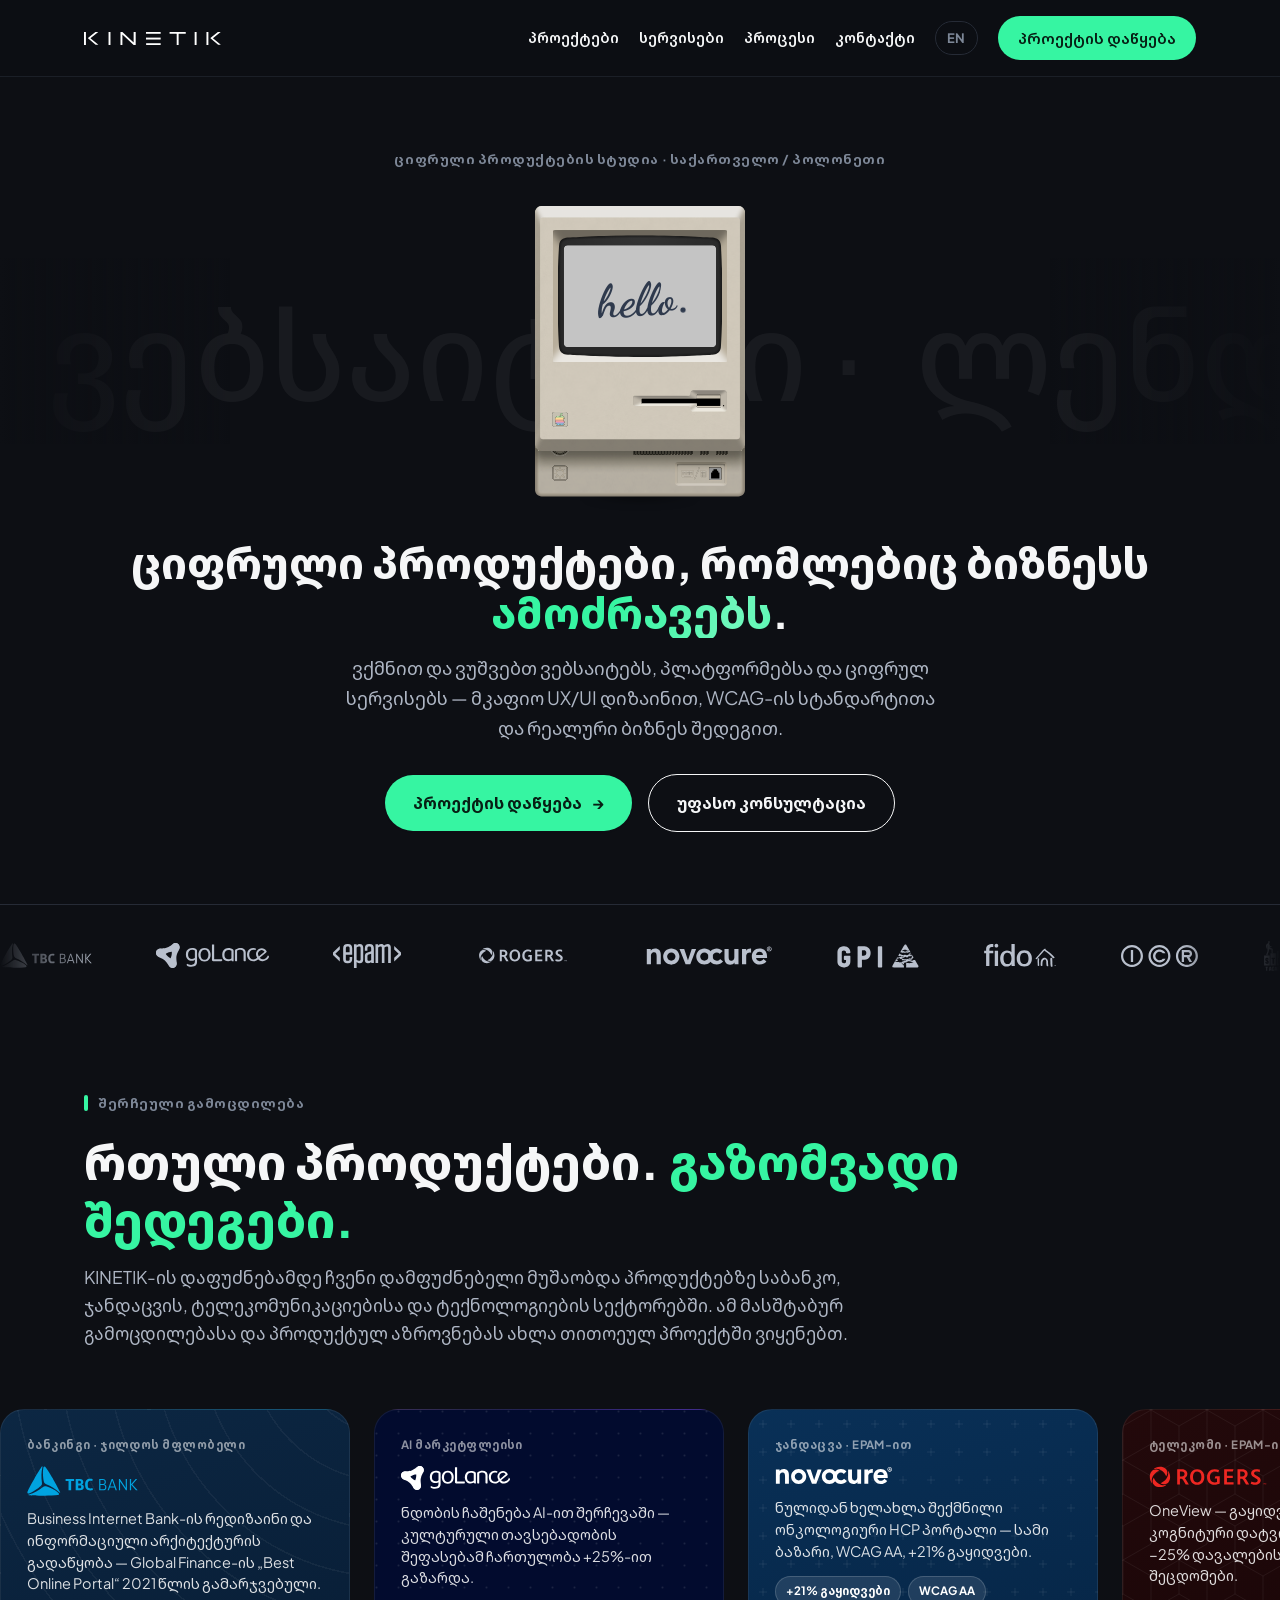
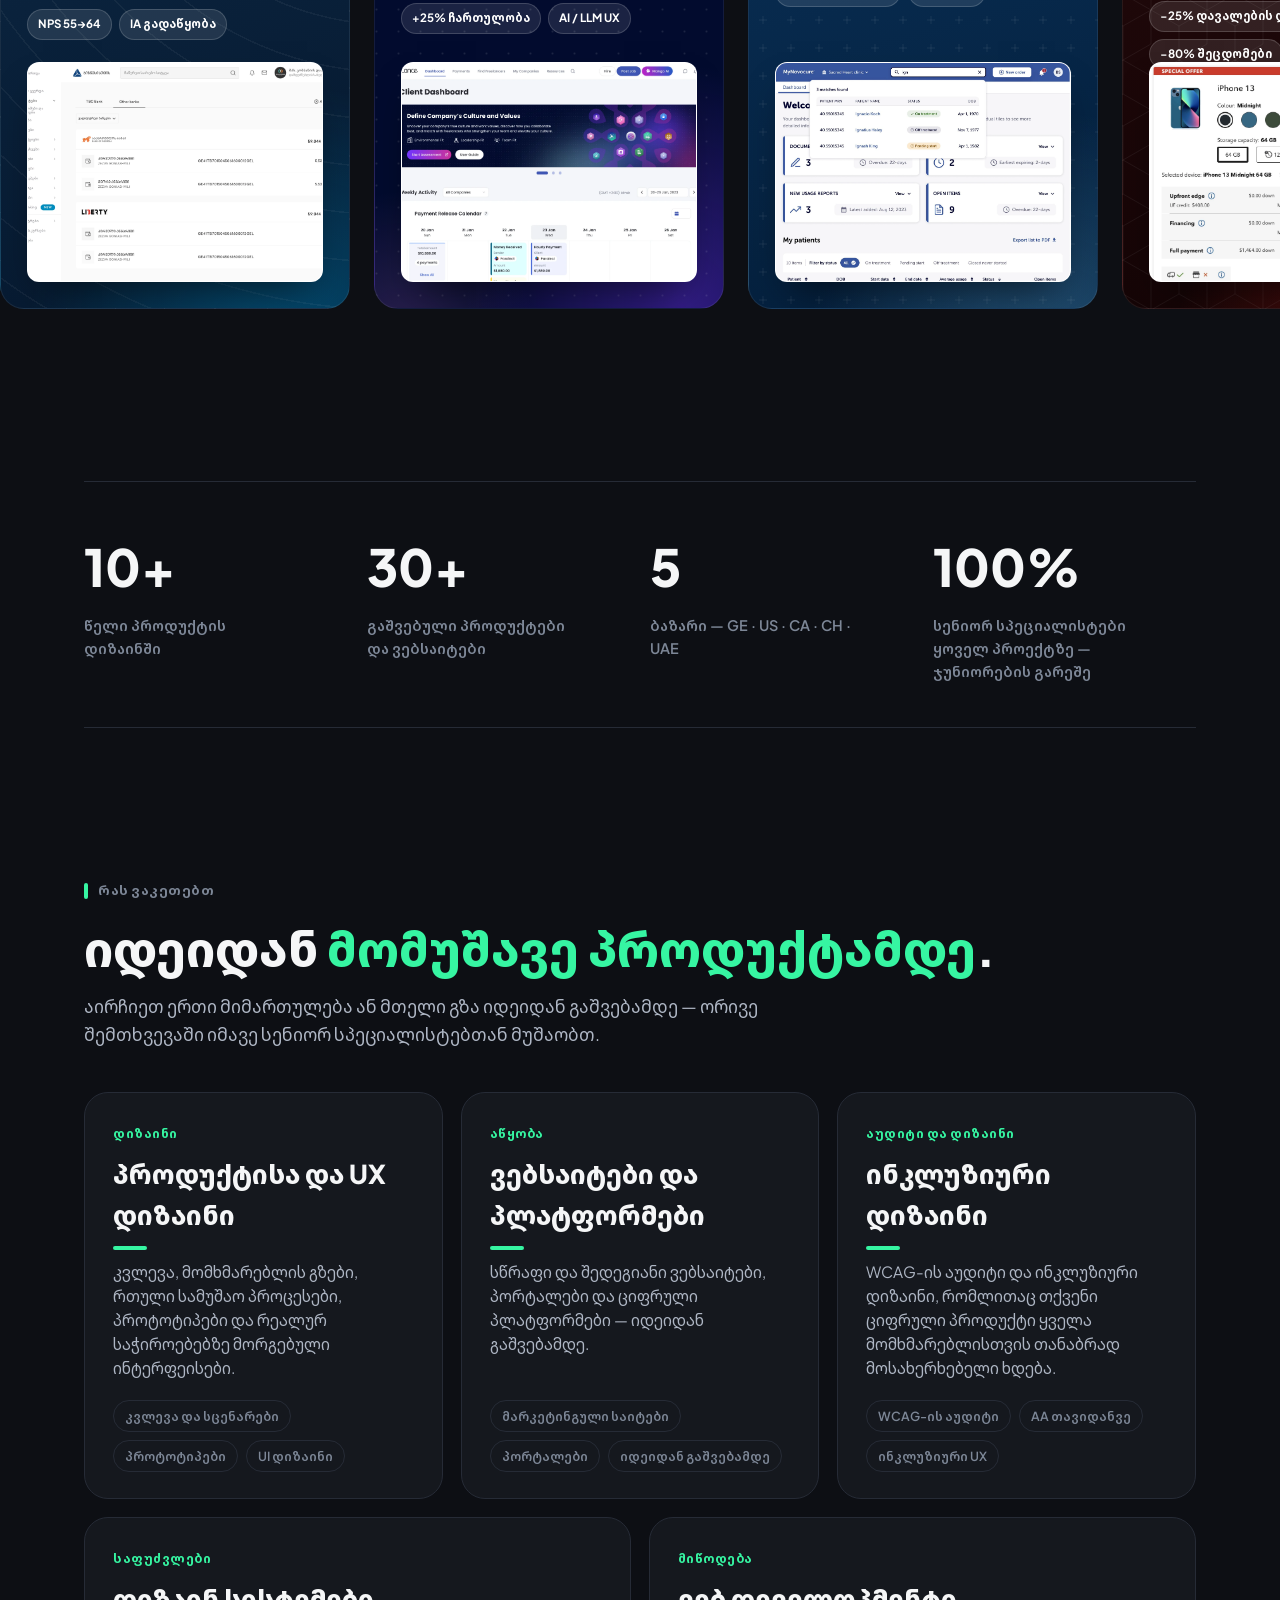
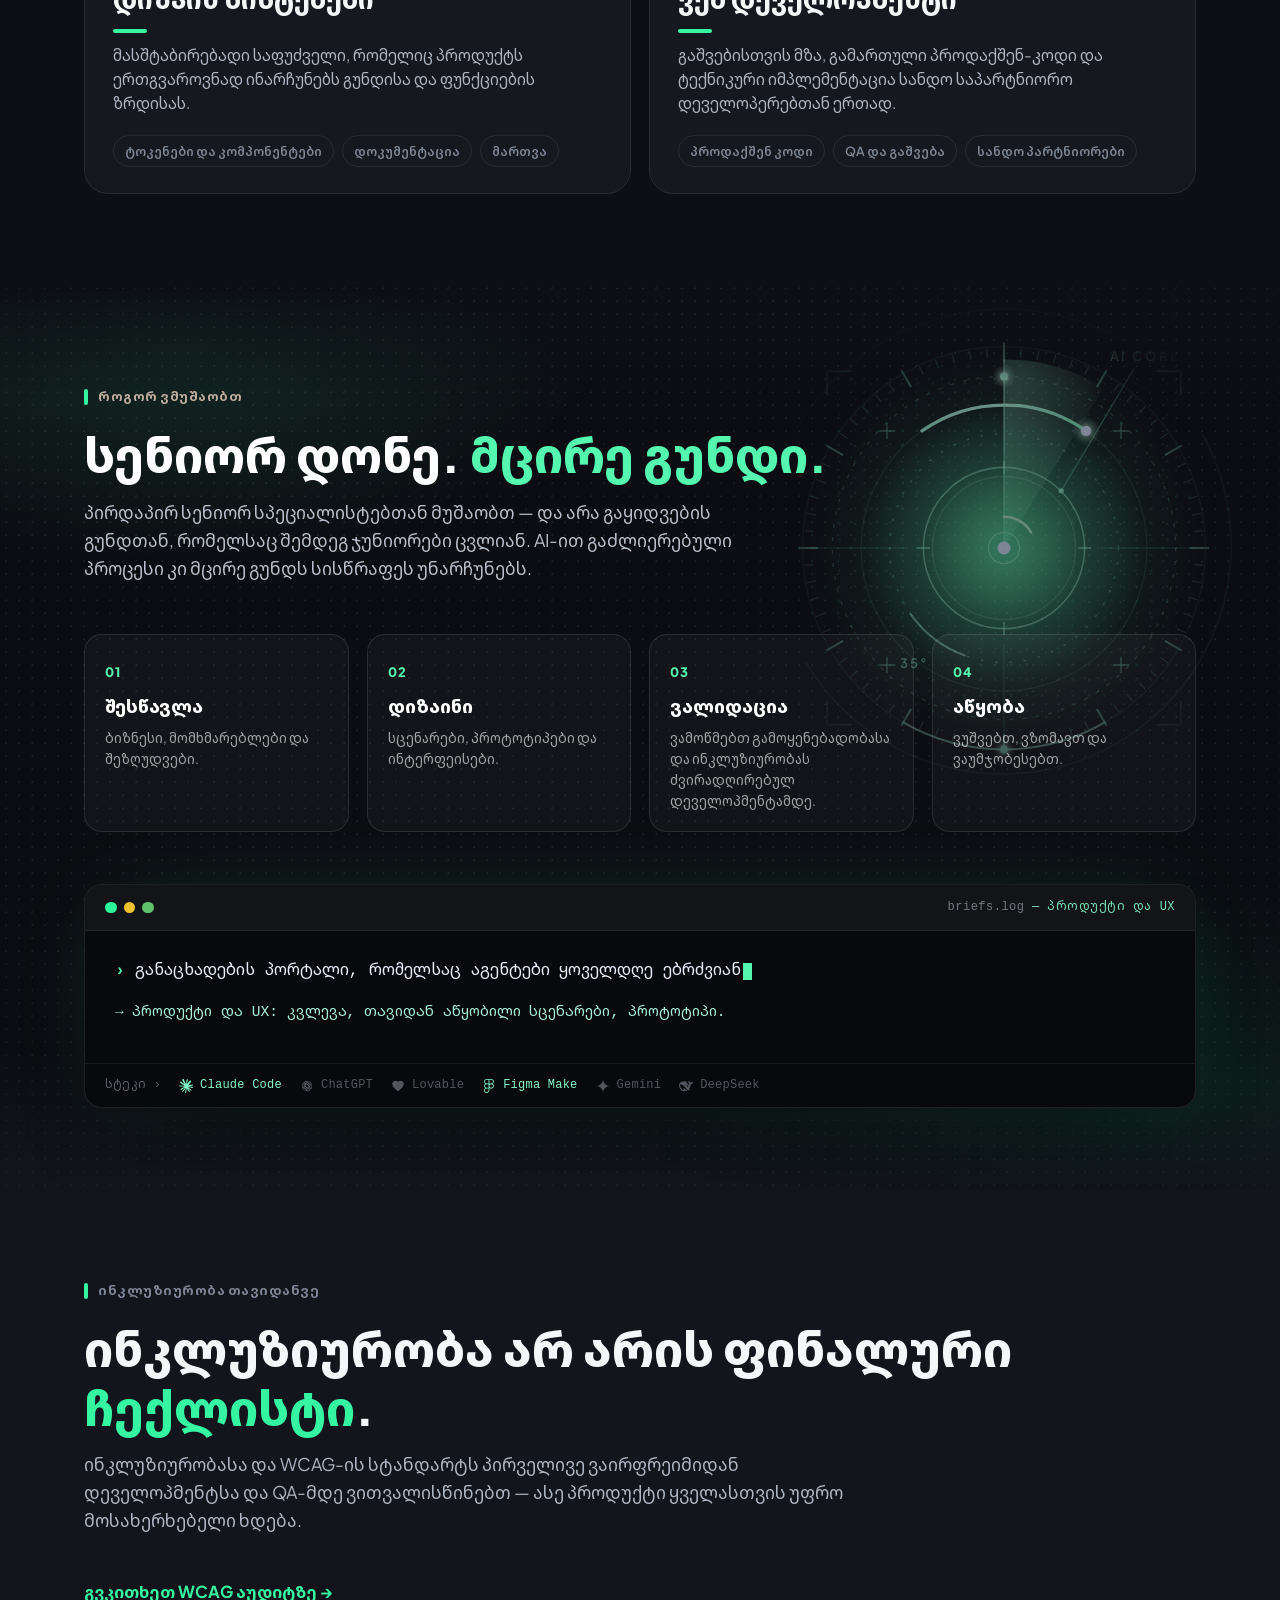
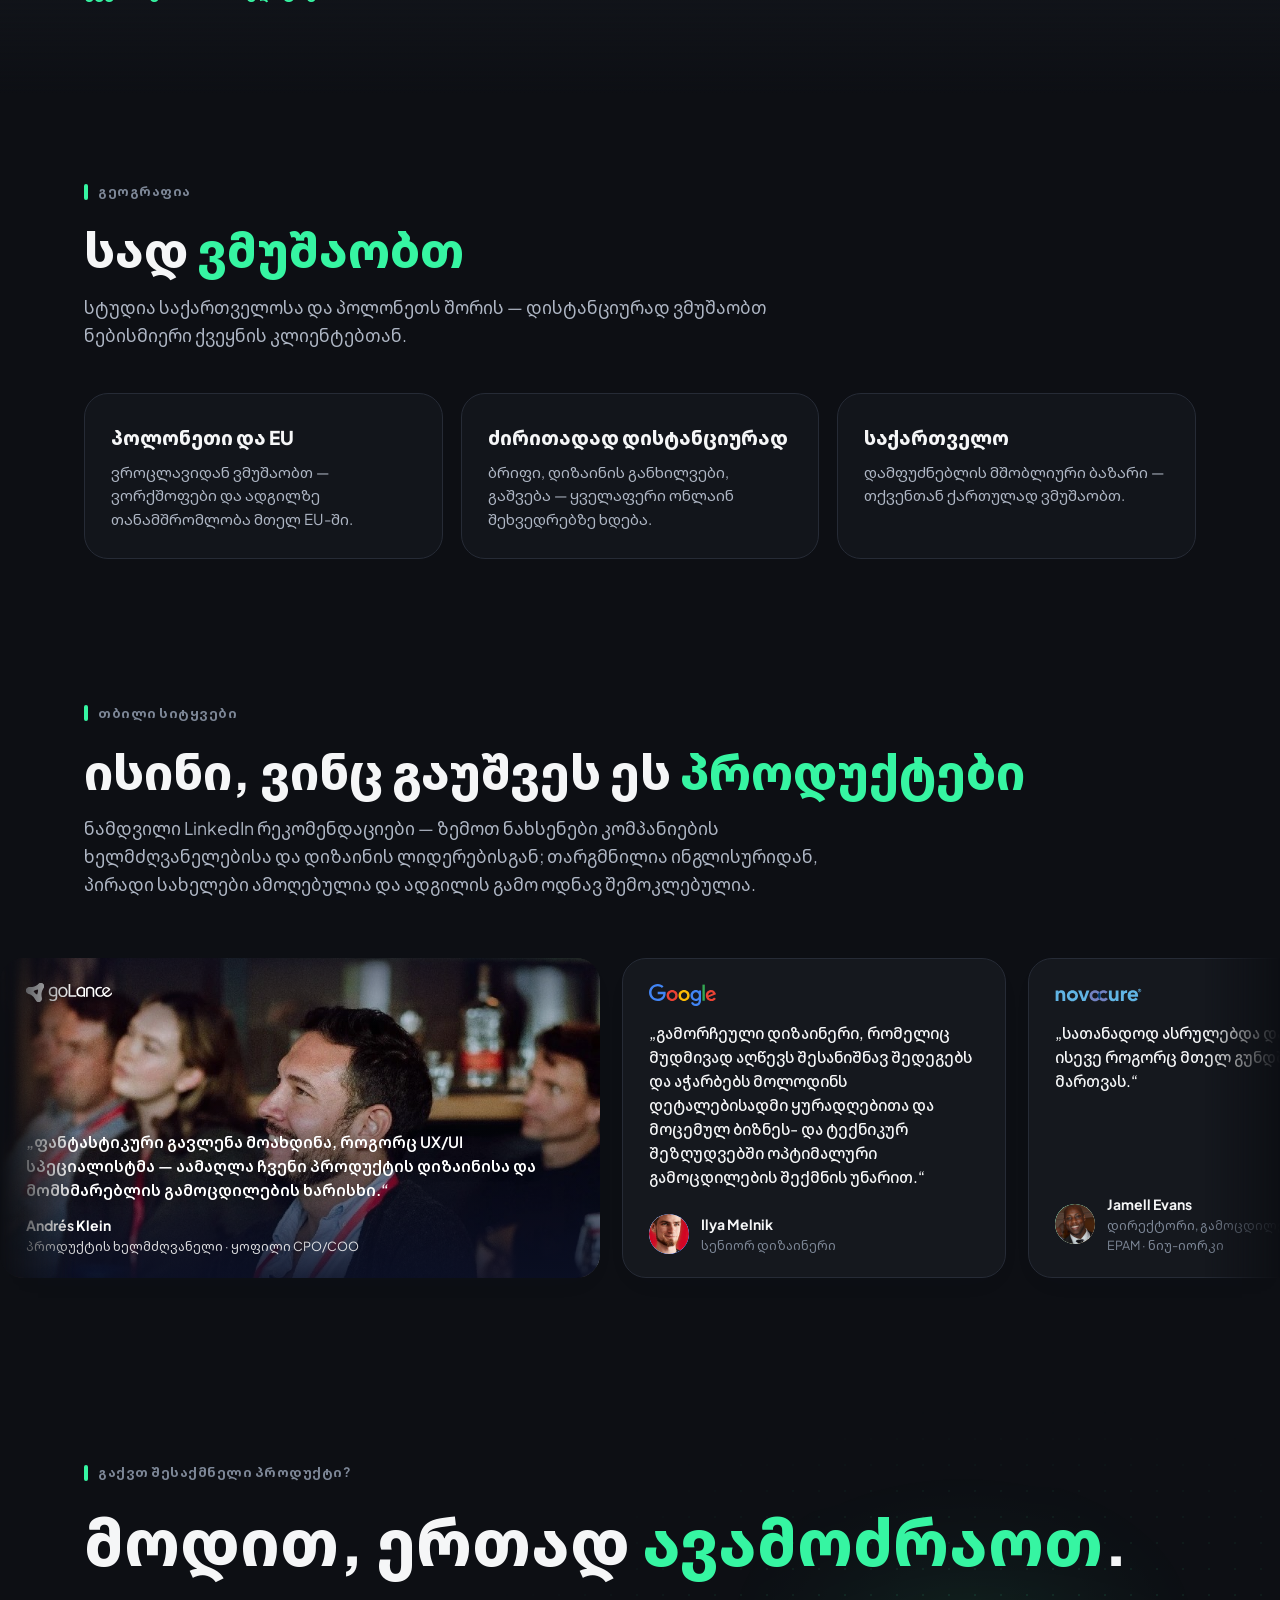
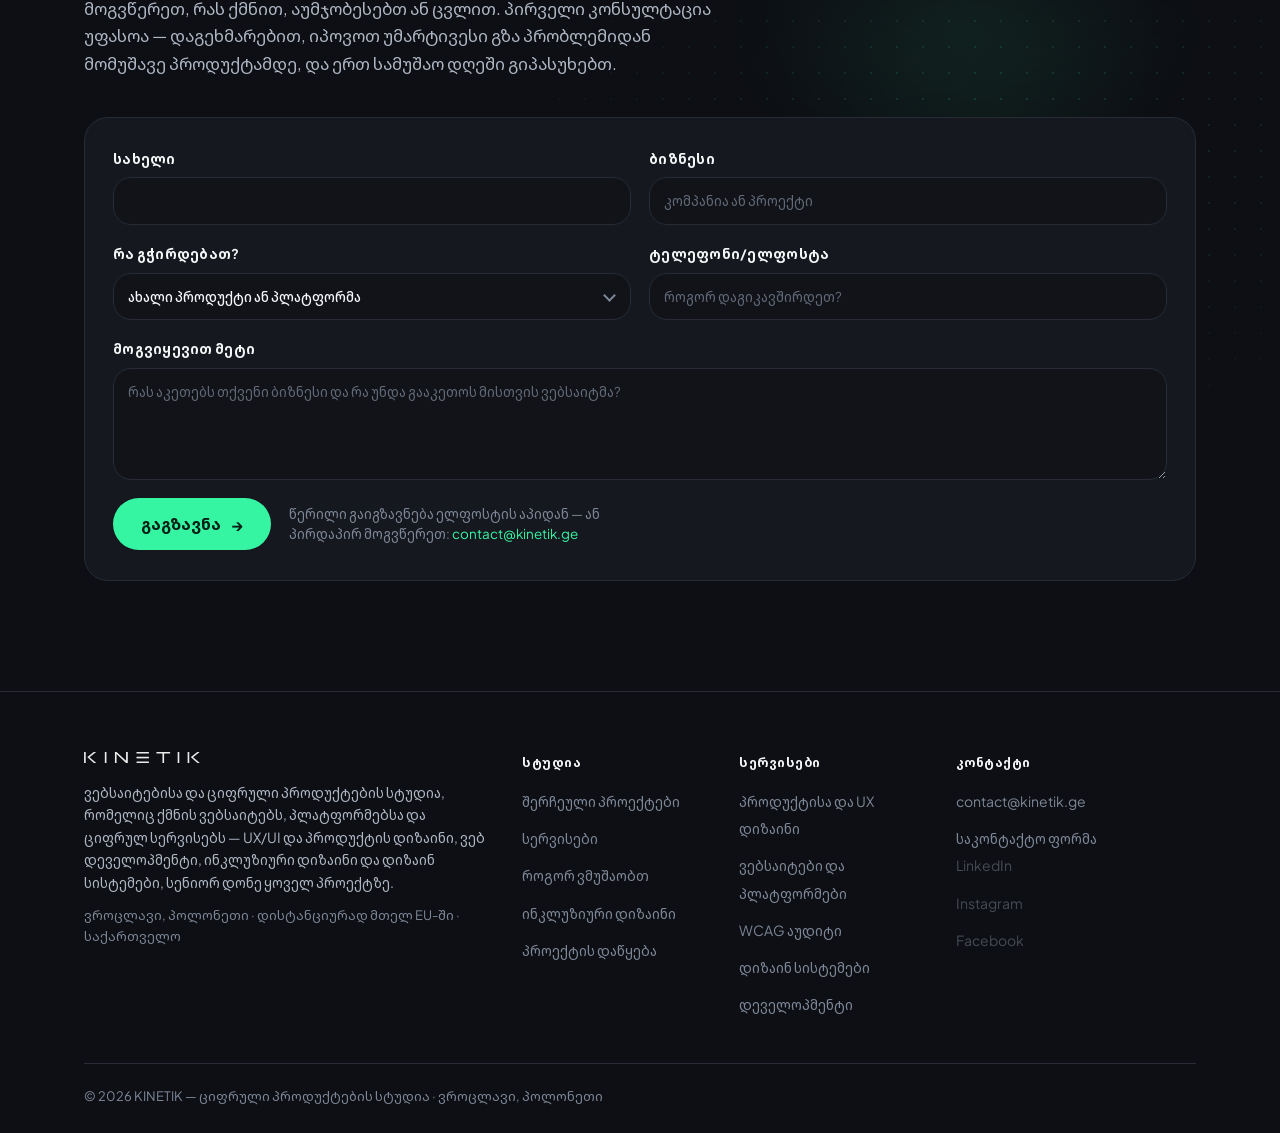
==== ka/index.html @ 91160f60 "Contact the studio, not the founder: contact@kinetik.ge Replaces the personal Gmail everywhere it wa" ====
<!DOCTYPE html>
<html lang="ka">
<head>
<meta charset="UTF-8">
<meta name="viewport" content="width=device-width, initial-scale=1.0">
<title>KINETIK &mdash; ვებსაიტებისა და ციფრული პროდუქტების სტუდია</title>
<meta name="description" content="KINETIK &mdash; ვებსაიტებისა და ციფრული პროდუქტების სტუდია. ვქმნით ვებსაიტებს, პლატფორმებსა და ციფრულ სერვისებს მკაფიო UX/UI დიზაინითა და რეალური ბიზნეს შედეგით.">

<!-- Open Graph / social share preview.
     TODO when kinetik.ge lands: swap the vercel.app base below for the real
     domain. It appears 6x in this head and 6x in the other language's head, and
     both documents must move together. Social scrapers demand an ABSOLUTE
     og:image url, so it is fully qualified here rather than relative
     (https://<domain>/assets/og-image.png). -->
<meta property="og:type" content="website">
<meta property="og:site_name" content="KINETIK">
<meta property="og:title" content="KINETIK &mdash; ვებსაიტებისა და ციფრული პროდუქტების სტუდია">
<meta property="og:description" content="ციფრული პროდუქტები, რომლებიც ბიზნესს ამოძრავებს. UX/UI დიზაინი, ვებ დეველოპმენტი და ინკლუზიური დიზაინი &mdash; სენიორ დონე, მცირე გუნდი.">
<meta property="og:image" content="https://kinetik-site.vercel.app/assets/og-image.png">
<meta property="og:image:width" content="1200">
<meta property="og:image:height" content="630">
<meta property="og:image:alt" content="KINETIK &mdash; ვებსაიტებისა და ციფრული პროდუქტების სტუდია. ციფრული პროდუქტები, რომლებიც ბიზნესს ამოძრავებს.">
<meta name="twitter:card" content="summary_large_image">
<meta name="twitter:image" content="https://kinetik-site.vercel.app/assets/og-image.png">
<meta name="theme-color" content="#0d0f14">
<meta property="og:locale" content="ka_GE">
<meta property="og:locale:alternate" content="en_GB">

<!-- Language pair. hreflang has to be an ABSOLUTE url (relative is invalid), so
     these carry the same temporary vercel.app base as og:image above and the same
     TODO: swap for https://kinetik.ge/ when the domain lands. Both documents
     must list BOTH alternates, including themselves, or the pairing is ignored.
     ENGLISH IS THE DEFAULT: x-default points at "/", never at /ka/. -->
<link rel="canonical" href="https://kinetik-site.vercel.app/ka/">
<link rel="alternate" hreflang="en" href="https://kinetik-site.vercel.app/">
<link rel="alternate" hreflang="ka" href="https://kinetik-site.vercel.app/ka/">
<link rel="alternate" hreflang="x-default" href="https://kinetik-site.vercel.app/">

<link rel="preconnect" href="https://fonts.googleapis.com">
<link rel="preconnect" href="https://fonts.gstatic.com" crossorigin>
<link href="https://fonts.googleapis.com/css2?family=Dancing+Script:wght@700&family=Plus+Jakarta+Sans:ital,wght@0,200..800;1,400&display=swap" rel="stylesheet">
<link rel="stylesheet" href="../styles.css?v=19">
<link rel="icon" href="../favicon.ico" sizes="32x32">
<link rel="icon" href="../assets/favicon.svg" type="image/svg+xml">
<link rel="apple-touch-icon" href="../apple-touch-icon.png">
<link rel="manifest" href="../site.webmanifest">
<script>
// Must run before the browser restores scroll: always start at the top.
if ("scrollRestoration" in history) history.scrollRestoration = "manual";
</script>
</head>
<body>

<div class="curtain" aria-hidden="true"></div>

<header class="nav" id="top">
  <div class="nav-inner">
    <a class="nav-name" href="#top"><img class="nav-logo" src="../assets/kinetik-wordmark-white.svg" alt="KINETIK" width="999" height="95"></a>
    <button class="nav-toggle" type="button" aria-label="მენიუს გახსნა" aria-expanded="false" aria-controls="nav-links"><span class="nav-burger" aria-hidden="true"></span></button>
    <nav class="nav-links" id="nav-links" aria-label="მთავარი ნავიგაცია">
      <a href="#work">პროექტები</a>
      <a href="#services">სერვისები</a>
      <a href="#process">პროცესი</a>
      <a href="#contact">კონტაქტი</a>
      <a class="nav-lang" href="../" hreflang="en" lang="en">EN</a>
      <a class="btn btn-small" href="#contact"><span class="cv-long">პროექტის დაწყება</span><span class="cv-short" aria-hidden="true">დაწყება</span></a>
    </nav>
  </div>
</header>

<main>
  <!-- ============ HERO v2 — matmac-style: giant marquee + retro Mac + orbit badge ============
       v1 hero (showreel layout) lives in git history; its CSS/JS stay in place, unused. -->
  <section class="khero">
    <div class="wrap khero-inner">
      <p class="khero-kicker reveal">ციფრული პროდუქტების სტუდია &middot; საქართველო / პოლონეთი</p>
      <div class="khero-mark reveal d1">
        <!-- ghost services type: a BACKGROUND layer centred on the wordmark and
             bleeding the full viewport width, same treatment as the portfolio's
             hero band. Lives inside .khero-mark so it self-centres at every size. -->
        <div class="khero-marquee" aria-hidden="true">
          <div class="khero-mq-track">
            <ul>
              <li>ვებსაიტები &middot;</li><li>ლენდინგები &middot;</li><li>რედიზაინი &middot;</li><li>ელკომერცია &middot;</li><li>პროდუქტის დიზაინი &middot;</li><li>ბრენდინგი &middot;</li>
            </ul>
            <ul>
              <li>ვებსაიტები &middot;</li><li>ლენდინგები &middot;</li><li>რედიზაინი &middot;</li><li>ელკომერცია &middot;</li><li>პროდუქტის დიზაინი &middot;</li><li>ბრენდინგი &middot;</li>
            </ul>
          </div>
        </div>
        <!-- The hero object is the portfolio's FULL mac moment: the Macintosh
             mockup (assets/mac.svg, same file) with the handwritten hello writing
             itself on the CRT — Dancing Script + stroke-mask, portfolio's exact
             geometry (hello at 50%/30.9% of the mac art) and timings (mac rises
             at .45s, pen draws 1.6s @1.15s, dot @2.85s). Brand wordmark stays in
             the nav only. -->
        <div class="khero-mac" aria-hidden="true">
          <img class="khero-macsvg" src="../assets/mac.svg" alt="" width="706" height="978">
          <svg class="khero-hello" viewBox="22 0 96 58" width="96" height="58" xmlns="http://www.w3.org/2000/svg" aria-hidden="true">
          <defs>
            <mask id="helloMask" maskUnits="userSpaceOnUse" x="0" y="0" width="150" height="70">
              <path class="hh-mask" pathLength="1" d="M28 44 C30 36 33 24 36 16 C38 10 41 7 43 9 C44 11 42 18 40 24 C38 33 37 41 37 46 C37 48 38 49 39 48 C41 46 42 40 44 35 C45 31 47 30 48 33 C49 36 48 42 48 46 C49 50 51 49 53 46 C55 42 58 36 60 33 C61 31 62 32 61 34 C59 38 56 40 54 41 C52 42 52 45 54 46 C56 48 60 47 63 44 C66 44 68 36 70 26 C72 15 75 7 76 6 C77 6 77 11 76 17 C74 27 71 38 70 44 C70 48 70 50 72 49 C74 46 77 38 80 28 C82 16 86 7 87 6 C88 6 88 11 87 17 C85 27 82 38 81 44 C81 48 81 50 83 49 C85 48 88 46 90 42 C92 36 95 32 98 31 C95 30 92 33 91 37 C90 41 92 45 95 45 C99 45 102 42 102 38 C102 34 100 31 98 31 C100 32 103 36 104 40 C105 43 106 46 106 47"/>
            </mask>
          </defs>
          <text class="hh-text" x="66" y="48" text-anchor="middle" mask="url(#helloMask)">hello</text>
          <circle class="hh-dot" cx="112" cy="45" r="2.6"/>
          </svg>
        </div>
      </div>
      <h1 class="khero-title reveal d1">ციფრული პროდუქტები, რომლებიც ბიზნესს <span class="accent">ამოძრავებს</span>.</h1>
      <p class="khero-sub reveal d2">ვქმნით და ვუშვებთ ვებსაიტებს, პლატფორმებსა და ციფრულ სერვისებს &mdash; მკაფიო UX/UI დიზაინით, WCAG-ის სტანდარტითა და რეალური ბიზნეს შედეგით.</p>
      <div class="hero-cta reveal d3">
        <a class="btn" href="#contact">პროექტის დაწყება <span class="btn-arrow">→</span></a>
        <a class="btn btn-ghost" href="#contact">უფასო კონსულტაცია</a>
      </div>
    </div>
  </section>

  <!-- ============ TRUST STRIP ============ -->
  <section class="trust" aria-label="კომპანიები, რომლებისთვისაც ჩვენი დამფუძნებელი დიზაინს ქმნიდა">
    <svg width="0" height="0" style="position:absolute" aria-hidden="true">
      <defs>
        <symbol id="lg-epam" viewBox="0 0 225.2 79.3">
          <g fill="currentColor" transform="translate(-399.4 -472.35)">
            <path d="M441.9,507.85v14.5c0,3.7,1.8,5.5,5.5,5.5H449c3.7,0,5.5-1.8,5.5-5.5v-7.1H463v6.8c0,9.3-4.7,14.1-14.1,14.1h-1.8c-9.3,0-14.1-4.7-14.1-13v-35.6c0-10.4,4.7-15.2,14.1-15.2h1.8c9.3,0,14.1,4.7,14.1,14.1v21.3H441.9Zm0-8.5h12.5v-13.2c0-3.7-1.8-5.5-5.5-5.5h-1.4c-3.7,0-5.5,1.8-5.5,5.5v13.2Z"/>
            <path d="M468.8,473.15h8.8v4a14.74,14.74,0,0,1,10.7-4.7c7.5,0,11.2,5,11.2,12.3v39c0,7.4-3.7,12.3-11.2,12.3a14.86,14.86,0,0,1-10.7-4.5v20.1h-8.8Zm8.8,51.4a12.23,12.23,0,0,0,8.1,3.2c3.2,0,5.1-1.5,5.1-5.1v-36.8c0-3.6-1.8-5.1-5.1-5.1a12.75,12.75,0,0,0-8.1,3.2Z"/>
            <path d="M504.8,513.75c0-7.7,2.5-10.8,9.2-13.1l11.8-4v-10.5c0-3.7-1.8-5.7-5.5-5.7h-1.4c-3.7,0-5.5,2-5.5,5.7V495h-8.5v-8.5c0-9.3,4.7-14.1,14.1-14.1h1.7c9.3,0,14.1,4.7,14.1,14.1v48.9H526v-3.9a14.87,14.87,0,0,1-10.7,4.6c-7,0-10.3-4-10.3-11v-11.3Zm21,11.1v-20.5l-8,3c-3.2,1.3-4.3,2.9-4.3,6.5v9.5c0,3,1.5,4.5,4.3,4.5A14.48,14.48,0,0,0,525.8,524.85Z"/>
            <path d="M570,535.35h-8.8v-50.1c0-3.1-1.5-4.5-4.2-4.5-2.4,0-5,.9-8.1,3.1v51.5h-8.8v-62.2h8.8v4a15.09,15.09,0,0,1,10.7-4.7c4.5,0,7.5,1.8,9.1,5.1,3.1-2.7,6.8-5.1,11.9-5.1,6.8,0,10.3,4.2,10.3,11v52h-8.8v-50.2c0-3.1-1.5-4.5-4.2-4.5-2.4,0-5,.9-8.1,3.1v51.5Z"/>
            <path d="M421.9,478.85v11.5l-14.7,14,14.7,13.8v11.7l-22.5-21.2v-8.4Z"/>
            <path d="M624.6,500.25v8.4l-22.5,21.2v-11.7l14.7-13.8-14.7-14.1v-11.4Z"/>
          </g>
        </symbol>
        <symbol id="lg-golance" viewBox="0 0 136 30">
          <path fill="currentColor" d="M107.997 13.1834V11.6207C107.997 9.69205 107.423 8.27344 106.275 7.36456C105.148 6.43349 103.599 5.96802 101.628 5.96802C100.458 5.96802 99.4075 6.12313 98.4759 6.43349C97.5445 6.72165 96.7971 7.03201 96.2338 7.36456C95.7789 7.65273 95.4539 7.95192 95.259 8.26228C95.0857 8.55044 94.9991 8.92725 94.9991 9.39286V13.1834V15.0121V20.7312C94.9991 21.1525 95.1182 21.4628 95.3565 21.6623C95.5947 21.8396 95.9414 21.9283 96.3963 21.9283C96.6562 21.9283 96.8946 21.8951 97.1111 21.8286C97.3278 21.7842 97.4903 21.7398 97.5986 21.6955V15.0121V13.1834V9.25981C98.0752 8.97165 98.6492 8.71672 99.3208 8.49501C99.9923 8.27344 100.761 8.16259 101.628 8.16259C102.776 8.16259 103.686 8.45075 104.358 9.02708C105.051 9.6034 105.397 10.5123 105.397 11.7536V13.1834V15.0121V20.7312C105.397 21.1525 105.506 21.4628 105.722 21.6623C105.961 21.8396 106.318 21.9283 106.795 21.9283C107.033 21.9283 107.26 21.8951 107.477 21.8286C107.715 21.7842 107.889 21.7398 107.997 21.6955V15.0121V13.1834Z"/>
          <path fill="currentColor" d="M68.7678 21.7982C68.3561 21.7982 68.0096 21.6652 67.7278 21.3992C67.4679 21.111 67.3379 20.7564 67.3379 20.3352V1.64832H70.0025V19.4707H79.3284C79.4368 19.5594 79.5234 19.7035 79.5885 19.903C79.6534 20.1025 79.6859 20.3242 79.6859 20.5679C79.6859 20.9448 79.5885 21.2441 79.3935 21.4657C79.1985 21.6874 78.9386 21.7982 78.6136 21.7982H68.7678Z"/>
          <path fill="currentColor" d="M65.76 14.1172C65.76 15.7575 65.4567 17.1873 64.8501 18.4065C64.2434 19.6256 63.3878 20.5678 62.283 21.2327C61.1782 21.8978 59.8784 22.2303 58.3837 22.2303C56.8888 22.2303 55.5783 21.8978 54.4518 21.2327C53.347 20.5678 52.4913 19.6256 51.8847 18.4065C51.2782 17.1873 50.9749 15.7575 50.9749 14.1172C50.9749 12.4547 51.2782 11.0249 51.8847 9.82788C52.513 8.60865 53.3795 7.66654 54.4842 7.00156C55.6108 6.33659 56.9105 6.00403 58.3837 6.00403C59.8568 6.00403 61.1457 6.33659 62.2505 7.00156C63.3554 7.66654 64.211 8.60865 64.8176 9.82788C65.4457 11.0249 65.76 12.4547 65.76 14.1172ZM58.3837 8.1986C56.9322 8.1986 55.7733 8.73053 54.9068 9.79466C54.0618 10.8365 53.6394 12.2773 53.6394 14.1172C53.6394 15.9792 54.051 17.4312 54.8742 18.473C55.7191 19.5148 56.8888 20.0358 58.3837 20.0358C59.8568 20.0358 61.0049 19.5148 61.8281 18.473C62.6729 17.409 63.0953 15.957 63.0953 14.1172C63.0953 12.2773 62.6729 10.8365 61.8281 9.79466C61.0049 8.73053 59.8568 8.1986 58.3837 8.1986Z"/>
          <path fill="currentColor" fill-rule="evenodd" clip-rule="evenodd" d="M42.9955 21.3327C41.7391 21.3327 40.58 21.0888 39.5185 20.6011C38.457 20.0914 37.6014 19.2711 36.9516 18.1406C36.3016 17.0101 35.9767 15.5139 35.9767 13.6517C35.9767 11.9672 36.2908 10.5594 36.919 9.42899C37.569 8.29841 38.457 7.44496 39.5836 6.86864C40.7101 6.29231 41.999 6.00415 43.4504 6.00415C44.447 6.00415 45.3568 6.1372 46.18 6.40316C47.0249 6.64707 47.7289 6.95729 48.2921 7.33424C48.6171 7.55581 48.877 7.81074 49.072 8.0989C49.2887 8.365 49.397 8.69742 49.397 9.09644V18.8057V19.3708V22.4631C49.397 23.9263 49.0829 25.1011 48.4546 25.9878C47.848 26.8745 47.0032 27.5172 45.92 27.9163C44.8585 28.3153 43.6562 28.5148 42.3131 28.5148C41.23 28.5148 40.2984 28.3929 39.5185 28.149C38.7388 27.9052 38.208 27.7057 37.9264 27.5505C37.2764 27.1737 36.9516 26.6972 36.9516 26.1207C36.9516 25.8103 37.0165 25.5444 37.1465 25.3227C37.2981 25.1232 37.4823 24.9681 37.6989 24.8572C38.1539 25.212 38.7928 25.5333 39.6161 25.8215C40.4609 26.1319 41.3599 26.287 42.3131 26.287C43.7645 26.287 44.8694 25.9656 45.6276 25.3227C46.4075 24.6799 46.7974 23.6713 46.7974 22.297V20.2004C46.4856 20.4451 46.074 20.6784 45.5626 20.9004C44.8694 21.1886 44.0137 21.3327 42.9955 21.3327ZM45.4001 8.49792C45.9634 8.67523 46.4292 8.8859 46.7974 9.12967V17.7505C46.4774 18.0693 46.0767 18.3656 45.5951 18.6394C45.0102 18.9718 44.2411 19.1381 43.2879 19.1381C41.9665 19.1381 40.8509 18.7169 39.9411 17.8746C39.0529 17.0323 38.6088 15.6136 38.6088 13.6185C38.6088 11.8229 39.0529 10.4708 39.9411 9.56191C40.8292 8.65316 41.999 8.19872 43.4504 8.19872C44.2086 8.19872 44.8585 8.29841 45.4001 8.49792Z"/>
          <path fill="currentColor" fill-rule="evenodd" clip-rule="evenodd" d="M86.8771 21.848C85.5925 21.848 84.4076 21.5975 83.3225 21.0965C82.2372 20.5728 81.3625 19.7303 80.6981 18.5691C80.0336 17.4078 79.7014 15.8708 79.7014 13.9581C79.7014 12.2277 80.0226 10.7817 80.6648 9.62048C81.3293 8.45922 82.2372 7.58263 83.3889 6.99057C84.5406 6.3985 85.8583 6.10254 87.3421 6.10254C88.3608 6.10254 89.291 6.23922 90.1325 6.51245C90.9963 6.76281 91.7161 7.08164 92.2919 7.46868C92.6242 7.69644 92.8899 7.95823 93.0892 8.25433C93.3107 8.52756 93.4214 8.86913 93.4214 9.27891V19.8329V21.848C93.4214 21.848 91.3743 22.3703 90.963 21.4039C90.7857 20.9868 90.7637 20.685 90.7637 20.685C90.4449 20.9363 90.0242 21.1759 89.5014 21.4039C88.7927 21.7 87.9179 21.848 86.8771 21.848ZM90.7637 9.31308V18.1684C90.4366 18.4958 90.0269 18.8002 89.5346 19.0814C88.9367 19.4229 88.1505 19.5937 87.176 19.5937C85.825 19.5937 84.6845 19.161 83.7544 18.2959C82.8463 17.4306 82.3923 15.9733 82.3923 13.9241C82.3923 12.0797 82.8463 10.6907 83.7544 9.75716C84.6623 8.82353 85.8583 8.35671 87.3421 8.35671C88.1172 8.35671 88.7817 8.45922 89.3353 8.66411C89.9111 8.84626 90.3873 9.06258 90.7637 9.31308Z"/>
          <path fill="currentColor" fill-rule="evenodd" clip-rule="evenodd" d="M124.866 17.8402L132.582 11.4077C132.889 11.1683 133.084 10.9086 133.168 10.6284C133.242 10.3295 133.158 9.97474 132.915 9.5641C132.256 8.44416 131.426 7.60651 130.427 7.05089C129.435 6.46546 128.366 6.19386 127.222 6.23607C126.095 6.26707 124.974 6.62482 123.859 7.30944C122.982 7.84818 122.261 8.50616 121.699 9.28365C121.125 10.0424 120.734 10.8794 120.526 11.7947C120.336 12.6987 120.334 13.6662 120.518 14.6968C120.709 15.6977 121.769 17.7083 121.769 17.7083C121.769 17.7083 120.091 18.9459 119.446 19.2253C118.801 19.5047 118.101 19.6942 117.229 19.6942C115.783 19.6942 114.582 19.1943 113.625 18.1945C112.668 17.1946 112.19 15.76 112.19 13.8907C112.19 12.0431 112.647 10.6195 113.561 9.61963C114.497 8.61973 115.719 8.11978 117.229 8.11978C118.122 8.11978 118.963 8.32416 119.253 8.47433C119.253 8.47433 121.138 7.43249 120.22 6.82542C119.542 6.37646 118.548 5.96802 117.229 5.96802C115.762 5.96802 114.444 6.25057 113.274 6.81569C112.126 7.40257 111.222 8.28282 110.563 9.45658C109.904 10.6303 109.574 12.1084 109.574 13.8907C109.574 15.6513 109.915 17.1185 110.595 18.2922C111.275 19.4878 112.19 20.379 113.338 20.9657C114.507 21.5744 115.783 21.8787 117.165 21.8787C118.483 21.8787 119.446 21.5754 120.22 21.204C121.059 20.8498 122.414 19.9508 122.93 19.4231C123.498 20.0803 124.148 20.694 124.809 21.0964C125.981 21.7751 127.232 22.0615 128.563 21.9555C129.913 21.8384 131.292 21.3478 132.7 20.4837C133.504 19.9899 134.171 19.4533 134.701 18.8738C135.25 18.2831 135.628 17.7206 135.836 17.1864C136.051 16.6222 136.055 16.1627 135.846 15.808C135.714 15.5841 135.535 15.4274 135.308 15.338C135.088 15.2186 134.839 15.1554 134.561 15.1482C134.371 15.6713 134.042 16.2543 133.575 16.8972C133.108 17.54 132.49 18.0972 131.722 18.5685C130.276 19.4551 128.909 19.774 127.617 19.5249C126.621 19.3084 125.696 18.7415 124.866 17.8402ZM130.6 10.4515C129.923 9.46991 129.081 8.8432 128.075 8.57146C127.057 8.28111 126 8.47265 124.903 9.14607C123.77 9.84191 123.076 10.8398 122.82 12.1398C122.579 13.3763 122.846 14.6905 123.704 16.1913L130.6 10.4515Z"/>
          <path fill="currentColor" fill-rule="evenodd" clip-rule="evenodd" d="M28.417 5.27847C28.4959 3.77077 27.9113 2.24387 26.7021 1.19089C24.6466 -0.599161 21.565 -0.341963 19.819 1.76533C19.1319 2.59454 18.754 3.58663 18.6737 4.59415C18.5511 5.65418 18.6706 6.71445 18.8062 7.91608C19.0012 9.64536 19.2292 11.6671 18.816 14.4012C18.4744 16.6613 17.5272 18.544 16.6699 20.2482C16.0659 21.4492 15.5065 22.5613 15.2348 23.6545C14.743 25.4754 15.2829 27.5054 16.7799 28.8092C18.8354 30.5991 21.917 30.342 23.663 28.2347C24.3088 27.4553 24.6815 26.5319 24.7906 25.5873C25.0018 24.2404 24.8553 22.7818 24.7011 21.2472C24.5124 19.3688 24.3122 17.3767 24.7426 15.3368C25.3194 12.6023 26.2036 10.9215 26.9624 9.47896C27.605 8.25739 28.1577 7.20672 28.3578 5.832C28.3863 5.65624 28.4055 5.47939 28.4157 5.30229C28.4162 5.29451 28.4168 5.28673 28.4173 5.27883L28.417 5.27847Z"/>
          <path fill="currentColor" fill-rule="evenodd" clip-rule="evenodd" d="M25.751 9.42706C27.063 8.74659 28.0596 7.47027 28.3442 5.8779C28.8281 3.171 27.0716 0.576052 24.4211 0.0819324C23.3779 -0.112677 22.3515 0.0472888 21.4608 0.477957C20.5055 0.897078 19.6704 1.53026 18.7243 2.24779C17.3625 3.28052 15.7701 4.48793 13.2563 5.48334C11.1784 6.30614 9.11644 6.40618 7.24984 6.49662C5.93347 6.56055 4.71432 6.61963 3.65555 6.92437C1.87454 7.39673 0.43241 8.88334 0.0801746 10.8536C-0.403722 13.5605 1.35266 16.1555 4.00325 16.6496C4.98415 16.8325 5.95009 16.7021 6.80219 16.328C8.04365 15.8442 9.20096 14.9893 10.4186 14.0898C11.9094 12.9884 13.4907 11.8203 15.4272 11.1855C18.023 10.3345 19.8832 10.2793 21.4796 10.2321C22.8322 10.1919 23.9955 10.1575 25.2566 9.64938C25.4179 9.58751 25.5755 9.51701 25.7289 9.43848C25.7363 9.43484 25.7436 9.43131 25.7509 9.42767L25.751 9.42706Z"/>
          <path fill="currentColor" fill-rule="evenodd" clip-rule="evenodd" d="M17.338 29.166C18.5749 29.9901 20.1605 30.2346 21.6578 29.6874C24.2031 28.7573 25.5296 25.8919 24.6205 23.2875C24.2634 22.2642 23.6142 21.4334 22.8033 20.8583C21.9665 20.2178 21.0078 19.7932 19.9211 19.3118C18.3594 18.6203 16.5336 17.8117 14.4261 16.0772C12.684 14.6436 11.5647 12.861 10.5515 11.2472C9.83788 10.1108 9.17689 9.05808 8.38804 8.27033C7.09301 6.92226 5.1034 6.38587 3.24911 7.06343C0.70386 7.99357 -0.622596 10.8589 0.286431 13.4634C0.622589 14.4265 1.2174 15.219 1.9623 15.7885C2.99673 16.6497 4.30506 17.2491 5.68164 17.8798C7.36629 18.6515 9.15303 19.4701 10.6644 20.8725C12.6903 22.7522 13.6701 24.3781 14.5111 25.7735C15.2215 26.9522 15.8327 27.9664 16.8918 28.8303C17.0309 28.9479 17.1761 29.0574 17.3264 29.1581C17.3302 29.1608 17.334 29.1634 17.3378 29.166H17.338Z"/>
        </symbol>
              <symbol id="lg-rogers" viewBox="-64.16469 -18.6757 556.09398 112.0542"><path fill="currentColor" d="M394.9912 33.641c-1.386-.74-2.4368-1.2961-3.7452-1.9953-4.4075-2.3468-7.8296-4.199-7.8296-8.1608 0-4.4484 4.2194-6.3496 8.9295-6.3496 6.3128 0 11.1945 2.1016 12.1758 2.4695v-9.3956c-.785-.2413-5.119-1.6886-13.1326-1.6886-12.2862 0-18.8975 7.2532-18.8975 15.5244 0 8.2508 6.7012 12.503 12.278 15.4713 1.2757.6787 2.8171 1.5005 4.0355 2.1465 4.6201 2.4614 8.0137 4.3953 8.0137 8.6678 0 4.8614-4.6978 7.1592-9.3874 7.1592-8.0096 0-12.871-2.9234-13.6968-3.3772l-2.7108 8.308c.7932.4743 7.1796 3.737 16.5915 3.737 11.5176 0 20.1241-6.7462 20.1241-16.7265 0-7.0855-4.8204-11.5707-12.7482-15.7901m-55.8053 1.5618h-6.689V17.6096h6.689c8.8273 0 10.3769 5.72 10.3769 8.7128 0 3.4998-1.7745 8.8804-10.3769 8.8804m10.3483 6.9506v-.3557c2.2978-.8627 10.2746-4.894 10.2746-15.418 0-7.5067-4.8409-17.1395-20.3612-17.1395h-16.935v56.2223h9.9844V43.5681h3.5857c5.1761 0 6.4886 1.8848 9.7186 7.6866l8.03 14.2078h11.5094l-9.2975-16.3993c-3.0583-5.4788-5.4092-6.5909-6.509-6.9098M117.4 35.2028h-6.6849V17.6096H117.4c8.8354 0 10.3727 5.72 10.3727 8.7128 0 3.4998-1.7703 8.8804-10.3727 8.8804m10.3523 6.9506v-.3557c2.3019-.8627 10.2746-4.894 10.2746-15.418 0-7.5067-4.845-17.1395-20.3653-17.1395h-16.939v56.2223h9.9925V43.5681h3.5898c5.168 0 6.4804 1.8848 9.7104 7.6866l8.0341 14.2078h11.5053l-9.2974-16.3993c-3.0501-5.4788-5.4052-6.5909-6.505-6.9098m110.7315 1.0917h8.5738v12.597c-2.1793 1.0262-4.4811 1.705-8.1609 1.705-11.8855 0-17.7854-7.9401-17.7854-20.067 0-11.955 5.9857-20.3243 18.1411-20.3243 4.4607 0 8.9827 1.435 12.736 3.7942l2.813-8.6229c-4.4239-2.31-10.291-3.7983-16.3094-3.7983-17.168 0-28.0928 12.5561-28.0928 29.6383 0 16.1336 9.6654 28.0028 27.7411 28.0028 7.6989 0 14.024-1.9585 19.0406-4.522V35.121h-16.0436zm45.1381-2.2692h21.551v-8.3612h-21.551V17.6014h21.641l2.7311-8.3612h-34.61v56.2223h34.6918v-8.3612h-24.4539zM174.2764 57.547c-10.2092 0-15.5325-7.429-15.5325-20.1527 0-12.8096 5.3233-20.2385 15.5325-20.2385 10.4587 0 15.5285 7.7683 15.5285 20.2385 0 12.7237-5.401 20.1527-15.5285 20.1527m0-49.0182c-16.3216 0-26.2447 11.7874-26.2447 28.8655 0 17.2498 10.013 28.7796 26.2447 28.7796 16.0682 0 26.2407-11.5298 26.2407-28.7796 0-16.9922-9.919-28.8655-26.2407-28.8655m252.1397 50.6904l-1.844 4.796h-.026l-1.8644-4.796h-1.3615v6.2433h.8463v-5.2211h.023l2.0524 5.2211h.5724l2.0566-5.2211h.0229v5.2211h.8708v-6.2433h-1.3533zm-10.982.7687h2.0076v5.4746h.8667V59.988h2.0076v-.7687h-4.8818zM60.1392 34.7735c2.4083-3.1482 4.2808-8.3489 4.2808-13.7009C64.42 10.1684 54.2148 0 37.3044 0 26.9234 0 18.6808 4.1745 13.108 8.9336c2.7312-.8913 6.6113-1.795 11.4645-1.795 12.9772 0 28.195 10.238 35.5667 27.635m-45.5756 5.1597c-2.4082 3.1442-4.2808 8.349-4.2808 13.6968 0 10.9043 10.2052 21.0727 27.1156 21.0727 10.381 0 18.6236-4.1745 24.1922-8.9295-2.727.8913-6.6072 1.7908-11.4603 1.7908-12.9772 0-28.195-10.2338-35.5667-27.6308m20.2058-25.3656c-3.1441-2.4123-8.3489-4.2849-13.6968-4.2849C10.1724 10.2828 0 20.488 0 37.4025c0 10.381 4.1745 18.6195 8.9295 24.1881-.8913-2.723-1.7908-6.6071-1.7908-11.4603 0-12.9731 10.2337-28.1909 27.6307-35.5626m32.7947 10.0048c0 12.9772-10.2338 28.195-27.6349 35.5667 3.1442 2.4082 8.353 4.2848 13.701 4.2848 10.9042 0 21.0726-10.2051 21.0726-27.1155 0-10.385-4.1786-18.6277-8.9295-24.1964.8872 2.723 1.7908 6.6072 1.7908 11.4604"/></symbol>
              <symbol id="lg-novocure" viewBox="-140 226 615 98"><path id="XMLID_21_" fill="currentColor" d="M-64.1,317.1h-20v-37.3c0-9.8-1.4-19.9-12-19.9c-14.2,0-15.3,13.1-15.3,17.1v40.1h-20v-73.6
	h19.1v8.9c4.5-6.9,11.8-10.7,21.1-10.7c17,0,27.1,10.9,27.1,29.2V317.1z"/>
<polyline id="XMLID_20_" fill="currentColor" points="66.6,297.6 84.5,243.5 105.5,243.5 77.6,317.1 54.9,317.1 25.9,243.5 48.4,243.5 
	66.2,297.6 66.6,297.6 "/>
<path id="XMLID_19_" fill="currentColor" d="M269,318.9c-17,0-27.1-10.9-27.1-29.2v-46.2h20v37.3c0,9.9,1.4,19.9,12,19.9
	c14.2,0,15.3-13.1,15.3-17.1v-40.1h20v73.6h-19.1v-8.9C285.7,315.1,278.3,318.9,269,318.9"/>
<path id="XMLID_16_" fill="currentColor" d="M410.1,318.8c-21.3,0-36.8-16.2-36.8-38.6c0-23.1,14.8-38.6,36.8-38.6c23.2,0,36.5,14.6,36.5,40
	v6h-53.1c1.5,9.2,8,14.8,17.3,14.8c9,0,13.8-4.5,17.7-9.3l0.7-0.8l14.5,11l-0.7,0.9C435.5,313.5,423.5,318.8,410.1,318.8 M393.6,272
	h33c-0.6-9.4-6.5-14.8-16.4-14.8C401.1,257.2,395.2,262.4,393.6,272"/>
<path id="XMLID_13_" fill="currentColor" d="M-13.6,318.9c-21.6,0-39.1-17.3-39.1-38.6c0-21.3,17.6-38.6,39.1-38.6
	c21.6,0,39.1,17.3,39.1,38.6C25.5,301.6,7.9,318.9-13.6,318.9 M-13.6,260.4c-11.1,0-20.1,8.9-20.1,19.9c0,10.9,9,19.9,20.1,19.9
	c11.1,0,20.1-8.9,20.1-19.9C6.5,269.3-2.5,260.4-13.6,260.4"/>
<path id="XMLID_12_" fill="currentColor" d="M346.1,317.1h-20v-73.6h20v8.8c4.4-6.7,11.8-10.6,20.4-10.6c0.6,0,1.3,0,2.1,0.1l1,0.1v19.5
	l-1.3-0.2c-1.5-0.2-2.8-0.4-4-0.4c-17.9,0-18.1,16.8-18.1,16.9V317.1z"/>
<path id="XMLID_9_" fill="currentColor" d="M145.3,318.4c-21.6,0-39.1-17.3-39.1-38.6c0-21.3,17.6-38.6,39.1-38.6
	c21.6,0,39.1,17.3,39.1,38.6C184.4,301.1,166.9,318.4,145.3,318.4 M145.3,260c-11.1,0-20.1,8.9-20.1,19.9c0,10.9,9,19.9,20.1,19.9
	c11.1,0,20.1-8.9,20.1-19.9C165.4,268.9,156.4,260,145.3,260"/>
<path id="XMLID_8_" fill="currentColor" d="M204.6,318.5c-21.6,0-39.1-17.3-39.1-38.6c0-21.3,17.6-38.6,39.1-38.6c10.5,0,20.4,4.2,27.7,11.7
	l0.7,0.8l-13.5,13.1l-0.7-0.8c-3.8-3.9-8.8-6-14.2-6c-11.1,0-20.1,8.9-20.1,19.9c0,10.9,9,19.9,20.1,19.9c6,0,11.7-2.7,15.5-7.4
	l0.7-0.8l14.6,11.7l-0.7,0.8C227.3,313.2,216.3,318.5,204.6,318.5"/>
<path id="XMLID_7_" fill="currentColor" d="M184.4,279.8c0-9.6-3.6-18.4-9.5-25.2c-5.9,6.8-9.5,15.6-9.5,25.2c0,9.6,3.6,18.4,9.5,25.2
	C180.8,298.3,184.4,289.5,184.4,279.8"/>
<path id="XMLID_2_" fill="currentColor" d="M456.9,231.3c6.5,0,11.7,5.3,11.7,11.9s-5.2,11.9-11.7,11.9c-6.4,0-11.6-5.3-11.6-11.9
	S450.5,231.3,456.9,231.3 M456.9,252.4c5,0,8.8-4.1,8.8-9.3c0-5.2-3.8-9.2-8.8-9.2c-4.9,0-8.7,4.1-8.7,9.2
	C448.2,248.3,452,252.4,456.9,252.4 M452.8,237.1h4.9c2.3,0,3.9,1.5,3.9,3.8c0,1.8-1.3,2.9-2.1,3.1v0.1c0,0,0.1,0.1,0.4,0.7l2.2,4.3
	h-3l-2-4.4h-1.6v4.4h-2.8V237.1z M457.1,242.7c1.1,0,1.7-0.7,1.7-1.8c0-1.1-0.6-1.7-1.7-1.7h-1.6v3.5H457.1z"/></symbol>
              <symbol id="lg-tbc" viewBox="0 0 156.67216 42.32074"><g
     id="layer1"
     transform="translate(179.13371,-233.76225)">
    <g
       id="g1413"
       transform="translate(0.4999957,-0.49999891)">
      <polygon
         transform="matrix(0.02381832,0,0,0.02381832,-179.13808,234.7582)"
         style="clip-rule:evenodd;fill:currentColor;fill-opacity:1;fill-rule:nonzero;image-rendering:optimizeQuality;shape-rendering:geometricPrecision;text-rendering:geometricPrecision"
         class="fil0"
         points="2441,1420 2441,874 2267,874 2267,747 2771,747 2771,874 2596,874 2596,1420 "
         id="polygon1339" />
      <path
         style="clip-rule:evenodd;fill:currentColor;fill-opacity:1;fill-rule:nonzero;stroke-width:0.02381832;image-rendering:optimizeQuality;shape-rendering:geometricPrecision;text-rendering:geometricPrecision"
         class="fil0"
         d="m -103.96746,265.65056 c 0.30964,-0.11909 0.54782,-0.33346 0.69073,-0.61928 0.11909,-0.30963 0.19055,-0.73836 0.19055,-1.31 0,-0.57164 -0.0715,-1.00037 -0.19055,-1.28619 -0.14291,-0.28582 -0.38109,-0.50019 -0.71455,-0.61928 -0.30964,-0.11909 -0.80982,-0.16673 -1.4291,-0.16673 h -1.92928 v 4.16821 h 1.92928 c 0.6431,0 1.11946,-0.0476 1.45292,-0.16673 z m -0.35728,-6.74058 c 0.262,-0.1191 0.45255,-0.30964 0.57164,-0.57164 0.0953,-0.262 0.16673,-0.6431 0.16673,-1.19092 0,-0.524 -0.0714,-0.9051 -0.16673,-1.1671 -0.11909,-0.262 -0.30964,-0.45254 -0.57164,-0.57164 -0.28582,-0.0953 -0.66691,-0.16672 -1.21473,-0.16672 h -1.81019 v 3.83474 h 1.78637 c 0.54782,0 0.95273,-0.0715 1.23855,-0.16672 z m -0.83364,-6.35949 c 3.33457,0 5.00185,1.42909 5.00185,4.28729 0,1.02419 -0.21437,1.81019 -0.69073,2.40565 -0.47637,0.57164 -1.14328,0.88128 -2.00074,0.95274 1.07182,0.0476 1.92928,0.40491 2.52474,1.048 0.571641,0.6431 0.881279,1.54819 0.881279,2.71529 0,3.07256 -1.881649,4.62075 -5.621119,4.62075 h -5.85931 v -16.02972 z"
         id="path1341" />
      <path
         style="clip-rule:evenodd;fill:currentColor;fill-opacity:1;fill-rule:nonzero;stroke-width:0.02381832;image-rendering:optimizeQuality;shape-rendering:geometricPrecision;text-rendering:geometricPrecision"
         class="fil0"
         d="m -95.750142,266.77002 c -1.214734,-1.38146 -1.83401,-3.42984 -1.83401,-6.19276 0,-5.50203 2.453287,-8.26496 7.336042,-8.26496 1.238553,0 2.358014,0.19055 3.382202,0.54782 l -0.690732,2.92966 c -0.690731,-0.35728 -1.524372,-0.54782 -2.477105,-0.54782 -1.048006,0 -1.834011,0.16672 -2.358014,0.45254 -0.547821,0.30964 -0.928914,0.83364 -1.143279,1.59583 -0.214365,0.73837 -0.333456,1.83401 -0.333456,3.28693 0,1.45292 0.119091,2.52474 0.333456,3.26311 0.214365,0.73837 0.57164,1.26237 1.119461,1.54819 0.524003,0.30964 1.310008,0.45255 2.310377,0.45255 1.14328,0 2.096012,-0.23819 2.882017,-0.69073 l 0.666913,3.02492 c -1.071825,0.42873 -2.310377,0.61928 -3.69184,0.61928 -2.453287,0 -4.287297,-0.66691 -5.502032,-2.02456 z"
         id="path1343" />
      <path
         style="clip-rule:evenodd;fill:currentColor;fill-opacity:1;fill-rule:nonzero;stroke-width:0.02381832;image-rendering:optimizeQuality;shape-rendering:geometricPrecision;text-rendering:geometricPrecision"
         class="fil0"
         d="m -70.740906,266.81766 c 0.500185,-0.16673 0.85746,-0.47637 1.071825,-0.88128 0.214365,-0.42873 0.333456,-1.04801 0.333456,-1.85783 0,-0.80982 -0.119091,-1.45292 -0.333456,-1.88165 -0.214365,-0.42873 -0.595458,-0.73836 -1.14328,-0.90509 -0.524003,-0.16673 -1.310007,-0.262 -2.310377,-0.262 h -2.929653 v 6.07367 h 3.072563 c 0.976551,0 1.714919,-0.0953 2.238922,-0.28582 z m -0.500184,-7.52659 c 0.452548,-0.16673 0.762186,-0.42873 0.952732,-0.83364 0.190547,-0.38109 0.28582,-0.95273 0.28582,-1.6911 0,-0.73837 -0.09527,-1.28619 -0.262001,-1.6911 -0.190547,-0.3811 -0.476367,-0.66692 -0.905096,-0.80983 -0.42873,-0.16672 -1.024188,-0.23818 -1.834011,-0.23818 h -3.048745 v 5.50203 h 2.858198 c 0.85746,0 1.500555,-0.0714 1.953103,-0.23818 z m -1.691101,-6.74058 c 3.072563,0 4.596936,1.38146 4.596936,4.14438 0,1.09565 -0.214365,1.92929 -0.666913,2.54856 -0.42873,0.59546 -1.071825,0.92892 -1.881648,0.97655 1.048006,0.0476 1.857829,0.3811 2.429469,1.04801 0.57164,0.66691 0.85746,1.61965 0.85746,2.83438 0,3.00111 -1.786374,4.47784 -5.335304,4.47784 h -4.811301 v -16.02972 z"
         id="path1345" />
      <path
         style="clip-rule:evenodd;fill:currentColor;fill-opacity:1;fill-rule:nonzero;stroke-width:0.02381832;image-rendering:optimizeQuality;shape-rendering:geometricPrecision;text-rendering:geometricPrecision"
         class="fil0"
         d="m -59.33193,254.57504 -2.905835,8.64605 h 5.81167 z m -3.40602,10.12279 -1.310008,3.88238 h -1.857829 l 5.764034,-16.02972 h 1.643464 l 5.764033,16.02972 h -1.881647 l -1.310008,-3.88238 z"
         id="path1347" />
      <polygon
         transform="matrix(0.02381832,0,0,0.02381832,-179.13808,234.7582)"
         style="clip-rule:evenodd;fill:currentColor;fill-opacity:1;fill-rule:nonzero;image-rendering:optimizeQuality;shape-rendering:geometricPrecision;text-rendering:geometricPrecision"
         class="fil0"
         points="5426,1420 5426,747 5486,747 5831,1276 5831,747 5900,747 5900,1420 5841,1420 5495,891 5495,1420 "
         id="polygon1349" />
      <polygon
         transform="matrix(0.02381832,0,0,0.02381832,-179.13808,234.7582)"
         style="clip-rule:evenodd;fill:currentColor;fill-opacity:1;fill-rule:nonzero;image-rendering:optimizeQuality;shape-rendering:geometricPrecision;text-rendering:geometricPrecision"
         class="fil0"
         points="6509,747 6222,1076 6536,1420 6437,1420 6149,1086 6149,1420 6076,1420 6076,747 6149,747 6149,1067 6417,747 "
         id="polygon1351" />
      <path
         style="clip-rule:evenodd;fill:currentColor;fill-opacity:1;fill-rule:nonzero;stroke-width:0.02381832;image-rendering:optimizeQuality;shape-rendering:geometricPrecision;text-rendering:geometricPrecision"
         class="fil1"
         d="m -158.60669,257.64761 c 0.19055,1.92928 0.28582,2.95347 -1.28619,4.62075 -1.64346,1.73874 -5.76403,4.93039 -9.97987,7.35986 -1.78638,1.02419 -4.19203,2.26274 -6.00222,2.92965 -1.35764,0.47637 -2.47711,0.69074 -3.04875,-0.28582 -0.35727,-0.64309 -0.19054,-1.21473 0,-1.71492 1.47674,-3.97765 5.69258,-11.40897 8.45551,-16.24409 0.28582,-0.47637 0.57164,-1.00037 0.85746,-1.50055 4.23966,-7.31223 9.86078,-16.26792 10.98024,-17.72083 0.14291,-0.19055 0.45255,-0.42873 0.71455,-0.28582 0.21437,0.11909 0.21437,0.38109 0.19055,0.57164 0,0.0238 -0.0715,0.28582 -0.0953,0.40491 -1.83401,7.38368 -1.61965,14.62445 -0.78601,21.86522 z"
         id="path1353" />
      <path
         style="clip-rule:evenodd;fill:currentColor;fill-opacity:1;fill-rule:nonzero;stroke-width:0.02381832;image-rendering:optimizeQuality;shape-rendering:geometricPrecision;text-rendering:geometricPrecision"
         class="fil1"
         d="m -152.41392,259.91035 c -1.78638,-0.80983 -2.71529,-1.23856 -3.35839,-3.42984 -0.69073,-2.28656 -1.38146,-7.45514 -1.38146,-12.31407 0,-2.04838 0.11909,-4.76367 0.45255,-6.66913 0.262,-1.40528 0.64309,-2.50093 1.78637,-2.50093 0.71455,0 1.11946,0.45255 1.47674,0.88128 2.71529,3.23929 7.0264,10.62297 9.83696,15.41045 0.28582,0.50019 0.57164,1.00037 0.85746,1.52438 4.21585,7.33604 9.17006,16.67282 9.86079,18.3401 0.0953,0.23819 0.16673,0.61928 -0.0953,0.78601 -0.23818,0.11909 -0.45254,-0.0238 -0.59545,-0.11909 -0.0238,-0.0238 -0.21437,-0.21437 -0.30964,-0.28582 -5.47822,-5.28767 -11.86153,-8.74133 -18.53065,-11.62334 z"
         id="path1355" />
      <path
         style="clip-rule:evenodd;fill:currentColor;fill-opacity:1;fill-rule:nonzero;stroke-width:0.02381832;image-rendering:optimizeQuality;shape-rendering:geometricPrecision;text-rendering:geometricPrecision"
         class="fil1"
         d="m -157.48723,264.15001 c 1.59583,-1.14328 2.42947,-1.73874 4.66839,-1.21474 2.31038,0.57164 7.12168,2.54856 11.36134,4.97803 1.76256,1.02419 4.04912,2.47711 5.52585,3.71566 1.09565,0.92891 1.83401,1.81019 1.28619,2.78674 -0.38109,0.6431 -0.95273,0.76219 -1.50055,0.85746 -4.16821,0.71455 -12.71899,0.76219 -18.26865,0.80983 -0.57164,0 -1.1671,0 -1.76256,0 -8.4555,-0.0238 -19.00702,-0.40492 -20.81721,-0.6431 -0.262,-0.0476 -0.61928,-0.16673 -0.59546,-0.47637 0,-0.262 0.21437,-0.38109 0.38109,-0.45254 0.0476,-0.0238 0.28582,-0.0953 0.40492,-0.1191 7.31222,-2.11983 13.48116,-5.90694 19.31665,-10.24187 z"
         id="path1357" />
    </g>
  </g></symbol>
              <symbol id="lg-gpi" viewBox="34 90 1204 351"><path d="M1113.98 218.549C1119.84 218.265 1120.74 221.611 1123.24 226.072C1116.94 229.455 1115.62 230.347 1108.43 230.569C1105.88 234.366 1098.83 244.248 1103.43 248.039C1108.08 249.021 1112.23 246.486 1116.65 244.548C1124.53 248.384 1128.09 250.679 1136.94 250.119C1138.97 253.444 1141.04 257.305 1142.98 260.727C1132.34 260.926 1127.08 261.718 1116.75 263.604C1110.16 276.635 1104.19 269.24 1091.83 270.924C1080.61 271.714 1081.32 273.563 1074.98 281.537C1066.83 291.783 1048.83 282.817 1041.57 276.544C1031.04 279.243 1029.47 284.403 1020.61 287.577C1011.51 290.604 1001.53 289.119 992.315 290.444C989.415 290.861 976.788 296.389 975.931 299.045C979.092 299.994 986.508 300.097 991.005 300.87C1000.64 310.145 1015.19 310.104 1027.77 312.435C1032.05 313.226 1039.09 311.541 1043.67 311.92C1055.44 312.895 1067.64 313.617 1079.24 310.893C1084.65 309.558 1089.73 302.6 1095.75 300.013C1117.8 305 1133.99 305.751 1130.11 276.744C1134.75 270.017 1138.5 268.775 1145.85 265.61C1149.86 271.884 1155.58 282.078 1158.94 288.717C1153.51 291.17 1148.4 295.11 1143.81 298.88C1141.71 325.19 1112.16 319.061 1093.14 320.289C1088.24 320.605 1079.02 319.088 1076.24 324.108C1080.96 326.657 1089.62 324.211 1095.85 324.851C1110.24 326.33 1123.36 330.126 1137.19 333.815C1142.17 330.909 1143.22 330.98 1148.92 330.173C1151.95 327.571 1153.37 326.432 1156.78 324.249C1164.64 323.677 1172.25 325.506 1179.66 324.281L1210.91 378.172C1217 388.623 1223.15 398.803 1228.9 409.618C1234.44 420.031 1228.31 432.638 1216.16 433.667C1208.73 434.296 1201.69 434.137 1194.19 434.138L1157.07 434.146C1121.73 434.152 1083.85 434.848 1048.69 433.987C1047.74 423.43 1050.31 419.763 1050.36 409.157C1050.4 398.332 1046.91 387.709 1047.88 377.248C1048.27 372.946 1052.13 372.394 1053.65 370.347C1051.11 367.007 1027.56 365.484 1022.12 364.771C1020.4 362.585 1018.55 359.428 1015.61 359.465C1011.8 365.953 1029.62 399.893 1003.36 382.451C1000.79 380.74 998.222 379.12 995.675 377.343C991.986 373.863 985.694 360.537 980.309 365.407C979.831 370.966 989.427 378.081 993.042 382.268C1000.11 390.464 1004.99 399.77 1014.84 404.801C1017.76 413.955 1016.94 424.472 1016.74 434.1L919.79 434.146C909.381 434.151 859.823 435.418 853.662 431.983C849.855 429.896 847.072 426.339 845.961 422.143C843.576 413.364 848.321 407.448 852.414 400.129C854.873 395.742 857.494 391.415 860.022 387.069L885.456 343.24C890.127 345.119 897.356 347.052 902.443 348.435C917.722 352.589 928.007 357.98 943.653 352.911C948.826 354.441 951.795 356.416 956.422 359.117C965.509 357.916 974.005 359.159 982.875 357.613C986.905 356.91 984.794 352.574 988.241 351.034C995.116 347.959 1002.9 347.192 1009.83 344.187C1014.26 342.12 1017.84 338.813 1022.7 336.929C1027.71 334.981 1047.16 336.532 1048.06 330.774C1041.41 320.099 997.458 332.795 986.806 324.224C982.477 320.739 988.887 315.582 988.297 311.447C985.322 307.771 977.838 310.867 970.751 308.804C964.639 307.64 957.919 304.256 953.696 299.573C942.646 287.319 939.839 301.624 930.349 305.118C924.945 307.105 921.417 304.899 916.436 302.372C913.039 303.652 909.865 305.157 906.573 306.671C909.94 300.68 913.387 294.732 916.908 288.829C931.591 290.239 945.659 282.924 959.447 278.797C965 277.133 970.881 276.75 976.552 275.575C981.937 274.462 987.694 272.251 993.11 271.729C996.47 271.405 999.669 273.22 1003.02 273.177C1009.09 273.099 1014.83 267.253 1018.8 263.192C1015.17 263.276 1006.69 264.903 1002.78 265.686C992.085 267.829 985.322 268.28 974.508 267.475C963.341 259.266 963.174 265.748 951.863 269.332C944.454 267.451 940.193 263.91 933.547 260.112C939.653 249.049 947.398 234.908 954.335 224.464C961.205 240.549 956.851 238.19 975.341 238.406C979.639 241.788 983.285 249.66 988.812 249.247C1003.76 248.132 1019.66 248.25 1034.42 246.129C1043.71 250.12 1048.59 252.393 1058.37 254.444C1067.95 250.214 1073.21 251.474 1081.36 247.454C1087.62 243.413 1090.91 235.394 1095.62 230.043C1097.62 227.782 1104.69 225.352 1107.17 223.364C1109.73 221.327 1111.21 220.157 1113.98 218.549ZM1075.41 343.527L1070.06 348.541C1063.19 349.824 1060.52 349.873 1054.6 353.654C1048.85 353.713 1038.91 352.288 1035.59 357.685C1036.03 363.335 1050.52 359.163 1053.1 361.769C1060.55 369.296 1060.54 370.653 1071.61 368.81C1085.22 369.409 1089.04 374.989 1104.52 369.332C1119.41 369.583 1120.1 366.103 1133.24 363.201C1138.27 365.228 1152.25 367.375 1155.62 362.135C1152.77 357.733 1142.4 357.704 1137.94 356.603C1132.77 355.331 1125.37 350.621 1121.54 346.971C1115.47 347.941 1104.03 345.451 1097.92 343.757C1093.85 342.626 1092.2 340.481 1087.76 340.885C1083.18 343.018 1080.3 342.769 1075.41 343.527Z" fill="currentColor"/><path d="M344.849 122.979C345.731 122.923 346.616 122.889 347.5 122.876L401.905 122.822C412.329 122.818 426.46 122.355 436.64 123.174C461.88 125.088 483.931 135.009 502.095 152.782C537.269 187.196 536.169 260.871 501.74 295.429C474.16 323.113 440.937 321.119 404.798 321.06C402.764 320.996 402.236 321.024 400.237 321.392C399.498 326.183 400.004 344.476 399.985 350.655C400.041 374.068 399.963 397.494 400.03 420.905C400.044 425.939 397.991 433.679 391.826 434.105C376.265 435.179 359.869 434.737 344.208 434.463C337.683 430.467 336.351 428.857 336.281 421.07C336.092 400.169 336.21 379.261 336.228 358.358L336.245 239.592L336.216 168.4C336.209 158.517 335.652 139.126 336.712 130.053C339.445 125.908 340.345 125.097 344.849 122.979ZM455.086 250.965C467.877 237.596 468.336 206.489 455.197 193.266C441.831 179.814 417.664 183.219 399.969 183.152L400.001 261.156C418.53 261.113 441.234 264.254 455.086 250.965Z" fill="currentColor"/><path d="M127.757 123.169C129.857 122.809 137.077 122.729 139.408 122.887C166.52 124.731 192.084 133.119 210.736 153.791C226.088 170.159 230.85 192.435 230.403 214.28C230.287 219.947 227.037 226.323 220.619 226.54C205.439 227.054 188.364 227.743 173.265 226.509C167.365 222.676 166.457 219.287 166.375 212.342C166.4 205.946 165.7 198.79 160.928 193.937C148.572 181.37 123.495 181.363 110.609 193.158C105.547 197.792 104.31 204.382 104.287 210.947C104.179 242.404 104.359 273.863 104.369 305.321L104.231 334.685C104.199 340.032 103.886 346.442 104.512 351.593C107.535 376.175 145.111 378.531 160.147 364.268C169.055 355.818 166.581 336.342 166.471 324.683C154.371 324.543 133.444 329.388 134.718 310.362C135.402 300.149 131.855 271.158 138.639 263.67C142.29 259.641 169.844 261.05 176.701 261.093C185.842 261.133 219.976 258.947 226.033 263.654C228.727 265.747 229.769 269.98 230.177 273.187C231.603 284.407 230.315 297.703 230.29 309.143C230.223 339.814 234.557 373.262 214.566 399.161C198.356 420.158 173.594 430.6 147.81 433.835C121.871 437.089 91.4728 430.163 70.7066 413.899C54.2445 401.2 43.5979 382.404 41.1728 361.76C40.0545 352.536 40.4222 340.738 40.432 331.198L40.4705 284.522L40.4223 230.362C40.4158 218.344 39.8259 202.063 41.9487 190.631C44.1233 178.534 49.2235 167.15 56.8051 157.472C75.0126 134.402 99.7166 126.517 127.757 123.169Z" fill="currentColor"/><path d="M642.317 122.997C654.409 122.18 667.601 123.245 679.8 122.735C684.731 122.529 691.035 123.246 694.855 126.598C697.085 128.558 697.066 133.641 697.383 136.48C697.612 148.24 697.513 160.361 697.513 172.101L697.519 240.753C697.519 302.58 698.078 365.351 697.395 427.113C694.464 431.634 693.818 432.48 688.886 434.526C677.011 434.825 665.048 434.571 653.123 434.729C642.36 434.871 633.77 434.248 633.721 421.246C633.64 399.502 633.665 377.761 633.665 356.023V227.429L633.634 163.196C633.634 155.529 633.168 136.619 634.329 129.813C636.82 125.819 638.056 125.038 642.317 122.997Z" fill="currentColor"/><path d="M1034.73 95.776C1040.02 95.3823 1047.02 96.056 1050.12 100.942C1072.46 136.159 1092.06 173.798 1113.68 209.471L1107.82 211.25C1104.35 210.331 1098.73 208.126 1095.17 206.841C1084.36 210.572 1079.21 217.104 1067.06 216.518C1057.75 216.071 1047.62 215.02 1038.47 216.546C1027.03 218.529 1023.15 218.575 1012.59 214.127C1005.89 216.436 1001.39 217.474 994.533 219.033C980.732 213.099 976.39 209.634 961 212.807C970.161 194.976 983.167 174.471 993.222 156.75C1000.12 144.569 1007.1 132.428 1014.13 120.326C1019.69 110.735 1023.77 99.3429 1034.73 95.776ZM989.166 189.108C997.949 196.329 999.688 194.746 1010.26 191.957C1016.96 198.49 1018.86 197.468 1027.79 200.043C1029.78 200.616 1032.2 201.841 1033.99 202.21C1045.33 199.168 1065.83 196.666 1077.48 197.488C1082.96 193.595 1085.04 192.147 1088.96 186.465C1074.94 188.415 1074.05 187.712 1060.67 183.017C1058.49 182.251 1055.97 183.692 1053.17 181.879C1049.67 178.357 1052.06 171.184 1043.61 172.851C1035.48 174.023 1026.66 174.869 1018.86 175.425C1014.67 175.724 993.011 186.469 989.166 189.108Z" fill="currentColor"/><path d="M902.418 314.038C913.635 315.243 923.287 321.753 931.156 329.556C925.274 336.937 922.92 337.748 914.045 338.771C905.958 339.419 903.977 340.384 896.735 337.028C894.692 337.687 891.35 338.689 889.332 338.108C888.934 335.021 899.896 318.134 902.418 314.038Z" fill="currentColor"/></symbol>
              <symbol id="lg-fido" viewBox="-141 172 618 208"><path fill="currentColor" d="M374.7,233.7c-0.3,0.1-0.6,0.4-0.9,0.5c-0.3,0-0.6,0.3-0.9,0.5c-0.3,0.3-0.5,0.6-0.8,0.7c-0.3,0.2-0.6,0.3-0.8,0.6
	c-0.3,0.2-0.6,0.3-0.7,0.8c-0.3,0.1-0.6,0.1-0.8,0.4c-0.3,0.2-0.5,0.4-0.8,0.8c-0.3,0.1-0.6,0.4-0.8,0.7c-0.2,0.5-0.5,0.7-0.8,0.8
	c-0.1,0.2-0.2,0.4-0.4,0.4c-0.1,0-0.2,0.4-0.4,0.5c-0.3,0.3-0.5,0.4-0.8,0.7c-0.2,0.1-0.4,0.4-0.7,0.4c-0.2,0.4-0.4,0.4-0.6,0.9
	c-0.2,0.3-0.4,0.6-0.6,0.7c-0.2,0.2-0.4,0.6-0.6,0.8c-0.2,0.1-0.4,0.4-0.6,0.4c-0.1,0.5-0.4,0.6-0.5,0.8c-0.2,0.5-0.4,0.7-0.6,1.1
	c-0.2,0-0.5,0.2-0.6,0.7c-0.2,0.2-0.5,0.3-0.7,0.7c-0.2,0.4-0.4,0.6-0.6,0.8c-0.2,0.3-0.5,0.4-0.7,0.4c-0.1,0.3-0.2,0.3-0.3,0.7
	c-0.1,0.2-0.2,0.2-0.3,0.6c-0.2,0.2-0.5,0.2-0.7,0.4c-0.1,0.2-0.2,0.5-0.3,0.6c-0.1,0-0.2,0.3-0.3,0.4c-0.2,0.3-0.5,0.4-0.7,0.8
	c-0.2,0.2-0.5,0.4-0.7,0.5c-0.1,0.2-0.2,0.4-0.3,0.5c-0.1,0.2-0.2,0.4-0.3,0.5c-0.2,0.3-0.5,0.3-0.7,0.7c-0.2,0.4-0.5,0.5-0.7,0.8
	c-0.1,0.1-0.2,0.4-0.3,0.5c-0.1,0.1-0.2,0.3-0.4,0.4c-0.2,0.2-0.5,0.5-0.7,0.9c-0.2,0.2-0.5,0.2-0.8,0.4c-0.2,0.4-0.4,0.6-0.7,1
	c-0.2,0.2-0.4,0.7-0.7,0.8c-0.2,0.3-0.5,0.5-0.7,0.8c-0.3,0.1-0.4,0.6-0.7,0.8c-0.2,0.3-0.5,0.4-0.7,0.6c-0.2,0.3-0.4,0.5-0.6,1
	c-0.3,0-0.5,0.3-0.7,0.9c-0.3,0-0.5,0.2-0.7,0.7c-0.2,0.3-0.5,0.6-0.7,0.8c-0.2,0.2-0.5,0.5-0.7,0.8c-0.3,0.1-0.5,0.3-0.8,0.5
	c-0.2,0.5-0.4,0.9-0.7,0.9c-0.2,0.5-0.4,0.8-0.7,0.8c-0.2,0.2-0.4,0.5-0.7,0.7c-0.1,0.4-0.3,0.5-0.4,1c-0.2,0.2-0.4,0.4-0.5,0.6
	c-0.2,0.2-0.4,0.2-0.6,0.7c-0.2-0.1-0.4,0.2-0.6,0.5c-0.2,0-0.4,0.5-0.6,0.6c-0.3,0-0.5,0.3-0.7,0.5c-0.2,0.3-0.5,0.3-0.8,0.5
	c-0.2,0.3-0.4,0.6-0.7,0.7c-0.2,0.5-0.4,0.5-0.6,0.8c-0.2,0.2-0.3,0.3-0.5,0.5c-0.1,0.4-0.3,0.5-0.5,0.7c-0.2,0-0.3,0.4-0.5,0.6
	c-0.2,0.2-0.3,0.4-0.5,0.7c-0.2,0.2-0.3,0.4-0.5,0.5c-0.2,0.3-0.4,0.4-0.5,0.7c-0.2,0-0.3,0.3-0.5,0.4c-0.1,0.1-0.3,0.3-0.4,0.6
	c-0.1,0.1-0.3,0.3-0.4,0.5c-0.2,0.1-0.3,0.3-0.4,0.5c-0.1,0.2-0.3,0.3-0.4,0.7c-0.2,0-0.3,0.3-0.5,0.5c-0.3,0.1-0.5,0.5-0.8,0.7
	c-0.3,0.1-0.5,0.6-0.8,0.8c-0.2,0.4-0.5,0.8-0.7,0.9c-0.3,0.2-0.5,0.4-0.8,0.5c-0.2,0.4-0.5,0.8-0.7,0.9c-0.2,0.4-0.5,0.7-0.7,0.8
	c-0.2,0.4-0.5,0.7-0.7,0.8c-0.1,0.2-0.2,0.3-0.3,0.6c-0.1,0.1-0.3,0.1-0.4,0.5c-0.2,0.2-0.5,0.5-0.8,0.7c-0.1,0.2-0.2,0.4-0.3,0.8
	c-0.1,0.1-0.3,0.1-0.4,0.3c-0.3,0.1-0.5,0.3-0.8,0.7c-0.2,0-0.3,0.2-0.4,0.5c-0.1,0.2-0.2,0.4-0.4,0.4c-0.3,0.1-0.5,0.4-0.7,0.8
	c-0.2,0.4-0.5,0.5-0.7,0.8c-0.3,0.2-0.5,0.5-0.7,0.8c-0.2,0.4-0.5,0.4-0.7,0.7c-0.2,0.4-0.5,0.7-0.7,1c-0.3,0.2-0.5,0.6-0.7,0.8
	c-0.2,0.4-0.5,0.6-0.7,0.8c-0.3,0.2-0.5,0.4-0.7,0.8c-0.2,0.3-0.5,0.5-0.8,0.8c-0.2,0.3-0.5,0.7-0.7,0.9c-0.3,0.2-0.5,0.5-0.8,0.8
	c-0.9,0.9-1.8,1.9-2.7,2.8c-0.3,0.3-0.6,0.6-0.9,0.9c-0.3,0.3-0.6,0.6-1,0.9c-0.4,0.4-0.6,0.6-0.8,0.8c-0.4,0.4-0.7,0.6-1.1,0.9
	c-0.2,0.1-0.5,0.2-0.9,0.4c-0.4,0.2-0.7,0.1-1,0.1c-0.4,0-0.8,0.1-1.3,0.2c-0.1-0.4-0.3-0.7-0.9-0.5c-0.2-0.3-0.6-0.5-0.9-0.8
	c-0.5-0.1-1.1-0.1-1.1-0.7c-0.3-0.3-0.6-0.5-1-0.6c0-0.5-0.4-0.6-0.5-1.1c-0.1-0.4-0.4-0.7-0.5-1c-0.2-0.3-0.1-0.7-0.3-1
	c0.1-0.5,0-0.8-0.2-1c0.3-0.6,0.4-1,0.5-1.3c0.1-0.4,0.5-0.7,0.6-0.9c0.4-0.3,0.7-0.6,1.2-1.1c0.3-0.2,0.8-0.7,0.9-0.9
	c0.6-0.5,0.8-0.8,1.3-1.1c0.6-0.4,0.7-0.6,0.9-0.9c0.3-0.3,0.8-0.7,1.1-1c0.4-0.3,0.6-0.6,0.7-0.9c0.6-0.4,1-0.8,1.2-1.1
	c0.1-0.3,0.7-0.7,0.9-1c0.3-0.3,0.4-0.6,1-1c0.1-0.3,0.3-0.6,0.8-1c0.2-0.3,0.6-0.7,0.6-1c0.3-0.4,0.7-0.7,1-1.1
	c0.3-0.4,0.4-0.7,0.9-1.1c0.2-0.3,0.2-0.6,1-1.1c-0.2-0.2,0-0.6,0.6-1c0.4-0.4,0.9-0.7,1.3-1.1c0.2-0.3,0.5-0.6,0.5-0.9
	c0.5-0.4,0.4-0.6,1.2-1c-0.2-0.2,0.4-0.6,0.8-0.9c0.2-0.3,0.6-0.6,0.5-0.8c1-0.5,0.7-0.7,1-1c0.6-0.5,1-0.8,1.1-1.2
	c0.4-0.3,0.3-0.4,0.6-0.6c0.7-0.3,0.5-0.4,0.8-0.7c0.1-0.3,0.6-0.8,0.8-1.1c0.5-0.5,0.9-0.9,1.2-1.3c0.2-0.2,0.3-0.4,0.6-0.6
	c0.2-0.2,0.2-0.4,0.7-0.7c0.2-0.4,0.5-0.7,0.9-1.2c0.2-0.4,0.6-0.8,0.7-1.1c0.4-0.4,0.7-0.8,0.9-1.2c0.4-0.3,0.5-0.5,0.7-0.7
	c0.2-0.2,0.4-0.4,0.7-0.7c0.1-0.3,0.8-0.8,0.9-1.1c0.3-0.3,0.7-0.7,0.8-1c0.5-0.4,0.8-0.7,1.1-1.1c0.3-0.4,0.4-0.6,0.8-1
	c0.3-0.3,0.8-0.7,0.8-1c0.3-0.3,0.8-0.7,1-1.1c0.2-0.3,0.5-0.6,0.8-1c0.4-0.4,0.7-0.7,1.1-1.1c0.2-0.3,0.4-0.6,0.7-0.9
	c0.3-0.4,0.7-0.7,1-1c0.2-0.3,0.5-0.6,0.8-1c0.4-0.4,0.7-0.8,1.1-1.2c0-0.3,0.5-0.8,1.1-1.3c0.1-0.2,0.3-0.4,0.5-0.6
	c0.3-0.3,0.5-0.5,0.6-0.7c0.2-0.4,0.6-0.8,0.8-1.1c-0.1-0.2,0.3-0.6,0.9-1.1c0.2-0.3,0.5-0.7,0.7-1c0.5-0.4,0.5-0.7,0.6-0.9
	c0.7-0.5,1.2-0.9,1.1-1.1c0.4-0.4,0.5-0.6,0.8-0.9c0.9-0.6,0.6-0.6,1.2-1.1c0.5-0.4,0.6-0.6,1.1-1.1c0.3-0.3,0.2-0.5,0.6-0.9
	c0.4-0.4,0.7-0.7,1-1.1c0.5-0.4,0.6-0.7,0.8-1c0.3-0.4,0.7-0.7,1.1-1.2c0.1-0.3,0.4-0.6,0.6-1c0.4-0.4,0.6-0.7,1.1-1.1
	c0.1-0.3,0.1-0.5,0.8-1c0.3-0.4,0.7-0.7,0.8-1c0.4-0.4,0.6-0.7,1-1.1c0.5-0.4,0.7-0.7,1.2-1.2c0.3-0.3,0.7-0.7,0.9-1
	c0.6-0.4,0.8-0.7,1.2-1.1c0.5-0.4,1-0.8,1.3-1.1c0.2-0.3,0.7-0.7,1.2-1c0.3-0.3,0.7-0.6,1.1-1c0.4-0.3,0.8-0.7,1.3-1
	c0.4-0.3,0.9-0.7,1.3-1c0.4-0.3,0.8-0.6,1.2-0.9c0.4-0.3,0.8-0.6,1.2-0.9c0.4-0.3,0.8-0.5,1.2-0.8c0.4-0.3,0.8-0.5,1.2-0.8
	c0.4-0.2,0.8-0.5,1.3-0.7c0.4-0.2,0.8-0.4,1.2-0.7c0.4-0.2,0.9-0.4,1.3-0.6l0.2-0.1c0,0-0.1,0,0.3-0.2c0.2-0.1,0.9-0.3,0.7-0.3
	c-0.5,0.2,0,0,0.6-0.2c-0.4,0.1,0.1,0,0.1,0c0.1,0,0.4-0.1,0.2,0c1-0.3,0.7-0.2,0.8-0.1c0.4-0.1,0.3,0,0.7,0c-0.1,0.1,0.3,0,0.3,0
	c0.3-0.1,0.5,0,0.8-0.1c-0.1,0.1,0.2,0.2,0.7,0.2c-0.2,0.2,0.2,0.2,0.3,0.2c0.1,0.1,0.3,0.1,0.3,0.3c0.1,0.1,0.3,0.2,0.4,0.3
	c-0.1,0.2,0,0.3-0.2,0.5c0.1,0.1,0.1,0.3,0.1,0.4c0.1,0.1,0.2,0.2-0.1,0.5c0,0.2,0.2,0.2,0.5,0.3c0.1,0.1,0.4,0.2,0.2,0.4
	c0,0.2-0.2,0.5,0.4,0.5c-0.3,0.2-0.4,0.4-0.4,0.7c0.2,0,0.2,0.2,0.4,0.2c0.1,0.1,0.2,0.2,0.4,0.3c-0.3,0.1-0.2,0.2-0.1,0.6
	c0.2,0.2,0,0.3,0.2,0.5c0.1,0.1,0.3,0.1,0.2,0.4c0.3,0.1,0.1,0.4,0.2,0.6c0.1,0.1-0.1,0.1,0,0.5c-0.1,0.2-0.2,0.3-0.3,0.5
	c-0.1,0.2-0.1,0.3-0.3,0.4c-0.2,0.2-0.2,0.3-0.4,0.4c0.2,0.3,0,0.3-0.2,0.7c-0.2,0-0.1,0.3-0.3,0.3c0.2,0,0.3,0.1,0.3,0.3
	c0.2,0,0.4,0.1,0.4,0.1c0.5,0.1,0.7,0.4,0.8,0.3c0,0.1,0.4,0.3,0.4,0.3c0.1-0.1,0.3,0.3,0.4,0.2c0,0.1,0.2,0.1,0.4,0.1
	c0,0.1,0.1,0.3,0.3,0.5c0.2-0.1,0.6,0.1,0.6,0.2c0.5,0.1,0.6,0.4,0.8,0.5c0.1-0.1,0.5,0.3,0.6,0.3c0.3,0.2,0.4,0.2,0.6,0.4
	c0.2,0.2,0.4,0.2,0.6,0.3c0.4,0.4,0.5,0.4,0.9,0.8c0.1,0,0.2-0.1,0.5,0.1c0.2,0.1,0.6,0.5,0.7,0.5c0.2,0.2,0.5,0.4,0.7,0.5
	c0.3,0.3,0.4,0.2,0.7,0.4c0.3,0.2,0.5,0.3,0.7,0.6c0.2,0.1,0.4,0.2,0.6,0.3c0.3,0.3,0.4,0.3,0.7,0.6c0.1-0.1,0.3,0.1,0.7,0.5
	c0.2,0.1,0.3,0,0.5,0.2c0.2,0.2,0.4,0.4,0.5,0.4c0.1,0.1,0.3,0.2,0.3,0.2c0.3,0.4,0.5,0.4,0.6,0.3c0.3,0.2,0.6,0.6,0.6,0.3
	c0.2,0.2,0.3,0.3,0.5,0.5c0.1,0.1,0.2,0.2,0.3,0.2c0.2,0.2,0.4,0.3,0.6,0.5c0.2,0.2,0.4,0.2,0.6,0.4c0.1,0.1,0.2,0.2,0.4,0.3
	c0.1,0,0.3,0.2,0.3,0.2c0.2,0.1,0.5,0.4,0.7,0.5c0.2,0.2,0.2,0.2,0.4,0.4c0.2,0.2,0.1,0,0.3,0.2c0.2,0.1,0.4,0.3,0.6,0.4
	c0.2,0.1,0.5,0.5,0.6,0.4c0.3,0.3,0.3,0.4,0.4,0.3c0.1,0,0.2,0.2,0.5,0.6c0-0.2,0.3,0.1,0.5,0.3c0.1,0.1,0.2,0.1,0.4,0.4
	c0-0.1,0.2,0.1,0.2,0c0.1,0.1,0.2,0.1,0.3,0.2c0.1,0,0.2,0.1,0.4,0.3c0.1,0.1,0.3,0.2,0.3,0.2c0.2,0.2,0.2,0.1,0.4,0.3
	c0,0,0.2,0.2,0.3,0.2c0.1,0,0.2,0.2,0.5,0.5c0.1,0,0.4,0.2,0.6,0.4c0.2,0.1,0.3,0.1,0.5,0.2c0.1,0.1,0.3,0.2,0.4,0.3
	c0.1,0.1,0.2,0.2,0.3,0.3c0.2,0.2,0.4,0.2,0.5,0.3c0.2,0.2,0.4,0.4,0.7,0.6c0.3,0.3,0.5,0.4,0.6,0.5c0.1,0,0.4,0.3,0.5,0.2
	c0.3,0.4,0.5,0.4,0.6,0.5c0.3,0.2,0.5,0.4,0.7,0.6c0.3,0.2,0.4,0.3,0.6,0.4c0.1,0,0.2,0.1,0.4,0.3c0.1,0.1,0.3,0.3,0.5,0.4
	c0.1-0.1,0.3,0.1,0.6,0.3c0.1,0,0.5,0.4,0.7,0.6c0.2,0.1,0.4,0.3,0.7,0.5c0.1,0,0.4,0.2,0.6,0.4c0.2,0.1,0.4,0.4,0.6,0.4
	c0.2,0.1,0.4,0.4,0.6,0.5c0.1,0.1,0.2,0.2,0.3,0.2c0.1,0.1,0.2,0.2,0.3,0.3c0.1,0,0.3,0.2,0.5,0.4c0.2,0.2,0.3,0.3,0.4,0.4
	c0.1,0.1,0.2,0.2,0.4,0.3c0.2,0.2,0.3,0.2,0.6,0.5c0.1,0,0.4,0.3,0.5,0.4c0,0,0.2,0.2,0.3,0.3c0.2,0.2,0.3,0.3,0.3,0.2
	c0.2,0.1,0.5,0.5,0.6,0.5c0.3,0.4,0.4,0.3,0.5,0.4c0.2,0.2,0.3,0.4,0.5,0.5c0.1,0,0.2,0.2,0.3,0.3c0.2,0.2,0.4,0.4,0.5,0.4
	c0.3,0.3,0.5,0.6,0.7,0.6c0.1-0.1,0.4,0.4,0.6,0.5c0.1,0.1,0.3,0.3,0.5,0.3c0.1,0.2,0.2,0.3,0.5,0.6c-0.2-0.4,0-0.1,0.3,0.3
	c0-0.2,0.3,0.2,0.4,0.3c0.1,0.1,0.2,0.2,0.3,0.3l0.4,0.4c0.1,0.1,0.4,0.4,0.5,0.4c0.3,0.4,0.4,0.3,0.6,0.5c0-0.1,0.3,0.2,0.5,0.4
	c0.3,0.4,0.4,0.5,0.4,0.4c0.2,0.3,0.2,0.2,0.3,0.3c0.1,0,0.2,0.1,0.5,0.5c0.1,0.1,0.3,0.2,0.5,0.4c0.3,0.4,0.3,0.4,0.3,0.3
	c0.1,0.1,0.4,0.5,0.4,0.5c0.2,0.2,0.5,0.5,0.4,0.3c0.2,0.2,0.3,0.4,0.4,0.5c0.1,0.1,0.1,0.1,0.3,0.3c0.1,0,0.3,0.1,0.5,0.4
	c0.1,0.1,0.3,0.3,0.3,0.3c0.1,0.1,0.3,0.3,0.3,0.3c0.1,0.1,0.2,0.2,0.5,0.6c0-0.1,0.1,0,0.2,0.1c0.3,0.4,0.4,0.4,0.6,0.5
	c0.1,0.1,0.3,0.3,0.5,0.4c0.1,0.2,0.1,0.1,0.3,0.3c0.1,0,0.1,0.1,0.2,0.2c0.1,0.1,0.2,0.1,0.4,0.4c0.1,0.1,0.2,0.2,0.2,0.2
	c0-0.1,0.5,0.5,0.3,0.1c0.3,0.5,0.3,0.4,0.5,0.6c0,0,0.2,0.2,0.5,0.5c-0.1-0.2,0.1,0,0-0.2c0.2,0.3,0.3,0.4,0.5,0.6
	c0-0.1,0.4,0.4,0.4,0.2c0.4,0.5,0.5,0.6,0.7,0.8c0-0.1,0.1,0,0.2,0.1c0.1,0.1,0.2,0.2,0.4,0.5c0-0.1,0.3,0.2,0.5,0.4
	c0.2,0.2,0.3,0.3,0.6,0.5c0.2,0.2,0.2,0.2,0.3,0.3c0.1,0.1,0.3,0.3,0.4,0.5c0.1,0,0.4,0.5,0.4,0.2c0.2,0.3,0.4,0.4,0.4,0.4
	c0.2,0.2,0.2,0.3,0.3,0.4c0.1,0,0.4,0.3,0.4,0.3c0.3,0.5,0.4,0.5,0.5,0.6c0-0.1,0.3,0.4,0.4,0.4c0.1,0,0.3,0.2,0.3,0.2
	c0.2,0.3,0.2,0.2,0.5,0.6c0-0.1,0.1,0.1,0.2,0.2c0.1,0.1,0.5,0.5,0.5,0.5c0.1,0.1,0.2,0.3,0.3,0.4c0.1,0.1,0.2,0.2,0.3,0.3
	c0.2,0.2,0.4,0.4,0.4,0.4c0.4,0.6,0.5,0.6,0.6,0.6c0.2,0.2,0.4,0.5,0.4,0.5c0.3,0.4,0.2,0.3,0.4,0.5c0.2,0.2,0.2,0.2,0.4,0.4
	c0.1,0,0.2,0.3,0.3,0.3c0,0,0.1,0,0.1,0c0.3,0.4,0.1,0.1,0.4,0.5c0,0,0.2,0.2,0.3,0.4c0.1,0,0.2,0.2,0.3,0.4
	c-0.1-0.2,0.1,0.1,0.3,0.3c0,0,0.1,0,0.2,0.2c0.2,0.4,0.3,0.5,0.4,0.5c0.1,0.1,0.4,0.5,0.4,0.4c0.1,0.1,0.3,0.4,0.3,0.4
	c0-0.1,0.1,0.1,0.2,0.1c0.1,0.1,0.3,0.4,0.2,0.1c0.3,0.4,0.3,0.5,0.4,0.6c0-0.1,0.1,0,0.4,0.4c0.2,0.3,0.3,0.5,0.3,0.4
	c0.3,0.5,0.2,0.2,0.2,0.3c0.1,0.1,0.3,0.4,0.4,0.5c0.1,0.1,0.3,0.4,0.2,0.2c0.1,0.2,0.1,0,0.3,0.4c0,0,0.1,0.1,0.3,0.4
	c-0.2-0.3,0.1,0,0.3,0.2c0.1,0.1,0.3,0.5,0.2,0.2c0.1,0.1,0.2,0.2,0.5,0.7c-0.1-0.1,0.1,0.2,0.2,0.3c0,0,0,0,0.2,0.2
	c0-0.1,0.4,0.5,0.3,0.4c0.1,0.2,0.2,0.3,0.2,0.3c0.3,0.4,0.3,0.5,0.4,0.7c0.1,0.2,0.2,0.4,0,0.1c0.1,0.2,0.2,0.4,0.2,0.5
	c0.1,0.2,0.2,0.4,0.1,0.4c-0.1-0.1,0,0.1,0,0.2c0,0.1,0.1,0.2,0.2,0.6c-0.1,0-0.2,0,0,0.5c-0.1,0.1-0.2,0.1-0.2,0.4
	c0.1,0.3,0.1,0.6-0.1,0.7c-0.1,0-0.3-0.1-0.1,0.3c0,0.1-0.1,0.2-0.1,0.4c-0.1,0.2-0.1,0.6-0.3,0.7c-0.1,0.2-0.1,0.5-0.3,0.5
	c-0.2,0.1-0.1,0.5-0.4,0.4c-0.4-0.2-0.4,0.1-0.4,0.4c-0.2,0.1-0.2,0.4-0.4,0.4c-0.2,0-0.3,0.2-0.4,0.5c-0.3-0.2-0.4-0.3-0.5-0.2
	c-0.2-0.1-0.3,0-0.3,0.2c-0.2,0.1-0.5,0-0.5,0.4c-0.4-0.2-0.4,0.2-0.7,0.1c-0.1,0-0.3-0.1-0.5-0.2c-0.1,0-0.3,0-0.5-0.2
	c0,0.2-0.2,0.3-0.3,0.4c-0.2-0.1-0.4-0.1-0.6-0.1c-0.2-0.1-0.4,0-0.5-0.1c-0.2,0-0.3,0-0.4,0.1c-0.3-0.2-0.6-0.1-0.9-0.3
	c-0.3,0-0.5-0.1-0.7,0c-0.3-0.1-0.5-0.3-0.7-0.1c-0.2-0.1-0.3-0.2-0.5-0.3c-0.1-0.1-0.3-0.2-0.4-0.2c-0.2,0-0.5-0.3-0.7-0.3
	c-0.2,0-0.5,0-0.9-0.4c-0.1,0.1-0.4-0.2-0.5-0.4c-0.1,0.1-0.2,0.2-0.3,0.2c-0.1,0.1-0.4-0.2-0.5-0.1c-0.4-0.5-0.4-0.1-0.6-0.2
	c-0.3-0.1-0.4,0.3-0.7,0c-0.2-0.1-0.4-0.1-0.6-0.1c-0.1,0.2-0.4-0.2-0.6-0.4c-0.1-0.1-0.1,0.3-0.3-0.2c-0.1-0.1-0.2-0.2-0.3-0.4
	c-0.2-0.3-0.1-0.2-0.1-0.2c-0.1-0.1-0.2-0.4-0.2-0.4c-0.2-0.3-0.3-0.5-0.4-0.4c-0.2-0.3-0.5-0.8-0.4-0.5c-0.1-0.2-0.2-0.3-0.4-0.6
	c-0.1-0.2-0.3-0.5-0.1-0.1c0,0-0.2-0.3-0.3-0.4c-0.1-0.1-0.2-0.2-0.3-0.4c0,0.1,0,0.1-0.2-0.2c0,0.1-0.2-0.2-0.3-0.4
	c-0.2-0.4-0.2-0.3-0.3-0.4c-0.2-0.4-0.2-0.4-0.4-0.6c0,0.1-0.3-0.4-0.4-0.3c0,0.1-0.3-0.5-0.2-0.1c-0.2-0.3-0.2-0.2-0.3-0.4
	c-0.1-0.2-0.2-0.2-0.3-0.5c-0.1-0.1-0.1,0.1-0.4-0.6c0.1,0.4-0.2,0-0.2,0.1c-0.2-0.3-0.3-0.5-0.3-0.3c-0.1-0.2-0.1-0.1-0.2-0.3
	c0-0.1-0.2-0.3-0.3-0.5c0.1,0.4-0.1,0.1-0.4-0.3c-0.1-0.2,0,0.2-0.2-0.1c-0.1-0.1-0.2-0.2-0.3-0.4c-0.1-0.2-0.3-0.5-0.3-0.3
	c-0.1-0.2-0.2-0.2-0.4-0.6c0,0.1,0,0.2-0.1,0.1c-0.1-0.2-0.2-0.3-0.4-0.6c0,0.1-0.1,0-0.1,0.1c-0.2-0.4-0.4-0.6-0.4-0.7
	c-0.2-0.2-0.1,0.1-0.3,0c-0.2-0.4-0.4-0.7-0.4-0.5c-0.2-0.3-0.3-0.4-0.4-0.5c0,0.1-0.3-0.3-0.4-0.4c-0.2-0.2-0.2-0.1-0.4-0.5
	c-0.1,0-0.4-0.5-0.4-0.4c-0.2-0.3-0.3-0.4-0.5-0.5c-0.2-0.4-0.2-0.2-0.4-0.4c-0.1,0-0.3-0.3-0.5-0.6c-0.1-0.1-0.2-0.2-0.5-0.5
	c-0.2-0.2-0.1,0.1-0.5-0.4c-0.1-0.1-0.4-0.4-0.5-0.4c-0.1-0.1-0.2-0.2-0.3-0.3c-0.1-0.1-0.2-0.2-0.4-0.5c0,0-0.1,0.1-0.2-0.1
	c-0.1-0.1-0.2-0.2-0.4-0.5c-0.1,0-0.4-0.4-0.6-0.6c-0.2-0.1-0.4-0.3-0.6-0.5c-0.2-0.2-0.2-0.3-0.4-0.4c-0.1-0.1-0.2-0.2-0.3-0.3
	c-0.2-0.3-0.4-0.4-0.6-0.6c-0.1-0.1-0.2-0.1-0.3-0.2c-0.2-0.3-0.3-0.4-0.4-0.5c-0.1,0-0.3-0.2-0.5-0.3c-0.3-0.6-0.4-0.6-0.5-0.7
	c-0.1-0.1-0.2-0.1-0.4-0.5c-0.1,0-0.3-0.2-0.5-0.5c-0.1,0-0.1,0.1-0.2,0c-0.2-0.4-0.1-0.1-0.3-0.4c-0.1,0-0.4-0.5-0.5-0.5
	c-0.2-0.2-0.4-0.4-0.5-0.5c-0.3-0.4-0.5-0.7-0.6-0.7c-0.1,0-0.4-0.4-0.6-0.7c-0.1,0-0.3-0.1-0.4-0.2c-0.2-0.2-0.4-0.4-0.7-0.8
	c-0.2-0.2-0.4-0.3-0.5-0.2c0,0.1-0.3-0.3-0.4-0.4c-0.2-0.3-0.3-0.4-0.3-0.3c-0.3-0.4-0.5-0.6-0.5-0.2c-0.3-0.5-0.6-0.8-0.7-0.8
	c-0.2-0.1-0.4-0.5-0.7-0.7c-0.1,0-0.3-0.1-0.5-0.3c-0.1,0-0.2,0.1-0.5-0.4c-0.2-0.2-0.2-0.3-0.4-0.6c-0.1-0.1-0.1,0-0.3-0.2
	c-0.1,0.1-0.2,0.1-0.4-0.1c-0.1-0.2-0.3-0.3-0.4-0.5c0,0.1-0.2-0.1-0.4-0.5c-0.1,0.1-0.3-0.2-0.5-0.4c-0.2-0.2-0.3-0.1-0.4-0.1
	c-0.2-0.2-0.3-0.4-0.5-0.7c0,0.1-0.2,0-0.3-0.1c-0.1,0-0.3-0.3-0.4-0.4c-0.2-0.2-0.3-0.2-0.4-0.3c-0.2-0.2-0.3-0.3-0.4-0.4
	c-0.1-0.2-0.3-0.3-0.4-0.4c-0.3-0.5-0.5-0.6-0.6-0.6c-0.2-0.2-0.3-0.1-0.6-0.5c-0.2-0.2-0.4-0.4-0.5-0.4c-0.1-0.2-0.3-0.4-0.3-0.3
	c-0.1-0.1-0.2-0.1-0.3-0.4c-0.2-0.2-0.4-0.4-0.6-0.4c-0.1-0.1-0.3-0.3-0.3-0.4c-0.1-0.1-0.2-0.1-0.4-0.4c-0.1,0-0.2,0.2-0.5-0.2
	c-0.2-0.3-0.6-0.7-0.6-0.5c-0.3-0.4-0.5-0.4-0.5-0.3c-0.2-0.2-0.3-0.4-0.4-0.4c-0.1,0-0.2-0.2-0.3-0.2c-0.2-0.2-0.4-0.3-0.5-0.2
	c-0.3-0.4-0.3-0.2-0.7-0.6c-0.2-0.1-0.4-0.3-0.7-0.6c0,0.1-0.1,0.1-0.2-0.1c-0.2-0.2-0.2-0.2-0.5-0.6c-0.1,0.2-0.4-0.2-0.4,0
	c-0.2-0.1-0.5-0.5-0.7-0.7c-0.1,0.1-0.2,0.1-0.5-0.2c-0.3-0.4-0.4-0.3-0.7-0.7c-0.2-0.1-0.4-0.3-0.6-0.4c-0.2-0.2-0.3-0.2-0.5-0.2
	c-0.1-0.1-0.3-0.4-0.4-0.4c-0.2-0.4-0.2-0.1-0.3-0.3c-0.2-0.2-0.3-0.1-0.7-0.6c-0.2-0.2-0.4-0.2-0.7-0.5c-0.3-0.4-0.4-0.3-0.7-0.6
	c-0.1,0.1-0.3,0.1-0.5-0.2c-0.2-0.3-0.2-0.2-0.4-0.4c-0.1,0-0.1,0-0.3-0.3c-0.2-0.1-0.5-0.5-0.6-0.4c-0.1,0-0.5-0.5-0.6-0.5
	c0,0.1-0.2-0.1-0.3-0.2c-0.1-0.1-0.2-0.2-0.4-0.3c-0.2-0.2-0.5-0.5-0.7-0.6c0,0.1-0.2-0.1-0.3-0.2c-0.1-0.1-0.3-0.3-0.4-0.4
	c-0.2-0.1-0.4-0.3-0.5-0.1c-0.1-0.1-0.2-0.2-0.3-0.2c-0.1-0.1-0.2-0.2-0.4-0.5c-0.2-0.2-0.4-0.2-0.5-0.1c-0.4-0.7-0.4-0.2-0.7-0.7
	c-0.3-0.3-0.4-0.3-0.6-0.5c-0.2,0-0.3-0.1-0.7-0.5c-0.1,0.1-0.2,0.1-0.6-0.3c-0.3-0.3-0.4-0.2-0.6-0.4c-0.3-0.3-0.4-0.2-0.5-0.2
	c-0.3-0.4-0.4-0.2-0.8-0.8c-0.2,0-0.5-0.3-0.6-0.2c-0.3-0.3-0.6-0.6-0.7-0.5c-0.1-0.1-0.3-0.2-0.4-0.3c0,0.1-0.3-0.4-0.5-0.6
	c0,0.1,0,0.4-0.4-0.4c0.1,0.4-0.1,0-0.2,0c-0.2-0.3-0.3-0.3-0.2,0.1c-0.1-0.1-0.3-0.3-0.5-0.6c0,0.3-0.4-0.1-0.6-0.4
	c-0.1-0.1-0.3-0.1-0.2-0.3c-0.2,0.2-0.6-0.4-0.8-0.5c0-0.4-0.1,0.1-0.2-0.3c-0.3,0.2-0.2-0.3-0.4-0.6c-0.3,0.1-0.2,0.1-0.5-0.5
	c-0.1,0-0.2,0.1,0,0.1c0-0.2-0.4-0.1-0.4-0.6c0-0.2-0.1,0.1-0.1-0.4c0.3,0.2,0-0.1,0.2,0.2c-0.4-0.4-0.1-0.4-0.2-0.5
	c0-0.2-0.1-0.3-0.2-0.1c0-0.4,0.4-0.2,0-0.6c0-0.4,0-0.2,0-0.6c0.2,0.1-0.1-0.2-0.1-0.4c0.2,0.1,0.7-0.2,0.3-0.8
	C375,233.6,374.6,233.5,374.7,233.7 M402.3,332.8c-0.1-0.5-0.1-0.8-0.1-1.1c0,0,0-0.4-0.1-1.4c0-0.4,0-0.6-0.1-1.1
	c0-0.3,0-0.5-0.1-1c0-0.2-0.1-0.9-0.1-1.4c0-0.4-0.1-0.9-0.1-1.4c0-0.2-0.1-0.7-0.1-1.2c-0.1-0.4-0.1-0.9-0.2-1.5
	c-0.1-0.2-0.2-0.7-0.3-1.1c-0.1-0.4-0.2-0.9-0.4-1.3c-0.1-0.4-0.2-0.7-0.3-1.1c-0.8-2.5-1.4-5.1-2.9-7.3c-2.6-3.8-5.3-7.5-9.1-10.6
	c-2.1-1.8-4.3-3.4-6.9-4.7c-3.4-1.7-7.1-1.3-10.6-0.9c-6.5,0.8-12,3.4-16.9,7.2c-4.5,3.4-7.4,7.7-9.3,12.5
	c-1.4,3.5-2.6,7.1-2.8,10.9c-0.1,1.6-0.3,3.3-0.4,4.9c-0.6,6.1-0.9,12.1-1.1,18.2v0.6c0,0.2,0,0.4,0,0.6c0,0.2,0,0.3,0,0.6
	c0,0.2,0,0.4,0,0.5c0,0,0,0.3,0,0.6c0,0.3,0,0.3,0,0.5c0,0.4,0,0.5,0,0.5c0,0.4,0,0.7,0,0.7c0,0.2,0,0.5,0,0.4c0,0,0,0.2,0,0.4
	c0,0.1,0,0.4,0,0.3c0,0.2,0-0.1-0.1,0c0,0.1,0,0.7-0.1,0.7c0,0.2,0,0.3,0,0.2c0,0.2,0,0.3,0,0.6c0-0.3,0-0.1-0.1,0
	c0,0.4,0,0.4,0,0.7c0-0.6,0-0.4,0.1,0.1c0.1,0.7,0.1,0.7,0.2,0.5c0.1,0.5,0.1,0,0.2,0.8c0.1-0.1,0.1,0,0.2,0.2
	c0.1-0.1,0.3,0,0.5-0.1c0,0.4,0.1,0.5,0.1,0.7c0.1,0.3,0.1,0.2,0.1,0.5c0.1,0.1,0.2,0.2,0.2,0.1c0.2-0.1,0.3,0.1,0.5,0.5
	c0.2,0,0.3-0.4,0.5,0.2c0.2,0.1,0.4-0.1,0.6,0.5c0.2,0.3,0.4,0.6,0.6,0.5c0.2,0,0.4,0.4,0.6,0.4c0.2,0.1,0.4,0.3,0.7,0.5
	c0.2,0.2,0.5,0.2,0.7,0.3c0.2-0.1,0.5,0.5,0.7,0.1c0.1,0.2,0.2,0.2,0.4,0.4c0.1-0.1,0.3,0,0.4,0c0.1,0.2,0.3,0.3,0.4,0.5
	c0.1-0.1,0.3-0.1,0.4-0.1c0.3,0.3,0.5,0.3,0.8,0.3c0.3,0,0.6,0.1,0.8,0.2c2,0.3,3.9-0.7,4.7-2.2c0.2-0.3,0.3-0.5,0.4-0.8
	c0-0.4,0.1-0.6,0-1.1c0,0.4,0,0.2,0-0.1c0-0.1,0-0.3-0.1-0.7c0.1-0.2,0.1,0.1,0.1-0.1c0,0.2,0-0.5,0-0.6c-0.1-0.8,0,0.2-0.1-0.9
	c0.1,0.3,0.2,0.8,0.1-0.1c0.1,0.6,0-0.3,0-0.3c-0.1-0.7-0.1-0.9,0-0.6c-0.1-0.4,0-0.4,0-0.5c0.1,0.2,0,0,0.1-0.3c0-0.4,0-0.3,0,0
	c0-0.3-0.1-0.6,0-0.5c0-0.4,0-0.6,0-0.7c0-0.7,0-0.3-0.1-0.8c0.1,0.2,0.2,0.2,0.1-0.9c0.1,0.6,0.2,0,0.1-0.5c0,0.3-0.1-1.9,0-1.9
	c0,0.4-0.1-0.4,0-0.4c0-0.4,0.1-0.1,0-0.4c0.1,0.4,0,0,0,0c0-0.6,0-0.1,0-0.5c0.1,0.1,0-1.2,0-1.5c0-0.1,0-0.4,0.1-0.3
	c0-0.1,0-0.3,0.1-0.1c0,0,0-0.4,0-0.5c0-0.3,0.1,0,0-0.2c0-0.4,0-0.8,0-1.3c0-0.1,0-0.5,0.1-0.4c0-0.7,0-0.8,0-1.3
	c0-0.4,0-0.7,0-1.1c0.1-2.2,0.1-4.3,0.4-6.5c0.3-3,0.3-6,1.2-8.9c0.8-2.9,1.6-5.9,3.4-8.5c1.2-1.7,2.3-3.6,3.9-4.9
	c1.7-1.4,3.5-2.6,5.5-3.5c0.5-0.2,1-0.4,1.5-0.6c0.5-0.2,1.1-0.3,1.6-0.2c0.5-0.4,1.1-0.3,1.7-0.4c0.6-0.1,1.2,0,1.8-0.3
	c0.4,0.3,0.8,0.2,1.2,0.5c0.4-0.1,0.7-0.2,1.1,0.1c0.3-0.1,0.7,0.2,1,0.3c0.3-0.1,0.6,0.1,0.8,0.3c0.3,0.5,0.6,0.7,0.8,1.2
	c0.2-0.1,0.5,0.3,0.8,0.7c0.2,0.1,0.5,0.5,0.7,1c0.2-0.1,0.4,0.2,0.6,0.6c0.2,0.1,0.4,0.4,0.6,1.1c0.2,0.1,0.3,0.6,0.5,0.9
	c0.1,0.3,0.3,0.7,0.5,1c0.1,0.3,0.3,0.8,0.4,1.1c0.1,0.4,0.3,0.7,0.4,1.1c0.4,1.1,0.7,2.2,1,3.3c0.8,2.9,0.8,5.9,0.8,8.8
	c0.1,2.7-0.6,5.5-0.2,8.2c0.5,2.9,0.6,5.8,0.9,8.7c0.1,0.4,0.1,0.9,0.2,1.5c0,0,0,0.2,0.1,0.3l0.1,0.7c0-0.2,0,0,0,0.2
	c0,0.2,0,0.3,0,0.6c0,0.4,0,0.1,0,1c0,0,0-0.1,0,0.4c0,0.3,0,0.1,0,0.3c0,0.7,0,0.1,0.1,0.9c0-0.1,0.1,0.1,0.1,0.5
	c0-0.1,0.1,0.5,0.1,0.7c0,0.1,0.1,0.2,0.1,0.5c0,0.2,0.1,0.4,0.1,0.4c0,0.1,0.1,0.6,0.1,0.7c0,0.2,0,0.4,0.1,0.6
	c0,0.4,0.1,0.7,0.1,1c0,0,0,0,0,0.1c0,0.5,0,0.4,0,0.9c0,0.2,0,0.4,0,0.2c0,0.3,0.1,0.9,0.1,0.6c0,0.5,0.1,0.7,0.1,0.4
	c0,0.3,0.1,0.6,0.1,0.4c0,0.3,0.1,0.3,0.1,0.7c0-0.6,0.2,0,0.2,0.2c0.1-0.1,0.3,0.4,0.4,0.1c0.2,0.9,0.3,0.6,0.5,0.7
	c0.2,0.5,0.4,0.5,0.6,0.6c0.2,0.1,0.4,0.1,0.6,0.4c0.1-0.1,0.3,0,0.5,0.3c0.2,0.2,0.4,0.2,0.6,0.3c0.1,0,0.4,0.3,0.5,0.1
	c0.2,0.1,0.5,0.4,0.6,0.5c0.2,0.2,0.4,0.4,0.6,0.2c0.2,0.1,0.4,0.4,0.6,0.7c0.2-0.1,0.4,0.2,0.5,0.2c0.2,0.1,0.4-0.1,0.6,0.2
	c0.2,0.4,0.4,0.3,0.6,0.4c0.2,0,0.4-0.2,0.6,0.2c0.3-0.1,0.4-0.2,0.7,0c0.2,0.1,0.4,0,0.6,0.1c0.2,0.1,0.4-0.2,0.7,0
	c0.1-0.2,0.3-0.3,0.5-0.4c0.3,0.3,0.4,0.1,0.7,0c0.3,0.1,0.5-0.2,0.7-0.3c0.2-0.2,0.4-0.2,0.6-0.5c0.2,0.1,0.4-0.2,0.5-0.5
	c0.2,0,0.4,0,0.5-0.4c0.1-0.2,0.2-0.5,0.4-0.5c0-0.3,0.1-0.5,0.1-0.7c0.1,0,0.1-0.3,0.1-0.5c0-0.2,0-0.3,0-0.4c0-0.2,0-0.5-0.1-0.7
	c0-0.1-0.1-0.5-0.1-0.6c0-0.2,0-0.3-0.1-0.5c0-0.2,0-0.3,0-0.4c0-0.1,0-0.5,0-0.6c-0.1-0.4,0-0.4,0-0.5c-0.1-0.5-0.1-0.7-0.1-0.7
	c0,0.1,0,0,0-0.3c0-0.2,0-0.4,0-0.3c-0.1-0.7-0.1-0.5-0.1-0.7c0.1,0.3,0-0.3,0-0.4c0,0.1,0-0.2,0-0.4c0,0,0-0.1-0.1-0.4
	c0.1,0.2,0-0.3,0.1-0.1c-0.1-0.5-0.1-0.5-0.1-0.7c-0.1-0.4-0.1-0.4-0.1-0.7c0,0.1,0.1,0.2,0-0.2c0-0.1-0.1-0.3-0.1-0.7
	c0.1,0.6,0.2,0.7,0.1,0.6c0-0.1,0-0.2-0.1-0.5c0.1,0.6,0.1,0.3,0.1,0.2c0,0,0,0,0,0c0-0.1-0.1-0.4-0.1-0.5c0,0,0-0.2-0.2-1.1
	c0.1,0.4,0.3,1.2,0.1,0.4c0.1,0.2,0-0.3,0,0c0-0.2,0.1,0.3,0-0.1c0,0-0.1-0.4-0.1-0.5c-0.1-0.4-0.1-0.7,0-0.3
	c-0.1-0.5-0.1-0.4-0.1-0.7c0.1,0.2,0-0.1,0-0.3c0.1,0.4,0,0.1,0-0.3c0.1,0.5,0,0,0,0c-0.1-0.5,0-0.1-0.1-0.6c0.1,0.2,0.1,0.2,0-0.2
	c0.1,0.4,0,0.2,0-0.1c-0.1-0.4-0.1-0.5-0.1-0.6c0,0,0.1,0.5,0.1,0.1c0.1,0.6,0.1,0.2,0-0.1c0,0-0.1-0.4-0.1-0.7
	c0.1,0.4,0.2,0.8,0.1,0.3c0,0.2-0.1-0.3-0.1-0.5c0.1,0.2,0,0.1,0-0.3c0.1,0.2,0.1,0.2,0,0c0,0.1,0-0.2,0-0.4c0-0.2,0-0.3-0.1-0.7
	c0,0.2,0-0.1-0.2-0.8c0.2,0.8,0.1,0.3,0,0c0,0.1-0.1-0.4-0.1-0.5c0.1,0.5,0.2,0.6,0.2,0.4c0,0.1,0-0.2,0-0.1c0-0.3,0-0.1-0.1-0.4
	c0-0.1-0.1-0.5-0.1-0.6c0.1,0.3,0.1,0.2,0,0c-0.1-0.6,0-0.2-0.1-0.8c-0.2-0.9,0.1,0.7,0.1,0.6c-0.1-0.8-0.2-1.1-0.1-0.6
	c-0.1-0.5-0.1-0.5-0.1-0.5c0-0.1,0-0.3-0.1-0.8c0.1-0.1,0-0.6,0.1-0.6c0-0.3,0-0.5,0-0.8c0,0.2,0.1,0.3,0,0.2c0-0.4,0-0.4-0.2-1.5
	c0.1,0.6,0,0.1,0-0.1c0.1,0.9,0,0.3,0-0.2c0,0,0-0.4,0-0.7c0,0.2,0.1,0.3,0-0.2c0-0.7,0-1.1,0-1c0-0.5,0-0.4,0-0.7c0-0.1,0-1.1,0-1
	c0-0.6,0.1-0.3,0.1-0.9c0-0.5,0-1,0-1.2C402.2,333.4,402.3,333.2,402.3,332.8 M315.9,349.9c0,0.6,0,1.2,0,1.8c0,1,0,2,0,3
	c0,0.2,0,0.5,0,0.8c0,0.2,0,0.4,0,0.4c0,0.5,0,0.9,0,0.8c0-0.2,0-0.1,0,0.3c0,0.1,0.1,0.8,0.1,0.7c0,0.3,0.1,0.4,0.1,0.5
	c0,0.3,0.1,0.4,0.1,0.4c0,0.6,0,0.7,0.1,0.6c0,0,0.1,0.2,0.1,0.4c0,0.2,0.1-0.1,0.1,0.1c0,0,0.1,0.4,0.1,0.5c0,0.3,0.1,0.4,0.1,0.4
	c0.1,0.4,0.1,0.3,0.2,0.3c0.1,0.1,0.1,0.5,0.3,0.7c0.1-0.3,0.2,0.2,0.4-0.1c0.1-0.1,0.3,0.5,0.5,0.1c0.1,0.3,0.2,0.4,0.3,0.5
	c0.1,0,0.2-0.1,0.4-0.2c0.1,0.1,0.2,0.2,0.4,0.2c0.1,0,0.2,0,0.4,0.2c0.1-0.1,0.2,0,0.4-0.1c0.1,0,0.2,0.4,0.4,0.3
	c0.2-0.2,0.5-0.2,0.7,0.1c0.2,0,0.4,0,0.7,0.2c0.2,0,0.4,0.6,0.6,0.2c0.1,0.8,0.9,0.2,1.2,0.5c0.3,0,0.6-0.1,0.9,0.1
	c0.1-0.1,0.3-0.2,0.5-0.3c0.1-0.2,0.3-0.1,0.4,0c0.3-0.1,0.6,0,0.8-0.2c0.2-0.3,0.4-0.3,0.6-0.4c0.1-0.1,0.2,0,0.3-0.1
	c0.1-0.1,0.1-0.2,0.2-0.6c0.1,0,0.1,0,0.2-0.2c0,0.2,0.1-0.3,0.1-0.5c0.1,0.1,0.2-0.3,0.2-0.2c0-0.4,0.1-0.3,0.1-0.6
	c0-0.1,0-0.5,0-0.6c0-0.1,0-0.3,0-0.7c0-0.1,0-0.2,0-0.3c0,0,0-0.4,0-0.3v-0.6c0-0.3,0-0.7,0-0.7c0-0.1,0-0.4,0-0.6c0,0,0-0.2,0-0.5
	c0,0.1,0-0.4,0-0.6c0-0.3,0-0.6,0-0.6c0-0.5,0-0.6,0-0.7c0-0.1,0-0.2,0-0.3c0-2.3-0.1-4.7-0.2-7c-0.2-6.9-0.8-13.7-0.9-20.6
	c0-4.4,0.3-8.8,0.6-13.2c0.1-2.6,0.6-5.1,0.8-7.7c0.1-1.3-0.4-2.5-1.4-3.6c-0.5-0.6-1.2-1.1-2-1.6c-0.2-0.1-0.4-0.2-0.5-0.4
	c-0.2-0.1-0.3-0.3-0.5-0.4c-0.3-0.1-0.3-0.2-0.4-0.4c-0.1-0.1-0.5-0.2-0.6-0.3c-0.3-0.1-0.4-0.3-0.7-0.6c0-0.1-0.1,0-0.3,0
	c-0.1,0.1-0.4,0-0.6,0c-0.3,0.2-0.4,0.2-0.4,0.2c-0.2,0.3-0.2,0-0.5,0.1c-0.1,0.2-0.3,0.1-0.5,0.3c0.1-0.2-0.1,0-0.3,0.2
	c-0.2,0.1-0.3-0.1-0.4,0.2c0,0.1-0.1,0.3-0.3,0.1c-0.4,0.2-0.5,0.3-0.7,0.4c-0.1,0-0.4,0-0.5,0.1c0,0-0.1,0.1-0.1,0.1
	c-0.5,0.2-0.7,0.4-0.5,0.4c-0.4,0.3-0.3,0.3-0.2,0.4c-0.5,0.4-0.5,0.5-0.5,0.7c-0.1,0.3,0,0.4-0.2,0.7c0.2,0.1,0.1,0.4,0,0.6
	c0,0.2-0.1,0.5,0,0.7c0,0.3-0.2,0.6,0.2,0.6c-0.2,0.2-0.2,0.3-0.1,0.4c-0.1,0.2-0.1,0.3-0.2,0.5c0,0.2,0,0.5-0.2,0.8
	c0,0.2,0.2,0.3,0.1,0.6c0,0.3-0.1,0.6,0,0.6c-0.1,0.2-0.1,0.3-0.1,0.5c0,0.1,0,0.3-0.1,0.4c0,0.2,0,0.5-0.1,0.7
	c-0.2,2.4-0.5,4.8-0.7,7.2c-0.3,3.9-0.2,7.7-0.2,11.6c0,3,0.4,5.9,0.6,8.8C315.6,340.5,316,345.2,315.9,349.9 M438.6,367.8
	c0.1-0.3,0.2-0.5,0.3-1c0.1-0.3,0.2-0.5,0.2-1c0.1-0.2,0.2-0.3,0.2-0.8c0-0.3,0-0.3,0-0.6c0-0.1,0-0.3,0-0.7c0-0.3,0.1-0.6,0.1-0.7
	c0-0.4,0-0.8,0.1-0.8c-0.1-0.3-0.1-0.6-0.1-0.7c0-0.2,0-0.4,0-0.5c0-0.1,0-0.4,0-0.4c0-0.2-0.1-0.5-0.1-0.7c0-0.1,0-0.6,0-1
	c0-0.3-0.1-0.7,0-0.8c0-0.2,0-0.4-0.1-0.6c0-0.1,0-0.4-0.1-0.7c0.1,0,0-0.4-0.1-1c0.1,0.1,0-0.5,0-0.7c-0.1-0.4-0.1-0.6,0-0.8
	c-0.1-0.5,0-0.5-0.2-1.2c0.1,0,0-0.5,0-0.7c-0.1-0.4,0-0.5-0.1-0.9c0-0.2,0-0.5,0-0.7c-0.1-0.4-0.1-0.8-0.1-1c0-0.3-0.1-0.7-0.1-1
	c0-0.1,0-0.5-0.1-1.1c0-0.1,0-0.3,0-0.6c0-0.2-0.1-0.6-0.1-1c0-0.4-0.1-0.6-0.1-1.1c0.1,0,0-0.5,0-0.7c0-0.3-0.1-0.7-0.1-1.1
	c0-0.1,0-0.5,0-0.6c-0.1-0.5,0-0.5,0-1c0-0.1,0-0.6,0-0.8c0-0.4,0-0.6,0-1c0-0.3,0.1-0.4,0.1-0.7c0-0.3,0-0.6,0-0.9
	c0-0.6,0-1.1,0-1.7l0.1-0.2c0-0.1-0.1-0.7-0.2-1.1c0-0.2,0.1,0.5,0.1,0.1c-0.1-0.8,0.1,0,0.1-0.4c0.1,0.2-0.1-1.1,0-0.8
	c0-0.4-0.1-0.9,0.1-0.4c-0.2-1.1-0.2-1.6,0-0.8c-0.2-1.1,0-0.5,0-0.6c0-0.4-0.2-1.4-0.1-1c-0.1-0.7,0,0,0.1,0
	c-0.2-1.1-0.1-0.8-0.1-0.6c-0.2-1.3,0-0.4-0.3-1.9c0.3,1.1,0.1,0.2,0.1-0.2c0.2,0.7,0-0.5,0.1-0.1c-0.1-0.5,0-0.4,0-0.4
	c-0.2-0.9-0.2-2.1,0-1.1c-0.4-1.9-0.1-0.7-0.2-1.6c0.2,0.6,0-0.4,0-0.6c0.2,0.6,0-0.6,0.2,0.4c-0.4-1.9-0.2-1.3-0.1-1.1
	c-0.1-0.8,0-0.2-0.1-1c0.1,0.2,0-0.4,0-0.2c-0.2-0.9-0.2-1.1-0.1-0.9c-0.1-0.4-0.1-0.9-0.1-0.8c0-0.1,0-0.3-0.1-0.6
	c0-0.3-0.1-0.6-0.1-0.9c0-0.2,0-0.5,0-0.8c0-0.1,0-0.4,0-0.7c0-0.2,0-0.4,0-0.6c0-0.2,0-0.4,0-0.6c0-0.2,0-0.4,0.1-0.4
	c-0.1-0.7-0.1-0.9,0-0.7c0-0.4,0-0.5,0.1-0.3c0-0.3-0.1-0.7,0-0.5c0-0.1-0.1-0.6,0-0.4c0-0.2,0,0,0-0.3c0,0.1,0-0.4,0-0.4
	c-0.1-0.3,0-0.3-0.1-0.7c-0.1-0.4-0.2-0.9-0.1-0.4c-0.3-1.1-0.1-0.5-0.2-0.8c0,0.1,0-0.2,0-0.1c0,0,0-0.2-0.1-0.7
	c0-0.2,0.1,0.2,0-0.2c0,0,0-0.4,0-0.8c0-0.2,0,0.1,0,0c-0.1-0.5-0.1-0.9,0-0.4c0-0.3,0-0.4,0-0.3c-0.1-0.5,0-0.3-0.1-0.8
	c0.1-0.1,0-0.7,0.1-0.9c0.1,0.1,0-0.3,0.1-0.3c0.1,0.2,0.1,0.1,0.1-0.2c0.1,0,0-0.6,0.3,0c0-0.2-0.1-0.8-0.1-0.9c0-0.1,0.1,0,0-0.6
	c0.2,0.2,0.3,0.2,0.2-0.7c0.2,0.5,0.2,0,0.2-0.3c0,0,0-0.3,0.1,0c0-0.2,0-0.6,0-0.5c0-0.3,0.1-0.3,0-0.5c0-0.4-0.2-0.8-0.1-0.8
	c-0.1-0.3-0.1-0.3-0.1-0.3c0-0.1,0-0.2-0.2-0.7c0.1,0.3,0-0.1-0.1-0.4c0-0.1-0.1-0.4-0.2-0.5c0-0.1-0.2-0.4-0.3-0.6
	c-0.1-0.2-0.2-0.3-0.4-0.5c-0.2-0.3-0.4-0.6-0.4-0.5c-0.1-0.1-0.2-0.2-0.3-0.3c-0.1-0.1-0.2-0.2-0.3-0.4c-0.2-0.2-0.3-0.2-0.5-0.3
	c-0.2-0.1-0.4-0.4-0.6-0.5c-0.2-0.2-0.4-0.2-0.6-0.3c-0.2-0.2-0.4-0.3-0.6-0.3c-0.2-0.1-0.4-0.2-0.6-0.3c-1-0.5-2-1-2.9-1.7
	c-0.6-0.4-1.4-0.4-2.1-0.1c-1,0.3-2,0.6-2.9,1c-1.7,0.7-3.1,1.6-3.3,3.3c-0.2,2.5-0.5,4.9-0.6,7.4c-0.2,5.1,0.6,10.2,0.6,15.4
	c0,1,0.4,1.8,0.3,2.8c-0.3,3,0.4,6,0.1,9c-0.2,1.9,0.5,3.9,0.1,5.8c-0.5,2.5-0.1,5,0.3,7.4c0.1,0.7,0.2,1.3,0.3,2
	c0,0.3,0.1,0.6,0.1,0.9c0.1,0.4,0.1,0.7,0.1,0.9c0.1,0.5,0.1,0.9,0.2,1.2c0,0.2,0,0.5,0.1,0.8c0.1,0.4,0.1,0.7,0.1,1
	c0,0.2,0.1,0.6,0.1,0.9c0.1,0.5,0.1,0.6,0.1,1c0,0.3,0.1,0.6,0.1,0.8c0,0.3,0,0.5,0,0.8c0,0.2,0,0.4,0,0.8c0,0.4,0,0.3,0.1,0.8
	c0,0.1,0,0.4,0,0.6c0,0.1,0.1,0.5,0.2,0.7c0,0.1,0,0.3,0.1,0.6c0.1,0.3,0.1,0.3,0.1,0.5c-0.1-0.1,0,0.1,0.1,0.6c0,0,0,0.3,0.1,0.4
	c0,0.1,0.1,0.5,0.2,0.9c0-0.2,0,0.2,0.1,0.4c0,0.1,0.1,0.2,0.1,0.5c0,0.1,0.1,0.4,0.1,0.5c0.1,0.3,0.1,0.3,0.2,0.7
	c0.1,0.1,0.1,0.2,0.2,0.4c0.1,0.4,0.1,0.4,0.2,0.6c0.1,0.2,0.1,0.5,0.2,0.4c0.1,0.3,0.1,0.6,0.2,0.8c0.1-0.1,0.1,0.2,0.2,0.1
	c0.1,0.5,0.2,0.3,0.3,0.6c0.1-0.1,0.2,0.1,0.4,0.5c0.1,0.1,0.3,0.1,0.5,0c0.2,0,0.4,0.3,0.6,0.2c0.2-0.1,0.5,0.1,0.7-0.1
	c0.2,0.2,0.5,0,0.7,0.1c0.2,0.3,0.5,0,0.7-0.1c0.2,0.4,0.5,0.4,0.7,0.3c0.2-0.1,0.5,0.3,0.7,0.1c0.2,0.3,1.2,0,1.4,0.5
	c0.2-0.1,0.5-0.1,0.7-0.2c0.2,0.2,0.5,0,0.7,0.1c0.3-0.5,1.2-0.1,1.5,0.4c0.1-0.3,0.3-0.5,0.4-0.4c0.1,0.2,0.6-0.3,0.7-0.1
	c0.1,0.2,0.2,0.4,0.3,0.3c0.2-1.1,0.4-0.4,0.6-0.6c0.2-0.4,0.4-0.2,0.5,0.1c0.1-0.8,0.2-0.3,0.2-0.8c0.1,0,0.1-0.2,0.2-0.1
	c0.1,0.1,0.1,0.2,0.2-0.6c0,0.1,0.1-0.2,0.1,0.3c0-0.3,0.1-0.5,0.1-0.7C438.4,368,438.5,367.7,438.6,367.8 M-68.9,205.9
	c4-0.2,8.3-0.3,11.9-0.2c0.5,0,1-0.2,1.3-0.5c0.4-0.4,0.6-0.8,0.6-1.3v-21.3c0-0.9-0.6-1.7-1.5-1.8c-2.3-0.4-4.7-0.6-7.4-0.6
	c-3.1,0-6.2,0.3-9.2,0.5l-0.9,0.1c-10.5,0.8-20.1,4.4-27,10.1c-8.9,7.2-13.6,17.6-14,30.7v15.4h-14.4c-1,0-1.9,0.8-1.9,1.9v16.5
	c0,1,0.8,1.9,1.9,1.9h14.4v105c0,0.5,0.2,1,0.5,1.3c0.3,0.4,0.8,0.5,1.3,0.5h23.8c1,0,1.9-0.8,1.9-1.9V257H-57c1,0,1.9-0.8,1.9-1.9
	v-16.5c0-1-0.8-1.9-1.9-1.9h-30.7v-10C-87.6,214.4-81.3,206.4-68.9,205.9 M251.3,252c10.5,11.7,16,28.4,16,48.3s-5.5,36.6-16,48.3
	c-11,12.4-27.4,18.9-47.3,18.9s-36.3-6.5-47.3-18.9c-10.5-11.7-16-28.4-16-48.3s5.5-36.6,16-48.3c11-12.4,27.4-18.9,47.3-18.9
	S240.2,239.7,251.3,252 M238.9,300.3c0-21.2-6.1-46.5-35-46.5s-35,25.3-35,46.5c0,21.2,6.1,46.5,35,46.5S238.9,321.6,238.9,300.3
	 M125.1,361.6c0,0.1,0,0.3,0,0.4c0,1-0.8,1.9-1.9,1.9H99.4c-1,0-1.8-0.8-1.9-1.7l-0.9-14.1c-8.3,12.8-22.5,19.5-41.4,19.5
	c-17.3,0-31.5-7.5-40.8-21.6c-7.8-11.8-12.1-28-12.1-45.6c0-18,4.8-34.5,13.6-46.3c10.2-13.7,25.2-20.9,43.5-20.9
	c16.3,0,29.5,5.9,37,16.3v-66.9c0-1,0.8-1.9,1.9-1.9h23.8c0.5,0,1,0.2,1.3,0.5c0.4,0.4,0.5,0.8,0.5,1.3v157.7
	c0,5.6,0.4,11.3,0.8,16.8C124.9,358.5,125,360.1,125.1,361.6 M96.6,300.1c0-22.7-8.7-47-33-47c-15.1,0-33,8.2-33,47
	c0,23,8.7,47.5,33,47.5C78.6,347.6,96.6,339.4,96.6,300.1 M-28.9,210.1c8.6,0,15.6-7,15.6-15.6c0-8.6-7-15.6-15.6-15.6
	c-8.6,0-15.6,7-15.6,15.6C-44.4,203.1-37.4,210.1-28.9,210.1 M-15.1,238.6c0-1-0.8-1.9-1.9-1.9h-23.9c-1,0-1.9,0.8-1.9,1.9V362
	c0,1,0.8,1.9,1.9,1.9h23.9c1,0,1.9-0.8,1.9-1.9c0-0.1,0-0.2,0-0.3L-15.1,238.6z M453.5,363.8h1.6v-7.6h2.9v-1.5h-7.4v1.5h2.9V363.8z
	 M459.7,363.8h1.6v-6.5l2.9,4.3h0.1l2.9-4.3v6.6h1.6v-9.1h-1.7l-2.8,4.3l-2.8-4.3h-1.7V363.8z"/></symbol>
        <symbol id="lg-icr" viewBox="0 0 298 85"><!-- ICR: the ICR half of the ICR SHOP vector Temo supplied, subtracted (not recomposed) — the SHOP circles are dropped and nothing is redrawn. The four fill:none Illustrator guide discs behind I/C/R are dropped too: flattened to currentColor they would paint solid circles over the letters. Verified all three rings stay hollow. Corporate site icrcorp.ge serves only a 143x49 PNG, so this is the sole clean vector source. --><g fill="currentColor"><path d="M 85,42.5 C 85,30.8 80.3,20.1 72.6,12.4 64.9,4.8 54.3,0 42.6,0 30.8,0 20.2,4.8 12.5,12.5 4.8,20.1 0,30.8 0,42.5 c 0,5.3 1,10.4 2.7,15.1 2.3,5.8 5.3,10.5 9.7,15 7.7,7.7 18.3,12.5 30,12.5 11.7,0 22.4,-4.8 30.1,-12.5 C 80.6,64.6 85,53.8 85,42.5 Z m -18.6,24 c -6.1,6.1 -14.6,9.9 -24,9.9 -9.4,0 -17.8,-3.8 -23.9,-9.9 -6.4,-6.4 -9.9,-14.9 -9.9,-24 0,-9.4 3.8,-17.8 9.9,-24 6.1,-6.1 14.6,-9.9 24,-9.9 9.4,0 17.8,3.8 23.9,9.9 6.1,6.1 9.9,14.6 9.9,24 0.1,9.1 -3.5,17.6 -9.9,24 z"/><polygon points="47,19.1 46,19.1 39.1,19.1 38.1,19.1 38.1,20.1 38.1,56.6 38.1,59.3 38.1,64.9 38.1,65.9 39.1,65.9 45.9,65.9 46.9,65.9 46.9,64.9 46.9,59.3 46.9,56.7 47,20.1 "/><path d="M 191.3,42.5 C 191.3,30.8 186.6,20.1 178.9,12.4 171.2,4.8 160.6,0 148.9,0 c -11.7,0 -22.4,4.8 -30.1,12.5 -7.7,7.7 -12.5,18.3 -12.5,30.1 0,5.3 1,10.4 2.7,15.1 2.3,5.8 5.3,10.5 9.7,15 7.7,7.6 18.3,12.3 30.1,12.3 11.7,0 22.4,-4.8 30.1,-12.5 8,-7.9 12.4,-18.7 12.4,-30 z m -42.5,33.9 c -9.4,0 -17.8,-3.8 -23.9,-9.9 -6.4,-6.4 -9.9,-14.9 -9.9,-24 0,-9.4 3.8,-17.8 9.9,-24 6.1,-6.1 14.6,-9.9 24,-9.9 9.4,0 17.8,3.8 23.9,9.9 6.1,6.1 9.9,14.6 9.9,24 0,9 -3.6,17.6 -9.9,24 -6.2,6.1 -14.7,9.9 -24,9.9 z"/><path d="m 137.8,31.1 c 1.6,-1.6 3.4,-2.8 5.3,-3.6 1.9,-0.8 4,-1.2 6.2,-1.2 1.4,0 2.8,0.2 4.1,0.5 1.3,0.4 2.6,0.9 3.8,1.6 l 0,0 c 1.2,0.7 2.4,1.6 3.4,2.5 0.7,0.6 0.7,0.8 0.9,1.1 l 10.5,0 c -3,-6.9 -9.2,-12.1 -16.3,-13.9 -2.1,-0.6 -4.2,-0.8 -6.3,-0.8 -3.4,0 -6.7,0.6 -9.7,1.9 -3,1.2 -5.7,3.1 -8.2,5.6 -5,4.9 -7.5,10.8 -7.5,17.7 0,6.8 2.5,12.7 7.5,17.7 2.5,2.5 5.2,4.3 8.2,5.6 3,1.2 6.2,1.9 9.7,1.9 2.2,0 4.3,-0.3 6.3,-0.8 7.2,-1.9 13.3,-7 16.4,-13.9 l -10.4,0 c -0.2,0.4 -0.2,0.5 -0.9,1.1 -1,1 -2.2,1.8 -3.4,2.5 l 0,0 c -1.2,0.7 -2.5,1.3 -3.8,1.6 -1.3,0.4 -2.7,0.5 -4.1,0.5 -2.2,0 -4.3,-0.4 -6.2,-1.2 -1.9,-0.8 -3.7,-2 -5.3,-3.6 -1.6,-1.6 -2.8,-3.4 -3.6,-5.2 -0.8,-1.9 -1.2,-3.9 -1.2,-6.2 0,-2.2 0.4,-4.3 1.2,-6.2 0.6,-1.8 1.8,-3.6 3.4,-5.2 z"/><path d="m 267.7,46 c 1.4,-0.8 2.7,-1.9 3.8,-3.2 l 0,0 c 1.1,-1.3 2,-2.8 2.6,-4.3 0.6,-1.5 0.9,-3.2 0.9,-4.9 0,-1.9 -0.3,-3.7 -1.1,-5.4 -0.7,-1.7 -1.8,-3.2 -3.2,-4.6 l 0,0 c -1.4,-1.4 -2.9,-2.5 -4.6,-3.2 -1.7,-0.7 -3.5,-1.1 -5.4,-1.1 l -24.5,0 -1,0 0,1 -0.1,45.3 8.8,0 0,-17.9 10.6,0 10.3,17.9 10.2,0 -10.7,-18.4 c 1.3,-0.2 2.4,-0.6 3.4,-1.2 z m -7,-7 -16.7,0 0,-10.9 16.7,0 c 0.7,0 1.4,0.1 2.1,0.4 0.6,0.3 1.2,0.7 1.8,1.2 0.5,0.5 0.9,1.1 1.2,1.8 0.3,0.6 0.4,1.3 0.4,2.1 0,0.7 -0.1,1.4 -0.4,2.1 -0.3,0.6 -0.7,1.2 -1.2,1.7 l 0,0 c -0.5,0.5 -1.1,0.9 -1.8,1.2 -0.7,0.3 -1.3,0.4 -2.1,0.4 z"/><path d="m 255.2,0 c -11.7,0 -22.4,4.8 -30.1,12.5 -7.7,7.7 -12.5,18.3 -12.5,30.1 0,5.3 1,10.4 2.7,15.1 2.3,5.8 5.3,10.5 9.7,15 7.7,7.7 18.3,12.5 30.1,12.5 11.7,0 22.4,-4.8 30.1,-12.5 8,-8 12.5,-18.8 12.5,-30.1 C 297.7,30.9 293,20.2 285.3,12.5 277.5,4.8 266.9,0 255.2,0 Z M 279,66.5 c -6.1,6.1 -14.6,9.9 -24,9.9 -9.4,0 -17.8,-3.8 -23.9,-9.9 -6.4,-6.4 -9.9,-14.9 -9.9,-24 0,-9.4 3.8,-17.8 9.9,-24 6.1,-6.1 14.6,-9.9 24,-9.9 9.4,0 17.8,3.8 23.9,9.9 6.1,6.1 9.9,14.6 9.9,24 0.1,9.1 -3.5,17.6 -9.9,24 z"/></g></symbol>
        <symbol id="lg-itstep" viewBox="0 0 68.2 70.2"><!-- IT STEP Academy: the supplied lockup used WHOLE and unmodified — emblem over lettering, nothing cropped or recomposed. It is the only near-square mark in a row of horizontal wordmarks (0.97:1 vs 3.5-6:1), so it is sized by HEIGHT to carry comparable optical weight rather than to match the wordmark cap-height. Source file had no fill:none guide shapes and a single colour, so the currentColor flatten is lossless. --><g fill="currentColor"><path d="M22.7,14.4c0,0,0.1,0,0.1,0c0.1-0.1,0.2-0.1,0.1-0.3c0.3-0.3,0.5-0.8,0.3-1.3c-0.1-0.2-0.3-0.2-0.5-0.2 c-0.1,0-0.3,0-0.4,0v-0.1l-3.5-1.4c-0.2-0.7-0.5-1.4-0.8-2c-0.1-1.5-1.4-2.5-1.4-4c0.2-0.3,0.4-0.2,0.6-0.2c0.1,0,0.3,0,0.4,0 c0.2-0.1,0.3-0.2,0.2-0.5c0.1,0,0.1-0.2,0.2-0.2c0-0.4,0-0.7,0.4-0.8C18.2,3,18,2.7,18,2.4c0.3-0.5-0.1-1.2-0.1-1.7 c-0.5-0.2-1.1-0.6-1.7-0.6c-0.3,0-0.5,0.1-0.8,0.3c-0.5,0.5-0.8,1.1-0.7,1.6c0,1.1,0.2,1.1,0.3,1.8c-0.2,0.1-0.2,0.5-0.5,0.4 c-0.4,0.5-0.9,1.1-1.3,1.6c-1.4,1.2-3.3,2.4-3.5,4.4c0.1,1.5,0.2,3,0.1,4.6c0.1,0,0.1,0,0.2,0c0.1,0,0.2,0,0.3,0c0,0,0,0.1,0,0.1h0 c0,0.1,0,0.2,0,0.2h0.1c0.2,0.5,0,1.2,0.2,1.7c0.1,0.2,0.1,0.5,0.4,0.6c0-0.1,0-0.1,0-0.2l0.2,0.4c0.1,0.1,0.2-0.1,0.2-0.2 c0.1,0.1,0,0.2,0.1,0.3c0.1,0.1,0.1,0.2,0.2,0.1l0.1-1.3c0.2,0.4,0.1,0.9,0.2,1.3H12c0.2-0.2,0.1-0.5,0.1-0.8 c-0.1-0.8,0-1.4-0.3-2.1c0.1-0.1,0.1-0.2,0.1-0.3c0.1,0,0.1-0.1,0.2-0.1c0.2-1.4,0.1-3,0.2-4.3l0.5-0.4c0.4,2,0.1,4-0.2,6 c0.1,0.4,0.2,0.8,0.1,1.2l0,0.7h0.1l0-0.3c0,0.7-0.2,1.6,0.3,2c0,1.9,0,3.8-0.3,5.6c-1.1,2.8-2.9,5.5-2.7,8.6l1.4,0l0.1-0.3 c1.2,0.2,2.6,0.5,3.6-0.3c-0.1-0.7-1.1-0.4-1.6-0.7c-0.2-0.1-0.5-0.2-0.7-0.5l-0.2,0c0.3-1.4,1-2.7,1.7-3.9c1.8-2.3,1.7-5.3,2-8.2 c0.1-0.1,0.2-0.1,0.3-0.1c0.1,0,0.2,0,0.3,0c0.4,0,0.8,0,0.7-0.4c1.7,0.1,3.2,1,4.9,1.2c0,0.2-0.1,0.3-0.2,0.5c0,0.5,0,0.9-0.1,1.3 v0.3c-0.1,2.2,0,3.5,0.4,5.6l1.2,0l0.1-0.3c1.1-0.1,2.5,0.1,3.6-0.7c-0.2-0.6-1.1-0.2-1.6-0.5c-0.3-0.1-0.7-0.3-0.8-0.6 c-0.1-2.2,0-4.6,0.4-6.8c-1.7-2.3-4.1-2.8-6.3-3.9c0.1-0.3,0-0.2,0.1-0.4c-0.6,0-0.9-0.5-1.4-0.3c-0.1-0.6-0.2-1.2,0-1.8 c0.2,0.1,0.3,0.2,0.5,0.4c1.1,0.4,2.3,0.5,3.4,1l0.4-0.3"/><path d="M5.1,57.2h13.2V33.7H5.1L5.1,57.2L5.1,57.2z M15.4,51.9c-0.2,0.5-0.7,0.8-1.3,1.2c-0.6,0.3-1.4,0.5-2.3,0.5 c-0.9,0-1.7-0.2-2.4-0.5c-0.7-0.4-1.1-0.8-1.3-1.4c-0.2-0.6-0.3-1.3-0.3-2.3v-0.9h3.3V50c0,0.5,0,0.8,0.1,1 c0.1,0.1,0.2,0.2,0.5,0.2c0.2,0,0.4-0.1,0.5-0.3c0.1-0.2,0.2-0.5,0.2-0.8c0-0.8-0.1-1.3-0.3-1.6s-0.8-0.7-1.6-1.2 c-0.9-0.6-1.5-1-1.7-1.3C8.4,45.8,8.1,45.4,8,45c-0.2-0.5-0.3-1.1-0.3-1.8c0-1,0.1-1.8,0.4-2.3c0.3-0.5,0.7-0.8,1.3-1.1 c0.6-0.3,1.3-0.4,2.1-0.4c0.9,0,1.7,0.1,2.3,0.4s1.1,0.7,1.3,1.1c0.2,0.5,0.3,1.2,0.3,2.3v0.5h-3.3v-1c0-0.5,0-0.8-0.1-0.9 c-0.1-0.1-0.2-0.2-0.4-0.2s-0.4,0.1-0.5,0.3C11,42.1,11,42.4,11,42.7c0,0.5,0.1,0.8,0.2,1c0.1,0.2,0.5,0.5,1,0.8 c1.6,0.9,2.6,1.7,3,2.3c0.4,0.6,0.6,1.5,0.6,2.9C15.7,50.7,15.6,51.4,15.4,51.9"/><path d="M20,57.2h13.2V28.4H20V57.2z M30.6,42.2h-2.2v11.2h-3.7V42.2h-2.2v-2.8h8V42.2z"/><path d="M34.9,57.2h13.2V22.9H34.9V57.2z M44.8,53.5h-6.1V39.4h5.8v2.8h-2.5v2.7h2.3v2.7h-2.3v3.1h2.7V53.5z"/><path d="M56.1,41.8v3.6c0.1,0,0.2,0,0.3,0c0.3,0,0.6-0.1,0.7-0.2c0.1-0.2,0.2-0.5,0.2-1V43c0-0.5-0.1-0.8-0.2-0.9 C56.9,41.9,56.6,41.8,56.1,41.8"/><path d="M49.8,57.2H63V17.6H49.8V57.2z M60.3,44.6c0,0.9-0.1,1.5-0.3,2c-0.2,0.4-0.5,0.7-1,0.9c-0.5,0.2-1.1,0.3-2,0.3 h-1v5.7h-3.4V39.4h3.4c1,0,1.8,0.1,2.3,0.2c0.5,0.2,0.9,0.4,1.2,0.7c0.3,0.3,0.5,0.7,0.6,1.1s0.1,1.1,0.1,2L60.3,44.6L60.3,44.6z"/><path d="M21.2,60.1l1.5,9.8H20l-0.1-1.8H19l-0.2,1.8h-2.7l1.3-9.8H21.2z M19.8,66.4c-0.1-1.1-0.3-2.5-0.4-4.1 c-0.3,1.9-0.4,3.2-0.5,4.1H19.8z"/><path d="M29.1,64.4h-2.6v-1.7c0-0.5,0-0.8-0.1-0.9c-0.1-0.1-0.2-0.2-0.4-0.2c-0.2,0-0.4,0.1-0.4,0.2 c-0.1,0.1-0.1,0.5-0.1,1v4.6c0,0.5,0,0.8,0.1,0.9c0.1,0.1,0.2,0.2,0.4,0.2s0.3-0.1,0.4-0.2c0.1-0.1,0.1-0.5,0.1-1V66h2.6v0.4 c0,1-0.1,1.7-0.2,2.2c-0.1,0.4-0.5,0.8-1,1.1c-0.5,0.3-1.1,0.5-1.8,0.5c-0.8,0-1.4-0.1-1.9-0.4c-0.5-0.3-0.8-0.6-1-1.1 c-0.2-0.5-0.2-1.2-0.2-2.2v-2.8c0-0.7,0-1.2,0.1-1.6c0-0.4,0.2-0.7,0.4-1c0.2-0.3,0.6-0.6,1-0.8s0.9-0.3,1.5-0.3 c0.8,0,1.4,0.1,1.9,0.4c0.5,0.3,0.8,0.7,1,1.1c0.2,0.4,0.2,1.1,0.2,2L29.1,64.4L29.1,64.4z"/><path d="M34.5,60.1l1.5,9.8h-2.6l-0.1-1.8h-0.9l-0.2,1.8h-2.7l1.3-9.8H34.5z M33.1,66.4c-0.1-1.1-0.3-2.5-0.4-4.1 c-0.3,1.9-0.4,3.2-0.5,4.1H33.1z"/><path d="M36.4,60.1h1.9c1.2,0,2.1,0.1,2.5,0.2s0.8,0.3,1,0.6c0.2,0.3,0.4,0.5,0.4,0.9c0.1,0.3,0.1,0.9,0.1,1.9V67 c0,0.9,0,1.5-0.1,1.8c-0.1,0.3-0.2,0.5-0.4,0.7c-0.2,0.2-0.5,0.3-0.8,0.4s-0.8,0.1-1.4,0.1h-3.3L36.4,60.1L36.4,60.1z M39,61.8v6.5 c0.4,0,0.6-0.1,0.7-0.2c0.1-0.1,0.1-0.5,0.1-1.2V63c0-0.4,0-0.7,0-0.8c0-0.1-0.1-0.2-0.2-0.3C39.5,61.8,39.3,61.8,39,61.8"/><path d="M56.6,60.1v9.8h-2.3v-6.6l-0.9,6.6h-1.6l-1-6.5v6.5h-2.3v-9.8h3.3c0.1,0.6,0.2,1.3,0.3,2.1l0.4,2.5l0.6-4.6 L56.6,60.1L56.6,60.1z"/><path d="M63.1,60.1l-1.9,6.2v3.5h-2.4v-3.5L57,60.1h2.4c0.4,1.9,0.6,3.2,0.6,3.9c0.1-1.1,0.4-2.3,0.7-3.9L63.1,60.1 L63.1,60.1z"/><polygon points="13.9,60.1 13.9,62.1 12.4,62.1 12.4,69.9 9.8,69.9 9.8,62.1 8.3,62.1 8.3,60.1"/><polygon points="43.4,60.1 47.7,60.1 47.7,62.1 46,62.1 46,63.9 47.6,63.9 47.6,65.8 46,65.8 46,67.9 47.8,67.9 47.8,69.9 43.4,69.9"/></g></symbol>
        <symbol id="lg-ecosign" viewBox="0 0 316.22 85.04"><!-- ecosign: the REAL mark, 13 outlined paths lifted from ecosign.ge (the live site). NOT the pasted mock — that one declared itself a placeholder, set the wordmark as live <text> in Arial rather than outlines, and carried an invalid xmlns="http://w3.org". Ink fills the viewBox exactly; the brand three-tone green flattens to currentColor without loss. --><g fill="currentColor"><path d="M25.43,56.65H0v17.7a10.66,10.66,0,0,0,6.55,9.8L35.81,67A10.38,10.38,0,0,0,25.43,56.65Z"/><path d="M0,10.7V28.33H25.49A10.38,10.38,0,0,0,35.87,18v-.09L6.76.83A10.63,10.63,0,0,0,0,10.7Z"/><path d="M12.38.09H10.61c-.35,0-.7,0-1,.05l-.34,0-.68.1-.4.1L7.56.54l-.4.14-.4.15,29.11,17v-4L12.37.09Z"/><path d="M35.82,71.23V67L6.55,84.15a10.63,10.63,0,0,0,4.06.82h1.76Z"/><path d="M109.6,30c-6.55-4.58-12.11-8.72-21-14.61C67.48,1.4,64.45-.15,55.8,0L12.38.09h0l23.5,13.75L82.93,41.39,48,40.26a4.75,4.75,0,1,0-.2,4.46l34.91-.93L35.82,71.23,12.37,85H17L55.8,85c8.65.16,11.68-1.39,32.78-15.35,8.91-5.89,14.47-10,21-14.61C119.07,48,118.63,36.82,109.6,30Z"/><path d="M166.1,28.27v5.24h-15v6.07h13.74v4.85H151.13v6.94h15.28v5.24H144.9V28.27Z"/><path d="M181.1,39.78a4,4,0,0,0-2.26.62A4.83,4.83,0,0,0,177.35,42a6.88,6.88,0,0,0-.81,2.14,11.5,11.5,0,0,0-.24,2.32,11,11,0,0,0,.24,2.26,6.94,6.94,0,0,0,.77,2.09,4.39,4.39,0,0,0,1.45,1.52,4,4,0,0,0,2.22.6,4.16,4.16,0,0,0,3.12-1.13,5.4,5.4,0,0,0,1.37-3h5.44A9.29,9.29,0,0,1,187.73,55,10.25,10.25,0,0,1,181,57.13a11.21,11.21,0,0,1-4.23-.78,9.25,9.25,0,0,1-3.27-2.16,9.85,9.85,0,0,1-2.1-3.31,11.4,11.4,0,0,1-.76-4.23,13.53,13.53,0,0,1,.7-4.43,9.89,9.89,0,0,1,2-3.53,9.3,9.3,0,0,1,3.3-2.32,11.06,11.06,0,0,1,4.44-.84,12.71,12.71,0,0,1,3.51.48,9.39,9.39,0,0,1,3,1.45,7.53,7.53,0,0,1,3.12,5.85h-5.52A3.78,3.78,0,0,0,181.1,39.78Z"/><path d="M195.47,41.91a9.65,9.65,0,0,1,2.14-3.42A9.53,9.53,0,0,1,201,36.31a11.6,11.6,0,0,1,4.36-.78,11.8,11.8,0,0,1,4.39.78,9.4,9.4,0,0,1,3.35,2.18,9.53,9.53,0,0,1,2.15,3.42,13.61,13.61,0,0,1,0,8.91,9.58,9.58,0,0,1-2.15,3.39,9.22,9.22,0,0,1-3.35,2.16,12,12,0,0,1-4.39.76,11.8,11.8,0,0,1-4.36-.76,9.35,9.35,0,0,1-3.34-2.16,9.7,9.7,0,0,1-2.14-3.39,13.61,13.61,0,0,1,0-8.91Zm5.12,6.86a6.62,6.62,0,0,0,.81,2.11,4.54,4.54,0,0,0,1.53,1.49,4.68,4.68,0,0,0,2.38.55,4.8,4.8,0,0,0,2.41-.55,4.4,4.4,0,0,0,1.54-1.49,6.4,6.4,0,0,0,.82-2.11,11.91,11.91,0,0,0,.24-2.4,12.19,12.19,0,0,0-.24-2.42,6,6,0,0,0-.82-2.1,4.49,4.49,0,0,0-1.54-1.49,4.6,4.6,0,0,0-2.41-.58,4.49,4.49,0,0,0-2.38.58,4.64,4.64,0,0,0-1.53,1.49,6.22,6.22,0,0,0-.81,2.1,12.19,12.19,0,0,0-.24,2.42A11.91,11.91,0,0,0,200.59,48.77Z"/><path d="M226.23,49.63a4.55,4.55,0,0,0,1.37,1.6,6,6,0,0,0,2,.92,9.82,9.82,0,0,0,2.38.29,12.65,12.65,0,0,0,1.78-.13,6.64,6.64,0,0,0,1.79-.54A3.84,3.84,0,0,0,237,50.68a2.74,2.74,0,0,0,.56-1.77,2.46,2.46,0,0,0-.74-1.86,5.66,5.66,0,0,0-1.92-1.19,19.61,19.61,0,0,0-2.7-.84c-1-.24-2-.5-3.06-.79a29.35,29.35,0,0,1-3.1-1,10.77,10.77,0,0,1-2.69-1.49,6.67,6.67,0,0,1-2.66-5.6,7.42,7.42,0,0,1,.93-3.79A8.35,8.35,0,0,1,224,29.7a10.79,10.79,0,0,1,3.41-1.59,14.68,14.68,0,0,1,3.81-.51,18,18,0,0,1,4.27.49,10.68,10.68,0,0,1,3.63,1.61,8.11,8.11,0,0,1,2.52,2.84,8.71,8.71,0,0,1,.94,4.19h-6a5.07,5.07,0,0,0-.53-2.11,3.64,3.64,0,0,0-1.21-1.31,5.08,5.08,0,0,0-1.73-.67,10.11,10.11,0,0,0-2.12-.2,7,7,0,0,0-1.51.16,3.94,3.94,0,0,0-1.37.55,3.44,3.44,0,0,0-1,1,2.6,2.6,0,0,0-.4,1.5A2.45,2.45,0,0,0,227,37a2.73,2.73,0,0,0,1.25,1,15.89,15.89,0,0,0,2.58.87l4.3,1.11c.53.11,1.27.3,2.21.58a10.33,10.33,0,0,1,2.8,1.33,8.47,8.47,0,0,1,2.4,2.44,7,7,0,0,1,1,3.91,8.56,8.56,0,0,1-.76,3.61,7.88,7.88,0,0,1-2.24,2.88,10.87,10.87,0,0,1-3.69,1.88,17.45,17.45,0,0,1-5.1.68,18.13,18.13,0,0,1-4.55-.58,11.48,11.48,0,0,1-3.89-1.8,8.94,8.94,0,0,1-2.67-3.14,9.35,9.35,0,0,1-1-4.53h6A5.29,5.29,0,0,0,226.23,49.63Z"/><path d="M248.06,32.91V28.27h5.64v4.64Zm5.64,3.18V56.61h-5.64V36.09Z"/><path d="M278.81,58.12a7.06,7.06,0,0,1-1.45,3,8.75,8.75,0,0,1-3.22,2.32,13.93,13.93,0,0,1-5.63.95,13.16,13.16,0,0,1-3.08-.37,10,10,0,0,1-2.86-1.18,7.06,7.06,0,0,1-2.14-2,5.81,5.81,0,0,1-1-3h5.59A3.24,3.24,0,0,0,266.6,60a5.55,5.55,0,0,0,2.66.61,4.07,4.07,0,0,0,3.47-1.43,5.55,5.55,0,0,0,1-3.61v-2.7h-.07a5.55,5.55,0,0,1-2.6,2.4,8.4,8.4,0,0,1-3.56.78,8.9,8.9,0,0,1-4-.82A7.55,7.55,0,0,1,260.84,53a9.36,9.36,0,0,1-1.56-3.29,15.69,15.69,0,0,1-.5-4,12.56,12.56,0,0,1,.58-3.83A10,10,0,0,1,261,38.61a8.05,8.05,0,0,1,2.76-2.24,8.23,8.23,0,0,1,3.79-.84,8,8,0,0,1,3.56.76,6.18,6.18,0,0,1,2.56,2.54h.07V36.09h5.36V55.3A14.06,14.06,0,0,1,278.81,58.12Zm-7.72-6.83a4.3,4.3,0,0,0,1.5-1.27,5.63,5.63,0,0,0,.9-1.8,7.51,7.51,0,0,0,.29-2.13,11.64,11.64,0,0,0-.23-2.4,6,6,0,0,0-.8-2,4.08,4.08,0,0,0-1.47-1.39,4.53,4.53,0,0,0-2.3-.52,4.1,4.1,0,0,0-2,.48,4.31,4.31,0,0,0-1.43,1.29,5.24,5.24,0,0,0-.83,1.86,8.92,8.92,0,0,0-.26,2.21,10.87,10.87,0,0,0,.22,2.2,5.71,5.71,0,0,0,.75,2,4.38,4.38,0,0,0,1.41,1.43,4,4,0,0,0,2.18.56A4.47,4.47,0,0,0,271.09,51.29Z"/><path d="M290.3,36.09V39h.12a6.42,6.42,0,0,1,2.78-2.6,8,8,0,0,1,3.49-.82,9.57,9.57,0,0,1,3.71.62,5.42,5.42,0,0,1,2.28,1.71,6.41,6.41,0,0,1,1.17,2.66,16.14,16.14,0,0,1,.34,3.47V56.61h-5.64V45a7.19,7.19,0,0,0-.79-3.79A3.09,3.09,0,0,0,294.94,40a3.91,3.91,0,0,0-3.33,1.37,7.59,7.59,0,0,0-1,4.51V56.61h-5.64V36.09Z"/><path d="M316.22,50.5v6.11H310V50.5Z"/></g></symbol>
      </defs>
    </svg>
    <div class="marquee reveal">
      <div class="marquee-track">
        <span><svg class="lg lg-tbc" role="img" aria-label="TBC Bank"><use href="#lg-tbc"/></svg></span><span><svg class="lg lg-golance" role="img" aria-label="goLance"><use href="#lg-golance"/></svg></span><span><svg class="lg lg-epam" role="img" aria-label="EPAM Systems"><use href="#lg-epam"/></svg></span><span><svg class="lg lg-rogers" role="img" aria-label="Rogers Communications"><use href="#lg-rogers"/></svg></span><span><svg class="lg lg-novocure" role="img" aria-label="Novocure"><use href="#lg-novocure"/></svg></span><span><svg class="lg lg-gpi" role="img" aria-label="GPI — Vienna Insurance Group"><use href="#lg-gpi"/></svg></span><span><svg class="lg lg-fido" role="img" aria-label="Fido"><use href="#lg-fido"/></svg></span><span><svg class="lg lg-icr" role="img" aria-label="ICR Corporation"><use href="#lg-icr"/></svg></span><span><svg class="lg lg-itstep" role="img" aria-label="IT STEP Academy"><use href="#lg-itstep"/></svg></span><span><svg class="lg lg-ecosign" role="img" aria-label="Ecosign"><use href="#lg-ecosign"/></svg></span><span><svg class="lg lg-tbc" role="img" aria-label="TBC Bank"><use href="#lg-tbc"/></svg></span><span><svg class="lg lg-golance" role="img" aria-label="goLance"><use href="#lg-golance"/></svg></span><span><svg class="lg lg-epam" role="img" aria-label="EPAM Systems"><use href="#lg-epam"/></svg></span><span><svg class="lg lg-rogers" role="img" aria-label="Rogers Communications"><use href="#lg-rogers"/></svg></span><span><svg class="lg lg-novocure" role="img" aria-label="Novocure"><use href="#lg-novocure"/></svg></span><span><svg class="lg lg-gpi" role="img" aria-label="GPI — Vienna Insurance Group"><use href="#lg-gpi"/></svg></span><span><svg class="lg lg-fido" role="img" aria-label="Fido"><use href="#lg-fido"/></svg></span><span><svg class="lg lg-icr" role="img" aria-label="ICR Corporation"><use href="#lg-icr"/></svg></span><span><svg class="lg lg-itstep" role="img" aria-label="IT STEP Academy"><use href="#lg-itstep"/></svg></span><span><svg class="lg lg-ecosign" role="img" aria-label="Ecosign"><use href="#lg-ecosign"/></svg></span><span><svg class="lg lg-tbc" role="img" aria-label="TBC Bank"><use href="#lg-tbc"/></svg></span><span><svg class="lg lg-golance" role="img" aria-label="goLance"><use href="#lg-golance"/></svg></span><span><svg class="lg lg-epam" role="img" aria-label="EPAM Systems"><use href="#lg-epam"/></svg></span><span><svg class="lg lg-rogers" role="img" aria-label="Rogers Communications"><use href="#lg-rogers"/></svg></span><span><svg class="lg lg-novocure" role="img" aria-label="Novocure"><use href="#lg-novocure"/></svg></span><span><svg class="lg lg-gpi" role="img" aria-label="GPI — Vienna Insurance Group"><use href="#lg-gpi"/></svg></span><span><svg class="lg lg-fido" role="img" aria-label="Fido"><use href="#lg-fido"/></svg></span><span><svg class="lg lg-icr" role="img" aria-label="ICR Corporation"><use href="#lg-icr"/></svg></span><span><svg class="lg lg-itstep" role="img" aria-label="IT STEP Academy"><use href="#lg-itstep"/></svg></span><span><svg class="lg lg-ecosign" role="img" aria-label="Ecosign"><use href="#lg-ecosign"/></svg></span><span><svg class="lg lg-tbc" role="img" aria-label="TBC Bank"><use href="#lg-tbc"/></svg></span><span><svg class="lg lg-golance" role="img" aria-label="goLance"><use href="#lg-golance"/></svg></span><span><svg class="lg lg-epam" role="img" aria-label="EPAM Systems"><use href="#lg-epam"/></svg></span><span><svg class="lg lg-rogers" role="img" aria-label="Rogers Communications"><use href="#lg-rogers"/></svg></span><span><svg class="lg lg-novocure" role="img" aria-label="Novocure"><use href="#lg-novocure"/></svg></span><span><svg class="lg lg-gpi" role="img" aria-label="GPI — Vienna Insurance Group"><use href="#lg-gpi"/></svg></span><span><svg class="lg lg-fido" role="img" aria-label="Fido"><use href="#lg-fido"/></svg></span><span><svg class="lg lg-icr" role="img" aria-label="ICR Corporation"><use href="#lg-icr"/></svg></span><span><svg class="lg lg-itstep" role="img" aria-label="IT STEP Academy"><use href="#lg-itstep"/></svg></span><span><svg class="lg lg-ecosign" role="img" aria-label="Ecosign"><use href="#lg-ecosign"/></svg></span>
      </div>
    </div>
  </section>

  <!-- ============ SELECTED WORK ============ -->
  <section class="work" id="work">
    <div class="wrap">
      <p class="kicker reveal"><span class="kbar"></span>შერჩეული გამოცდილება</p>
      <h2 class="section-title reveal">რთული პროდუქტები. <span class="accent">გაზომვადი შედეგები.</span></h2>
      <p class="section-sub reveal">KINETIK-ის დაფუძნებამდე ჩვენი დამფუძნებელი მუშაობდა პროდუქტებზე საბანკო, ჯანდაცვის, ტელეკომუნიკაციებისა და ტექნოლოგიების სექტორებში. ამ მასშტაბურ გამოცდილებასა და პროდუქტულ აზროვნებას ახლა თითოეულ პროექტში ვიყენებთ.</p>
    </div>

    <!-- Auto-scrolling project marquee — full-bleed (outside .wrap), matching the
         recommendations marquee below. Never-ending loop; pauses on hover. The track
         holds the four cards twice — the second set is aria-hidden and non-focusable
         so assistive tech and keyboard users see each project once. -->
    <div class="work-marquee reveal" aria-label="შერჩეული პროექტები">
        <div class="work-track">

          <!-- ===== set 1 (real) ===== -->
          <article class="pcard tint-blue">
            <div class="pcard-top">
              <p class="pcard-cat">ბანკინგი &middot; ჯილდოს მფლობელი</p>
              <p class="pcard-logo"><img src="../assets/logo-tbc-color.svg" alt="TBC Bank"></p>
              <p class="pcard-desc">Business Internet Bank-ის რედიზაინი და ინფორმაციული არქიტექტურის გადაწყობა &mdash; Global Finance-ის „Best Online Portal&ldquo; 2021 წლის გამარჯვებული.</p>
              <ul class="pcard-chips"><li>NPS 55&rarr;64</li><li>IA გადაწყობა</li></ul>
            </div>
            <figure class="pcard-figure">
              <span class="pcard-screen"><img src="../assets/tbc-cover.webp" alt="TBC Business Internet Bank &mdash; დაკავშირებული ანგარიშების ეკრანი რედიზაინის შემდეგ." loading="lazy"></span>
            </figure>
          </article>

          <article class="pcard tint-green">
            <div class="pcard-top">
              <p class="pcard-cat">AI მარკეტფლეისი</p>
              <p class="pcard-logo"><img src="../assets/logo-golance-color.svg" alt="goLance"></p>
              <p class="pcard-desc">ნდობის ჩაშენება AI-ით შერჩევაში &mdash; კულტურული თავსებადობის შეფასებამ ჩართულობა +25%-ით გაზარდა.</p>
              <ul class="pcard-chips"><li>+25% ჩართულობა</li><li>AI / LLM UX</li></ul>
            </div>
            <figure class="pcard-figure">
              <span class="pcard-screen"><img src="../assets/gl-cover.webp" alt="goLance-ის კლიენტის დეშბორდი, სადაც ჩანს პანელი, რომელიც კომპანიას თავისი კულტურისა და ღირებულებების განსაზღვრას სთავაზობს" loading="lazy"></span>
            </figure>
          </article>

          <article class="pcard tint-sand">
            <div class="pcard-top">
              <p class="pcard-cat">ჯანდაცვა &middot; EPAM-ით</p>
              <p class="pcard-logo"><img src="../assets/logo-novocure-color.svg" alt="Novocure"></p>
              <p class="pcard-desc">ნულიდან ხელახლა შექმნილი ონკოლოგიური HCP პორტალი &mdash; სამი ბაზარი, WCAG AA, +21% გაყიდვები.</p>
              <ul class="pcard-chips"><li>+21% გაყიდვები</li><li>WCAG AA</li></ul>
            </div>
            <figure class="pcard-figure">
              <span class="pcard-screen"><img src="../assets/novocure-dashboard.webp" alt="MyNovocure-ის HCP პორტალის დეშბორდი &mdash; პაციენტის ძებნა, ღია საკითხების ბლოკები და კლინიკის პაციენტების სია" loading="lazy"></span>
            </figure>
          </article>

          <article class="pcard tint-rose">
            <div class="pcard-top">
              <p class="pcard-cat">ტელეკომი &middot; EPAM-ით</p>
              <p class="pcard-logo"><img src="../assets/logo-rogers-color.svg" alt="Rogers"></p>
              <p class="pcard-desc">OneView &mdash; გაყიდვების აგენტის კოგნიტური დატვირთვის შემცირება: &minus;25% დავალების დრო, &minus;80% შეცდომები.</p>
              <ul class="pcard-chips"><li>&minus;25% დავალების დრო</li><li>&minus;80% შეცდომები</li></ul>
            </div>
            <figure class="pcard-figure">
              <span class="pcard-screen"><img src="../assets/rogers-device-tile.webp" alt="OneView-ის მოწყობილობის ბლოკი რედიზაინის შემდეგ &mdash; მოწყობილობის ფოტო, ფერისა და მეხსიერების არჩევა და გადახდის სამი ვარიანტი, თითოეული თავისი დანაზოგით" loading="lazy"></span>
            </figure>
          </article>

          <!-- ===== set 2 (clones — hidden from assistive tech, not tabbable) ===== -->
          <article class="pcard tint-blue is-clone" aria-hidden="true">
            <div class="pcard-top">
              <p class="pcard-cat">ბანკინგი &middot; ჯილდოს მფლობელი</p>
              <p class="pcard-logo"><img src="../assets/logo-tbc-color.svg" alt=""></p>
              <p class="pcard-desc">Business Internet Bank-ის რედიზაინი და ინფორმაციული არქიტექტურის გადაწყობა &mdash; Global Finance-ის „Best Online Portal&ldquo; 2021 წლის გამარჯვებული.</p>
              <ul class="pcard-chips"><li>NPS 55&rarr;64</li><li>IA გადაწყობა</li></ul>
            </div>
            <figure class="pcard-figure">
              <span class="pcard-screen"><img src="../assets/tbc-cover.webp" alt="" loading="lazy"></span>
            </figure>
          </article>

          <article class="pcard tint-green is-clone" aria-hidden="true">
            <div class="pcard-top">
              <p class="pcard-cat">AI მარკეტფლეისი</p>
              <p class="pcard-logo"><img src="../assets/logo-golance-color.svg" alt=""></p>
              <p class="pcard-desc">ნდობის ჩაშენება AI-ით შერჩევაში &mdash; კულტურული თავსებადობის შეფასებამ ჩართულობა +25%-ით გაზარდა.</p>
              <ul class="pcard-chips"><li>+25% ჩართულობა</li><li>AI / LLM UX</li></ul>
            </div>
            <figure class="pcard-figure">
              <span class="pcard-screen"><img src="../assets/gl-cover.webp" alt="" loading="lazy"></span>
            </figure>
          </article>

          <article class="pcard tint-sand is-clone" aria-hidden="true">
            <div class="pcard-top">
              <p class="pcard-cat">ჯანდაცვა &middot; EPAM-ით</p>
              <p class="pcard-logo"><img src="../assets/logo-novocure-color.svg" alt=""></p>
              <p class="pcard-desc">ნულიდან ხელახლა შექმნილი ონკოლოგიური HCP პორტალი &mdash; სამი ბაზარი, WCAG AA, +21% გაყიდვები.</p>
              <ul class="pcard-chips"><li>+21% გაყიდვები</li><li>WCAG AA</li></ul>
            </div>
            <figure class="pcard-figure">
              <span class="pcard-screen"><img src="../assets/novocure-dashboard.webp" alt="" loading="lazy"></span>
            </figure>
          </article>

          <article class="pcard tint-rose is-clone" aria-hidden="true">
            <div class="pcard-top">
              <p class="pcard-cat">ტელეკომი &middot; EPAM-ით</p>
              <p class="pcard-logo"><img src="../assets/logo-rogers-color.svg" alt=""></p>
              <p class="pcard-desc">OneView &mdash; გაყიდვების აგენტის კოგნიტური დატვირთვის შემცირება: &minus;25% დავალების დრო, &minus;80% შეცდომები.</p>
              <ul class="pcard-chips"><li>&minus;25% დავალების დრო</li><li>&minus;80% შეცდომები</li></ul>
            </div>
            <figure class="pcard-figure">
              <span class="pcard-screen"><img src="../assets/rogers-device-tile.webp" alt="" loading="lazy"></span>
            </figure>
          </article>

        </div>
    </div>
  </section>

  <!-- ============ HIGHLIGHTS ============ -->
  <section class="stats" id="about">
    <div class="wrap">
      <div class="stats-grid">
        <div class="stat reveal"><span class="stat-num">10+</span><span class="stat-label">წელი პროდუქტის დიზაინში</span></div>
        <div class="stat reveal d1"><span class="stat-num">30+</span><span class="stat-label">გაშვებული პროდუქტები და ვებსაიტები</span></div>
        <div class="stat reveal d2"><span class="stat-num">5</span><span class="stat-label">ბაზარი &mdash; GE &middot; US &middot; CA &middot; CH &middot; UAE</span></div>
        <div class="stat reveal d3"><span class="stat-num">100%</span><span class="stat-label">სენიორ სპეციალისტები ყოველ პროექტზე &mdash; ჯუნიორების გარეშე</span></div>
      </div>
    </div>
  </section>



  <!-- ============ SERVICES ============ -->
  <section class="services" id="services">
    <div class="wrap">
      <p class="kicker reveal"><span class="kbar"></span>რას ვაკეთებთ</p>
      <h2 class="section-title reveal">იდეიდან <span class="accent">მომუშავე პროდუქტამდე</span>.</h2>
      <p class="section-sub reveal">აირჩიეთ ერთი მიმართულება ან მთელი გზა იდეიდან გაშვებამდე &mdash; ორივე შემთხვევაში იმავე სენიორ სპეციალისტებთან მუშაობთ.</p>
      <div class="svc-grid">
        <article class="svc reveal">
          <p class="svc-name">პროდუქტისა და UX დიზაინი</p><p class="svc-type">დიზაინი</p>
          <p class="svc-desc">კვლევა, მომხმარებლის გზები, რთული სამუშაო პროცესები, პროტოტიპები და რეალურ საჭიროებებზე მორგებული ინტერფეისები.</p>
          <ul class="svc-chips"><li>კვლევა და სცენარები</li><li>პროტოტიპები</li><li>UI დიზაინი</li></ul>
        </article>
        <article class="svc reveal d1">
          <p class="svc-name">ვებსაიტები და პლატფორმები</p><p class="svc-type">აწყობა</p>
          <p class="svc-desc">სწრაფი და შედეგიანი ვებსაიტები, პორტალები და ციფრული პლატფორმები &mdash; იდეიდან გაშვებამდე.</p>
          <ul class="svc-chips"><li>მარკეტინგული საიტები</li><li>პორტალები</li><li>იდეიდან გაშვებამდე</li></ul>
        </article>
        <article class="svc reveal d2">
          <p class="svc-name">ინკლუზიური დიზაინი</p><p class="svc-type">აუდიტი და დიზაინი</p>
          <p class="svc-desc">WCAG-ის აუდიტი და ინკლუზიური დიზაინი, რომლითაც თქვენი ციფრული პროდუქტი ყველა მომხმარებლისთვის თანაბრად მოსახერხებელი ხდება.</p>
          <ul class="svc-chips"><li>WCAG-ის აუდიტი</li><li>AA თავიდანვე</li><li>ინკლუზიური UX</li></ul>
        </article>
        <article class="svc svc-wide reveal">
          <p class="svc-name">დიზაინ სისტემები</p><p class="svc-type">საფუძვლები</p>
          <p class="svc-desc">მასშტაბირებადი საფუძველი, რომელიც პროდუქტს ერთგვაროვნად ინარჩუნებს გუნდისა და ფუნქციების ზრდისას.</p>
          <ul class="svc-chips"><li>ტოკენები და კომპონენტები</li><li>დოკუმენტაცია</li><li>მართვა</li></ul>
        </article>
        <article class="svc svc-wide reveal d1">
          <p class="svc-name">ვებ დეველოპმენტი</p><p class="svc-type">მიწოდება</p>
          <p class="svc-desc">გაშვებისთვის მზა, გამართული პროდაქშენ-კოდი და ტექნიკური იმპლემენტაცია სანდო საპარტნიორო დეველოპერებთან ერთად.</p>
          <ul class="svc-chips"><li>პროდაქშენ კოდი</li><li>QA და გაშვება</li><li>სანდო პარტნიორები</li></ul>
        </article>
      </div>
    </div>
  </section>

  <!-- ============ PROCESS (dark band: title + HUD orb + typing console) ============ -->
  <section class="ai" id="process">
    <div class="ai-bg" aria-hidden="true"></div>
    <!-- The orb is a BACKGROUND instrument, deliberately not a column. As a grid cell
         beside the copy it forces the head into two columns while the console below
         runs full width, and the section then reads as misaligned. -->
    <div class="ai-orb" aria-hidden="true">
      <div class="orb2">
            <svg viewBox="0 0 400 400">
              <defs>
                <radialGradient id="og-corefield">
                  <stop offset="0%" stop-color="#74f8bf" stop-opacity=".32"/>
                  <stop offset="65%" stop-color="#74f8bf" stop-opacity=".12"/>
                  <stop offset="100%" stop-color="#74f8bf" stop-opacity="0"/>
                </radialGradient>
                <radialGradient id="og-sat">
                  <stop offset="0%" stop-color="#c1fce2" stop-opacity=".9"/>
                  <stop offset="60%" stop-color="#c1fce2" stop-opacity=".25"/>
                  <stop offset="100%" stop-color="#c1fce2" stop-opacity="0"/>
                </radialGradient>
                <linearGradient id="og-sweep" gradientUnits="userSpaceOnUse" x1="200" y1="120" x2="272" y2="140">
                  <stop offset="0%" stop-color="#9efad2" stop-opacity=".32"/>
                  <stop offset="100%" stop-color="#9efad2" stop-opacity="0"/>
                </linearGradient>
                <pattern id="og-dots" width="12" height="12" patternUnits="userSpaceOnUse">
                  <circle cx="1.5" cy="1.5" r="1" fill="rgba(146,250,205,.25)"/>
                </pattern>
                <radialGradient id="og-halo">
                  <stop offset="0%" stop-color="#65f7b8" stop-opacity=".38"/>
                  <stop offset="70%" stop-color="#65f7b8" stop-opacity=".09"/>
                  <stop offset="100%" stop-color="#65f7b8" stop-opacity="0"/>
                </radialGradient>
                <linearGradient id="og-arc" x1="0" y1="0" x2="1" y2="1">
                  <stop offset="0%" stop-color="#c8fce5"/>
                  <stop offset="100%" stop-color="#74f8bf"/>
                </linearGradient>
                <radialGradient id="og-coreglow">
                  <stop offset="0%" stop-color="#5bf7b3" stop-opacity=".55"/>
                  <stop offset="58%" stop-color="#5bf7b3" stop-opacity=".2"/>
                  <stop offset="100%" stop-color="#5bf7b3" stop-opacity="0"/>
                </radialGradient>
              </defs>
              <circle class="o-halo" cx="200" cy="200" r="160" fill="url(#og-halo)"/>
              <!-- blueprint base: static schematic furniture -->
              <g class="o-blueprint">
                <rect x="64" y="64" width="272" height="272" fill="url(#og-dots)" opacity=".5"/>
                <g stroke="rgba(146,250,205,.16)" stroke-width="1">
                  <line x1="48" y1="200" x2="126" y2="200"/><line x1="274" y1="200" x2="352" y2="200"/>
                  <line x1="200" y1="48" x2="200" y2="126"/><line x1="200" y1="274" x2="200" y2="352"/>
                </g>
                <g stroke="rgba(146,250,205,.4)" stroke-width="1" stroke-linecap="round">
                  <path d="M110 104v12M104 110h12"/><path d="M290 104v12M284 110h12"/>
                  <path d="M110 284v12M104 290h12"/><path d="M290 284v12M284 290h12"/>
                </g>
                <g fill="none" stroke="rgba(146,250,205,.45)" stroke-width="1.5" stroke-linecap="round">
                  <path d="M64 82V64h18"/><path d="M318 64h18v18"/>
                  <path d="M336 318v18h-18"/><path d="M82 336H64v-18"/>
                </g>
                <circle cx="200" cy="200" r="110" fill="none" stroke="rgba(146,250,205,.12)" stroke-width="1"/>
                <circle cx="200" cy="200" r="155" fill="none" stroke="rgba(146,250,205,.12)" stroke-width="1"/>
                <path d="M169.9 282.7 A88 88 0 0 1 127.9 250.5" fill="none" stroke="rgba(183,251,222,.55)" stroke-width="1.5" stroke-linecap="round"/>
                <text x="120" y="292" font-size="10" font-weight="600" letter-spacing="1.5" fill="rgba(146,250,205,.6)">35°</text>
                <text x="336" y="56" text-anchor="end" font-size="10" font-weight="600" letter-spacing="2" fill="rgba(146,250,205,.6)">AI CORE</text>
                <line x1="300" y1="62" x2="244" y2="156" stroke="rgba(146,250,205,.35)" stroke-width="1"/>
                <circle cx="244" cy="156" r="2" fill="rgba(185,251,222,.8)"/>
              </g>
              <g class="o-outer"><path d="M 352.4 112.0 A 176 176 0 0 1 47.6 288.0" fill="none" stroke="rgba(146,250,205,.22)" stroke-width="1.2"/><path d="M 27.1 137.1 A 184 184 0 0 1 292.0 40.7" fill="none" stroke="rgba(146,250,205,.14)" stroke-width="1"/></g>
              <g class="o-ticks"><line x1="343.0" y1="200.0" x2="358.0" y2="200.0" stroke="rgba(146,250,205,.55)" stroke-width="1.6"/><line x1="346.4" y1="212.8" x2="353.4" y2="213.4" stroke="rgba(146,250,205,.28)" stroke-width="1"/><line x1="344.8" y1="225.5" x2="351.7" y2="226.7" stroke="rgba(146,250,205,.28)" stroke-width="1"/><line x1="342.0" y1="238.0" x2="348.8" y2="239.9" stroke="rgba(146,250,205,.28)" stroke-width="1"/><line x1="338.1" y1="250.3" x2="344.7" y2="252.7" stroke="rgba(146,250,205,.28)" stroke-width="1"/><line x1="333.2" y1="262.1" x2="339.6" y2="265.1" stroke="rgba(146,250,205,.28)" stroke-width="1"/><line x1="323.8" y1="271.5" x2="336.8" y2="279.0" stroke="rgba(146,250,205,.55)" stroke-width="1.6"/><line x1="320.4" y1="284.3" x2="326.1" y2="288.3" stroke="rgba(146,250,205,.28)" stroke-width="1"/><line x1="312.6" y1="294.5" x2="318.0" y2="299.0" stroke="rgba(146,250,205,.28)" stroke-width="1"/><line x1="303.9" y1="303.9" x2="308.9" y2="308.9" stroke="rgba(146,250,205,.28)" stroke-width="1"/><line x1="294.5" y1="312.6" x2="299.0" y2="318.0" stroke="rgba(146,250,205,.28)" stroke-width="1"/><line x1="284.3" y1="320.4" x2="288.3" y2="326.1" stroke="rgba(146,250,205,.28)" stroke-width="1"/><line x1="271.5" y1="323.8" x2="279.0" y2="336.8" stroke="rgba(146,250,205,.55)" stroke-width="1.6"/><line x1="262.1" y1="333.2" x2="265.1" y2="339.6" stroke="rgba(146,250,205,.28)" stroke-width="1"/><line x1="250.3" y1="338.1" x2="252.7" y2="344.7" stroke="rgba(146,250,205,.28)" stroke-width="1"/><line x1="238.0" y1="342.0" x2="239.9" y2="348.8" stroke="rgba(146,250,205,.28)" stroke-width="1"/><line x1="225.5" y1="344.8" x2="226.7" y2="351.7" stroke="rgba(146,250,205,.28)" stroke-width="1"/><line x1="212.8" y1="346.4" x2="213.4" y2="353.4" stroke="rgba(146,250,205,.28)" stroke-width="1"/><line x1="200.0" y1="343.0" x2="200.0" y2="358.0" stroke="rgba(146,250,205,.55)" stroke-width="1.6"/><line x1="187.2" y1="346.4" x2="186.6" y2="353.4" stroke="rgba(146,250,205,.28)" stroke-width="1"/><line x1="174.5" y1="344.8" x2="173.3" y2="351.7" stroke="rgba(146,250,205,.28)" stroke-width="1"/><line x1="162.0" y1="342.0" x2="160.1" y2="348.8" stroke="rgba(146,250,205,.28)" stroke-width="1"/><line x1="149.7" y1="338.1" x2="147.3" y2="344.7" stroke="rgba(146,250,205,.28)" stroke-width="1"/><line x1="137.9" y1="333.2" x2="134.9" y2="339.6" stroke="rgba(146,250,205,.28)" stroke-width="1"/><line x1="128.5" y1="323.8" x2="121.0" y2="336.8" stroke="rgba(146,250,205,.55)" stroke-width="1.6"/><line x1="115.7" y1="320.4" x2="111.7" y2="326.1" stroke="rgba(146,250,205,.28)" stroke-width="1"/><line x1="105.5" y1="312.6" x2="101.0" y2="318.0" stroke="rgba(146,250,205,.28)" stroke-width="1"/><line x1="96.1" y1="303.9" x2="91.1" y2="308.9" stroke="rgba(146,250,205,.28)" stroke-width="1"/><line x1="87.4" y1="294.5" x2="82.0" y2="299.0" stroke="rgba(146,250,205,.28)" stroke-width="1"/><line x1="79.6" y1="284.3" x2="73.9" y2="288.3" stroke="rgba(146,250,205,.28)" stroke-width="1"/><line x1="76.2" y1="271.5" x2="63.2" y2="279.0" stroke="rgba(146,250,205,.55)" stroke-width="1.6"/><line x1="66.8" y1="262.1" x2="60.4" y2="265.1" stroke="rgba(146,250,205,.28)" stroke-width="1"/><line x1="61.9" y1="250.3" x2="55.3" y2="252.7" stroke="rgba(146,250,205,.28)" stroke-width="1"/><line x1="58.0" y1="238.0" x2="51.2" y2="239.9" stroke="rgba(146,250,205,.28)" stroke-width="1"/><line x1="55.2" y1="225.5" x2="48.3" y2="226.7" stroke="rgba(146,250,205,.28)" stroke-width="1"/><line x1="53.6" y1="212.8" x2="46.6" y2="213.4" stroke="rgba(146,250,205,.28)" stroke-width="1"/><line x1="57.0" y1="200.0" x2="42.0" y2="200.0" stroke="rgba(146,250,205,.55)" stroke-width="1.6"/><line x1="53.6" y1="187.2" x2="46.6" y2="186.6" stroke="rgba(146,250,205,.28)" stroke-width="1"/><line x1="55.2" y1="174.5" x2="48.3" y2="173.3" stroke="rgba(146,250,205,.28)" stroke-width="1"/><line x1="58.0" y1="162.0" x2="51.2" y2="160.1" stroke="rgba(146,250,205,.28)" stroke-width="1"/><line x1="61.9" y1="149.7" x2="55.3" y2="147.3" stroke="rgba(146,250,205,.28)" stroke-width="1"/><line x1="66.8" y1="137.9" x2="60.4" y2="134.9" stroke="rgba(146,250,205,.28)" stroke-width="1"/><line x1="76.2" y1="128.5" x2="63.2" y2="121.0" stroke="rgba(146,250,205,.55)" stroke-width="1.6"/><line x1="79.6" y1="115.7" x2="73.9" y2="111.7" stroke="rgba(146,250,205,.28)" stroke-width="1"/><line x1="87.4" y1="105.5" x2="82.0" y2="101.0" stroke="rgba(146,250,205,.28)" stroke-width="1"/><line x1="96.1" y1="96.1" x2="91.1" y2="91.1" stroke="rgba(146,250,205,.28)" stroke-width="1"/><line x1="105.5" y1="87.4" x2="101.0" y2="82.0" stroke="rgba(146,250,205,.28)" stroke-width="1"/><line x1="115.7" y1="79.6" x2="111.7" y2="73.9" stroke="rgba(146,250,205,.28)" stroke-width="1"/><line x1="128.5" y1="76.2" x2="121.0" y2="63.2" stroke="rgba(146,250,205,.55)" stroke-width="1.6"/><line x1="137.9" y1="66.8" x2="134.9" y2="60.4" stroke="rgba(146,250,205,.28)" stroke-width="1"/><line x1="149.7" y1="61.9" x2="147.3" y2="55.3" stroke="rgba(146,250,205,.28)" stroke-width="1"/><line x1="162.0" y1="58.0" x2="160.1" y2="51.2" stroke="rgba(146,250,205,.28)" stroke-width="1"/><line x1="174.5" y1="55.2" x2="173.3" y2="48.3" stroke="rgba(146,250,205,.28)" stroke-width="1"/><line x1="187.2" y1="53.6" x2="186.6" y2="46.6" stroke="rgba(146,250,205,.28)" stroke-width="1"/><line x1="200.0" y1="57.0" x2="200.0" y2="42.0" stroke="rgba(146,250,205,.55)" stroke-width="1.6"/><line x1="212.8" y1="53.6" x2="213.4" y2="46.6" stroke="rgba(146,250,205,.28)" stroke-width="1"/><line x1="225.5" y1="55.2" x2="226.7" y2="48.3" stroke="rgba(146,250,205,.28)" stroke-width="1"/><line x1="238.0" y1="58.0" x2="239.9" y2="51.2" stroke="rgba(146,250,205,.28)" stroke-width="1"/><line x1="250.3" y1="61.9" x2="252.7" y2="55.3" stroke="rgba(146,250,205,.28)" stroke-width="1"/><line x1="262.1" y1="66.8" x2="265.1" y2="60.4" stroke="rgba(146,250,205,.28)" stroke-width="1"/><line x1="271.5" y1="76.2" x2="279.0" y2="63.2" stroke="rgba(146,250,205,.55)" stroke-width="1.6"/><line x1="284.3" y1="79.6" x2="288.3" y2="73.9" stroke="rgba(146,250,205,.28)" stroke-width="1"/><line x1="294.5" y1="87.4" x2="299.0" y2="82.0" stroke="rgba(146,250,205,.28)" stroke-width="1"/><line x1="303.9" y1="96.1" x2="308.9" y2="91.1" stroke="rgba(146,250,205,.28)" stroke-width="1"/><line x1="312.6" y1="105.5" x2="318.0" y2="101.0" stroke="rgba(146,250,205,.28)" stroke-width="1"/><line x1="320.4" y1="115.7" x2="326.1" y2="111.7" stroke="rgba(146,250,205,.28)" stroke-width="1"/><line x1="323.8" y1="128.5" x2="336.8" y2="121.0" stroke="rgba(146,250,205,.55)" stroke-width="1.6"/><line x1="333.2" y1="137.9" x2="339.6" y2="134.9" stroke="rgba(146,250,205,.28)" stroke-width="1"/><line x1="338.1" y1="149.7" x2="344.7" y2="147.3" stroke="rgba(146,250,205,.28)" stroke-width="1"/><line x1="342.0" y1="162.0" x2="348.8" y2="160.1" stroke="rgba(146,250,205,.28)" stroke-width="1"/><line x1="344.8" y1="174.5" x2="351.7" y2="173.3" stroke="rgba(146,250,205,.28)" stroke-width="1"/><line x1="346.4" y1="187.2" x2="353.4" y2="186.6" stroke="rgba(146,250,205,.28)" stroke-width="1"/></g>
              <circle class="o-dashc" cx="200" cy="200" r="88" fill="none" stroke="rgba(146,250,205,.32)" stroke-width="1.2" stroke-dasharray="2 9"/>
              <!-- radar sweep -->
              <g class="o-sweep">
                <path d="M200 200 L200 55 A145 145 0 0 1 276.8 77 Z" fill="url(#og-sweep)"/>
                <line x1="200" y1="200" x2="200" y2="55" stroke="rgba(186,252,223,.45)" stroke-width="1.2"/>
              </g>
              <!-- orbit rings with satellites -->
              <g class="o-ring1">
                <path d="M136.9 109.9 A110 110 0 0 1 263.1 109.9" fill="none" stroke="url(#og-arc)" stroke-width="2.5" stroke-linecap="round"/>
                <circle cx="263.1" cy="109.9" r="11" fill="url(#og-sat)"/>
                <circle cx="263.1" cy="109.9" r="4" fill="#dbe7ff"/>
              </g>
              <g class="o-ring2">
                <circle cx="200" cy="200" r="132" fill="none" stroke="rgba(146,250,205,.26)" stroke-width="1" stroke-dasharray="3 7"/>
                <circle cx="200" cy="68" r="9" fill="url(#og-sat)"/>
                <circle cx="200" cy="68" r="3" fill="#acfbd9"/>
              </g>
              <g class="o-ring3">
                <path d="M277.5 334.2 A155 155 0 0 1 122.5 334.2" fill="none" stroke="rgba(183,251,222,.7)" stroke-width="1.5" stroke-linecap="round"/>
                <circle cx="200" cy="355" r="8" fill="url(#og-sat)"/>
                <circle cx="200" cy="355" r="3" fill="#93facd"/>
              </g>
              <circle class="o-coreglow" cx="200" cy="200" r="108" fill="url(#og-coreglow)"/>
              <g class="o-corewrap">
                <circle cx="200" cy="200" r="62" fill="url(#og-corefield)"/>
                <circle cx="200" cy="200" r="62" fill="none" stroke="rgba(165,251,214,.55)" stroke-width="1.2"/>
                <circle cx="200" cy="200" r="55" fill="none" stroke="rgba(146,250,205,.22)" stroke-width="1"/>
                <g stroke="rgba(165,251,214,.6)" stroke-width="1.2">
                  <line x1="200" y1="133" x2="200" y2="143"/><line x1="200" y1="257" x2="200" y2="267"/>
                  <line x1="133" y1="200" x2="143" y2="200"/><line x1="257" y1="200" x2="267" y2="200"/>
                </g>
                <circle class="o-ping" cx="200" cy="200" r="56" fill="none" stroke="rgba(156,250,209,.6)" stroke-width="1.5" opacity="0"/>
                <circle class="o-ping p2" cx="200" cy="200" r="56" fill="none" stroke="rgba(156,250,209,.6)" stroke-width="1.5" opacity="0"/>
                <path class="o-innerarc" d="M200 176 A24 24 0 0 1 220.8 188" fill="none" stroke="rgba(200,252,229,.8)" stroke-width="2" stroke-linecap="round"/>
                <circle cx="200" cy="200" r="12" fill="none" stroke="rgba(165,251,214,.5)" stroke-width="1"/>
                <circle cx="200" cy="200" r="5" fill="#dbe7ff"/>
              </g>
            </svg>
          </div>
    </div>
    <div class="wrap">
      <div class="ai-head">
        <p class="kicker kicker-light reveal"><span class="kbar"></span>როგორ ვმუშაობთ</p>
        <h2 class="section-title ai-title reveal">სენიორ დონე. <span class="ai-accent">მცირე გუნდი.</span></h2>
        <p class="ai-sub reveal d1">პირდაპირ სენიორ სპეციალისტებთან მუშაობთ &mdash; და არა გაყიდვების გუნდთან, რომელსაც შემდეგ ჯუნიორები ცვლიან. AI-ით გაძლიერებული პროცესი კი მცირე გუნდს სისწრაფეს უნარჩუნებს.</p>
      </div>
      <div class="prc-grid">
        <div class="prc reveal"><span class="prc-num">01</span><p class="prc-name">შესწავლა</p><p class="prc-desc">ბიზნესი, მომხმარებლები და შეზღუდვები.</p></div>
        <div class="prc reveal d1"><span class="prc-num">02</span><p class="prc-name">დიზაინი</p><p class="prc-desc">სცენარები, პროტოტიპები და ინტერფეისები.</p></div>
        <div class="prc reveal d2"><span class="prc-num">03</span><p class="prc-name">ვალიდაცია</p><p class="prc-desc">ვამოწმებთ გამოყენებადობასა და ინკლუზიურობას ძვირადღირებულ დეველოპმენტამდე.</p></div>
        <div class="prc reveal d3"><span class="prc-num">04</span><p class="prc-name">აწყობა</p><p class="prc-desc">ვუშვებთ, ვზომავთ და ვაუმჯობესებთ.</p></div>
      </div>
      <div class="ai-console reveal d2" role="img" aria-label="კლიენტის ბრიფების მაგალითები და KINETIK-ის სერვისი, რომელიც თითოეულს პასუხობს">
        <!-- the em-dash lives INSIDE .ai-bartool so hiding the tool name on mobile
             doesn't leave a dangling "workflow.log —" -->
        <div class="ai-bar" aria-hidden="true"><i></i><i></i><i></i><em>briefs.log<span class="ai-bartool"> — <span id="aiTool">პროდუქტი და UX</span></span></em></div>
        <div class="ai-body" aria-hidden="true">
          <p class="ai-line"><span class="ai-ps">›</span><span id="aiTyped"></span><span class="ai-caret"></span></p>
          <p class="ai-out" id="aiOut"></p>
        </div>
        <div class="ai-stack" aria-hidden="true">
          <span class="ai-slabel">სტეკი ›</span>
          <span class="ai-sicon" data-tool="claude"><svg viewBox="0 0 24 24" fill="currentColor"><path d="m4.7144 15.9555 4.7174-2.6471.079-.2307-.079-.1275h-.2307l-.7893-.0486-2.6956-.0729-2.3375-.0971-2.2646-.1214-.5707-.1215-.5343-.7042.0546-.3522.4797-.3218.686.0608 1.5179.1032 2.2767.1578 1.6514.0972 2.4468.255h.3886l.0546-.1579-.1336-.0971-.1032-.0972L6.973 9.8356l-2.55-1.6879-1.3356-.9714-.7225-.4918-.3643-.4614-.1578-1.0078.6557-.7225.8803.0607.2246.0607.8925.686 1.9064 1.4754 2.4893 1.8336.3643.3035.1457-.1032.0182-.0728-.164-.2733-1.3539-2.4467-1.445-2.4893-.6435-1.032-.17-.6194c-.0607-.255-.1032-.4674-.1032-.7285L6.287.1335 6.6997 0l.9957.1336.419.3642.6192 1.4147 1.0018 2.2282 1.5543 3.0296.4553.8985.2429.8318.091.255h.1579v-.1457l.1275-1.706.2368-2.0947.2307-2.6957.0789-.7589.3764-.9107.7468-.4918.5828.2793.4797.686-.0668.4433-.2853 1.8517-.5586 2.9021-.3643 1.9429h.2125l.2429-.2429.9835-1.3053 1.6514-2.0643.7286-.8196.85-.9046.5464-.4311h1.0321l.759 1.1293-.34 1.1657-1.0625 1.3478-.8804 1.1414-1.2628 1.7-.7893 1.36.0729.1093.1882-.0183 2.8535-.607 1.5421-.2794 1.8396-.3157.8318.3886.091.3946-.3278.8075-1.967.4857-2.3072.4614-3.4364.8136-.0425.0304.0486.0607 1.5482.1457.6618.0364h1.621l3.0175.2247.7892.522.4736.6376-.079.4857-1.2142.6193-1.6393-.3886-3.825-.9107-1.3113-.3279h-.1822v.1093l1.0929 1.0686 2.0035 1.8092 2.5075 2.3314.1275.5768-.3218.4554-.34-.0486-2.2039-1.6575-.85-.7468-1.9246-1.621h-.1275v.17l.4432.6496 2.3436 3.5214.1214 1.0807-.17.3521-.6071.2125-.6679-.1214-1.3721-1.9246L14.38 17.959l-1.1414-1.9428-.1397.079-.674 7.2552-.3156.3703-.7286.2793-.6071-.4614-.3218-.7468.3218-1.4753.3886-1.9246.3157-1.53.2853-1.9004.17-.6314-.0121-.0425-.1397.0182-1.4328 1.9672-2.1796 2.9446-1.7243 1.8456-.4128.164-.7164-.3704.0667-.6618.4008-.5889 2.386-3.0357 1.4389-1.882.929-1.0868-.0062-.1579h-.0546l-6.3385 4.1164-1.1293.1457-.4857-.4554.0608-.7467.2307-.2429 1.9064-1.3114Z"/></svg>Claude Code</span>
          <span class="ai-sicon" data-tool="gpt"><svg viewBox="0 0 2406 2406" fill="currentColor"><path id="lgpt" d="M1107.3 299.1c-197.999 0-373.9 127.3-435.2 315.3L650 743.5v427.9c0 21.4 11 40.4 29.4 51.4l344.5 198.515V833.3h.1v-27.9L1372.7 604c33.715-19.52 70.44-32.857 108.47-39.828L1447.6 450.3C1361 353.5 1237.1 298.5 1107.3 299.1zm0 117.5-.6.6c79.699 0 156.3 27.5 217.6 78.4-2.5 1.2-7.4 4.3-11 6.1L952.8 709.3c-18.4 10.4-29.4 30-29.4 51.4V1248l-155.1-89.4V755.8c-.1-187.099 151.601-338.9 339-339.2z"/><use href="#lgpt" transform="rotate(60 1203 1203)"/><use href="#lgpt" transform="rotate(120 1203 1203)"/><use href="#lgpt" transform="rotate(180 1203 1203)"/><use href="#lgpt" transform="rotate(240 1203 1203)"/><use href="#lgpt" transform="rotate(300 1203 1203)"/></svg>ChatGPT</span>
          <span class="ai-sicon" data-tool="lovable"><svg viewBox="0 0 24 24" fill="currentColor"><path d="M12 21.35l-1.45-1.32C5.4 15.36 2 12.28 2 8.5 2 5.42 4.42 3 7.5 3c1.74 0 3.41.81 4.5 2.09C13.09 3.81 14.76 3 16.5 3 19.58 3 22 5.42 22 8.5c0 3.78-3.4 6.86-8.55 11.54L12 21.35z"/></svg>Lovable</span>
          <span class="ai-sicon" data-tool="figma"><svg viewBox="0 0 24 24" fill="currentColor"><path d="M15.852 8.981h-4.588V0h4.588c2.476 0 4.49 2.014 4.49 4.49s-2.014 4.491-4.49 4.491zM12.735 7.51h3.117c1.665 0 3.019-1.355 3.019-3.019s-1.355-3.019-3.019-3.019h-3.117V7.51zm0 1.471H8.148c-2.476 0-4.49-2.014-4.49-4.49S5.672 0 8.148 0h4.588v8.981zm-4.587-7.51c-1.665 0-3.019 1.355-3.019 3.019s1.354 3.02 3.019 3.02h3.117V1.471H8.148zm4.587 15.019H8.148c-2.476 0-4.49-2.014-4.49-4.49s2.014-4.49 4.49-4.49h4.588v8.98zM8.148 8.981c-1.665 0-3.019 1.355-3.019 3.019s1.355 3.019 3.019 3.019h3.117V8.981H8.148zM8.172 24c-2.489 0-4.515-2.014-4.515-4.49s2.014-4.49 4.49-4.49h4.588v4.441c0 2.503-2.047 4.539-4.563 4.539zm-.024-7.51a3.023 3.023 0 0 0-3.019 3.019c0 1.665 1.365 3.019 3.044 3.019 1.705 0 3.093-1.376 3.093-3.068v-2.97H8.148zm7.704 0h-.098c-2.476 0-4.49-2.014-4.49-4.49s2.014-4.49 4.49-4.49h.098c2.476 0 4.49 2.014 4.49 4.49s-2.014 4.49-4.49 4.49zm-.097-7.509c-1.665 0-3.019 1.355-3.019 3.019s1.355 3.019 3.019 3.019h.098c1.665 0 3.019-1.355 3.019-3.019s-1.355-3.019-3.019-3.019h-.098z"/></svg>Figma Make</span>
          <span class="ai-sicon" data-tool="gemini"><svg viewBox="0 0 24 24" fill="currentColor"><path d="M11.04 19.32Q12 21.51 12 24q0-2.49.93-4.68.96-2.19 2.58-3.81t3.81-2.55Q21.51 12 24 12q-2.49 0-4.68-.93a12.3 12.3 0 0 1-3.81-2.58 12.3 12.3 0 0 1-2.58-3.81Q12 2.49 12 0q0 2.49-.96 4.68-.93 2.19-2.55 3.81a12.3 12.3 0 0 1-3.81 2.58Q2.49 12 0 12q2.49 0 4.68.96 2.19.93 3.81 2.55t2.55 3.81"/></svg>Gemini</span>
          <span class="ai-sicon" data-tool="deepseek"><svg viewBox="0 0 24 24" fill="currentColor"><path d="M23.748 4.651c-.254-.124-.364.113-.512.233-.051.04-.094.09-.137.137-.372.397-.806.657-1.373.626-.829-.046-1.537.214-2.163.848-.133-.782-.575-1.248-1.247-1.548-.352-.155-.708-.311-.955-.65-.172-.24-.219-.509-.305-.774-.055-.16-.11-.323-.293-.35-.2-.031-.278.136-.356.276-.313.572-.434 1.202-.422 1.84.027 1.436.633 2.58 1.838 3.393.137.094.172.187.129.323-.082.28-.18.553-.266.833-.055.179-.137.218-.328.14a5.5 5.5 0 0 1-1.737-1.179c-.857-.828-1.631-1.743-2.597-2.46a12 12 0 0 0-.689-.47c-.985-.957.13-1.743.387-1.836.27-.098.094-.433-.778-.428-.872.003-1.67.295-2.687.685a3 3 0 0 1-.465.136 9.6 9.6 0 0 0-2.883-.101c-1.885.21-3.39 1.1-4.497 2.622C.082 8.776-.231 10.854.152 13.02c.403 2.284 1.568 4.175 3.36 5.653 1.857 1.533 3.997 2.284 6.438 2.14 1.482-.085 3.132-.284 4.994-1.86.47.234.962.328 1.78.398.629.058 1.235-.031 1.705-.129.735-.155.684-.836.418-.961-2.155-1.004-1.682-.595-2.112-.926 1.095-1.295 2.768-3.598 3.284-6.733.05-.346.115-.834.108-1.114-.004-.171.035-.238.23-.257a4.2 4.2 0 0 0 1.545-.475c1.397-.763 1.96-2.016 2.093-3.517.02-.23-.004-.467-.247-.588M11.58 18.168c-2.088-1.642-3.101-2.183-3.52-2.16-.39.024-.32.472-.234.763.09.288.207.487.371.74.114.167.192.416-.113.603-.673.416-1.842-.14-1.897-.168-1.361-.801-2.5-1.86-3.301-3.306-.775-1.393-1.225-2.888-1.299-4.482-.02-.385.094-.522.477-.592a4.7 4.7 0 0 1 1.53-.038c2.131.311 3.946 1.264 5.467 2.774.868.86 1.525 1.887 2.202 2.89.72 1.066 1.494 2.082 2.48 2.915.348.291.626.513.892.677-.802.09-2.14.109-3.055-.615zm1.001-6.44a.306.306 0 0 1 .415-.287.3.3 0 0 1 .113.074.3.3 0 0 1 .086.214c0 .17-.136.307-.308.307a.303.303 0 0 1-.306-.307m3.11 1.596c-.2.081-.4.151-.591.16a1.25 1.25 0 0 1-.798-.254c-.274-.23-.47-.358-.551-.758a1.7 1.7 0 0 1 .015-.588c.07-.327-.007-.537-.238-.727-.188-.156-.426-.199-.689-.199a.6.6 0 0 1-.254-.078.253.253 0 0 1-.114-.358 1 1 0 0 1 .192-.21c.356-.202.767-.136 1.146.016.352.144.618.408 1.001.782.392.451.462.576.685.915.176.264.336.536.446.848.066.194-.02.353-.25.45"/></svg>DeepSeek</span>
        </div>
      </div>
    </div>
  </section>


  <!-- ============ ACCESSIBILITY ============ -->
  <section class="a11y" id="accessibility">
    <div class="wrap">
      <p class="kicker reveal"><span class="kbar"></span>ინკლუზიურობა თავიდანვე</p>
      <h2 class="section-title reveal">ინკლუზიურობა არ არის ფინალური <span class="accent">ჩექლისტი</span>.</h2>
      <p class="section-sub reveal">ინკლუზიურობასა და WCAG-ის სტანდარტს პირველივე ვაირფრეიმიდან დეველოპმენტსა და QA-მდე ვითვალისწინებთ &mdash; ასე პროდუქტი ყველასთვის უფრო მოსახერხებელი ხდება.</p>
      <p class="a11y-link reveal d1"><a href="#contact">გვკითხეთ WCAG აუდიტზე <span class="btn-arrow">→</span></a></p>
    </div>
  </section>

  <!-- ============ COVERAGE ============ -->
  <section class="coverage" id="coverage">
    <div class="wrap">
      <p class="kicker reveal"><span class="kbar"></span>გეოგრაფია</p>
      <h2 class="section-title reveal">სად <span class="accent">ვმუშაობთ</span></h2>
      <p class="section-sub reveal">სტუდია საქართველოსა და პოლონეთს შორის &mdash; დისტანციურად ვმუშაობთ ნებისმიერი ქვეყნის კლიენტებთან.</p>
      <div class="cov-grid">
        <div class="cov reveal"><p class="cov-name">პოლონეთი და EU</p><p class="cov-desc">ვროცლავიდან ვმუშაობთ &mdash; ვორქშოფები და ადგილზე თანამშრომლობა მთელ EU-ში.</p></div>
        <div class="cov reveal d1"><p class="cov-name">ძირითადად დისტანციურად</p><p class="cov-desc">ბრიფი, დიზაინის განხილვები, გაშვება &mdash; ყველაფერი ონლაინ შეხვედრებზე ხდება.</p></div>
        <div class="cov reveal d2"><p class="cov-name">საქართველო</p><p class="cov-desc">დამფუძნებლის მშობლიური ბაზარი &mdash; თქვენთან ქართულად ვმუშაობთ.</p></div>
      </div>
    </div>
  </section>

  <!-- ============ RECOMMENDATIONS ============ -->
  <section class="words" id="words">
    <div class="wrap">
      <p class="kicker reveal"><span class="kbar"></span>თბილი სიტყვები</p>
      <h2 class="section-title reveal">ისინი, ვინც გაუშვეს ეს <span class="accent">პროდუქტები</span></h2>
      <p class="section-sub reveal">ნამდვილი LinkedIn რეკომენდაციები &mdash; ზემოთ ნახსენები კომპანიების ხელმძღვანელებისა და დიზაინის ლიდერებისგან; თარგმნილია ინგლისურიდან, პირადი სახელები ამოღებულია და ადგილის გამო ოდნავ შემოკლებულია.</p>
    </div>
    <div class="t-marquee reveal" aria-label="რეკომენდაციები">
      <div class="t-row"><article class="t-card t-photo" data-p="andres"><img class="t-photo-img" src="../assets/person-andres-bg.jpg" alt="Andrés Klein" loading="lazy"><span class="t-brand t-brand--knockout"><img class="t-blogo-golance" src="../assets/logo-golance-color.svg" alt="goLance" height="19"></span><div class="t-photo-body"><p class="t-quote">„ფანტასტიკური გავლენა მოახდინა, როგორც UX/UI სპეციალისტმა &mdash; აამაღლა ჩვენი პროდუქტის დიზაინისა და მომხმარებლის გამოცდილების ხარისხი.&ldquo;</p><div class="t-photo-attr"><b>Andrés Klein</b><i>პროდუქტის ხელმძღვანელი &middot; ყოფილი CPO/COO</i></div></div></article><article class="t-card" data-p="jamell"><span class="t-brand"><img class="t-blogo-novocure" src="../assets/logo-novocure-color.svg" alt="Novocure" height="14"></span><p class="t-quote">„სათანადოდ ასრულებდა დავალებებს &mdash; ისევე როგორც მთელ გუნდში სამუშაოს მართვას.&ldquo;</p><div class="t-person"><span class="t-avatar av-1 t-pic" style="--pic:url('../assets/person-jamell.jpg')">JE</span><span><b>Jamell Evans</b><i>დირექტორი, გამოცდილების დიზაინი &middot; EPAM &middot; ნიუ-იორკი</i></span></div></article><article class="t-card" data-p="ilya"><span class="t-brand"><img class="t-blogo-google" src="../assets/logo-google-color.svg" alt="Google" height="22"></span><p class="t-quote">„გამორჩეული დიზაინერი, რომელიც მუდმივად აღწევს შესანიშნავ შედეგებს და აჭარბებს მოლოდინს დეტალებისადმი ყურადღებითა და მოცემულ ბიზნეს- და ტექნიკურ შეზღუდვებში ოპტიმალური გამოცდილების შექმნის უნარით.&ldquo;</p><div class="t-person"><span class="t-avatar av-5 t-pic" style="--pic:url('../assets/person-ilya.jpg')">IM</span><span><b>Ilya Melnik</b><i>სენიორ დიზაინერი</i></span></div></article><article class="t-card" data-p="jayne"><span class="t-brand"><img class="t-blogo-rogers" src="../assets/logo-rogers-color.svg" alt="Rogers" height="16"></span><p class="t-quote">„დახელოვნებული დიზაინერი, რომელიც დიდ ღირებულებას სძენს ჩვენს კლიენტს, Rogers-ს. მან შექმნა გამოცდილება, რომელიც, მოლოდინის თანახმად, 2023 წლის ერთ-ერთი დიდი წარმატება იქნება.&ldquo;</p><div class="t-person"><span class="t-avatar av-2 t-pic" style="--pic:url('../assets/person-jane.jpg')">JT</span><span><b>Jayne Thomas</b><i>ასოცირებული დირექტორი, გამოცდილების დიზაინი &middot; EPAM</i></span></div></article><a class="t-card t-more" data-p="cta" href="#contact"><p class="t-quote">გინდათ პროექტი, რომელიც რეკომენდაციის ღირსია? ვისაუბროთ თქვენს პროექტზე.</p><span class="card-cta">პროექტის დაწყება <span class="btn-arrow">→</span></span></a><article aria-hidden="true" class="t-card t-photo" data-p="andres"><img class="t-photo-img" src="../assets/person-andres-bg.jpg" alt="Andrés Klein" loading="lazy"><span class="t-brand t-brand--knockout"><img class="t-blogo-golance" src="../assets/logo-golance-color.svg" alt="goLance" height="19"></span><div class="t-photo-body"><p class="t-quote">„ფანტასტიკური გავლენა მოახდინა, როგორც UX/UI სპეციალისტმა &mdash; აამაღლა ჩვენი პროდუქტის დიზაინისა და მომხმარებლის გამოცდილების ხარისხი.&ldquo;</p><div class="t-photo-attr"><b>Andrés Klein</b><i>პროდუქტის ხელმძღვანელი &middot; ყოფილი CPO/COO</i></div></div></article><article aria-hidden="true" class="t-card" data-p="jamell"><span class="t-brand"><img class="t-blogo-novocure" src="../assets/logo-novocure-color.svg" alt="Novocure" height="14"></span><p class="t-quote">„სათანადოდ ასრულებდა დავალებებს &mdash; ისევე როგორც მთელ გუნდში სამუშაოს მართვას.&ldquo;</p><div class="t-person"><span class="t-avatar av-1 t-pic" style="--pic:url('../assets/person-jamell.jpg')">JE</span><span><b>Jamell Evans</b><i>დირექტორი, გამოცდილების დიზაინი &middot; EPAM &middot; ნიუ-იორკი</i></span></div></article><article aria-hidden="true" class="t-card" data-p="ilya"><span class="t-brand"><img class="t-blogo-google" src="../assets/logo-google-color.svg" alt="Google" height="22"></span><p class="t-quote">„გამორჩეული დიზაინერი, რომელიც მუდმივად აღწევს შესანიშნავ შედეგებს და აჭარბებს მოლოდინს დეტალებისადმი ყურადღებითა და მოცემულ ბიზნეს- და ტექნიკურ შეზღუდვებში ოპტიმალური გამოცდილების შექმნის უნარით.&ldquo;</p><div class="t-person"><span class="t-avatar av-5 t-pic" style="--pic:url('../assets/person-ilya.jpg')">IM</span><span><b>Ilya Melnik</b><i>სენიორ დიზაინერი</i></span></div></article><article aria-hidden="true" class="t-card" data-p="jayne"><span class="t-brand"><img class="t-blogo-rogers" src="../assets/logo-rogers-color.svg" alt="Rogers" height="16"></span><p class="t-quote">„დახელოვნებული დიზაინერი, რომელიც დიდ ღირებულებას სძენს ჩვენს კლიენტს, Rogers-ს. მან შექმნა გამოცდილება, რომელიც, მოლოდინის თანახმად, 2023 წლის ერთ-ერთი დიდი წარმატება იქნება.&ldquo;</p><div class="t-person"><span class="t-avatar av-2 t-pic" style="--pic:url('../assets/person-jane.jpg')">JT</span><span><b>Jayne Thomas</b><i>ასოცირებული დირექტორი, გამოცდილების დიზაინი &middot; EPAM</i></span></div></article><a aria-hidden="true" tabindex="-1" class="t-card t-more" data-p="cta" href="#contact"><p class="t-quote">გინდათ პროექტი, რომელიც რეკომენდაციის ღირსია? ვისაუბროთ თქვენს პროექტზე.</p><span class="card-cta">პროექტის დაწყება <span class="btn-arrow">→</span></span></a></div>
    </div>
  </section>

  <!-- ============ CONTACT ============ -->
  <section class="contact" id="contact">
    <div class="contact-art" aria-hidden="true"></div>
    <div class="wrap">
      <p class="kicker reveal"><span class="kbar"></span>გაქვთ შესაქმნელი პროდუქტი?</p>
      <h2 class="contact-title reveal">მოდით, ერთად <span class="accent">ავამოძრაოთ</span>.</h2>
      <p class="contact-sub reveal d1">მოგვწერეთ, რას ქმნით, აუმჯობესებთ ან ცვლით. პირველი კონსულტაცია უფასოა &mdash; დაგეხმარებით, იპოვოთ უმარტივესი გზა პრობლემიდან მომუშავე პროდუქტამდე, და ერთ სამუშაო დღეში გიპასუხებთ.</p>
      <form class="cform reveal d2" id="startForm">
        <div class="cform-row">
          <div class="cfield"><label class="cfield-label" for="f-name">სახელი</label><input id="f-name" type="text" name="name" autocomplete="name" required data-error="მიუთითეთ თქვენი სახელი."></div>
          <label class="cfield">ბიზნესი<input type="text" name="business" autocomplete="organization" placeholder="კომპანია ან პროექტი"></label>
        </div>
        <div class="cform-row">
          <div class="cfield"><span class="cfield-label" id="need-label">რა გჭირდებათ?</span><select name="need" data-ksel aria-labelledby="need-label"><option>ახალი პროდუქტი ან პლატფორმა</option><option>ვებსაიტი</option><option>რედიზაინი</option><option>WCAG აუდიტი</option><option>დიზაინ სისტემა</option><option>ჯერ არ ვიცი</option></select></div>
          <div class="cfield"><label class="cfield-label" for="f-reach">ტელეფონი/ელფოსტა</label><input id="f-reach" type="text" name="reach" autocomplete="email" placeholder="როგორ დაგიკავშირდეთ?" required data-error="მიუთითეთ ტელეფონი ან ელფოსტა, რომ დაგიკავშირდეთ."></div>
        </div>
        <label class="cfield">მოგვიყევით მეტი<textarea name="message" rows="4" placeholder="რას აკეთებს თქვენი ბიზნესი და რა უნდა გააკეთოს მისთვის ვებსაიტმა?"></textarea></label>
        <div class="cform-actions">
          <button class="btn" type="submit">გაგზავნა <span class="btn-arrow">→</span></button>
          <span class="cform-note">წერილი გაიგზავნება ელფოსტის აპიდან &mdash; ან პირდაპირ მოგვწერეთ: <a href="mailto:contact@kinetik.ge">contact@kinetik.ge</a></span>
        </div>
      </form>
    </div>
  </section>
</main>

<footer class="footer">
  <div class="wrap">
    <div class="footer-grid">

      <div class="footer-brand">
        <img class="footer-logo" src="../assets/kinetik-wordmark-white.svg" alt="KINETIK" width="999" height="95">
        <p class="footer-blurb">ვებსაიტებისა და ციფრული პროდუქტების სტუდია, რომელიც ქმნის ვებსაიტებს, პლატფორმებსა და ციფრულ სერვისებს &mdash; UX/UI და პროდუქტის დიზაინი, ვებ დეველოპმენტი, ინკლუზიური დიზაინი და დიზაინ სისტემები, სენიორ დონე ყოველ პროექტზე.</p>
        <p class="footer-geo">ვროცლავი, პოლონეთი &middot; დისტანციურად მთელ EU-ში &middot; საქართველო</p>
      </div>

      <nav class="footer-col" aria-label="სტუდია">
        <p class="footer-h">სტუდია</p>
        <ul>
          <li><a href="#work">შერჩეული პროექტები</a></li>
          <li><a href="#services">სერვისები</a></li>
          <li><a href="#process">როგორ ვმუშაობთ</a></li>
          <li><a href="#accessibility">ინკლუზიური დიზაინი</a></li>
          <li><a href="#contact">პროექტის დაწყება</a></li>
        </ul>
      </nav>

      <nav class="footer-col" aria-label="სერვისები">
        <p class="footer-h">სერვისები</p>
        <ul>
          <li><a href="#services">პროდუქტისა და UX დიზაინი</a></li>
          <li><a href="#services">ვებსაიტები და პლატფორმები</a></li>
          <li><a href="#services">WCAG აუდიტი</a></li>
          <li><a href="#services">დიზაინ სისტემები</a></li>
          <li><a href="#services">დეველოპმენტი</a></li>
        </ul>
      </nav>

      <div class="footer-col">
        <p class="footer-h">კონტაქტი</p>
        <ul>
          <li><a href="mailto:contact@kinetik.ge">contact@kinetik.ge</a></li>
          <li><a href="#contact">საკონტაქტო ფორმა</a></li>
        </ul>
        <!-- Social PLACEHOLDERS — deliberately href-less until the @kinetik.ge /
             @kinetik.studio handles are claimed. Do NOT give them href="#": the
             in-page smooth-scroll handler runs document.querySelector(href), and
             querySelector("#") throws a SyntaxError. Add the real profile URLs as
             href and they become working links with no other change. -->
        <ul class="footer-social">
          <li><a>LinkedIn</a></li>
          <li><a>Instagram</a></li>
          <li><a>Facebook</a></li>
        </ul>
      </div>

    </div>

    <div class="footer-bottom">
      <span>© 2026 KINETIK &mdash; ციფრული პროდუქტების სტუდია &middot; ვროცლავი, პოლონეთი</span>
    </div>
  </div>
</footer>

<script src="../script.js?v=9"></script>
</body>
</html>
---- styles.css ----
/* ============================================================
   Temo Razmadze — portfolio
   Design tokens first: tweak these, the site follows.
   ============================================================ */
/* ---------- Georgian face ----------
   Self-hosted rather than pulled from Google Fonts on purpose. The CDN's
   Noto Sans Georgian also declares math + symbols subsets, and BOTH cover
   U+2192 — which Plus Jakarta does not have. Putting the CDN family in the
   stack therefore hands every "→" on the site (buttons, .also bullets, the
   nav CTA) to Noto and pulls an extra subset down on pages with no Georgian
   on them at all. This file is the georgian subset only: variable wght
   100–900, 41kB, 174 glyphs (Mkhedruli, Mtavruli, Nuskhuri), no arrows.
   OFL 1.1 — assets/fonts/OFL.txt travels with it. */
@font-face {
  font-family: "Noto Sans Georgian";
  font-style: normal;
  font-weight: 100 900;
  font-display: swap;
  src: url("assets/fonts/noto-sans-georgian-ka-v48.woff2") format("woff2");
  unicode-range: U+0589, U+10A0-10FF, U+1C90-1CBA, U+1CBD-1CBF, U+205A, U+2D00-2D2F, U+2E31;
}

:root {
  color-scheme: dark;      /* native form controls, scrollbars, UA bits go dark */
  --ink: #f5f6f7;          /* near-white — headings on the dark ground */
  --body: #aeb6c4;         /* body text */
  --mute: #7d8797;         /* secondary text */
  --err: #ff8a8a;          /* form errors — 7.6:1 on --surface. Never the ONLY
                              signal: green/red is the hardest pair for red-green
                              colourblindness and this brand's accent is green, so
                              every error also carries an icon and a text message. */
  --bg: #0d0f14;           /* KINETIK dark ground (brand foundation) */
  --surface: #15181e;
  --accent: #36f5a2;       /* KINETIK green — brand, the "one word" color */
  --accent-ink: #a8f0d5;   /* soft: hover, low-emphasis tints */
  --accent-deep: #087a50;  /* dark: pressed states, green-on-light moments */
  --line: #262b36;

  /* ONE band color site-wide. The four tint names survive as aliases from the
     portfolio system so no HTML changes are needed — they all resolve to the
     same lifted dark surface. */
  --band: #12151b;
  --tint-blue: var(--band);
  --tint-green: var(--band);
  --tint-sand: var(--band);
  --tint-rose: var(--band);

  /* 24px, not 28 (Temo, 2026-08-25). Paired with corner-shape: squircle on the
     card surfaces — continuous corners read slightly tighter than a circular arc
     at the same number, so 24 squircle sits a fair way in from the old 28 round. */
  --r-lg: 24px;
  --r-md: 18px;
  --r-pill: 999px;

  /* Georgian falls through to Noto Sans Georgian per character, so Latin brand
     words (KINETIK, Figma, WCAG) keep Plus Jakarta inside a Georgian sentence. */
  --font: "Plus Jakarta Sans", "Noto Sans Georgian", system-ui, -apple-system, sans-serif;
  --wrap: 1160px;
}

* { margin: 0; padding: 0; box-sizing: border-box; }
/* NOTE: no CSS scroll-behavior:smooth here — Chrome animates scroll RESTORATION
   with it too, which breaks reload-mid-page. Smooth anchors are handled in JS. */
html { overscroll-behavior-y: none; }
body {
  font-family: var(--font);
  background: var(--bg);
  color: var(--body);
  font-size: 17px;
  line-height: 1.6;
  -webkit-font-smoothing: antialiased;
}
.wrap { max-width: var(--wrap); margin: 0 auto; padding: 0 24px; }
.accent { color: var(--accent); }
h1, h2, h3 { color: var(--ink); font-weight: 800; letter-spacing: -0.02em; }

/* ---------- nav ---------- */
.nav {
  position: sticky; top: 0; z-index: 50;
  background: color-mix(in srgb, var(--bg) 82%, transparent);
  backdrop-filter: blur(14px);
  border-bottom: 1px solid color-mix(in srgb, var(--line) 60%, transparent);
}
.nav-inner {
  max-width: var(--wrap); margin: 0 auto; padding: 16px 24px;
  display: flex; align-items: center; justify-content: space-between;
}
.nav-name { font-weight: 800; color: var(--ink); text-decoration: none; font-size: 17px; letter-spacing: -0.01em; }
.nav-links { display: flex; align-items: center; gap: 28px; }
.nav-links a { color: var(--ink); text-decoration: none; font-weight: 600; font-size: 15px; }
.nav-links a:hover { color: var(--accent); }
.nav-links a:not(.btn) { position: relative; display: inline-flex; align-items: center; }
/* hamburger toggle — hidden on desktop, shown ≤760px */
.nav-toggle { display: none; width: 40px; height: 40px; margin-right: -8px; padding: 0; border: 0; background: transparent; color: var(--ink); cursor: pointer; align-items: center; justify-content: center; }
/* two lines, not three — the wordmark's center-E already owns the three-bar
   motif, so the burger deliberately doesn't echo it */
.nav-burger { position: relative; display: block; width: 22px; height: 2px; background: transparent; }
.nav-burger::before, .nav-burger::after {
  content: ""; position: absolute; left: 0; display: block;
  width: 22px; height: 2px; border-radius: 2px; background: currentColor;
  transition: transform .28s cubic-bezier(.2,.7,.2,1);
}
.nav-burger::before { top: -4.5px; }
.nav-burger::after { top: 4.5px; }
/* the cross forms AFTER the panel lands (the panel's own transition is .2s);
   the delay lives only on the open state, so closing reverts instantly */
.nav-toggle[aria-expanded="true"] .nav-burger::before { transform: translateY(4.5px) rotate(45deg); transition-delay: .15s; }
.nav-toggle[aria-expanded="true"] .nav-burger::after { transform: translateY(-4.5px) rotate(-45deg); transition-delay: .15s; }
/* scrollspy: script.js marks the section currently in view */
.nav-links a:not(.btn)::after {
  content: ""; position: absolute; left: 0; right: 0; bottom: -8px; height: 2px;
  border-radius: 1px; background: var(--accent);
  transform: scaleX(0); transform-origin: left; transition: transform .25s ease;
}
.nav-links a.active { color: var(--accent); }
.nav-links a.active::after { transform: scaleX(1); }
/* the "Download CV" → "CV" swap is unused now (full label shows in the menu) */
.cv-short { display: none; }
/* ≤760px: links collapse behind the hamburger into a dropdown panel */
@media (max-width: 760px) {
  .nav-toggle { display: inline-flex; }
  .nav-name { font-size: 15.5px; }
  .nav-links {
    position: absolute; top: 100%; left: 0; right: 0; z-index: 60;
    flex-direction: column; align-items: stretch; gap: 2px;
    padding: 8px 24px 16px;
    background: color-mix(in srgb, var(--bg) 97%, transparent);
    backdrop-filter: blur(14px);
    border-bottom: 1px solid var(--line);
    box-shadow: 0 26px 40px -26px rgba(14,27,44,.4);
    transform: translateY(-10px); opacity: 0; visibility: hidden; pointer-events: none;
    transition: opacity .2s ease, transform .2s ease, visibility 0s linear .2s;
  }
  .nav.nav-open .nav-links {
    transform: none; opacity: 1; visibility: visible; pointer-events: auto;
    transition: opacity .2s ease, transform .2s ease, visibility 0s;
  }
  .nav-links a:not(.btn) { padding: 13px 6px; font-size: 16px; border-bottom: 1px solid color-mix(in srgb, var(--line) 55%, transparent); }
  .nav-links a:not(.btn)::after { display: none; }
  .nav-links .btn-small { margin-top: 14px; padding: 12px 20px; font-size: 14px; justify-content: center; text-align: center; }
}

/* ---------- buttons ---------- */
.btn {
  display: inline-flex; align-items: center; gap: 10px;
  background: var(--accent); color: #071f14 !important;
  font-weight: 700; font-size: 16px; text-decoration: none;
  padding: 15px 28px; border-radius: var(--r-pill);
  transition: transform .25s ease, background .25s ease, box-shadow .25s ease;
  box-shadow: 0 1px 2px rgba(14,27,44,.12);
}
.btn:hover { background: var(--accent-ink); transform: translateY(-2px); box-shadow: 0 10px 24px -8px rgba(54,245,162,.32); }
.btn .btn-arrow { transition: transform .25s ease; }
.btn:hover .btn-arrow { transform: translateX(4px); }
.btn-ghost { background: transparent; color: var(--ink) !important; border: 1.5px solid var(--ink); box-shadow: none; }
.btn-ghost:hover { background: var(--ink); color: var(--bg) !important; }
.btn-small { padding: 10px 20px; font-size: 14px; }

/* phones: primary CTAs fill the container and stack — bigger, easier tap targets
   (covers hero, contact, case-page CTAs via .hero-cta, and the reel video button) */
@media (max-width: 560px) {
  /* full-bleed pills on phones: the portfolio's own treatment, and the
     biggest tap targets a stacked column can offer */
  .hero-cta { flex-direction: column; align-items: stretch; gap: 12px; }
  .hero-cta .btn { width: 100%; justify-content: center; }
  /* the hero column is centred, so the CTA box would otherwise shrink to its
     content and the "full width" pills would only fill that shrunken box */
  .khero .hero-cta { width: 100%; }
  .reel-cta .reel-note { text-align: center; }
}

/* ---------- hero ---------- */
.hero { padding: 96px 0 72px; }
.hero h1 {
  font-size: clamp(2.6rem, 6.4vw, 4.7rem);
  line-height: 1.04; max-width: 15ch; margin-bottom: 26px;
}
.hero-cta { display: flex; align-items: center; gap: 16px; flex-wrap: wrap; }

/* ---------- trust strip ---------- */
.trust { padding: 18px 0 8px; border-top: 1px solid var(--line); }
.marquee { overflow: hidden; -webkit-mask-image: linear-gradient(90deg, transparent, #000 8%, #000 92%, transparent); mask-image: linear-gradient(90deg, transparent, #000 8%, #000 92%, transparent); }
.marquee-track { display: inline-flex; align-items: center; padding: 18px 0 26px; white-space: nowrap; animation: marquee 30s linear infinite; }
/* margin (not gap) so every item — including the last of each set — carries its
   trailing space; the track is then exactly 4 identical periods and translating
   -25% moves exactly one period → seamless loop with no end gap */
.marquee-track span { display: inline-flex; align-items: center; margin-right: 64px; font-weight: 800; font-size: 21px; color: #b9c0cd; letter-spacing: -0.01em; }
/* real logos (EPAM, goLance) run monochrome in the same gray as the text names */
.lg { display: block; color: #b9c0cd; }
.lg-epam { width: 68px; height: 24px; }
.lg-golance { width: 113px; height: 25px; }
.lg-rogers { width: 116px; height: 23px; }
.lg-novocure { width: 128px; height: 21px; }
.lg-tbc { width: 92px; height: 25px; }
.lg-gpi { width: 82px; height: 24px; }
.lg-fido { width: 74px; height: 25px; }
/* 3.49:1 — sized on the ring caps so it sits with ROGERS/GPI, not on raw width */
.lg-icr { width: 77px; height: 22px; }
/* the one near-square mark in the row (0.97:1). Sized by HEIGHT, not cap-height:
   at the wordmarks' 22px it would be a 21px speck beside 68-128px logos.
   30px is the compromise — THIS IS THE KNOB if it reads too big or small. */
.lg-itstep { width: 29px; height: 30px; }
/* 3.72:1, ink fills the viewBox — sizes like gpi */
.lg-ecosign { width: 82px; height: 22px; }
@keyframes marquee { to { transform: translateX(-25%); } }

/* ---------- work ---------- */
.work { padding: 88px 0 56px; }
.section-title { font-size: clamp(2rem, 4vw, 3rem); margin-bottom: 14px; }
.section-sub { max-width: 60ch; margin-bottom: 44px; font-size: 17.5px; }
.cards { display: grid; grid-template-columns: 1fr 1fr; gap: 26px; }@media (max-width: 880px) { .cards { grid-template-columns: 1fr; } }

.card {
  display: flex; flex-direction: column; justify-content: space-between;
  border-radius: var(--r-lg); corner-shape: squircle; padding: 34px 34px 28px; text-decoration: none;
  color: var(--body);
  position: relative; overflow: hidden;
  transition: transform .5s cubic-bezier(.2,.65,.25,1), box-shadow .5s cubic-bezier(.2,.65,.25,1);
}
.card:hover { transform: translateY(-8px); box-shadow: 0 30px 60px -24px rgba(14,27,44,.28); }
/* stagger the grid entrance */
.cards .card:nth-child(2) { transition-delay: .07s; }
.cards .card:nth-child(3) { transition-delay: .1s; }
.cards .card:nth-child(4) { transition-delay: .17s; }
.cards .card.in { transition-delay: 0s; } /* hover shouldn't inherit reveal delay */
.tint-blue  { background: var(--tint-blue); }
.tint-green { background: var(--tint-green); }
.tint-sand  { background: var(--tint-sand); }
.tint-rose  { background: var(--tint-rose); }
.card h3 { font-size: 21.5px; line-height: 1.3; margin-bottom: 12px; letter-spacing: -0.015em; }
.card-cta { font-weight: 700; color: var(--ink); font-size: 15px; display: inline-flex; align-items: center; gap: 8px; margin-top: 18px; }
.card:hover .card-cta { color: var(--accent); }
.card:hover .card-cta .btn-arrow { transform: translateX(4px); }
.card-cta .btn-arrow { transition: transform .25s ease; }
.badge { align-self: flex-start; font-size: 10px; font-weight: 800; letter-spacing: .06em; color: #0a7d43; background: #dcf5e7; padding: 4px 8px; border-radius: 6px; }

/* ---------- stats ---------- */
.stats { padding: 64px 0; }
.stats-grid {
  display: grid; grid-template-columns: repeat(4, 1fr); gap: 20px;
  border-top: 1px solid var(--line); border-bottom: 1px solid var(--line); padding: 44px 0;
}@media (max-width: 880px) { .stats-grid { grid-template-columns: repeat(2, 1fr); } }
.stat { display: flex; flex-direction: column; gap: 6px; }
.stat-num { font-size: clamp(2.2rem, 4vw, 3.2rem); font-weight: 800; color: var(--ink); letter-spacing: -0.03em; }
.stat-label { font-size: 14.5px; color: var(--mute); font-weight: 600; max-width: 22ch; }

/* ---------- contact ---------- */
.contact { position: relative; padding: 88px 0 110px; overflow: hidden; }
.contact-art {
  position: absolute; inset: 0; pointer-events: none;
  background-image: radial-gradient(rgba(54,245,162,.16) 1.5px, transparent 1.5px);
  background-size: 26px 26px;
  -webkit-mask-image: radial-gradient(560px 340px at 78% 40%, #000, transparent);
  mask-image: radial-gradient(560px 340px at 78% 40%, #000, transparent);
}
.contact-art::before {
  content: ""; position: absolute; right: 6%; top: 10%; width: 480px; height: 320px;
  background: radial-gradient(closest-side, rgba(54,245,162,.12), transparent);
}
.contact .wrap { position: relative; }
.contact-title { font-size: clamp(2.4rem, 5.5vw, 4rem); margin-bottom: 16px; }
.contact-sub { max-width: 54ch; margin-bottom: 32px; }

/* ---------- footer ---------- */
.footer { border-top: 1px solid var(--line); padding: 60px 0 26px; }
.footer-grid { display: grid; grid-template-columns: 2.2fr 1fr 1fr 1.3fr; gap: 40px 32px; }
.footer-logo { width: 116px; height: auto; display: block; opacity: .92; }
.footer-blurb { margin-top: 18px; font-size: 14px; line-height: 1.6; color: var(--body); max-width: 46ch; }
.footer-geo { margin-top: 12px; font-size: 13px; color: var(--mute); }
.footer-h { font-size: 12.5px; font-weight: 700; letter-spacing: .1em; text-transform: uppercase; color: var(--ink); margin-bottom: 15px; }
.footer-col ul { list-style: none; margin: 0; padding: 0; display: flex; flex-direction: column; gap: 10px; }
.footer-col a { font-size: 14px; color: var(--mute); text-decoration: none; transition: color .2s ease; }
/* only the real links light up — the social placeholders carry no href yet */
.footer-col a[href]:hover { color: var(--accent); }
.footer-social { margin-top: 18px; }
.footer-social a { opacity: .5; cursor: default; }
.footer-bottom {
  display: flex; justify-content: space-between; gap: 12px 16px; flex-wrap: wrap;
  margin-top: 46px; padding-top: 22px; border-top: 1px solid var(--line);
  font-size: 13px; color: var(--mute);
}
@media (max-width: 900px) { .footer-grid { grid-template-columns: 1fr 1fr; } .footer-brand { grid-column: 1 / -1; } }
@media (max-width: 560px) { .footer { padding-top: 48px; } .footer-grid { grid-template-columns: 1fr; gap: 30px; } }

/* ---------- section kicker (accent bar + label) ---------- */
.kicker {
  display: flex; align-items: center; gap: 10px;
  font-size: 13px; font-weight: 700; letter-spacing: .12em; text-transform: uppercase;
  color: var(--mute); margin-bottom: 18px;
}
.kbar { width: 4px; height: 16px; border-radius: 2px; background: var(--accent); flex: none; }

/* ---------- work marquee: auto-scrolling project posters ---------- */
/* Same seamless-loop mechanism as the recommendations marquee: the track holds
   two identical sets of cards and translates by -50%, so the second set lands
   exactly where the first began. Each card owns its trailing gap via margin-right
   (not `gap`) so -50% is a pixel-perfect loop point regardless of card count. */
.work-marquee {
  /* extra bottom room so the project cards' (large) hover shadow isn't clipped */
  overflow: hidden; padding: 18px 0 52px;
  /* No edge fade, unlike the other marquees: those hold light content, where a
     fade melts into the page. These posters are dark — any fade to the light
     background reads as a smear painted over the card, so the viewport edge
     cuts them clean instead (Horizon-style). */
}
.work-track { display: flex; width: max-content; animation: work-scroll 48s linear infinite; }
.work-marquee:hover .work-track { animation-play-state: paused; }
@keyframes work-scroll { to { transform: translateX(-50%); } }

.pcard {
  /* ONE inset for every edge in the card. The copy, the corner affordance and
     the screen box all read against the same vertical line, so they share a
     single number — they were 26 / 20 / 16 and the mismatch was visible. */
  --pcard-pad: 26px;
  width: 350px; height: 500px; flex: none; margin-right: 24px;
  position: relative; display: flex; flex-direction: column; overflow: hidden;
  border-radius: var(--r-lg); corner-shape: squircle; text-decoration: none; color: rgba(255,255,255,.86);
  border: 1px solid rgba(255,255,255,.07);
  transition: transform .5s cubic-bezier(.2,.65,.25,1), box-shadow .5s cubic-bezier(.2,.65,.25,1);
}
.pcard:hover { transform: translateY(-8px); box-shadow: 0 34px 60px -24px rgba(14,27,44,.45); }

/* dark brand posters (user direction 2026-07-31, agency-card reference):
   each project gets its own dark background — a brand-colored glow plus a
   per-project pattern — with the screens shown in real device mockups
   (assets/pcard-*-device.webp, generated by ../pcard_mockups.py).
   The site-wide `.tint-*` bands stay light; these override .pcard only. */
.pcard.tint-blue {  /* TBC — deep banking navy, concentric arcs, sky-blue glow */
  background:
    repeating-radial-gradient(circle at 112% -14%, transparent 0 46px, rgba(255,255,255,.045) 46px 47.5px),
    radial-gradient(120% 85% at 82% 108%, rgba(0,163,224,.38), transparent 62%),
    linear-gradient(160deg, #0c2743, #06182e);
}
.pcard.tint-green {  /* goLance — the gl-reel poster language: #020b2e, dot grid, purple glow */
  background:
    url("data:image/svg+xml,%3Csvg xmlns='http://www.w3.org/2000/svg' width='22' height='22'%3E%3Ccircle cx='1.5' cy='1.5' r='1' fill='rgba(255,255,255,0.10)'/%3E%3C/svg%3E"),
    radial-gradient(95% 75% at 88% 100%, rgba(116,52,250,.42), transparent 65%),
    radial-gradient(55% 45% at 8% 108%, rgba(202,117,208,.22), transparent 70%),
    #020b2e;
}
.pcard.tint-sand {  /* Novocure — clinical navy, plus-grid, soft cyan glow */
  background:
    url("data:image/svg+xml,%3Csvg xmlns='http://www.w3.org/2000/svg' width='28' height='28'%3E%3Cpath d='M14 10v8M10 14h8' stroke='rgba(255,255,255,0.07)' stroke-width='1'/%3E%3C/svg%3E"),
    radial-gradient(110% 80% at 85% 110%, rgba(97,180,228,.34), transparent 62%),
    linear-gradient(165deg, #093057, #041e3a);
}
.pcard.tint-rose {  /* Rogers — near-black maroon, honeycomb, red glow */
  background:
    url("data:image/svg+xml,%3Csvg xmlns='http://www.w3.org/2000/svg' width='56' height='100'%3E%3Cpath d='M28 66L0 50L0 16L28 0L56 16L56 50L28 66L28 100' fill='none' stroke='rgba(255,255,255,0.05)'/%3E%3Cpath d='M28 0L28 34L0 50L0 84L28 100L56 84L56 50' fill='none' stroke='rgba(255,255,255,0.05)'/%3E%3C/svg%3E"),
    radial-gradient(110% 80% at 80% 112%, rgba(238,39,34,.36), transparent 60%),
    linear-gradient(160deg, #23090b, #120405);
}

.pcard-top { padding: var(--pcard-pad) var(--pcard-pad) 0; }
.pcard-cat { font-size: 11.5px; font-weight: 700; letter-spacing: .11em; text-transform: uppercase; color: rgba(255,255,255,.55); margin-bottom: 12px; }
/* brand logo replaces the old text name (alt text keeps the name for AT).
   goLance/Novocure wordmarks contain near-navy fills that vanish on dark,
   so they're knocked out white; TBC (sky blue) and Rogers (red) carry their
   own color against the dark ground. Heights tuned per wordmark. */
.pcard-logo { margin-bottom: 12px; }
.pcard-logo img { display: block; width: auto; height: 30px; }
.pcard.tint-green .pcard-logo img { height: 24px; filter: brightness(0) invert(1); }
.pcard.tint-sand  .pcard-logo img { height: 19px; filter: brightness(0) invert(1); }
.pcard.tint-rose  .pcard-logo img { height: 22px; }
.pcard-desc { font-size: 14.5px; line-height: 1.5; color: rgba(255,255,255,.86); }
.pcard-chips { list-style: none; display: flex; flex-wrap: wrap; gap: 7px; margin-top: 14px; }
.pcard-chips li {
  font-size: 11.5px; font-weight: 700; color: #fff;
  background: rgba(255,255,255,.10);
  border: 1px solid rgba(255,255,255,.16);
  padding: 5px 10px; border-radius: var(--r-pill);
}

/* the screen sits in a plain rounded box inside the card (Temo's call:
   no device frames) — same box size on every card, bottom-anchored, so the
   row stays aligned; the backgrounds carry the variety. Hover lifts it. */
.pcard-figure { margin-top: 18px; flex: 1 1 auto; min-height: 200px; position: relative; }
.pcard-screen {
  position: absolute; left: var(--pcard-pad); right: var(--pcard-pad); bottom: var(--pcard-pad); height: 220px;
  display: block; overflow: hidden; border-radius: 12px;
  background: #fff;
  border: 1px solid rgba(255,255,255,.18);
  box-shadow: 0 20px 38px -16px rgba(0,0,0,.6);
  transition: transform .55s cubic-bezier(.2,.65,.25,1);
}
.pcard-screen img {
  display: block; width: 100%; height: 100%;
  object-fit: cover; object-position: top center;
}
.pcard:hover .pcard-screen { transform: translateY(-7px); }

/* corner affordance — always visible, nudges + turns accent on hover */
.pcard-go {
  position: absolute; top: var(--pcard-pad); right: var(--pcard-pad); z-index: 2;
  width: 34px; height: 34px; border-radius: 50%; display: grid; place-items: center;
  background: rgba(255,255,255,.14); color: #fff;
  transition: transform .35s ease, background .35s ease;
}@media (max-width: 880px) {
  .pcard { width: 276px; height: 432px; margin-right: 16px; }
  .pcard-logo img { height: 23px; }
  .pcard.tint-green .pcard-logo img { height: 21px; }
  .pcard.tint-sand  .pcard-logo img { height: 17px; }
  .pcard.tint-rose  .pcard-logo img { height: 19px; }
  .pcard-desc { font-size: 14px; }
  /* CHIPS MUST STAY ON ONE ROW HERE. There are only 222px of usable width and
     the card's fixed height has no room for a second row: at the desktop size
     Rogers' two chips measured 234px, wrapped, pushed .pcard-top to 232px and
     drove the screen 20px through the card's floor, where overflow:hidden
     sliced the bottom off the thumbnail. At 10.5px/8px Rogers clears by 12.6px
     and goLance — the next tightest, and previously clearing by just 1.7px —
     by 25.4px. Re-measure this if any chip copy gets longer. */
  .pcard-chips { gap: 6px; }
  .pcard-chips li { font-size: 10.5px; padding: 5px 8px; }
  /* inset stays --pcard-pad here too: .pcard-top keeps its 26px at this
     breakpoint, so the screen has to hold the same line to stay aligned. */
  .pcard-screen { height: 176px; }
  .work-track { animation-duration: 38s; }
}

/* accessible fallback: no motion → a clean centered grid of the real cards */
@media (prefers-reduced-motion: reduce) {
  .work-marquee { overflow: visible; -webkit-mask-image: none; mask-image: none; }
  .work-track { animation: none; flex-wrap: wrap; justify-content: center; width: auto; gap: 24px; }
  .pcard { margin-right: 0; }
  .pcard.is-clone { display: none; }
  .pcard-screen { transition: none; }
}

/* ---------- recommendations marquee ---------- */
.words { padding: 88px 0 56px; }
.t-marquee {
  /* generous vertical padding so the cards' box-shadows render inside the
     overflow:hidden clip (which is needed to hide the scrolling track) */
  display: flex; flex-direction: column; gap: 20px; overflow: hidden; padding: 16px 0 40px;
  -webkit-mask-image: linear-gradient(90deg, transparent, #000 6%, #000 94%, transparent);
  mask-image: linear-gradient(90deg, transparent, #000 6%, #000 94%, transparent);
}
.t-row { display: flex; gap: 22px; width: max-content; align-items: stretch; animation: t-scroll 60s linear infinite; }
.t-marquee:hover .t-row, .t-marquee:focus-within .t-row { animation-play-state: paused; }
@keyframes t-scroll { to { transform: translateX(-50%); } }

.t-card {
  width: 384px; flex: none; display: flex; flex-direction: column; gap: 14px;
  /* was a hardcoded 20px — the only card not on --r-lg, which read as a
     different family beside the project and service cards */
  background: var(--surface); border: 1px solid var(--line);
  border-radius: var(--r-lg); corner-shape: squircle; padding: 24px 26px 22px;
  box-shadow: 0 10px 30px -18px rgba(14,27,44,.16);
  transition: transform .45s cubic-bezier(.2,.65,.25,1), box-shadow .45s cubic-bezier(.2,.65,.25,1);
}
.t-card:hover { transform: translateY(-5px); box-shadow: 0 22px 44px -20px rgba(14,27,44,.24); }

/* brand logo slot — one aligned top-left baseline on every card (replaces the old grey text chip) */
.t-brand { display: flex; align-items: center; height: 24px; }
.t-brand img { display: block; width: auto; }
.t-blogo-novocure { height: 14px; }
.t-blogo-rogers   { height: 16px; }
.t-blogo-golance  { height: 19px; }
/* Google's official 4-colour wordmark (nominative attribution use) */
.t-blogo-google   { height: 22px; }

.t-quote { font-size: 15.5px; line-height: 1.55; color: var(--ink); font-weight: 500; }
.t-person { display: flex; align-items: center; gap: 12px; margin-top: auto; }
.t-person b { display: block; font-size: 14px; color: var(--ink); }
.t-person i { display: block; font-size: 12.5px; color: var(--mute); font-style: normal; }
.t-avatar { width: 40px; height: 40px; border-radius: 50%; flex: none; }
.av-1 { background: linear-gradient(135deg, #6af8ba, #8a5c3f); }
.av-2 { background: linear-gradient(135deg, #aab6d3, #5a6c96); }
.av-5 { background: linear-gradient(135deg, #8fb3ff, #2e5bff); }
/* real headshot layered over the initials avatar — the ::after shows the photo
   when it loads and is transparent (revealing gradient + initials) until the
   image file is added, so cards never look broken while photos are pending */
.t-avatar.t-pic { position: relative; overflow: hidden; }
.t-avatar.t-pic::after { content: ""; position: absolute; inset: 0; border-radius: 50%; background: var(--pic) center/cover no-repeat; }

/* ---------- full-bleed photo testimonial cards (Andrés, Rebecca) ---------- */
/* photo cards run wider (landscape) so the quote fits in ~2 lines below the face */
.t-photo { width: 600px; position: relative; overflow: hidden; border: none; min-height: 320px; padding: 22px 26px; }
.t-photo-img {
  position: absolute; inset: 0; width: 100%; height: 100%; object-fit: cover; object-position: center 40%; z-index: 0;
  transition: transform .6s cubic-bezier(.2,.65,.25,1);
}@media (max-width: 640px) {
  .t-photo { width: 86vw; max-width: 380px; min-height: 360px; }
  .t-photo-img { object-position: center 28%; }
}
.t-photo:hover .t-photo-img { transform: scale(1.05); }
/* two-sided scrim: darken the top for the logo and the bottom for the quote, keep the face clear */
.t-photo::before {
  content: ""; position: absolute; inset: 0; z-index: 1; pointer-events: none;
  background: linear-gradient(to bottom, rgba(11,16,38,.52) 0%, rgba(11,16,38,0) 24%, rgba(11,16,38,0) 40%, rgba(11,16,38,.9) 100%);
}
.t-photo > .t-brand { position: relative; z-index: 2; margin-bottom: auto; }
.t-photo-body { position: relative; z-index: 2; display: flex; flex-direction: column; gap: 12px; }
.t-photo .t-quote { color: #fff; font-weight: 600; text-shadow: 0 1px 10px rgba(0,0,0,.35); }
.t-photo-attr b { display: block; font-size: 14px; color: #fff; }
.t-photo-attr i { display: block; font-size: 12.5px; color: rgba(255,255,255,.85); font-style: normal; }
/* white knockout logos over the photo */
.t-brand--knockout img { filter: brightness(0) invert(1); }

/* ---------- reveal animations ---------- */
.reveal { opacity: 0; transform: translateY(26px); transition: opacity .7s ease, transform .7s cubic-bezier(.2,.65,.3,1); }
.reveal.in { opacity: 1; transform: none; }
.reveal.d1 { transition-delay: .08s; }
.reveal.d2 { transition-delay: .16s; }
.reveal.d3 { transition-delay: .24s; }@media (prefers-reduced-motion: reduce) {
  .reveal { opacity: 1; transform: none; transition: none; }
  .marquee { -webkit-mask-image: none; mask-image: none; }
  .marquee-track { animation: none; flex-wrap: wrap; white-space: normal; justify-content: center; }
  /* static fallback shows ONE set: hide the 3 loop copies (8 logos per set) */
  .marquee-track span:nth-child(n+9) { display: none; }
  .marquee-track span { margin: 0 26px 10px; }
  .t-row { animation: none; flex-wrap: wrap; width: auto; }
  .t-row > [aria-hidden="true"] { display: none; }
  .t-photo-img, .t-photo:hover .t-photo-img { transform: none; transition: none; }
  .btn, .card, .t-card, .mock-window { transition: none; }
}

/* ---------- testimonial extras (real recs) ---------- */
.t-avatar { display: inline-flex; align-items: center; justify-content: center; color: #fff; font-weight: 800; font-size: 13.5px; letter-spacing: .02em; }
.t-more { justify-content: center; gap: 12px; background: var(--tint-blue); border: none; text-decoration: none; }
.t-more .card-cta { color: var(--accent-ink); }

/* Mobile: turn the content marquees (testimonials + projects) into native
   swipeable carousels. The CSS transform animation can't be swiped and its :hover
   pause sticks on a tap (freezing it), so here we drop the animation and make the
   track natively scrollable; script.js drives a gentle auto-advance that pauses
   while a finger is down and eases back in after release. (The decorative logo
   strip keeps its simple CSS auto-scroll — it's not meant to be swiped.)

   The condition is TOUCH **or** MOBILE-WIDTH, not touch alone. Gating on pointer
   type only (`(hover: none) and (pointer: coarse)`, which is what this was) left
   every narrow-but-mouse viewport — a resized desktop window, a preview pane, a
   touch laptop — on the desktop marquee: cards crawling past inside `overflow:
   hidden` with no way to swipe them. 760px is the site's mobile breakpoint, the
   same width at which the nav collapses to the burger. Keep this selector list in
   sync with the matchMedia string in script.js. */
@media (hover: none) and (pointer: coarse), (max-width: 760px) {
  .t-row, .work-track {
    width: auto; overflow-x: auto; overflow-y: hidden; animation: none; transform: none;
    -webkit-overflow-scrolling: touch; overscroll-behavior-x: contain;
    scrollbar-width: none; -ms-overflow-style: none;
    /* the row is the scroll+clip box on mobile — pad it so card shadows show */
    padding: 10px 0 28px;
  }
  .t-row::-webkit-scrollbar, .work-track::-webkit-scrollbar { display: none; }
  /* the shadow room now lives on the scroller, so trim the marquee's own padding */
  .t-marquee, .work-marquee { padding-top: 4px; padding-bottom: 8px; }
  /* one testimonial per view (they scroll in a single row on mobile) */
  .t-card { width: 86vw; max-width: 380px; }
  /* all cards share the tallest card's height; centre the plain cards' content so
     short quotes (e.g. Viktor) read as balanced rather than leaving a big gap */
  .t-card:not(.t-photo):not(.t-more) { justify-content: center; }
  .t-card:not(.t-photo) .t-person { margin-top: 0; }
}

.moment { display: grid; grid-template-columns: 1.05fr .95fr; gap: 38px; align-items: center; margin: 40px 0; }@media (max-width: 880px) { .moment { grid-template-columns: 1fr; gap: 18px; } }

/* full-bleed moment: a dense research/diagnosis figure shown at natural ratio,
   full content width, with a caption below (used for TBC's tree-testing artifact) */
.moment-wide { display: block; margin: 40px 0; }

.also { background: var(--surface); border: 1px solid var(--line); border-radius: 18px; padding: 26px 30px; margin-top: 8px; }
.also ul { list-style: none; display: flex; flex-direction: column; gap: 11px; }
.also li { position: relative; padding-left: 24px; font-size: 15.5px; line-height: 1.55; }
.also li::before { content: "→"; position: absolute; left: 0; color: var(--accent); font-weight: 800; }

/* ---------- AI section: shared ink, dot grid, HUD orb ---------- */
/* the same dot grid used on the hero (.fx-dots) and contact (.contact-art),
   retuned for the dark band: light periwinkle dots at a low alpha so they
   stay quiet against the navy, with a soft radial mask that keeps them densest
   up-center and fades them out at the edges. Static, rasterized once. */
.ai-bg {
  position: absolute; inset: 0; pointer-events: none;
  background-image: radial-gradient(rgba(98,247,182,.06) 1px, transparent 1px);
  background-size: 13px 13px;
  -webkit-mask-image: radial-gradient(140% 104% at 50% 44%, #000 40%, transparent 100%);
  mask-image: radial-gradient(140% 104% at 50% 44%, #000 40%, transparent 100%);
}

.ai-title { color: #fff; margin-bottom: 14px; }
.ai-accent { color: #54f6b0; }
.kicker-light { color: #bfae9f; }
.kicker-light .kbar { background: #36f5a2; }
.ai-sub { color: rgba(223,229,244,.82); font-size: 17.5px; max-width: 54ch; }

/* HUD orb (SVG), blueprint-schematic style: a static drawing layer (dot grid,
   crosshairs, brackets, guide tracks, annotations) under rotating rings,
   satellites, and a radar sweep. All motion is transform-only rotation/scale;
   every glow is a static gradient — no filters to re-rasterize per frame. */
.orb2 { position: relative; width: min(330px, 84%); margin: 0 auto; }
.orb2 svg { display: block; width: 100%; height: auto; overflow: visible; }
.o-ticks, .o-halo, .o-coreglow, .o-ping, .o-innerarc,
.o-ring1, .o-ring2, .o-ring3, .o-sweep { transform-origin: 200px 200px; transform-box: view-box; }
.o-sweep { animation: orb-spin 6s linear infinite; }
.o-ring1 { animation: orb-spin 9s linear infinite; }
.o-ring2 { animation: orb-spin 22s linear infinite reverse; }
.o-ring3 { animation: orb-spin 30s linear infinite; }
.o-ticks { animation: orb-spin 90s linear infinite reverse; }
.o-halo { animation: halo-breathe 6s ease-in-out infinite; }
.o-coreglow { animation: glow-pulse 4.5s ease-in-out infinite; }
/* sonar pings emanate from the drawn core; invisible when animation is off */
.o-ping { animation: core-ping 3.6s cubic-bezier(.25,.6,.35,1) infinite; }
.o-ping.p2 { animation-delay: 1.8s; }
.o-innerarc { animation: orb-spin 7s linear infinite reverse; }
@keyframes orb-spin { to { transform: rotate(360deg); } }
@keyframes halo-breathe { 50% { transform: scale(1.07); opacity: .8; } }
@keyframes glow-pulse { 50% { transform: scale(1.12); opacity: .82; } }
@keyframes core-ping {
  0% { transform: scale(.16); opacity: .65; }
  70% { opacity: .2; }
  100% { transform: scale(1); opacity: 0; }
}@media (prefers-reduced-motion: reduce) {
  .o-ring1, .o-ring2, .o-ring3, .o-sweep,
  .o-ticks, .o-halo, .o-ping, .o-innerarc, .o-coreglow { animation: none; }
}
/* shimmer on the accent word */
.hero h1 .accent {
  background: linear-gradient(100deg, #2e5bff 20%, #86a8ff 40%, #2e5bff 60%);
  background-size: 220% 100%; -webkit-background-clip: text; background-clip: text; color: transparent;
  animation: shimmer 7s ease-in-out infinite;
}
@keyframes shimmer { 50% { background-position: 100% 0; } }

/* ---------- hero reel: framed Ken-Burns showreel (prototype arts) ---------- */
/* One browser-framed "screen" playing a cut list: each shot's img runs a slow
   zoom/pan (the m-* class picks the move), script.js dissolves between shots
   and updates the lower-third tag + progress dots. The frame stays when the
   imgs are swapped for real screens — or replaced by a looping mp4. */
.hreel {
  position: absolute; left: 0; right: 3%; top: 5%; height: 440px; margin: 0;
  background: #fff; border: 1px solid var(--line); border-radius: 22px;
  box-shadow: 0 40px 80px -30px rgba(14,27,44,.35); overflow: hidden;
}
/* the move runs a hair longer than the shot is on screen, so it never freezes */
.hreel-shot.on img { animation: 6.8s cubic-bezier(.3,.1,.3,1) forwards; }@media (prefers-reduced-motion: reduce) {
  .hero h1 .accent { animation: none; color: var(--accent); background: none; -webkit-background-clip: initial; background-clip: initial; }
}

.o-dashc { transform-origin: 200px 200px; transform-box: view-box; animation: orb-spin 24s linear infinite reverse; }
.o-outer { transform-origin: 200px 200px; transform-box: view-box; animation: orb-spin 70s linear infinite; }

/* ============================================================
   HERO V2 — matmac-style try: intro curtain, giant discipline
   marquee, retro Mac + rotating "open to work" badge, and a
   cursor-weight intro line (script.js: hero v2 module).
   v1 hero styles above are untouched (revert = git).
   ============================================================ */

/* --- intro curtain: accent sweep that lifts on load --- */
.curtain {
  position: fixed; inset: 0; z-index: 300;
  background: var(--accent);
  animation: h2curtain .7s cubic-bezier(.77,0,.18,1) .25s forwards;
}
@keyframes h2curtain { to { transform: translateY(-101%); } }
@keyframes h2scroll { to { transform: translateX(-50%); } }
@keyframes h2mac {
  from { opacity: 0; transform: translateY(16px) scale(calc(var(--macScale, 1) * .96)); }
  to   { opacity: 1; transform: translateY(0)    scale(var(--macScale, 1)); }
}
/* the white mask stroke traces the pen route; as it draws, the text beneath
   is revealed — handwriting animation in the real font */
.hero2-hello .hh-mask {
  fill: none; stroke: #fff; stroke-width: 10;
  stroke-linecap: round; stroke-linejoin: round;
  stroke-dasharray: 1; stroke-dashoffset: 1; /* pathLength="1" on the path */
  animation: h2draw 1.6s cubic-bezier(.4, .05, .55, .95) 1.15s forwards;
}
@keyframes h2draw { to { stroke-dashoffset: 0; } }
@keyframes h2fade { to { opacity: 1; } }
/* short phones (SE etc.): smaller mac buys back flow height for the card gap */
@media (max-width: 760px) and (max-height: 719px) {
  .hero2-mac { width: 210px; }
  .hero2-marquee { top: calc(clamp(16px, 100svh - 700px, 180px) + 146px); } /* 210w art = 291h */
}@media (prefers-reduced-motion: reduce) {
  .curtain { display: none; }
}
/* fine pointers only — on touch :hover sticks after a tap, which would leave a
   tapped card stuck at 1.35 and latch the drift at HOVER for the whole session */
@media (hover: hover) and (pointer: fine) {
  .hero2-card:hover { transform: scale(1.35); z-index: 50; }
}
/* short desktop/laptop viewports: compress the composition so mac, intro
   and the card arc all clear one screen (no scroll needed to see the arc) */
@media (min-width: 761px) and (max-height: 849px) {
  .hero2-stage { margin-top: 20px; }
  .hero2-mac { --macScale: .9; transform-origin: 50% 100%; }
  .hero2-marquee { top: 180px; } /* visual mac center with .9 scale, bottom origin */
  /* was `top: calc(100% - 190px)`, which drove the cards straight across the
     second line of the H1 — measured at 1440x680: five fully opaque cards over
     the headline box, 28 of 54 sample points hitting a card instead of the
     heading. Harmless-looking while they were inert divs; a click trap on the
     headline once they became links. Pin the arc to the hero floor instead. */
  .hero2-arc { top: auto; bottom: 10px; transform: translateX(-50%) scale(.85); transform-origin: 50% 100%; }
}@media (prefers-reduced-motion: reduce) {
  /* visibility has to be restored here too, or the arc never appears at all */
  .hero2-arc { opacity: 1; visibility: visible; animation: none; }
}
/* full-bleed tinted band, square corners. Deliberately NOT a rounded card:
   a rounded panel stacked inside the browser window and around an already
   rounded screenshot read as three nested boxes. The tint is a background
   the screenshot sits on, so only the screenshot carries a frame. */
.case2-imgband {
  width: 100%; margin: 46px auto 0;
  border-radius: 0; padding: clamp(22px, 4.5vw, 60px);
  display: flex; justify-content: center;
}
/* optional zoom affordance: wrap an imgband image in <a href="the same asset">
   so dense artifacts (research diagrams, full screens) can be opened at full
   size — essential on phones, where a 307px-wide band can't carry fine detail. */
.case2-imgband a { display: block; width: 100%; max-width: 1060px; cursor: zoom-in; text-decoration: none; }
/* --- case-v2 GALLERY: several screens in one band, auto-advancing ---------
   Use when the screens are variations of ONE idea (the same system on different
   surfaces). When each image makes a different argument, give it its own band —
   a carousel hides content, and on a portfolio an unseen screen is a wasted one.
   That's why the dots, arrows and "n / total" count are always present: they
   have to advertise that more exists.
   Navigation is dots / arrows / swipe ONLY, never a click on the image — the
   image keeps its tap-to-enlarge <a>. */
.case2-gallery { display: block; position: relative; }
/* Clip HORIZONTALLY only: the clip exists to hide the adjacent slides, which
   sit entirely to the sides — vertically there is nothing to hide, and a plain
   overflow:hidden was cutting off the slide image's drop shadow (it extends
   ~52px below the image). `hidden` first is the fallback for engines without
   overflow:clip; on modern ones x:clip + y:visible is a valid pair. */
.c2g-viewport { overflow: hidden; overflow-x: clip; overflow-y: visible; }
/* script.js sets the viewport's height to the ACTIVE slide's height — slides
   differ in height, and without this the track holds the tallest slide's box,
   leaving a dead gap between a shorter image and the dots. */
.c2g-viewport { transition: height .55s cubic-bezier(.22, .61, .36, 1); }

/* The active dot stretches into a bar and its accent fill sweeps across over
   the slide's dwell — a visible countdown to the next slide. When the next dot
   takes over it becomes the bar and starts its own sweep; this one shrinks back
   to a dot. Duration comes from --c2g-dwell, which script.js sets per slide
   (longer after a manual move), and .is-paused freezes the sweep in place. */
.c2g-dot {
  position: relative; overflow: hidden;
  width: 8px; height: 8px; padding: 0; border: 0; border-radius: 999px; cursor: pointer;
  background: color-mix(in srgb, var(--ink) 30%, transparent);
  transition: width .5s cubic-bezier(.22, .61, .36, 1), background .35s ease;
}

/* arrows live in the band's side padding, clear of the 1060px image, so they
   never sit on top of a screenshot. Below 1100px there's no room — swipe + dots
   take over and the arrows are hidden. */
.c2g-arrow {
  position: absolute; top: 50%; margin-top: -23px; z-index: 2;
  width: 46px; height: 46px; border-radius: 50%; border: 0; cursor: pointer;
  display: none; place-items: center; color: var(--ink);
  background: color-mix(in srgb, #fff 88%, transparent);
  box-shadow: 0 10px 26px -12px rgba(14, 27, 44, .4);
  transition: background .3s ease, transform .3s ease;
}@media (prefers-reduced-motion: reduce) {
  /* nothing auto-advances here, so the bar has no countdown to show — it just
     marks the current slide */
  .c2g-dot.is-active .c2g-fill { animation: none; transform: scaleX(1); }
}

/* --- .c2next: the next-project banner --------------------------------------
   Replaces the giant marquee that used to scroll the words "Next Project —
   Rogers ·" across the bottom of every case. It looked good and nobody could
   tell it was a link: no thumbnail, no button, no border, just drifting type at
   12% ink. This says what it is, shows where it goes, and looks pressable —
   poster, label, title, and a filled arrow that moves under the cursor.

   Thumbnails are `next-<slug>.webp`, built by ../next_thumbs.py: an 8:5 crop of
   the same poster the homepage work card uses, so the promise here matches what
   the visitor sees when they land. They are NOT the poster files themselves —
   two of those are 700-950 KB Figma SVGs, absurd at 300px wide.

   The whole banner is one <a>. Nothing inside may be a link (no nested
   anchors); the "Next project" pill is a styled <span> — the label and the
   arrow merged into one pressable-looking element (Temo's spec 2026-07-31:
   title + company as the text, label+arrow combined "somewhere on the card";
   the old bare arrow circle floated meaninglessly beside the copy on phones). */
.c2next {
  display: grid; grid-template-columns: minmax(0, 300px) 1fr;
  align-items: center; gap: clamp(20px, 3vw, 40px);
  width: min(100% - 48px, 1060px); margin: 104px auto 0;
  padding: clamp(16px, 2vw, 22px);
  border-radius: 26px; background: var(--band);
  text-decoration: none; color: inherit;
  transition: transform .5s cubic-bezier(.2, .65, .25, 1),
              box-shadow .5s cubic-bezier(.2, .65, .25, 1);
}@media (max-width: 820px) {
  /* poster across the top, copy below, pill under the copy — no orphaned arrow */
  .c2next { grid-template-columns: 1fr; gap: 18px; margin-top: 72px; }
}
/* --- mobile nav: slides away on scroll down, returns on scroll up (script.js) --- */
@media (max-width: 760px) {
  .nav { transition: transform .32s cubic-bezier(.32, .72, .35, 1); }
  .nav.nav-hide { transform: translateY(-103%); }
}@media (prefers-reduced-motion: reduce) {
  .nav { transition: none; }
}

/* ---------- the console: title bar, typed body, logo dock ---------- */
.ai-console {
  margin: 52px 0 0;
  background: #08090d; border: 1px solid rgba(255, 255, 255, .09); border-radius: 18px;
  overflow: hidden;
  box-shadow: 0 44px 90px -42px rgba(0, 0, 0, .65), 0 0 90px -30px rgba(61,245,165,.22);
  font-family: ui-monospace, "SF Mono", SFMono-Regular, Menlo, Consolas, monospace;
}
.ai-bar {
  display: flex; align-items: center; gap: 7px; padding: 13px 20px;
  background: rgba(255, 255, 255, .045); border-bottom: 1px solid rgba(255, 255, 255, .08);
}
.ai-bar i { width: 11.5px; height: 11.5px; border-radius: 50%; }
.ai-bar i:nth-child(1) { background: #2df59e; } .ai-bar i:nth-child(2) { background: #eec22f; } .ai-bar i:nth-child(3) { background: #5fc26a; }
.ai-bar em { margin-left: auto; font-style: normal; font-size: 12px; color: rgba(223, 229, 244, .48); letter-spacing: .04em; }
.ai-bar em span { color: rgba(132,249,198,.9); }
.ai-body { padding: 26px 30px 30px; min-height: 132px; }
.ai-line { font-size: 16.5px; line-height: 1.75; color: #e8eef9; word-break: break-word; }
.ai-ps { color: #54f6b0; margin-right: 10px; font-weight: 700; }
.ai-caret {
  display: inline-block; width: 9px; height: 1.05em; margin-left: 2px;
  background: #54f6b0; vertical-align: text-bottom;
  animation: ai-blink 1.05s steps(1) infinite;
}
@keyframes ai-blink { 50% { opacity: 0; } }
.ai-out {
  margin-top: 14px; font-size: 14.5px; line-height: 1.7; color: var(--accent-ink);
  opacity: 0; transform: translateY(4px);
  transition: opacity .4s ease, transform .4s ease;
}
.ai-out.show { opacity: 1; transform: none; }
.ai-stack {
  border-top: 1px solid rgba(255, 255, 255, .07); padding: 12px 20px;
  display: flex; flex-wrap: wrap; align-items: center; gap: 8px 18px;
  font-size: 12px; letter-spacing: .02em;
}
.ai-slabel { color: rgba(223, 229, 244, .4); }
.ai-sicon {
  display: inline-flex; align-items: center; gap: 7px;
  color: rgba(223, 229, 244, .72); opacity: .48;
  transition: opacity .45s ease, color .45s ease;
}
.ai-sicon svg { width: 14px; height: 14px; flex: 0 0 auto; }
.ai-sicon.on { opacity: 1; color: #84f9c6; }
/* --- AI workflow v4 (hybrid: v1's title + HUD orb over v3's console) ---------
   The v3 dark band and console are reused verbatim (.ai-console and friends);
   this block only supplies the band itself and the head row. No cards below the
   console — the console is the closing statement. */
.ai {
  position: relative; overflow: hidden;
  /* the console is the last element and its own shadow reads as breathing room,
     so the floor is shallower than the ceiling */
  /* Section joins used to switch on hard: band colour, glow and dot grid all
     began exactly at the boundary line. Each edge now RESOLVES TO THE NEIGHBOUR'S
     COLOUR — --bg above (services), --band below (the accessibility band) — so
     the seam has nothing to see. Alpha-0 stops are spelled as rgba of the SAME
     colour, never `transparent`: `transparent` is transparent-BLACK and gradients
     interpolate through it, which greys the middle of the fade. */
  background:
    linear-gradient(to bottom, var(--bg), rgba(13, 15, 20, 0) 150px),
    linear-gradient(to top, var(--band), rgba(18, 21, 27, 0) 150px),
    #0c0d12;
  padding: 104px 0 84px;
}
.ai::before {
  content: ""; position: absolute; inset: 0; pointer-events: none;
  background:
    radial-gradient(620px 360px at 14% 4%, rgba(66,246,168,.13), transparent 70%),
    radial-gradient(680px 400px at 88% 96%, rgba(12,234,138,.10), transparent 72%);
  /* the glows sit at 4% / 96% — right on the edges — and this layer paints ABOVE
     the band's own fade, so without a mask the green survived the seam and gave
     the boundary its hard line back */
  -webkit-mask-image: linear-gradient(to bottom, transparent, #000 120px, #000 calc(100% - 110px), transparent);
  mask-image: linear-gradient(to bottom, transparent, #000 120px, #000 calc(100% - 110px), transparent);
}
.ai .wrap { position: relative; }

/* The orb as a background instrument, masked so it reads as depth behind the section
   rather than a second object competing with the title. The console (opaque #0a1224)
   crosses its lower half — that overlap is the point: it layers the band rather than
   dividing it into a title zone and a console zone. */
.ai-orb {
  /* fully inside the band on all four sides — bled off an edge it reads as cut off */
  position: absolute; top: 6px; right: 16px;
  width: 520px; max-width: 42%; pointer-events: none;
  opacity: .55;
  /* fade ONLY the outermost ring, so the instrument still reads as one whole disc.
     A tighter mask cropped it into loose arcs that looked like stray noise. */
  -webkit-mask-image: radial-gradient(closest-side, #000 64%, transparent 100%);
  mask-image: radial-gradient(closest-side, #000 64%, transparent 100%);
}
.ai-orb .orb2 { width: 100%; margin: 0; }

/* .ai-bg's base alpha (.06) is tuned for a lighter surface; on this flat #0d1830
   band it is invisible, so the grid is nudged up just enough to register as texture. */
.ai .ai-bg { background-image: radial-gradient(rgba(98,247,182,.09) 1px, transparent 1px); }

/* one full-width column, so the head and the console share both edges. A two-column
   head (copy + orb) breaks that alignment — hence the orb being a background layer. */
.ai-head .ai-sub { max-width: 52ch; }
/* ⚠️ The body's min-height CANNOT go to 0: the outcome line is emptied between
   prompts, so without a floor the body shrinks and grows on every cycle. The values
   here and at 760px are the TALLEST state (prompt + outcome) at each breakpoint,
   measured across every phone width — so nothing ever reflows. */
@media (max-width: 1100px) {
  .ai-orb { top: 16px; right: 8px; width: 400px; opacity: .45; }
}@media (max-width: 880px) {
  .ai { padding: 76px 0 78px; }
  /* behind body copy at phone widths the orb's rings sit under the text and hurt
     contrast; the console carries the section here */
  .ai-orb { display: none; }
  .ai-console { margin-top: 34px; }
  .ai-body { padding: 22px 20px 24px; }
}@media (max-width: 760px) {
  /* Title bar drops to a bare "workflow.log". The rotating tool name pushed the bar
     onto two lines on a phone, and it changed line count as the name changed — the
     logo dock at the foot of the console already says which tools are in play, so the
     name is redundant here. Desktop keeps it. */
  .ai-bartool { display: none; }
  /* ONE height for every prompt, sized to the WORST case, never to the common one.
     Measured by cloning the body at each phone width and setting all four prompts:
     at 320px "red-team this checkout…" wraps to THREE lines and needs 192px, while
     360–430px need 167 — so the earlier 172px floor was correct at 375 and jumped on
     a narrow phone. 212px reserves four prompt lines
     plus two outcome lines, which also absorbs the transient extra line the caret
     causes when it wraps past a full line mid-type. Deliberately taller than the
     common case: blank space under the last output is what a real terminal looks
     like, whereas a box that changes size every cycle reads as broken. */
  .ai-body { min-height: 196px; }
}

/* ambient orb motion idles while the band is offscreen (script.js) */
.ai.paused .o-ring1, .ai.paused .o-ring2, .ai.paused .o-ring3,
.ai.paused .o-sweep, .ai.paused .o-ticks, .ai.paused .o-halo,
.ai.paused .o-ping, .ai.paused .o-innerarc,
.ai.paused .o-coreglow { animation-play-state: paused; }

/* A phone-width screen on a full-bleed band. Without this cap the band's
   `width:100%; max-width:1060px` blows a 360px design up to 1060 — which, at
   height:auto, renders it ~3400px tall. Capped near its natural width it reads
   as a phone standing next to the desktop work, and the zoom <a> still opens it
   full size for anyone who wants to read the detail. The width is set near
   real-world scale: a 360px phone beside a 1440px desktop design, shown at a
   band width of 1060, works out to ~265px. */
.case2-imgband--phone a,
.case2-imgband--phone img { max-width: 280px; }

/* --- .case2-imgband--fit: size a raster screen to its OWN resolution --------
   Some case images come from a source that cannot be re-exported any bigger —
   the 2024 deck's embedded bitmaps (see ../rogers_assets.py), where the widest
   OneView screen is 1768px. Stretched to the band's full 1060px those land at
   1.3-1.7x on a retina screen and read as "low quality", but the pixels are
   fine: the fault is the display size, not the file. Shrinking the frame is
   the entire fix — the same bitmap at 2x looks sharp.

   Caps the displayed width at three things at once, whichever is smallest:
     1. HALF the native pixel width          -> never drops below 2x on retina
     2. a viewport-height budget x aspect    -> the whole screen is visible at
        once, instead of one figure outgrowing the window
     3. the band's usual 1060px maximum
   Declare the source's own numbers on the zoom <a> (both unitless, so calc()
   can multiply them):
       style="--iw: 1768; --ar: 1.263"        native width px; width / height
   In a .case2-gallery the vars go on EACH slide's <a> — every slide has its own
   resolution. Slides stay centred, so differing widths don't shift the band.

   Mobile is untouched by design: at 375px the band is already ~331px wide, so a
   deck bitmap runs at 4-5x there and none of these caps bind. The 68vh budget
   leaves room for the band's own padding, so image + band still clear a 900px
   window — and a short 1440x800 laptop simply gets a smaller, still-sharp
   figure rather than a scroll.
   NOTE: vector sources (the .svg exports on tbc/golance) must NOT use this —
   they have no native resolution to honour and would only come out smaller. */
.case2-imgband--fit a {
  max-width: min(1060px, calc(var(--iw) * .5px), calc(68vh * var(--ar)));
}

/* --- .c2win: two framed viewports onto ONE long page -----------------------
   A full-page export can carry two separate arguments 800px apart. Shipping it
   twice, cropped two ways, ships the file twice — a Figma SVG is 700 KB+ over
   the wire. Instead each band frames its own region of the SAME src, so the
   browser downloads it once and caches it for the second band.

   This is NOT the aspect-fit cropping the band rules forbid. There, an image is
   squashed into a fixed box and loses its edges. Here the window IS the frame:
   its region is shown whole, at full band width, uncropped left-to-right, and
   the zoom <a> still opens the entire page.

   --w/--h = the visible region's size in source px; --y = its top offset. The
   image keeps its own aspect and is pushed up by a percentage of the window's
   height, so the whole thing scales with the column. */
.c2win {
  display: block; /* it's a <span> inside the zoom <a> — an inline box has no size */
  position: relative; width: 100%; overflow: hidden;
  aspect-ratio: var(--w) / var(--h);
  border-radius: 14px; box-shadow: 0 24px 48px -20px rgba(14, 27, 44, .22);
}

/* --- .c2mos: a photo mosaic, for the trip band ------------------------------
   A carousel was wrong here. The gallery exists for screens that make the SAME
   argument one at a time; these photos make one argument TOGETHER — I was in
   the room, in that building, in that valley — and hiding three quarters of
   that behind dots weakens it. A mosaic says it in a single glance.

   The lead photo keeps height:auto, so the shot with people in it is never
   cropped. Only the three supporting frames take object-fit:cover, which is the
   deliberate exception to the band rule: that rule protects SCREENSHOTS, where
   a cropped edge loses information, and a photograph trimmed to a common
   rectangle loses nothing. Every frame still opens full-size via its own zoom
   anchor, so the crop is presentational only.

   Sizing note: the supporting frames render ~340px wide on desktop, so their
   srcset `sizes` must say so — inheriting the band's 1060px would pull the
   full-size file for a thumbnail and undo the responsive work. */
/* 760px, not the band's usual 1060: these are photographs, not the work. Held
   to the text column's width they read as a note in the margin of the story
   rather than a showcase, which is the right hierarchy next to the product
   screens — and the lead shot is a soft video still that falls apart when it is
   enlarged past about 800px. */
.c2mos { width: 100%; max-width: 760px; display: grid; gap: 12px;
         grid-template-columns: repeat(3, 1fr); }
/* the frame carries the rounding and the shadow, so the image inside drops the
   copies it inherits from .case2-imgband img */
.c2mos > a > img {
  display: block; width: 100%; height: 100%; max-width: none;
  object-fit: cover; border-radius: 0; box-shadow: none;
  transition: transform .7s cubic-bezier(.2, .65, .25, 1);
}@media (max-width: 700px) {
  /* An odd number of supporting frames leaves a hole in a 2-up grid, so the
     last one spans instead of sitting beside empty space. The lead photo takes
     a whole row by itself, so the supporting frames start at child 2 and a
     lone last one always lands on an EVEN index (2, 4, 6...). */
  .c2mos > a:last-child:nth-child(even) { grid-column: 1 / -1; aspect-ratio: 2 / 1; }
}

/* --- .c2vid: click-to-load video, no third party until asked ---------------
   The band ships a static thumbnail and a play button. YouTube's player — its
   script, its cookies — loads only when someone presses play, and the iframe
   then replaces the button in place so playback starts exactly where the
   thumbnail was. Embedding the iframe up front would load ~1 MB and set
   third-party cookies on every visitor who never watches. */
.case2-imgband--stack { flex-direction: column; align-items: center; }
/* GLASS play button. A solid white puck reads as a stock overlay dropped on the
   image; this one is part of it — it refracts the poster behind it through
   backdrop-filter, catches a light edge along its top, and sits inside a thin
   halo that breathes outward on hover. Keep the two rings faint: the triangle,
   not the chrome, has to stay the brightest thing in the circle. */
.c2vid-play {
  position: absolute; inset: 0; margin: auto;
  width: 72px; height: 72px; border-radius: 50%;
  display: grid; place-items: center;
  background: linear-gradient(150deg, rgba(255,255,255,.30), rgba(255,255,255,.10) 62%);
  -webkit-backdrop-filter: blur(15px) saturate(175%);
  backdrop-filter: blur(15px) saturate(175%);
  border: 1px solid rgba(255, 255, 255, .40);
  box-shadow:
    inset 0 1.5px 0 rgba(255, 255, 255, .60),
    inset 0 -18px 30px rgba(255, 255, 255, .05),
    0 20px 48px -14px rgba(0, 0, 0, .60);
  transition: transform .4s cubic-bezier(.22, .61, .36, 1),
              background .35s ease, border-color .35s ease;
}
/* the halo — a second, wider ring that expands and fades as you approach */
.c2vid-play::before {
  content: ""; position: absolute; inset: -12px; border-radius: 50%;
  border: 1px solid rgba(255, 255, 255, .20);
  transition: transform .55s cubic-bezier(.22, .61, .36, 1), opacity .55s ease;
}
/* NO margin nudge. The path is M8.5 5.8v12.4L19 12z in a 24x24 box: its
   bounding box spans x 8.5-19, centred on 13.75 — already 1.75 units right of
   the box centre — which puts its CENTROID (a triangle's centre of mass sits a
   third of the way from base to apex, x=12) exactly on centre. The optical
   correction is baked into the path. A margin-left on top applied it twice and
   the triangle read as shoved right. */
.c2vid-play svg {
  width: 26px; height: 26px; fill: #fff;
  filter: drop-shadow(0 2px 5px rgba(0, 0, 0, .45));
}

/* --- .c2quotes: recognition set in the page's own type ----------------------
   This band used to be a screenshot of EPAM's recognition UI dropped onto the
   tint: a white card, in someone else's typeface, and the only image on the
   page that wasn't Temo's own work. Only the medals survive as images
   (transparent WebP, cut by medal() in novocure_assets.py) — the words are page
   text now, so they set in Plus Jakarta Sans, wrap at any width, can be
   selected and translated, and cost ~26 KB instead of 83.

   Deliberately NOT a card. The quotes sit directly on the band's tint; a white
   panel is what made the old version read as pasted on rather than part of the
   page. The medal's transparent circle is doing the same job — on a card it
   would have needed a white square behind it. */
.c2quotes {
  width: 100%; max-width: 1060px; margin: 0; padding: 0; list-style: none;
  display: grid; grid-template-columns: repeat(2, 1fr); gap: clamp(30px, 4vw, 56px);
}
/* .case2-imgband img (0,1,1) sets width:100% + a 14px radius + a shadow, and it
   outranks a lone .c2quote-medal (0,1,0) — the medal rendered 200px wide on a
   white rounded card. Qualify the selector and undo all three. */
.c2quotes .c2quote-medal {
  width: 74px; height: 74px; max-width: none; display: block;
  border-radius: 0; box-shadow: none;   /* the alpha circle is the shape */
}

/* --- .c2dev: one product, two breakpoints, ONE figure ----------------------
   For when a desktop screen and its phone counterpart are the SAME screen. As
   two separate bands they read as two unrelated images and the second one feels
   redundant; composed together they read as one responsive product, which is an
   argument neither makes alone.

   The frames are deliberately minimal — a thin bezel, a laptop foot, no brand
   marks and no photoreal chrome. This site's system is flat ink-on-linen, the
   homepage hero already owns a literal Macintosh, and a glossy MacBook here
   would add a third device language while spending pixels on decoration instead
   of on the UI. The frame's only job is to say "same product, two sizes".

   Both devices keep their own zoom <a>, so each screen still opens full size. */
.c2dev { position: relative; width: 100%; max-width: 1060px; padding-bottom: 30px; }
/* NB: no `width` here — .c2dev a (0,1,1) would outrank .c2dev-lap / .c2dev-phone
   (0,1,0) and collapse both devices. Widths live on the compound selectors. */
.c2dev a { display: block; max-width: none; cursor: zoom-in; text-decoration: none; }

/* laptop: bezel + a shallow foot that widens past the lid, the two shapes that
   read as "laptop" without drawing one */
.c2dev .c2dev-lap { position: relative; width: 87%; }

/* phone: overlaps the lid's bottom-right corner and hangs below the foot, the
   standard way of saying "and it works here too" */
.c2dev .c2dev-phone { position: absolute; right: 0; bottom: 0; width: 19.5%; z-index: 2; }

/* --- .c2trio: three screens, one product, ONE band --------------------------
   The Novocure cover. Its three core surfaces used to rotate in a gallery,
   which meant two of them were always hidden behind dots — and each screen,
   stretched to the band's full 1060px, put dense clinical UI at a size where
   its type read as soft. Composed as a product trio the screens land together
   in one glance, and each renders SMALLER than its source, so they read sharp.

   Same minimal frame language as .c2dev above (thin bezel + foot, no photoreal
   chrome — the reasoning there applies here doubly, with three devices).
   The lead surface sits front and centre; the two supporting ones sit behind
   it, raised, partly overlapped — hierarchy, not a filmstrip.

   Every screen is WINDOWED to 16:10 from the top (a laptop's own shape;
   headers carry these UIs' identity, so the bottom is what the crop spends).
   Each laptop keeps its own zoom <a> to the FULL uncropped screen — same
   contract as .c2win: the crop is presentational only. */
.c2trio { position: relative; width: 100%; max-width: 1060px; padding-bottom: 13px; }
/* same trap as .c2dev (see its NB): .case2-imgband a (0,1,1) sets width:100%
   and outranks a lone class (0,1,0) — the widths must live on compounds */
.c2trio .c2trio-main { position: relative; width: 54%; margin: 0 auto; z-index: 3; }
/* the supporting laptops are further from the "camera": a tighter, dimmer
   shadow keeps them planted without competing with the lead's */
.c2trio-side .c2dev-screen { box-shadow: 0 22px 40px -22px rgba(14, 27, 44, .38); }
/* .c2trio--cards — the SHIPPED variant (Temo's pick, 2026-08-01): only the
   LEAD gets a laptop; the sides are plain rounded screens (the band's own
   screenshot language, .case2-imgband img). One device says "the product",
   the flat cards say "and there is more of it" without three bezels
   competing. Dropping the class brings the three-laptop version back. */
.c2trio--cards .c2trio-side .c2dev-screen {
  border: 0; background: transparent; border-radius: 14px;
  box-shadow: 0 20px 42px -20px rgba(14, 27, 44, .30);
}


/* ============================================================
   KINETIK — additions on top of the portfolio system
   (hero, services, process steps, coverage, start-project form)
   ============================================================ */

/* --- nav wordmark --- */
.nav-logo { display: block; height: 13px; width: auto; }
.nav-name { display: inline-flex; align-items: center; }
.nav-links .btn { box-shadow: none; }

/* --- hero --- */
.khero { position: relative; overflow: hidden; padding: clamp(48px, 8vh, 88px) 0 clamp(52px, 8vh, 92px); }
.khero-inner { display: flex; flex-direction: column; align-items: center; text-align: center; }
.khero-mark { position: relative; display: flex; justify-content: center; width: 100%; }
.khero-title { margin-top: clamp(26px, 4.5vh, 40px); font-size: clamp(30px, 4.6vw, 54px); line-height: 1.08; letter-spacing: -0.03em; }
.khero-sub { max-width: 600px; margin-top: 16px; font-size: clamp(16px, 1.6vw, 18.5px); }
.khero .hero-cta { margin-top: 32px; }

/* --- hero services marquee (giant ghost type, same trick as the old hero) --- */
.khero-marquee {
  position: absolute; top: 50%; left: 50%; z-index: 0;
  width: 100vw; transform: translate(-50%, -50%);
  overflow: hidden; pointer-events: none;
  opacity: 0; animation: h2fade .9s ease 1.15s forwards;
}
.khero-marquee::before, .khero-marquee::after {
  content: ""; position: absolute; top: 0; bottom: 0; width: min(230px, 20vw); z-index: 2; pointer-events: none;
}
.khero-marquee::before { left: 0; background: linear-gradient(to right, var(--bg), transparent); }
.khero-marquee::after { right: 0; background: linear-gradient(to left, var(--bg), transparent); }
.khero-mq-track { display: flex; width: max-content; animation: h2scroll 150s linear infinite; }
.khero-mq-track ul { display: flex; list-style: none; margin: 0; padding: 0; }
.khero-mq-track li {
  white-space: nowrap; padding-left: .38em;
  /* portfolio hero metrics; 1.35 keeps descenders clear of overflow:hidden */
  font-size: clamp(76px, 15vw, 164px); font-weight: 500; line-height: 1.35;
  letter-spacing: -0.045em;
  /* 4.8% = 20% less ink than the 6% it started at: the bigger the type, the
     more total area it covers, so it has to sit fainter to stay a ghost */
  color: color-mix(in srgb, var(--ink) 4.8%, transparent);
}

/* --- services --- */
/* 88 bottom, not the sections' usual 56: services is the only one that ends
   against the process band, whose FILLED background starts at the padding
   edge — 56px reads tight there, where an open section gets the next
   section's top padding as extra air. */
.services { padding: 88px 0; }
.svc-grid { display: grid; grid-template-columns: repeat(6, 1fr); gap: 18px; margin-top: 44px; }
.svc {
  grid-column: span 2; display: flex; flex-direction: column; gap: 10px;
  background: var(--surface); border: 1px solid var(--line);
  border-radius: var(--r-lg); corner-shape: squircle;
  padding: 30px 28px 26px;
  transition: transform .45s cubic-bezier(.2,.65,.25,1), border-color .45s ease;
}
.svc:hover { transform: translateY(-5px); border-color: color-mix(in srgb, var(--accent) 45%, var(--line)); }
.svc-wide { grid-column: span 3; }
.svc-type { order: -1; font-size: 12.5px; font-weight: 700; text-transform: uppercase; letter-spacing: .09em; color: var(--accent); }
.svc-name { font-size: 26px; font-weight: 800; color: var(--ink); letter-spacing: -0.02em; }
.svc-name::after { content: ""; display: block; width: 34px; height: 4px; border-radius: 2px; background: var(--accent); margin-top: 10px; }
.svc-desc { font-size: 15.5px; line-height: 1.55; }
.svc-chips { display: flex; flex-wrap: wrap; gap: 8px; list-style: none; margin-top: auto; padding-top: 10px; }
.svc-chips li { font-size: 12.5px; font-weight: 600; color: var(--mute); border: 1px solid var(--line); padding: 5px 11px; border-radius: var(--r-pill); }@media (max-width: 980px) { .svc, .svc-wide { grid-column: span 3; } }@media (max-width: 640px) { .svc, .svc-wide { grid-column: span 6; } .services { padding: 72px 0; } }

/* --- process steps (inside the dark band, above the console) --- */
.prc-grid { display: grid; grid-template-columns: repeat(4, 1fr); gap: 18px; margin-top: 52px; }
.prc { border: 1px solid rgba(255,255,255,.1); background: rgba(255,255,255,.03); border-radius: var(--r-md); padding: 22px 20px 20px; }
.prc-num { font-size: 13px; font-weight: 800; color: #54f6b0; letter-spacing: .08em; }
.prc-name { font-size: 18px; font-weight: 800; color: #fff; margin-top: 8px; }
.prc-desc { font-size: 14px; color: rgba(255,255,255,.6); margin-top: 6px; line-height: 1.5; }@media (max-width: 900px) { .prc-grid { grid-template-columns: repeat(2, 1fr); } }@media (max-width: 520px) { .prc-grid { grid-template-columns: 1fr; } }

/* --- coverage --- */
.coverage { padding: 88px 0 56px; }
.cov-grid { display: grid; grid-template-columns: repeat(3, 1fr); gap: 18px; margin-top: 44px; }
.cov { background: var(--band); border: 1px solid var(--line); border-radius: var(--r-lg); corner-shape: squircle; padding: 28px 26px; }
.cov-name { font-weight: 800; color: var(--ink); font-size: 19px; letter-spacing: -0.01em; }
.cov-desc { margin-top: 8px; font-size: 15px; line-height: 1.55; }@media (max-width: 860px) { .cov-grid { grid-template-columns: 1fr; } }

/* --- start-project form --- */
.cform {
  /* no width cap: every other section pairs a left header with a FULL-WIDTH
     content block (services/coverage/process grids, the console) — the 760px
     cap made this the one section with a dead right half */
  margin-top: 40px;
  background: var(--surface); border: 1px solid var(--line);
  border-radius: var(--r-lg); corner-shape: squircle;
  padding: 30px 28px; display: flex; flex-direction: column; gap: 18px;
}
.cform-row { display: grid; grid-template-columns: 1fr 1fr; gap: 18px; }
.cfield { display: flex; flex-direction: column; gap: 8px; font-size: 13.5px; font-weight: 700; color: var(--ink); letter-spacing: .02em; }
/* Corners: 12px on a 48px field sat oddly against the fully-round buttons and
   chips — and the form is the one component where a pill lives INSIDE the same
   card as an input, so the mismatch showed there first. --r-md (18px) halves the
   perceived gap without turning a field into a pill (that would be 24px here).

   corner-shape: squircle is the iOS-style continuous corner: the curve starts
   earlier and flattens into the straight edge instead of meeting it at a tangent.
   It also reads slightly TIGHTER than a circular arc at the same number, which is
   why 18px is safe to take here — 18 squircle lands near 15-16 round in feel.
   Unsupported browsers ignore the line and keep the plain 18px arc.
   NEVER put this on a pill: at --r-pill the radius clamps to half the height and
   squircle turns the stadium into a boxy superellipse. Pills stay `round`. */
.cfield input, .cfield select, .cfield textarea {
  font: inherit; font-weight: 500; color: var(--ink);
  background: color-mix(in srgb, var(--bg) 55%, var(--surface));
  border: 1px solid var(--line); border-radius: var(--r-md); corner-shape: squircle;
  padding: 12px 14px;
  outline: none; transition: border-color .25s ease, box-shadow .25s ease;
}
.cfield input::placeholder, .cfield textarea::placeholder { color: var(--mute); opacity: .75; font-weight: 400; }
.cfield input:focus, .cfield select:focus, .cfield textarea:focus { border-color: var(--accent); box-shadow: 0 0 0 3px rgba(54,245,162,.18); }
.cfield textarea { resize: vertical; min-height: 104px; }
.cfield-label { display: block; }

/* --- form errors ---
   script.js validates on submit, injects .cfield-error under the offending field
   and scrolls the first one into view. scroll-margin-top clears the sticky nav
   (73px) plus air, so the field never lands under the bar. */
.cfield { scroll-margin-top: 96px; }
.cfield-error {
  display: flex; align-items: flex-start; gap: 7px;
  margin: -2px 0 0; font-size: 12.5px; font-weight: 600; line-height: 1.45;
  color: var(--err); letter-spacing: .01em;
}
.cfield-error svg { flex: none; width: 14px; height: 14px; margin-top: 1px; }
.cfield input[aria-invalid="true"],
.cfield textarea[aria-invalid="true"] {
  border-color: var(--err);
  background: color-mix(in srgb, var(--err) 7%, color-mix(in srgb, var(--bg) 55%, var(--surface)));
}
.cfield input[aria-invalid="true"]:focus,
.cfield textarea[aria-invalid="true"]:focus {
  border-color: var(--err); box-shadow: 0 0 0 3px rgba(255,138,138,.2);
}

/* --- custom select (script.js builds it; the native one below is the fallback) ---
   The chevron here is a CSS-drawn ::after, not the data URI the native control
   needs — a <select> is a replaced element and can't carry a pseudo-element. The
   upside: this one reads var(--mute), so it follows the tokens, and it can spin
   180° on open. Keep both in sync if the arrow's look ever changes. */
.ksel-native { display: none; }
.ksel { position: relative; }
.ksel-btn {
  position: relative; width: 100%; text-align: left;
  font: inherit; font-weight: 500; color: var(--ink);
  background-color: color-mix(in srgb, var(--bg) 55%, var(--surface));
  border: 1px solid var(--line); border-radius: var(--r-md); corner-shape: squircle;
  padding: 12px 40px 12px 14px; cursor: pointer; outline: none;
  transition: border-color .25s ease, box-shadow .25s ease;
}
.ksel-btn::after {
  content: ""; position: absolute; right: 16px; top: 50%; width: 7px; height: 7px;
  margin-top: -5px; border-right: 2px solid var(--mute); border-bottom: 2px solid var(--mute);
  transform: rotate(45deg); transition: transform .2s ease, border-color .2s ease;
}
.ksel-btn:hover::after { border-color: var(--ink); }
.ksel-btn:focus-visible, .ksel.is-open .ksel-btn {
  border-color: var(--accent); box-shadow: 0 0 0 3px rgba(54,245,162,.18);
}
.ksel.is-open .ksel-btn::after { transform: rotate(-135deg); margin-top: -2px; }
.ksel-list {
  position: absolute; z-index: 30; left: 0; right: 0; top: calc(100% + 6px);
  margin: 0; padding: 6px; list-style: none;
  background: var(--surface); border: 1px solid var(--line);
  border-radius: var(--r-md); corner-shape: squircle;
  box-shadow: 0 18px 44px rgba(0, 0, 0, .55);
  /* 320 clears all six options (6 x 43 + 12 padding = 270) so the list doesn't
     scroll by a few px; it still caps if options are ever added. */
  max-height: 320px; overflow-y: auto;
}
.ksel-opt {
  /* 11px vertical puts the row at 45px — over the 44px comfortable touch target,
     not just the 24px WCAG 2.5.8 floor */
  /* 12px = the panel's 18px minus its 6px padding, so the row's corner sits
     concentric inside the panel's rather than fighting it */
  padding: 11px 12px; border-radius: 12px; corner-shape: squircle; cursor: pointer;
  font-size: 14.5px; font-weight: 500; color: var(--body);
}
.ksel-opt.is-active { background: color-mix(in srgb, var(--accent) 15%, transparent); color: var(--ink); }
/* the selected row is marked by a glyph AND weight, never by hue alone — green
   is the site's accent and red/green is the worst pair for colour blindness */
.ksel-opt[aria-selected="true"] { color: var(--ink); font-weight: 700; }
.ksel-opt[aria-selected="true"]::after { content: "✓"; float: right; color: var(--accent); font-weight: 700; }
@media (prefers-reduced-motion: reduce) {
  .ksel-btn, .ksel-btn::after { transition: none; }
}
/* The select was the one field macOS still drew itself: appearance:auto keeps the
   native control, which ignores our 12px/14px padding, lands 45px tall against the
   inputs' 48px, and paints a system chevron that doesn't belong on the dark card.
   Turn the native rendering off and draw the chevron ourselves — the arrow colour
   is --mute inlined, since a data URI can't read a custom property. */
.cfield select {
  appearance: none; -webkit-appearance: none;
  padding-right: 40px;
  background-image: url("data:image/svg+xml,%3Csvg xmlns='http://www.w3.org/2000/svg' viewBox='0 0 12 8'%3E%3Cpath d='M1 1.5 6 6.5 11 1.5' fill='none' stroke='%237d8797' stroke-width='2' stroke-linecap='round' stroke-linejoin='round'/%3E%3C/svg%3E");
  background-repeat: no-repeat;
  background-position: right 14px center;
  background-size: 12px 8px;
  cursor: pointer;
}
.cform-actions { display: flex; align-items: center; gap: 18px; flex-wrap: wrap; }
.cform .btn { border: 0; cursor: pointer; font-family: inherit; }
.cform-note { font-size: 13.5px; color: var(--mute); max-width: 380px; line-height: 1.5; }
.cform-note a { color: var(--accent); text-decoration: none; }
.cform-note a:hover { text-decoration: underline; }@media (max-width: 640px) {
  .cform { padding: 22px 18px; }
  .cform-row { grid-template-columns: 1fr; }
  .cform-actions .btn { width: 100%; justify-content: center; }
}

/* shimmer on the hero accent word — motion, literally */
.khero-title .accent {
  background: linear-gradient(100deg, #36f5a2 20%, #70f8bd 40%, #36f5a2 60%);
  background-size: 220% 100%; -webkit-background-clip: text; background-clip: text; color: transparent;
  animation: shimmer 7s ease-in-out infinite;
}


/* --- hero kicker (replaces the removed availability badge) --- */
.khero-kicker {
  font-size: 13px; font-weight: 700; letter-spacing: .12em; text-transform: uppercase;
  color: var(--mute); margin-bottom: clamp(26px, 4vh, 38px);
}
/* at 390px the line measures the full container — zero slack, wraps on some
   renderers. Slightly smaller type keeps it one line down to 320px. */
@media (max-width: 480px) {
  .khero-kicker { font-size: 11px; letter-spacing: .1em; }
}

/* --- handwritten hello: the portfolio's signature, over the wordmark.
       Reuses the portfolio's stroke-mask recipe (see .hero2-hello) with
       timings that wait for the wordmark sweep (.95s at 1.05s) to land. --- */
.khero-mac {
  /* the hero object: the portfolio's Macintosh, hello writing on its CRT.
     210px is the portfolio's own desktop size; h2mac is its entrance. */
  position: relative; z-index: 1; width: 210px;
  opacity: 0; animation: h2mac .8s cubic-bezier(.2,.7,.2,1) .45s forwards;
}
.khero-macsvg { display: block; width: 100%; height: auto; }
/* ground shadow — deeper than the portfolio's: it has to read on a dark floor */
.khero-mac::after {
  content: ""; position: absolute; z-index: -1;
  left: 12%; right: 12%; bottom: -8px; height: 20px;
  background: radial-gradient(50% 50% at 50% 50%, rgba(0, 0, 0, .6), transparent 72%);
  filter: blur(5px);
}
.khero-hello {
  /* portfolio geometry: centred on the CRT of the full mac.svg art */
  position: absolute; left: 50%; top: 30.9%;
  width: 46%; height: auto; overflow: visible;
  transform: translate(-50%, -50%) rotate(-3deg);
}
.khero-hello .hh-text,
.khero-hello .hh-dot {
  /* ink on the CRT, not on the page — stays dark on any page theme.
     The period is part of the handwriting, so one declaration owns both. */
  fill: #2f3a4d;
}
.khero-hello .hh-text {
  font-family: "Dancing Script", cursive; font-weight: 700; font-size: 46px;
}
.khero-hello .hh-mask {
  fill: none; stroke: #fff; stroke-width: 10;
  stroke-linecap: round; stroke-linejoin: round;
  stroke-dasharray: 1; stroke-dashoffset: 1; /* pathLength="1" on the path */
  /* the portfolio's exact write timing */
  animation: h2draw 1.6s cubic-bezier(.4, .05, .55, .95) 1.15s forwards;
}
.khero-hello .hh-dot { opacity: 0; animation: h2fade .15s ease-out 2.85s forwards; }

/* --- accessibility band --- */
/* bottom edge resolves to --bg so the coverage section below joins invisibly;
   the top needs nothing — .ai already fades ITS floor to --band. */
.a11y {
  background: linear-gradient(to top, var(--bg), rgba(13, 15, 20, 0) 130px), var(--band);
  padding: 88px 0;
}
.a11y-link { margin-top: 20px; }
.a11y-link a { color: var(--accent); font-weight: 700; font-size: 16.5px; text-decoration: none; }
.a11y-link a:hover { text-decoration: underline; }
.a11y-link .btn-arrow { display: inline-block; transition: transform .25s ease; }
.a11y-link a:hover .btn-arrow { transform: translateX(4px); }

/* --- motion off switch for the new pieces --- */
@media (max-width: 560px) {
  .khero-mac { width: 180px; }
}@media (prefers-reduced-motion: reduce) {
  .khero-mac { opacity: 1; animation: none; }
  .khero-marquee { opacity: 1; animation: none; }
  .khero-mq-track { animation: none; }
  .khero-hello .hh-mask { animation: none; stroke-dashoffset: 0; }
  .khero-hello .hh-dot { animation: none; opacity: 1; }
  .khero-title .accent { animation: none; }
}


/* ---------- language switch ----------
   One link, not a two-state toggle: it always names the language you can switch
   TO, which is all the nav budget allows once the Georgian labels are in. The
   element carries its own lang= so a screen reader pronounces "ქარ" as Georgian
   instead of mangling it as English, and hreflang so crawlers pair the two
   documents. No ::after underline — it is a control, not a section link. */
.nav-links a.nav-lang {
  font-size: 13px; font-weight: 700; letter-spacing: .04em;
  color: var(--mute);
  border: 1px solid var(--line); border-radius: var(--r-pill);
  padding: 6px 11px;
  transition: color .2s ease, border-color .2s ease;
}
.nav-links a.nav-lang:hover { color: var(--ink); border-color: var(--accent); }
.nav-links a.nav-lang::after { display: none; }
@media (max-width: 760px) {
  /* the mobile sheet turns every link into a full-width row with a rule under
     it; the switch opts out and stays a pill so it reads as a control */
  .nav-links a.nav-lang {
    align-self: flex-start; margin-top: 14px; padding: 7px 13px;
    font-size: 13.5px; border-bottom: 1px solid var(--line);
  }
}

/* Georgian nav labels are 25-35% wider than the English ones and the row has to
   survive to the same 760px collapse, so it buys the space back from the gap
   and half a point of size rather than from a different breakpoint (which would
   also have to be mirrored in the matchMedia string in script.js). */
:lang(ka) .nav-links { gap: 20px; }
:lang(ka) .nav-links a:not(.btn):not(.nav-lang) { font-size: 14.5px; }

/* ---------- Georgian (KA) ----------
   Decided 2026-08-25 after a rendered round against FiraGO: Noto Sans Georgian.
   Measured at 100px, its Mkhedruli body height is 53.6 against Plus Jakarta's
   53.6 x-height — an exact match, which is why there is no size-adjust and no
   per-language font-size below. One variable file, 200..800, ~41kB, and the
   georgian subset only downloads on pages that actually contain Georgian.
   Nothing in this block fires until the document carries lang="ka". */

/* Tracking. -0.02/-0.03em is a Latin display trick — Mkhedruli bowls are round
   and close up under it. Zero everywhere it was negative. */
:lang(ka) h1, :lang(ka) h2, :lang(ka) h3,
:lang(ka) .svc-name, :lang(ka) .stat-num, :lang(ka) .cov-name,
:lang(ka) .nav-name, :lang(ka) .card h3,
:lang(ka) .marquee-track span { letter-spacing: 0; }

/* Leading. Georgian descenders measure 25 deep against Plus Jakarta's 20, so
   the 1.08 headings clip ჯ / ღ / ყ into the line above. */
:lang(ka) h1, :lang(ka) h2, :lang(ka) h3 { line-height: 1.22; }

/* Set width. Measured EN -> KA growth on the real strings: +28% on short
   labels, +49% on the CTA, +96% on the whole H1 line. The hero needs its own
   clamp or it wraps to three lines and eats the mac. */
:lang(ka) .khero-title {
  font-size: clamp(26px, 3.6vw, 42px); line-height: 1.2; letter-spacing: 0;
}
/* same reason, plus 1.35 was tuned for Latin descenders and overflow:hidden */
:lang(ka) .khero-mq-track li {
  font-size: clamp(58px, 11vw, 124px); line-height: 1.5; letter-spacing: 0;
}

/* The console is the one place with its own font stack, and it has no Georgian
   in it — so on the KA page every Georgian glyph fell through to whatever the OS
   happens to pick for monospace, which differs per platform. Naming the face
   after the mono fonts (not before) keeps Latin monospaced and makes the Georgian
   deterministic. It is not monospaced, but no Georgian mono face exists to be. */
:lang(ka) .ai-console {
  font-family: ui-monospace, "SF Mono", SFMono-Regular, Menlo, Consolas,
               "Noto Sans Georgian", monospace;
}

/* Mobile hero. The Georgian H1 runs 51 characters against the English 34, and at
   the shared 26px floor it broke to FIVE lines at 375px — 156px of headline that
   shoved the CTAs a further 70px down the page. 24px clears the wrap cliff and
   lands it on three. Only the floor moves: above ~667px the 3.6vw term is already
   larger, so desktop is untouched. */
:lang(ka) .khero-title { font-size: clamp(24px, 3.6vw, 42px); }

/* No uppercase. Georgian is unicameral, and Chromium does not apply the
   Mkhedruli -> Mtavruli case map anyway (measured: the transformed string
   renders at exactly the same width), so text-transform is a silent no-op that
   leaves the label reading as ordinary tracked text. Carry the label with
   tracking and colour instead. Real Mtavruli titling, if it is ever wanted, is
   typed as U+1C90+ characters in the content — never switched on in CSS. */
:lang(ka) .kicker, :lang(ka) .khero-kicker, :lang(ka) .svc-type,
:lang(ka) .pcard-cat, :lang(ka) .footer-h {
  text-transform: none; letter-spacing: .04em;
}
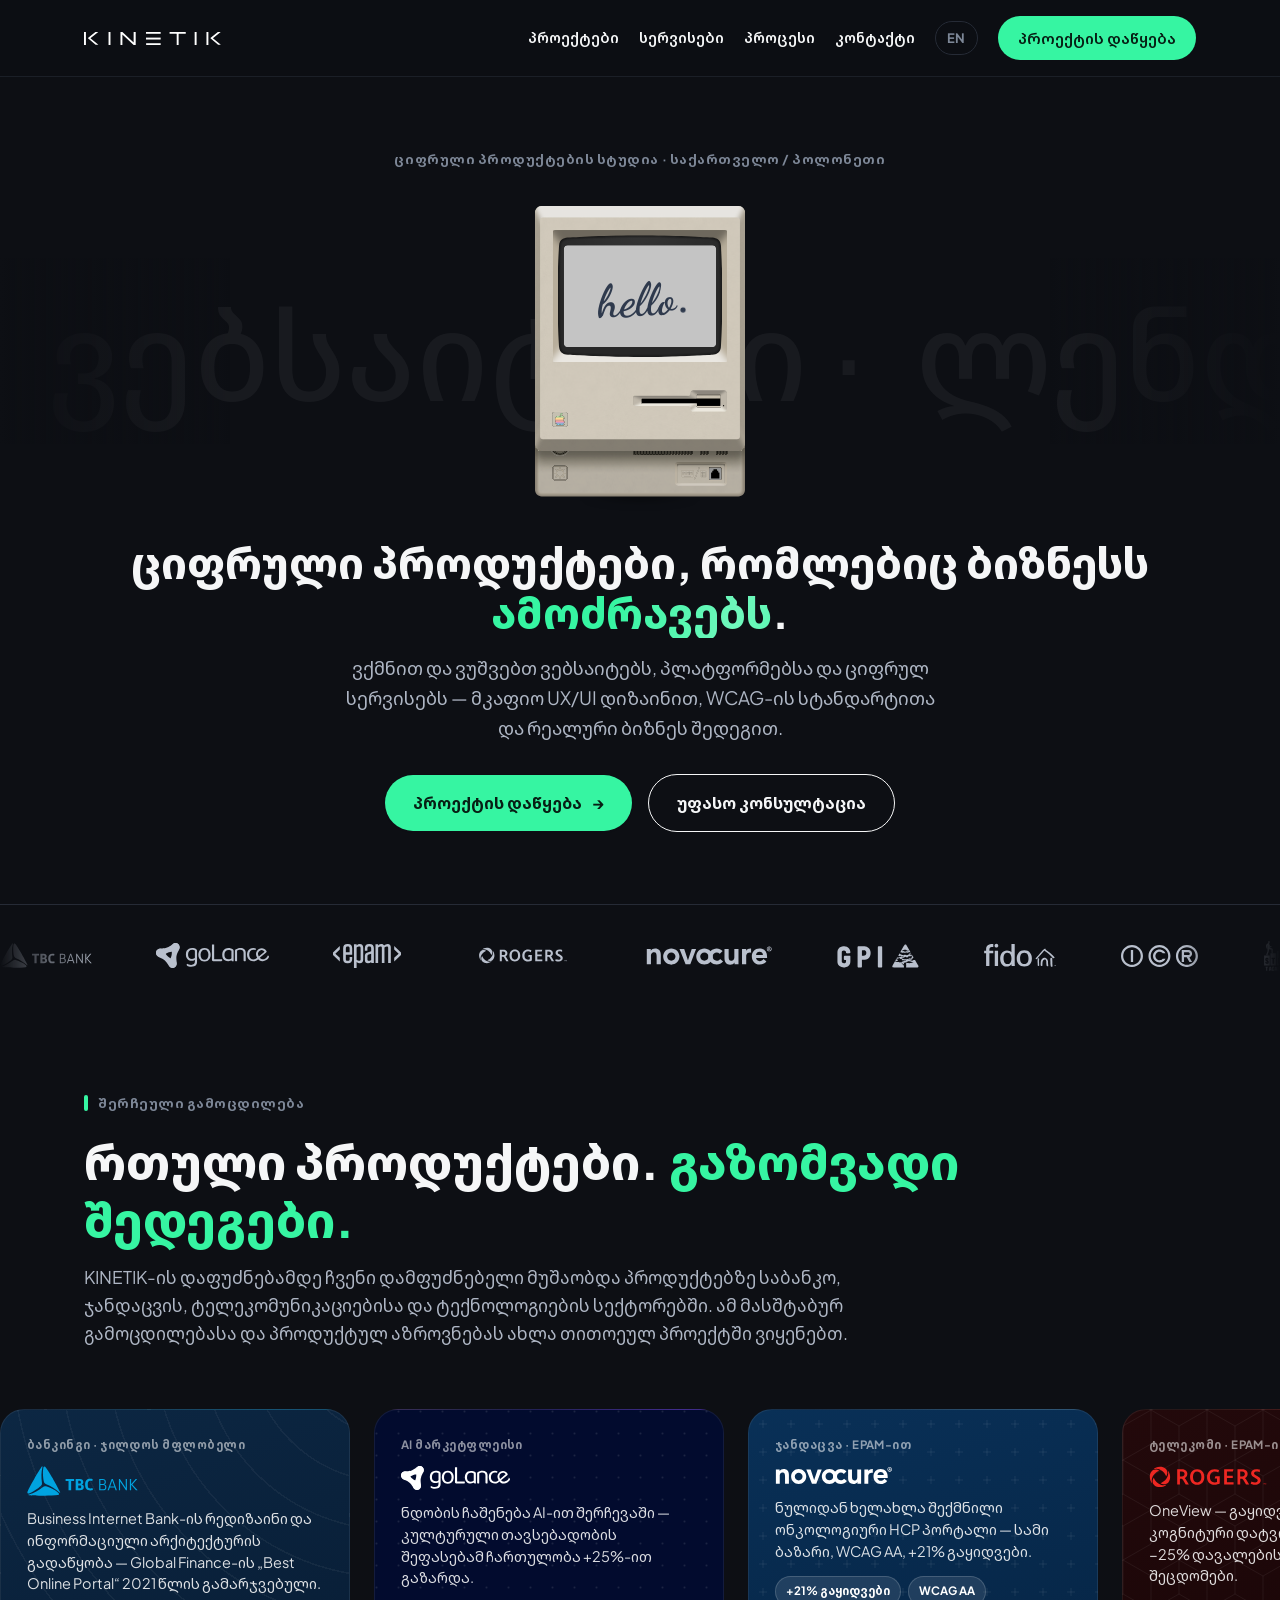
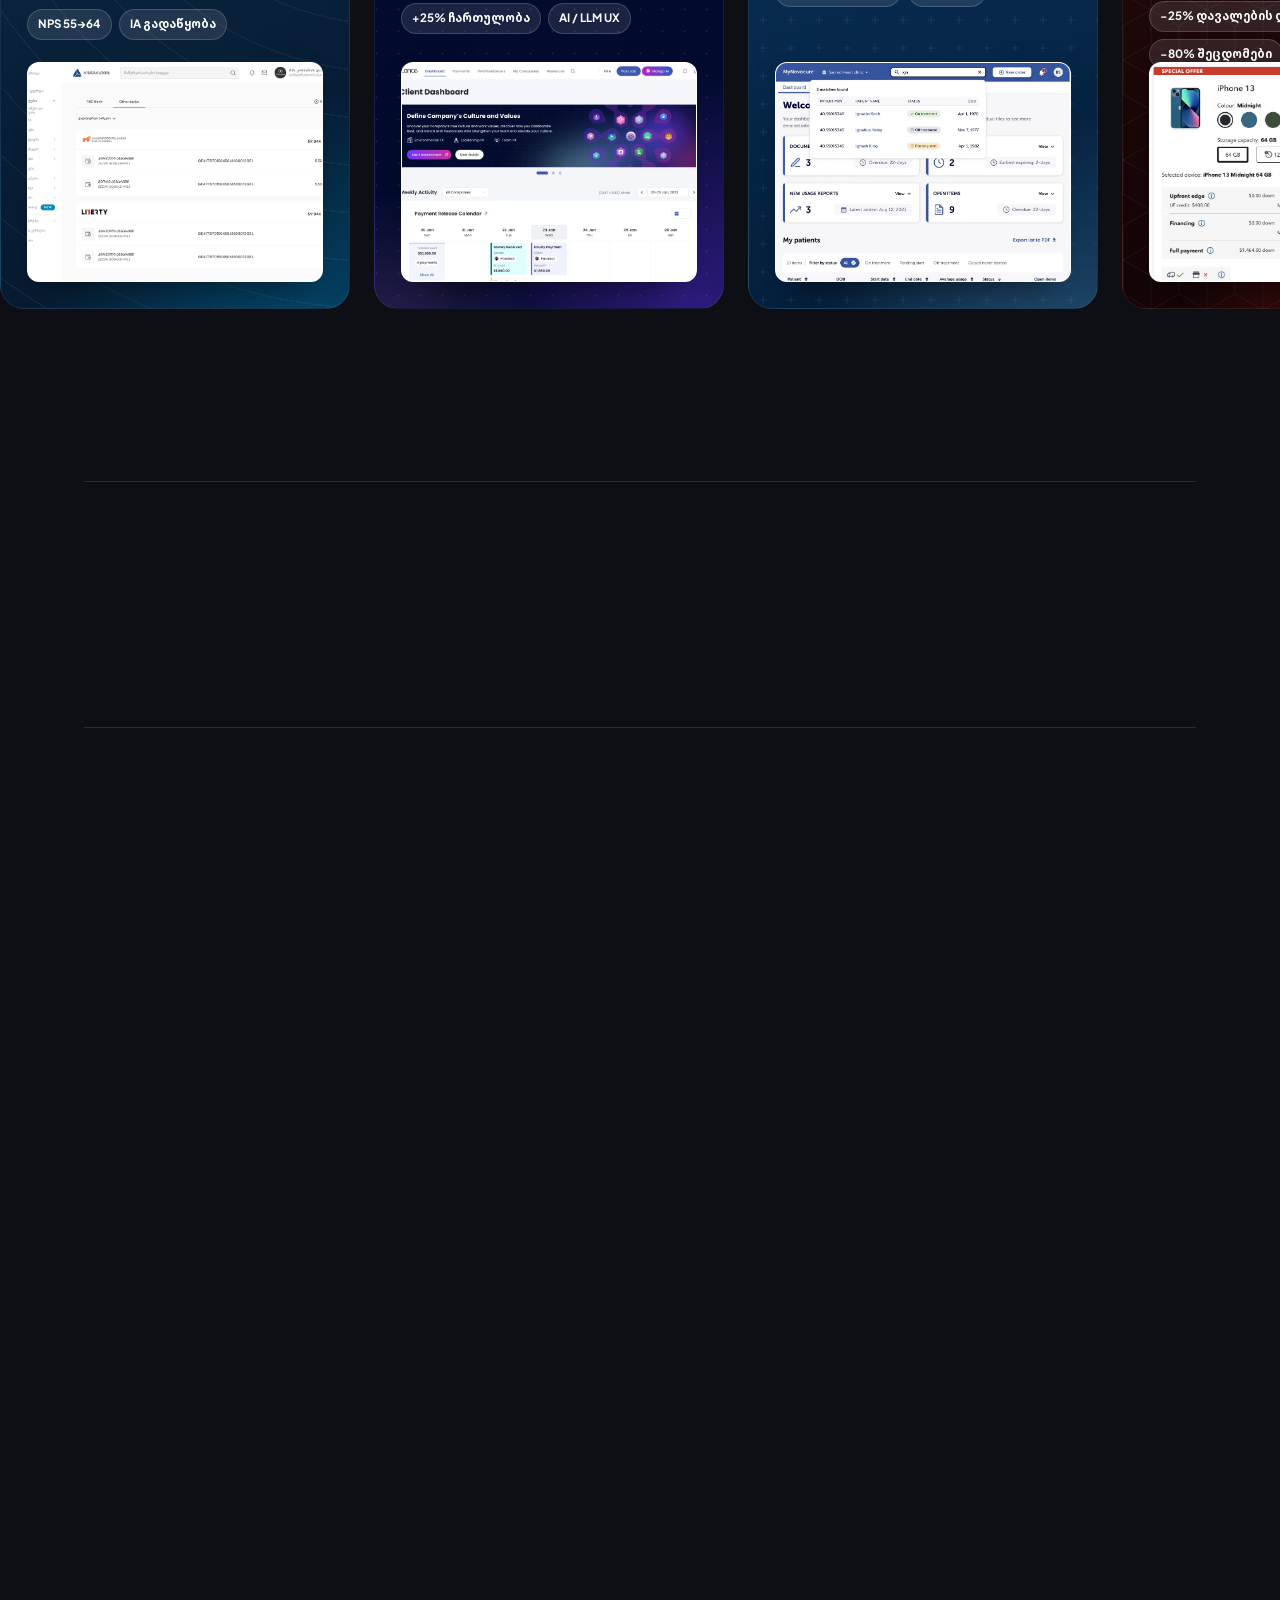
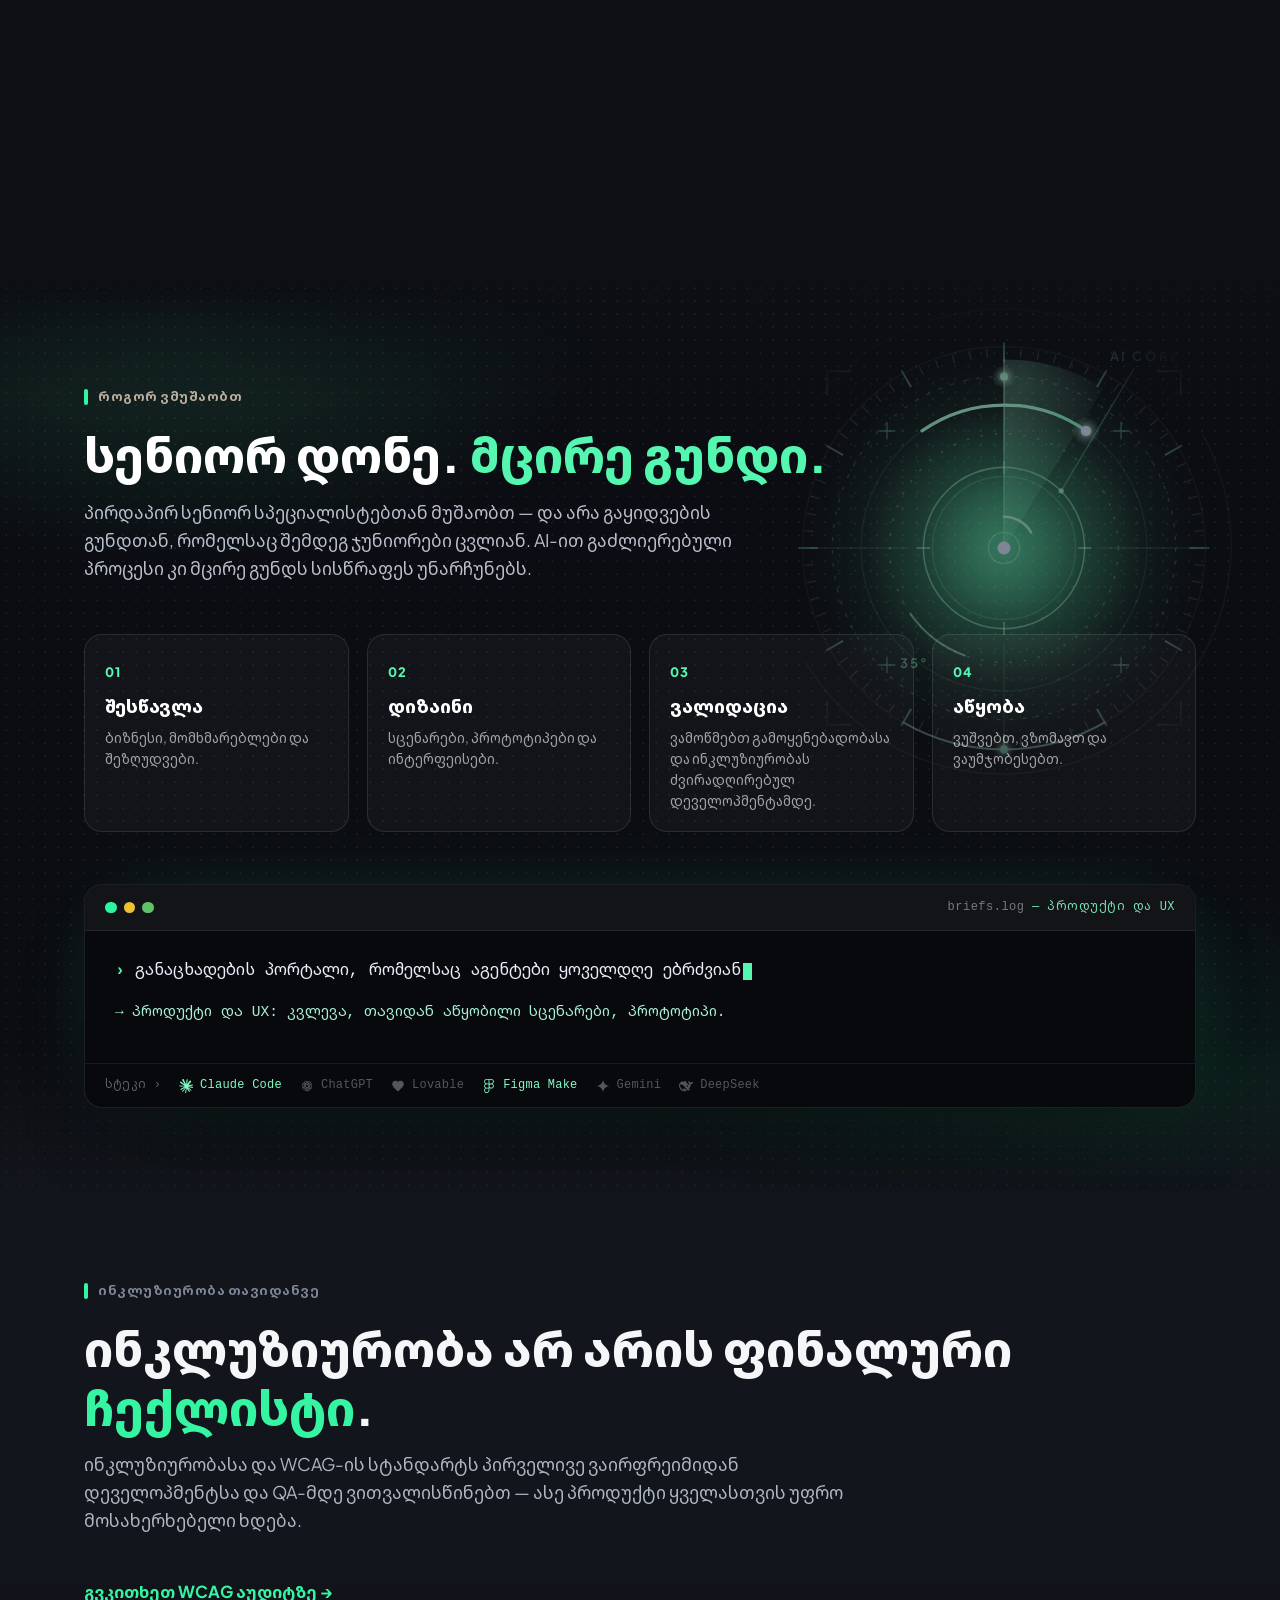
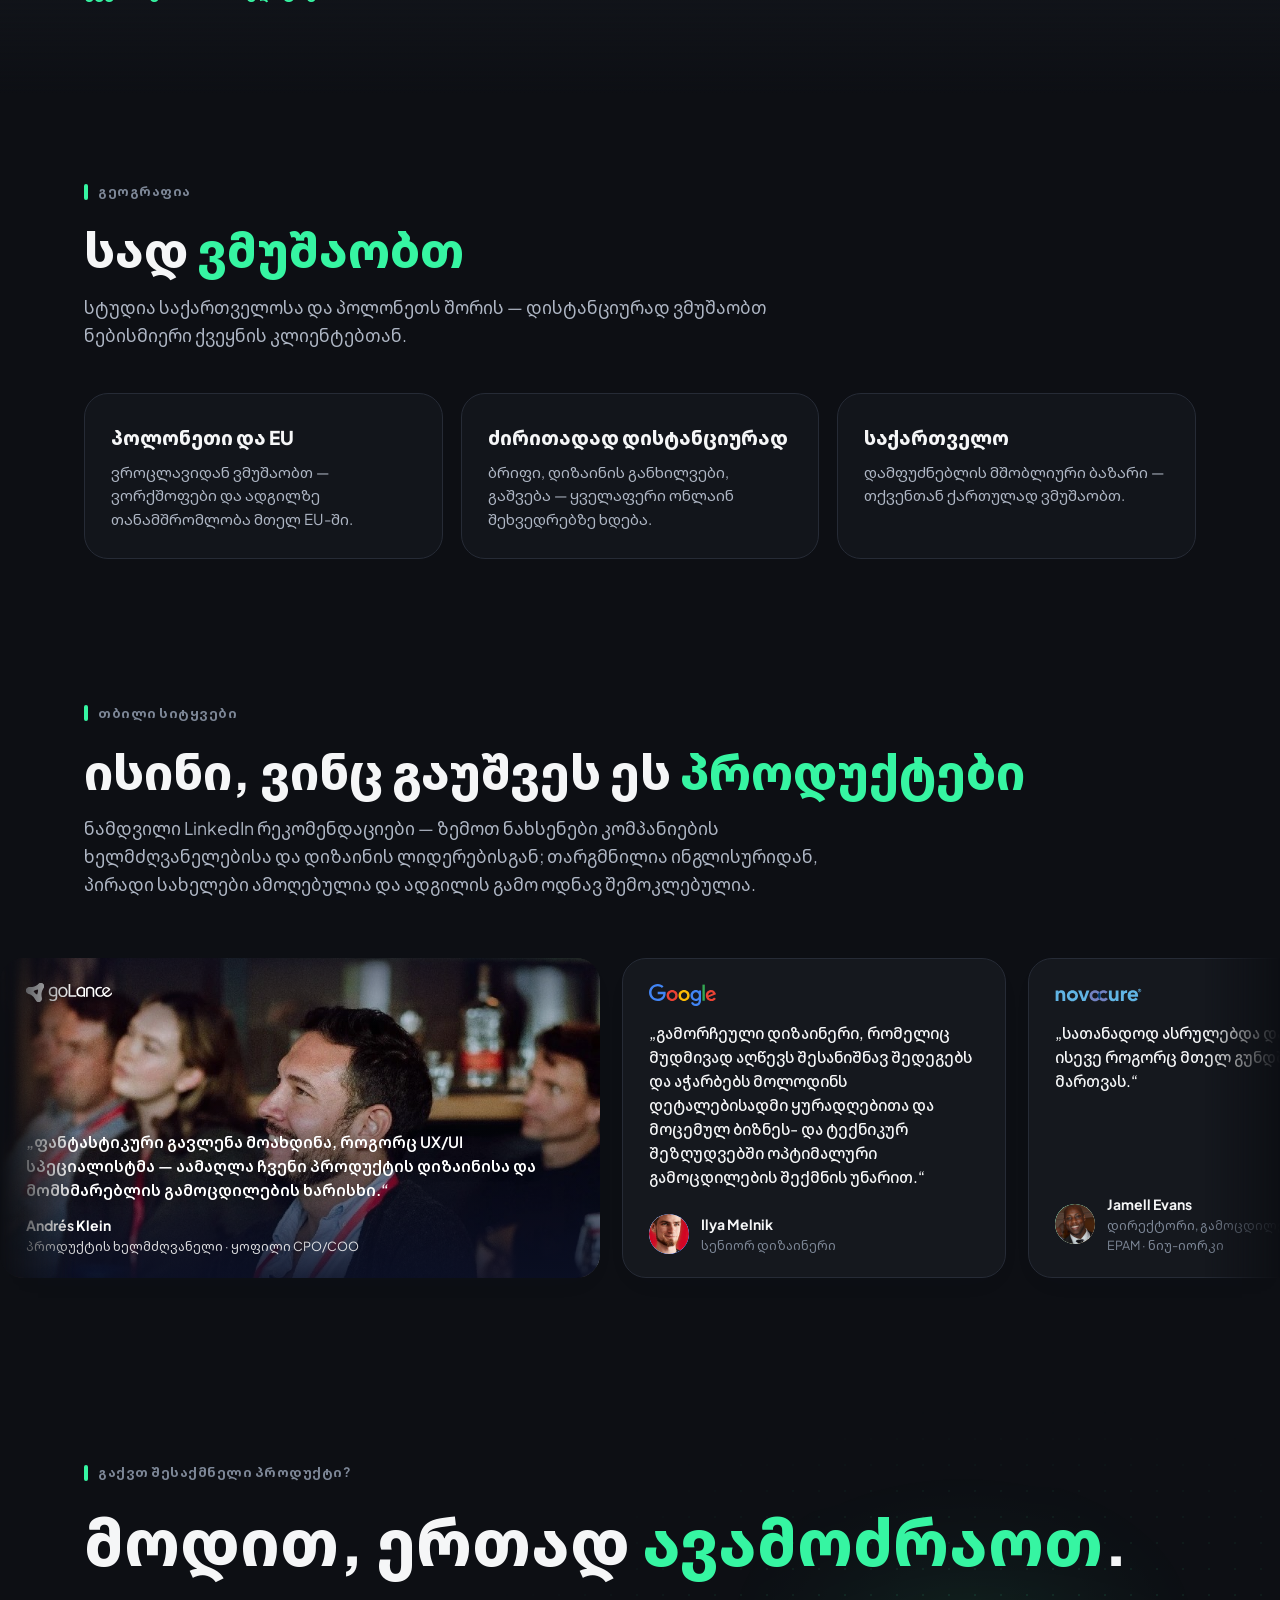
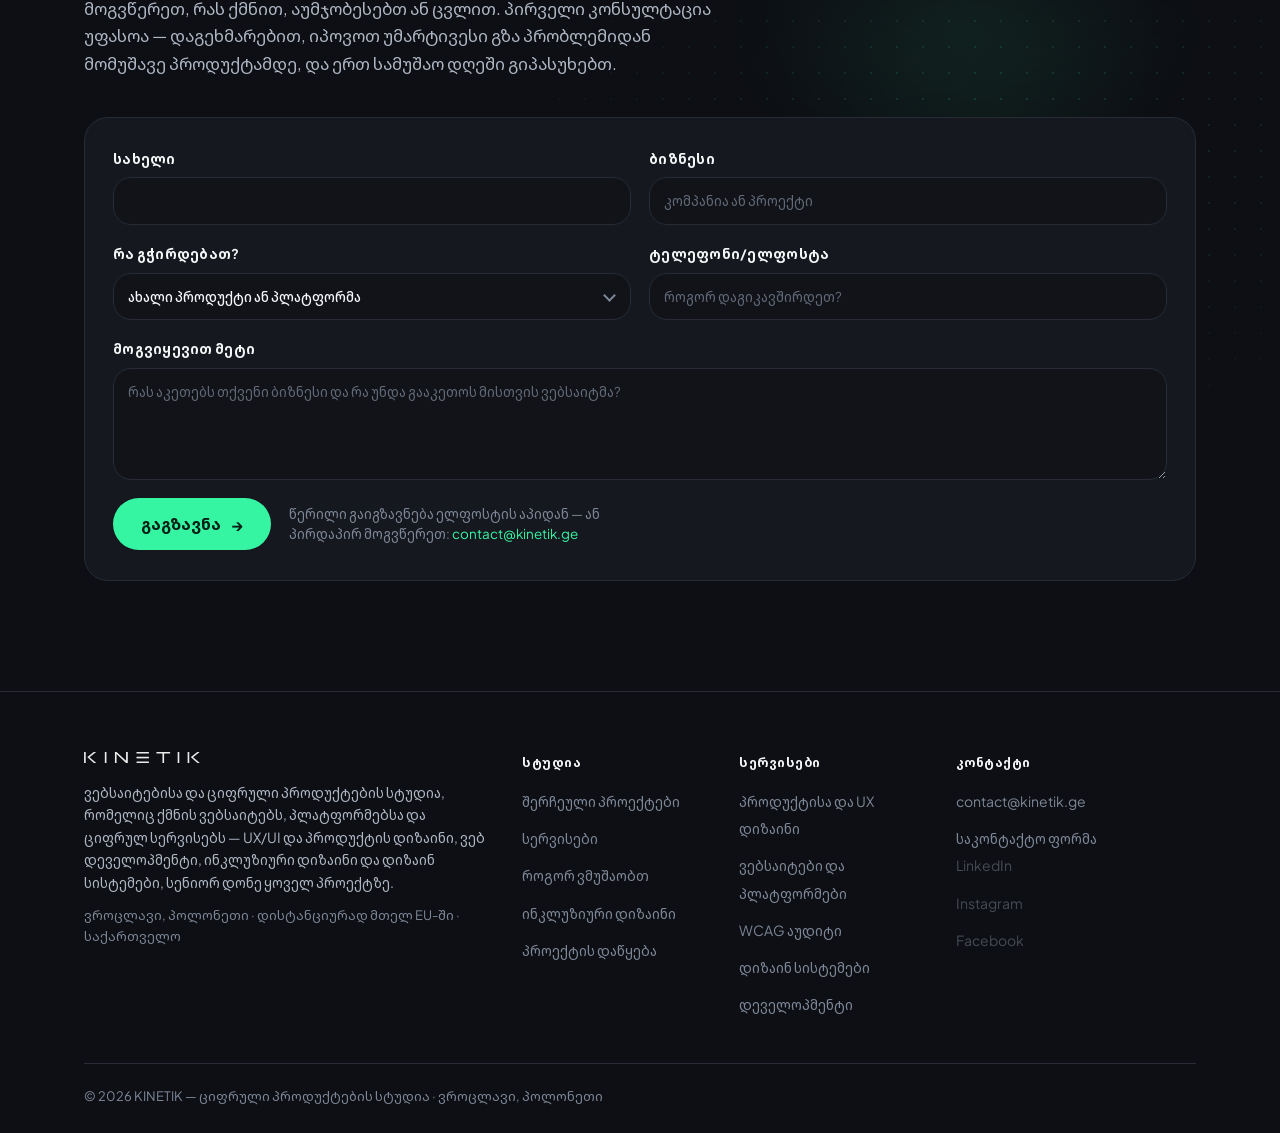
==== commit 805ce807: "Canonical moves to the real domain: www.kinetik.ge kinetik.ge is registered and serving, so the site" ====
--- a/ka/index.html
+++ b/ka/index.html
@@ -7,34 +7,33 @@
 <meta name="description" content="KINETIK &mdash; ვებსაიტებისა და ციფრული პროდუქტების სტუდია. ვქმნით ვებსაიტებს, პლატფორმებსა და ციფრულ სერვისებს მკაფიო UX/UI დიზაინითა და რეალური ბიზნეს შედეგით.">
 
 <!-- Open Graph / social share preview.
-     TODO when kinetik.ge lands: swap the vercel.app base below for the real
-     domain. It appears 6x in this head and 6x in the other language's head, and
-     both documents must move together. Social scrapers demand an ABSOLUTE
-     og:image url, so it is fully qualified here rather than relative
-     (https://<domain>/assets/og-image.png). -->
+     The base is the real domain now. It appears 6x in this head and 6x in the
+     other language's head, and both documents must move together. Social
+     scrapers demand an ABSOLUTE og:image url, so it is fully qualified here
+     rather than relative (https://<domain>/assets/og-image.png).
+     www, not the apex: www is what serves, and it matches temorazmadze.com. -->
 <meta property="og:type" content="website">
 <meta property="og:site_name" content="KINETIK">
 <meta property="og:title" content="KINETIK &mdash; ვებსაიტებისა და ციფრული პროდუქტების სტუდია">
 <meta property="og:description" content="ციფრული პროდუქტები, რომლებიც ბიზნესს ამოძრავებს. UX/UI დიზაინი, ვებ დეველოპმენტი და ინკლუზიური დიზაინი &mdash; სენიორ დონე, მცირე გუნდი.">
-<meta property="og:image" content="https://kinetik-site.vercel.app/assets/og-image.png">
+<meta property="og:image" content="https://www.kinetik.ge/assets/og-image.png">
 <meta property="og:image:width" content="1200">
 <meta property="og:image:height" content="630">
 <meta property="og:image:alt" content="KINETIK &mdash; ვებსაიტებისა და ციფრული პროდუქტების სტუდია. ციფრული პროდუქტები, რომლებიც ბიზნესს ამოძრავებს.">
 <meta name="twitter:card" content="summary_large_image">
-<meta name="twitter:image" content="https://kinetik-site.vercel.app/assets/og-image.png">
+<meta name="twitter:image" content="https://www.kinetik.ge/assets/og-image.png">
 <meta name="theme-color" content="#0d0f14">
 <meta property="og:locale" content="ka_GE">
 <meta property="og:locale:alternate" content="en_GB">
 
 <!-- Language pair. hreflang has to be an ABSOLUTE url (relative is invalid), so
-     these carry the same temporary vercel.app base as og:image above and the same
-     TODO: swap for https://kinetik.ge/ when the domain lands. Both documents
+     these carry the same www.kinetik.ge base as og:image above. Both documents
      must list BOTH alternates, including themselves, or the pairing is ignored.
      ENGLISH IS THE DEFAULT: x-default points at "/", never at /ka/. -->
-<link rel="canonical" href="https://kinetik-site.vercel.app/ka/">
-<link rel="alternate" hreflang="en" href="https://kinetik-site.vercel.app/">
-<link rel="alternate" hreflang="ka" href="https://kinetik-site.vercel.app/ka/">
-<link rel="alternate" hreflang="x-default" href="https://kinetik-site.vercel.app/">
+<link rel="canonical" href="https://www.kinetik.ge/ka/">
+<link rel="alternate" hreflang="en" href="https://www.kinetik.ge/">
+<link rel="alternate" hreflang="ka" href="https://www.kinetik.ge/ka/">
+<link rel="alternate" hreflang="x-default" href="https://www.kinetik.ge/">
 
 <link rel="preconnect" href="https://fonts.googleapis.com">
 <link rel="preconnect" href="https://fonts.gstatic.com" crossorigin>
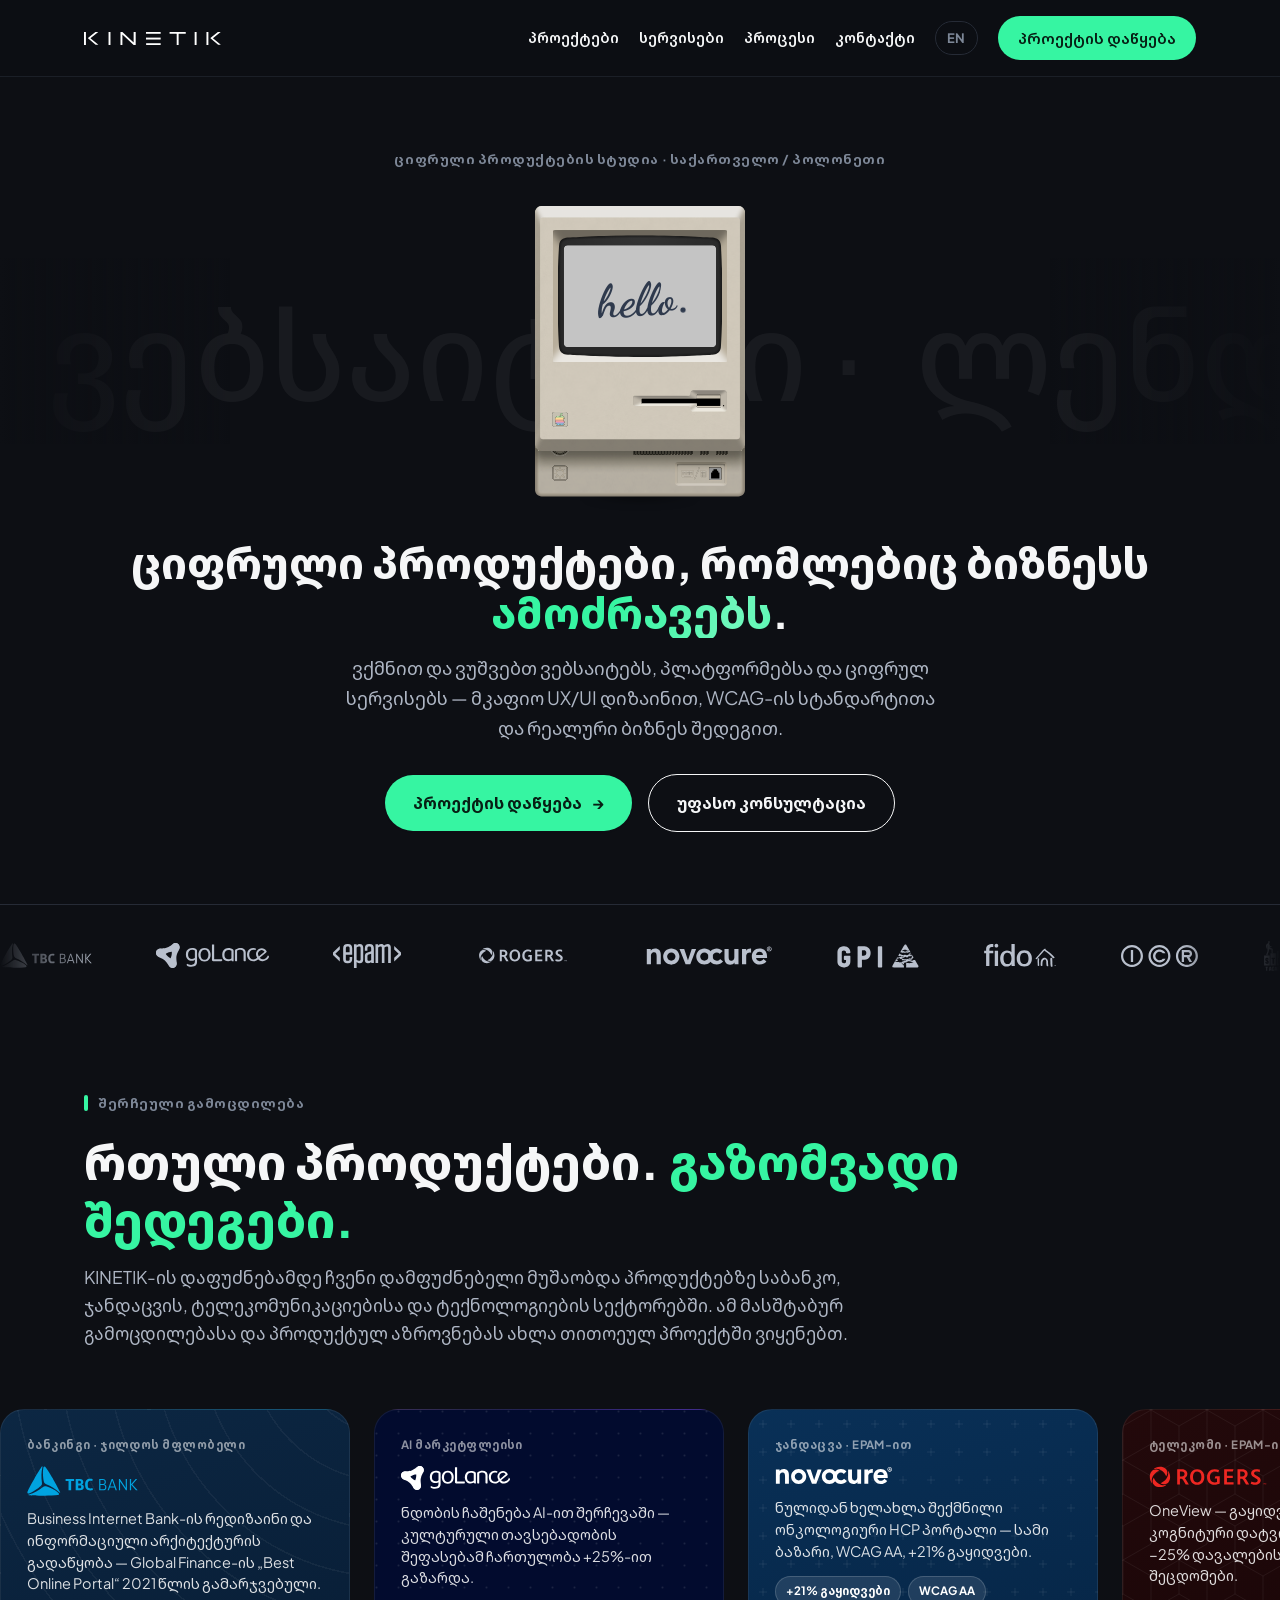
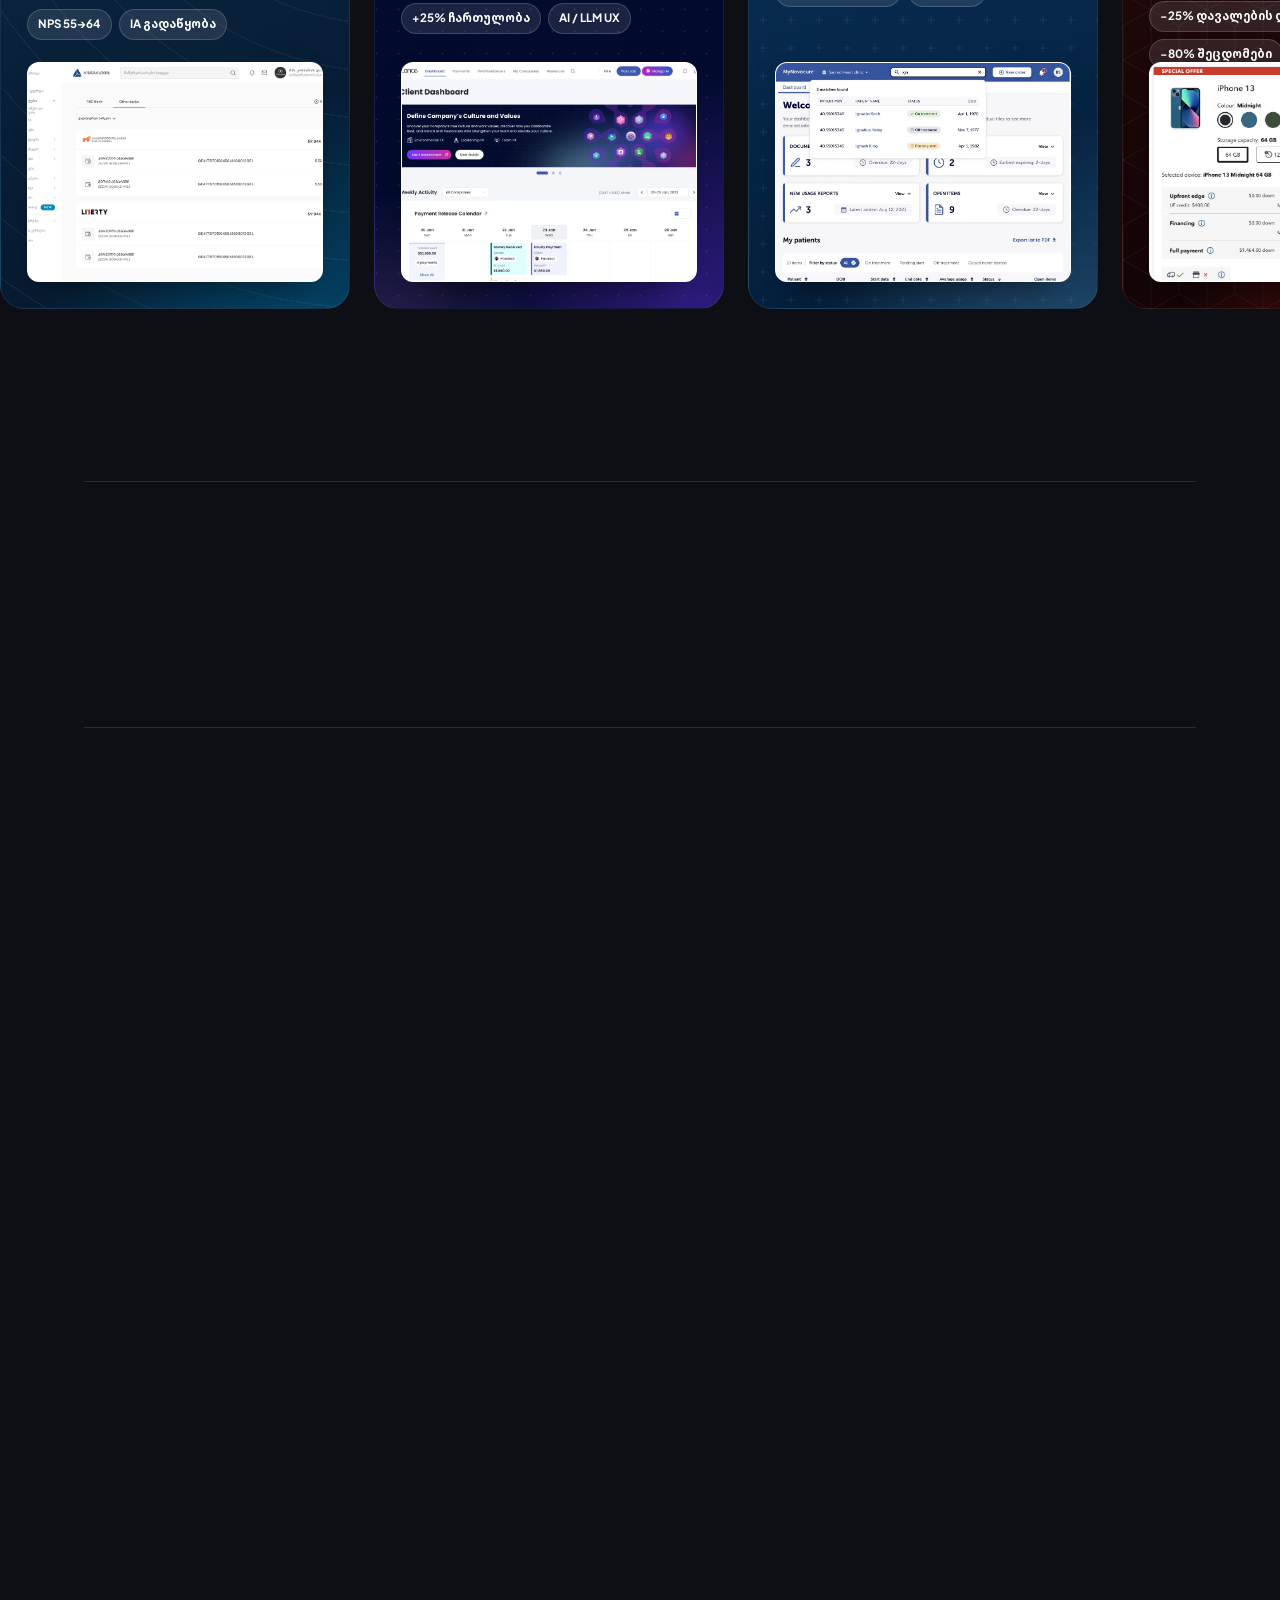
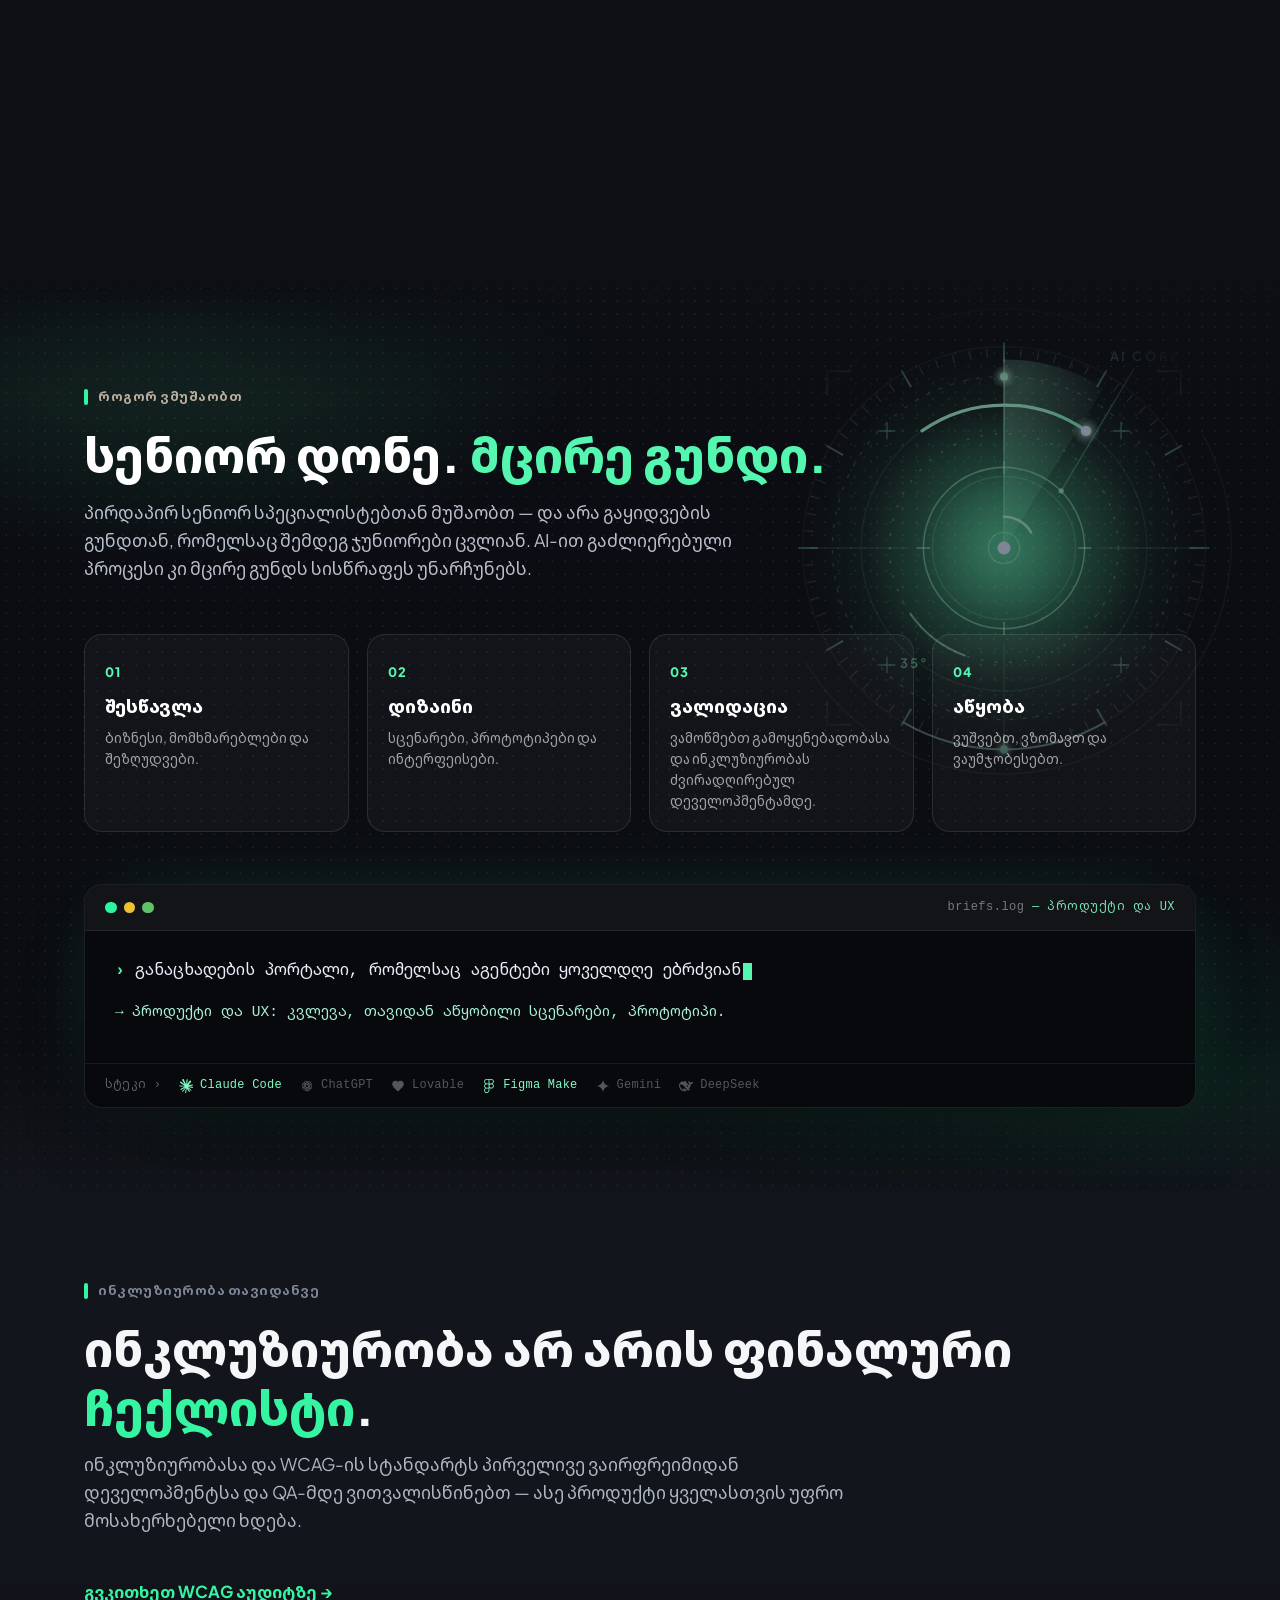
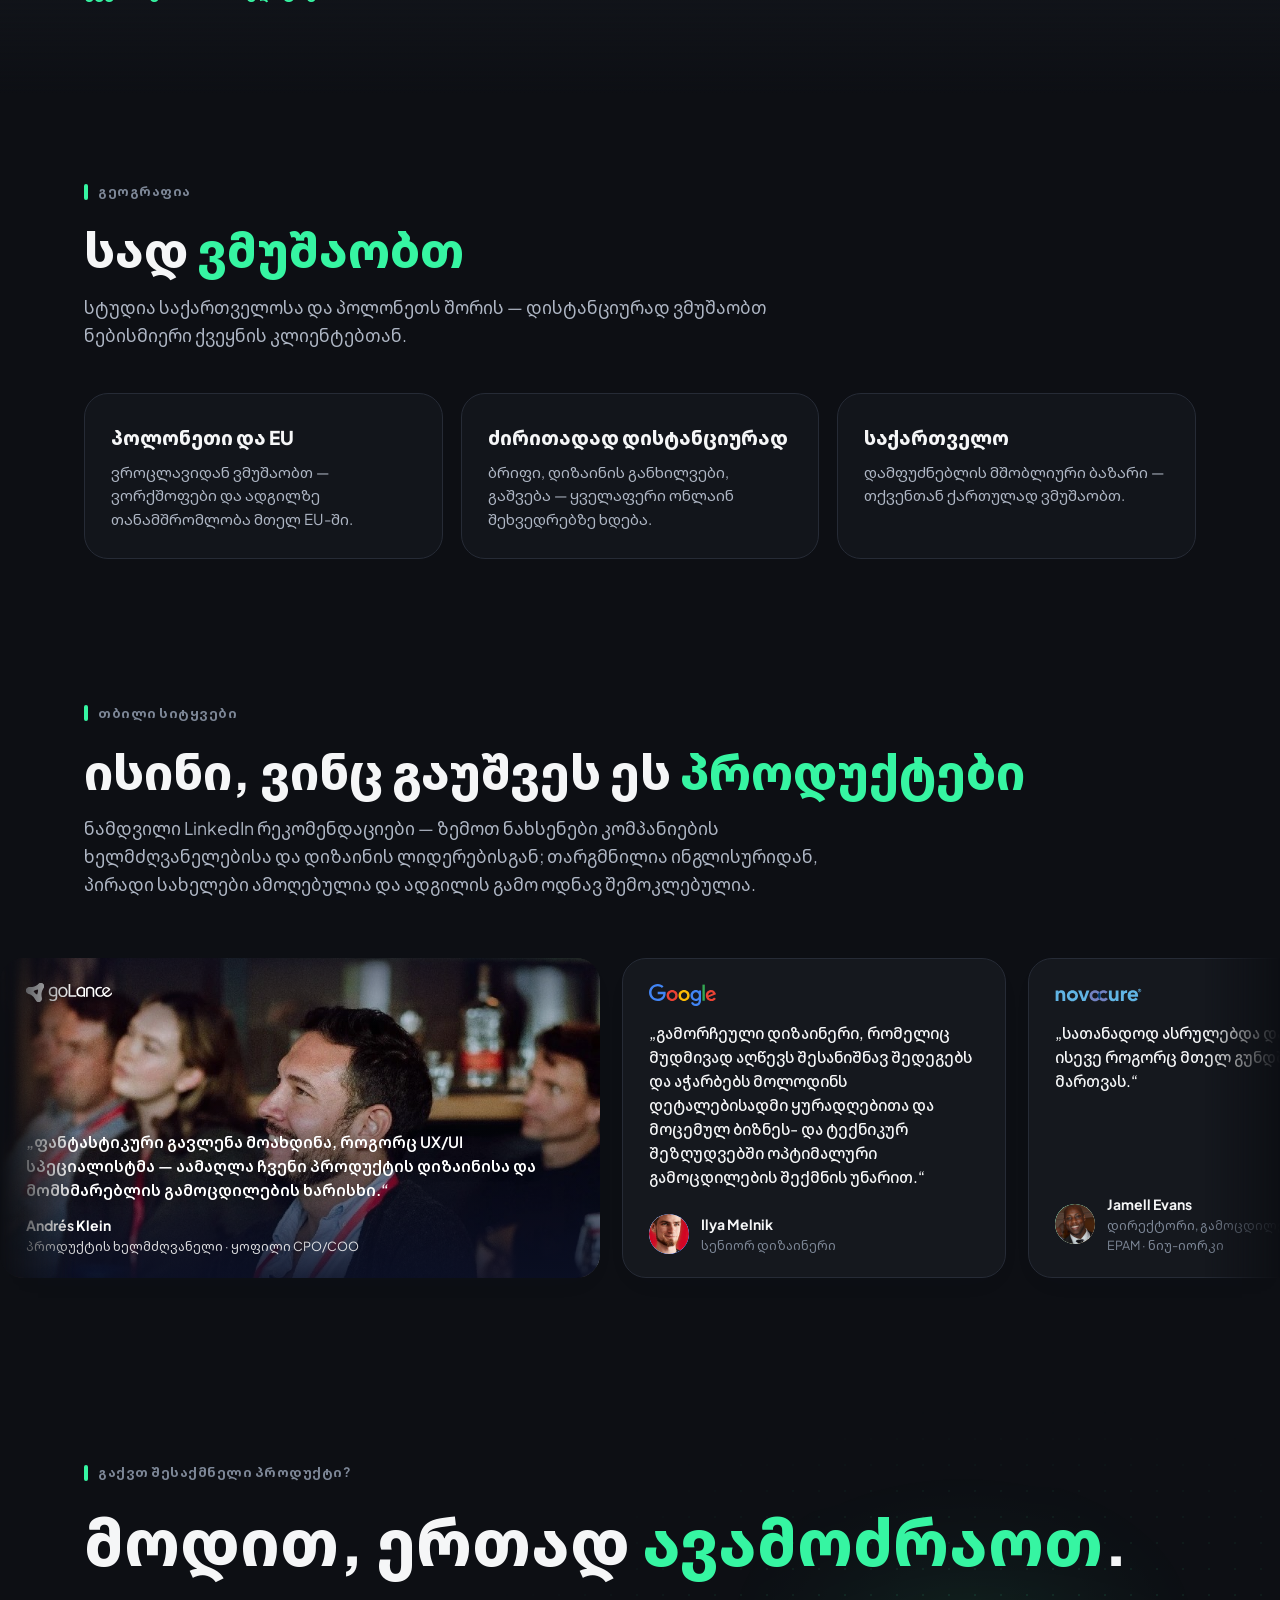
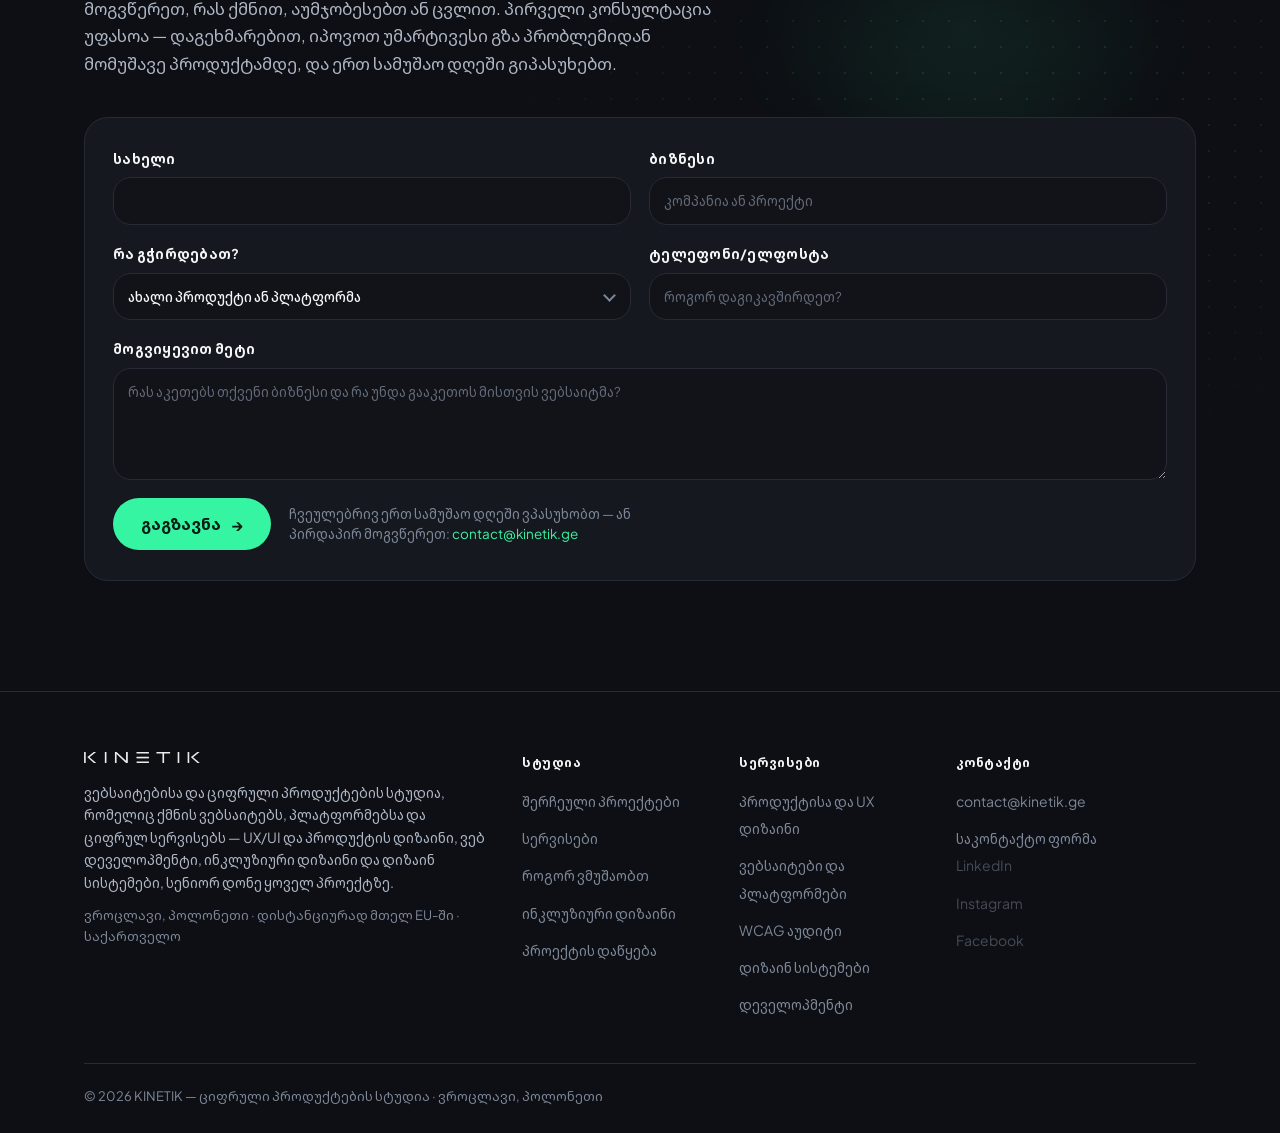
==== commit 29f0d028: "The brief posts itself, and the site starts counting visitors The contact form no longer hands the b" ====
--- a/ka/index.html
+++ b/ka/index.html
@@ -38,7 +38,7 @@
 <link rel="preconnect" href="https://fonts.googleapis.com">
 <link rel="preconnect" href="https://fonts.gstatic.com" crossorigin>
 <link href="https://fonts.googleapis.com/css2?family=Dancing+Script:wght@700&family=Plus+Jakarta+Sans:ital,wght@0,200..800;1,400&display=swap" rel="stylesheet">
-<link rel="stylesheet" href="../styles.css?v=19">
+<link rel="stylesheet" href="../styles.css?v=20">
 <link rel="icon" href="../favicon.ico" sizes="32x32">
 <link rel="icon" href="../assets/favicon.svg" type="image/svg+xml">
 <link rel="apple-touch-icon" href="../apple-touch-icon.png">
@@ -833,7 +833,7 @@
         <label class="cfield">მოგვიყევით მეტი<textarea name="message" rows="4" placeholder="რას აკეთებს თქვენი ბიზნესი და რა უნდა გააკეთოს მისთვის ვებსაიტმა?"></textarea></label>
         <div class="cform-actions">
           <button class="btn" type="submit">გაგზავნა <span class="btn-arrow">→</span></button>
-          <span class="cform-note">წერილი გაიგზავნება ელფოსტის აპიდან &mdash; ან პირდაპირ მოგვწერეთ: <a href="mailto:contact@kinetik.ge">contact@kinetik.ge</a></span>
+          <span class="cform-note">ჩვეულებრივ ერთ სამუშაო დღეში ვპასუხობთ &mdash; ან პირდაპირ მოგვწერეთ: <a href="mailto:contact@kinetik.ge">contact@kinetik.ge</a></span>
         </div>
       </form>
     </div>
@@ -898,6 +898,8 @@
   </div>
 </footer>
 
-<script src="../script.js?v=9"></script>
+<script src="../script.js?v=10"></script>
+<script>window.va = window.va || function () { (window.vaq = window.vaq || []).push(arguments); };</script>
+<script defer src="/_vercel/insights/script.js"></script>
 </body>
 </html>
--- a/styles.css
+++ b/styles.css
@@ -1294,6 +1294,44 @@
   border-color: var(--err); box-shadow: 0 0 0 3px rgba(255,138,138,.2);
 }
 
+/* --- send confirmation snackbar (script.js creates it on submit) -------------
+   Fixed to the bottom rather than inline under the button: the form runs most of
+   a phone screen, and after a send the visitor can be anywhere in it — an inline
+   message would confirm the send somewhere they are not looking. Sits above the
+   mobile menu overlay (z 300). Icon + colour, never colour alone, same rule as
+   .cfield-error. */
+.ksnack {
+  position: fixed; z-index: 400;
+  left: 50%; bottom: 24px; transform: translate(-50%, 12px);
+  display: flex; align-items: flex-start; gap: 10px;
+  width: min(560px, calc(100vw - 32px));
+  padding: 14px 14px 14px 16px;
+  border: 1px solid var(--line); border-radius: var(--r-md); corner-shape: squircle;
+  background: var(--surface); box-shadow: 0 18px 44px rgba(0,0,0,.55);
+  color: var(--body); font-size: 14.5px; font-weight: 500; line-height: 1.5;
+  opacity: 0; pointer-events: none;
+  transition: opacity .28s ease, transform .28s ease;
+}
+.ksnack[data-open] { opacity: 1; pointer-events: auto; transform: translate(-50%, 0); }
+.ksnack[data-state="ok"]  { border-color: color-mix(in srgb, var(--accent) 40%, var(--line)); }
+.ksnack[data-state="err"] { border-color: color-mix(in srgb, var(--err) 45%, var(--line)); }
+.ksnack-icon { flex: none; display: flex; margin-top: 1px; }
+.ksnack-icon svg { width: 17px; height: 17px; }
+.ksnack[data-state="ok"]  .ksnack-icon { color: var(--accent); }
+.ksnack[data-state="err"] .ksnack-icon { color: var(--err); }
+.ksnack-x {
+  flex: none; margin: -4px -4px 0 auto; width: 28px; height: 28px; padding: 0;
+  display: grid; place-items: center;
+  border: 0; border-radius: 8px; background: none;
+  color: var(--mute); font-size: 19px; line-height: 1; cursor: pointer;
+}
+.ksnack-x:hover { color: var(--ink); background: rgba(255,255,255,.06); }
+.ksnack-x:focus-visible { outline: 2px solid var(--accent); outline-offset: 2px; }
+@media (max-width: 640px) { .ksnack { bottom: 16px; } }
+@media (prefers-reduced-motion: reduce) {
+  .ksnack { transform: translate(-50%, 0); transition: opacity .01s; }
+}
+
 /* --- custom select (script.js builds it; the native one below is the fallback) ---
    The chevron here is a CSS-drawn ::after, not the data URI the native control
    needs — a <select> is a replaced element and can't carry a pseudo-element. The
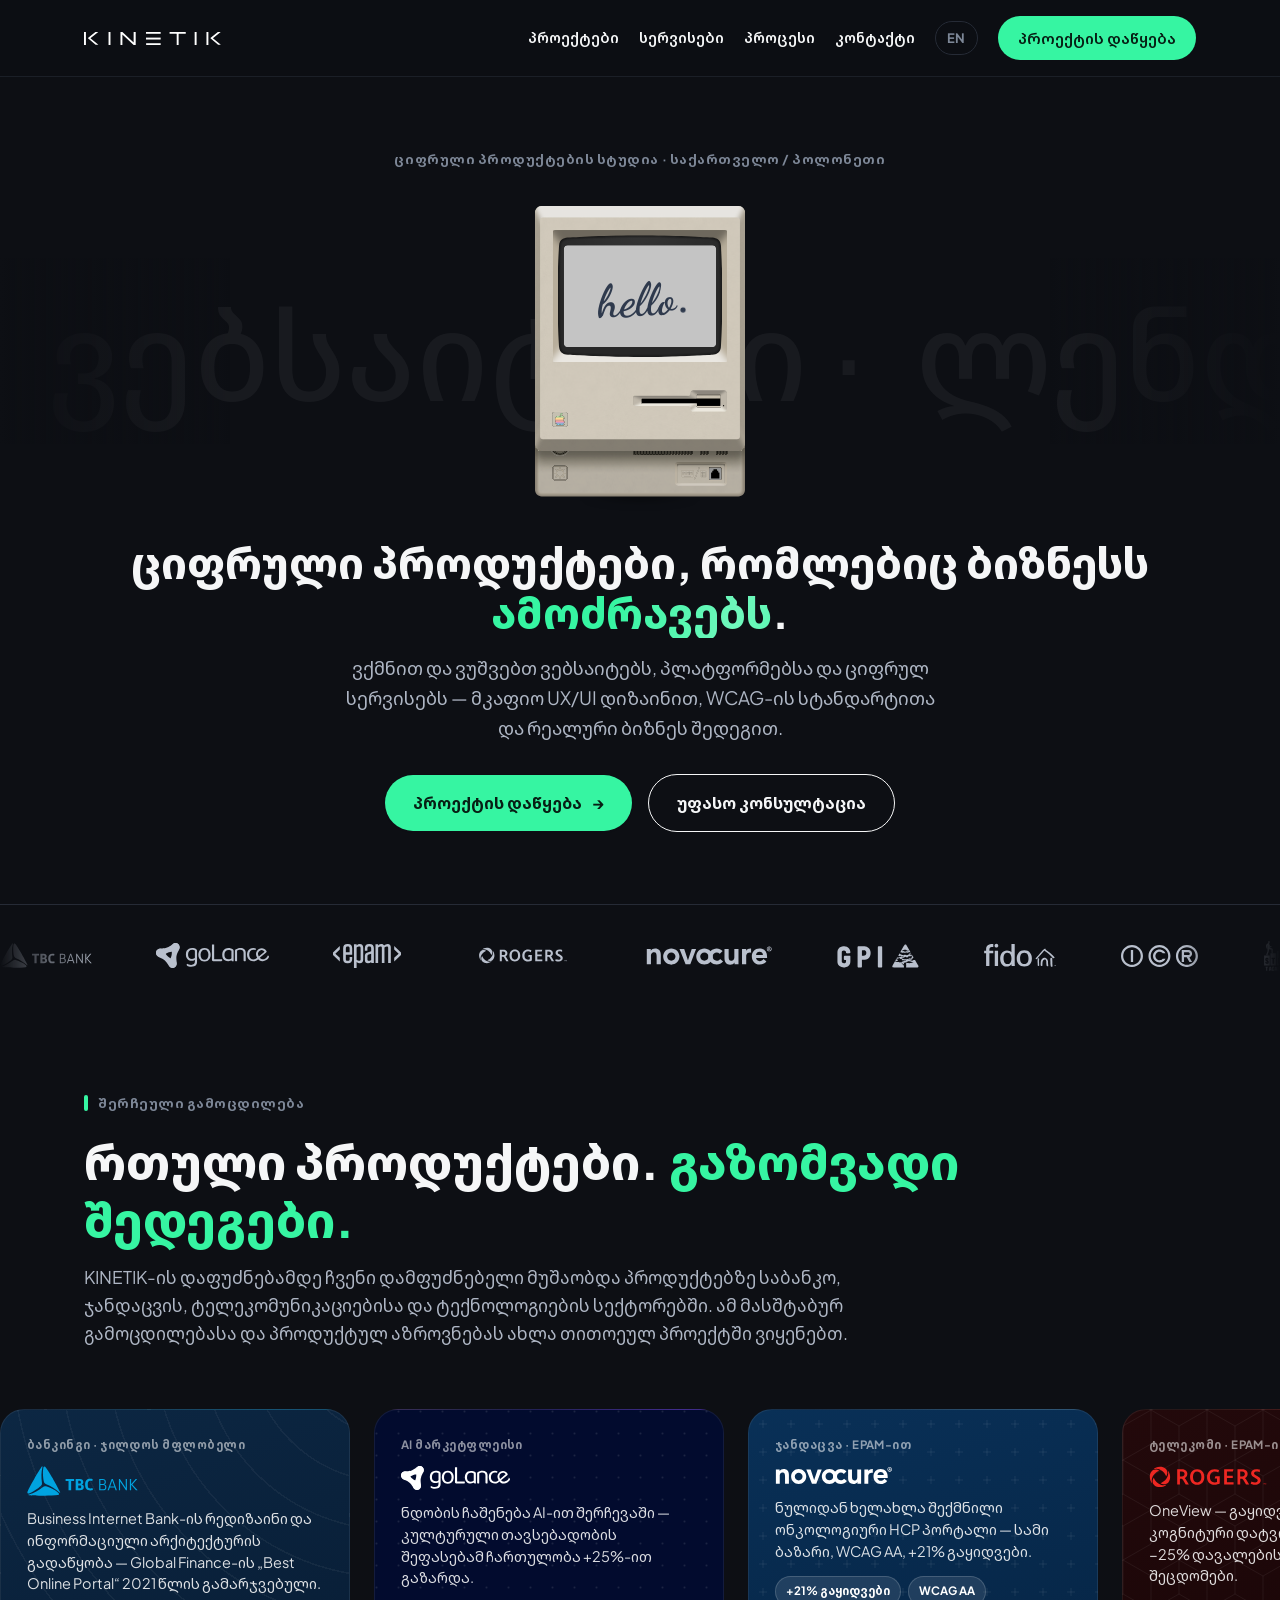
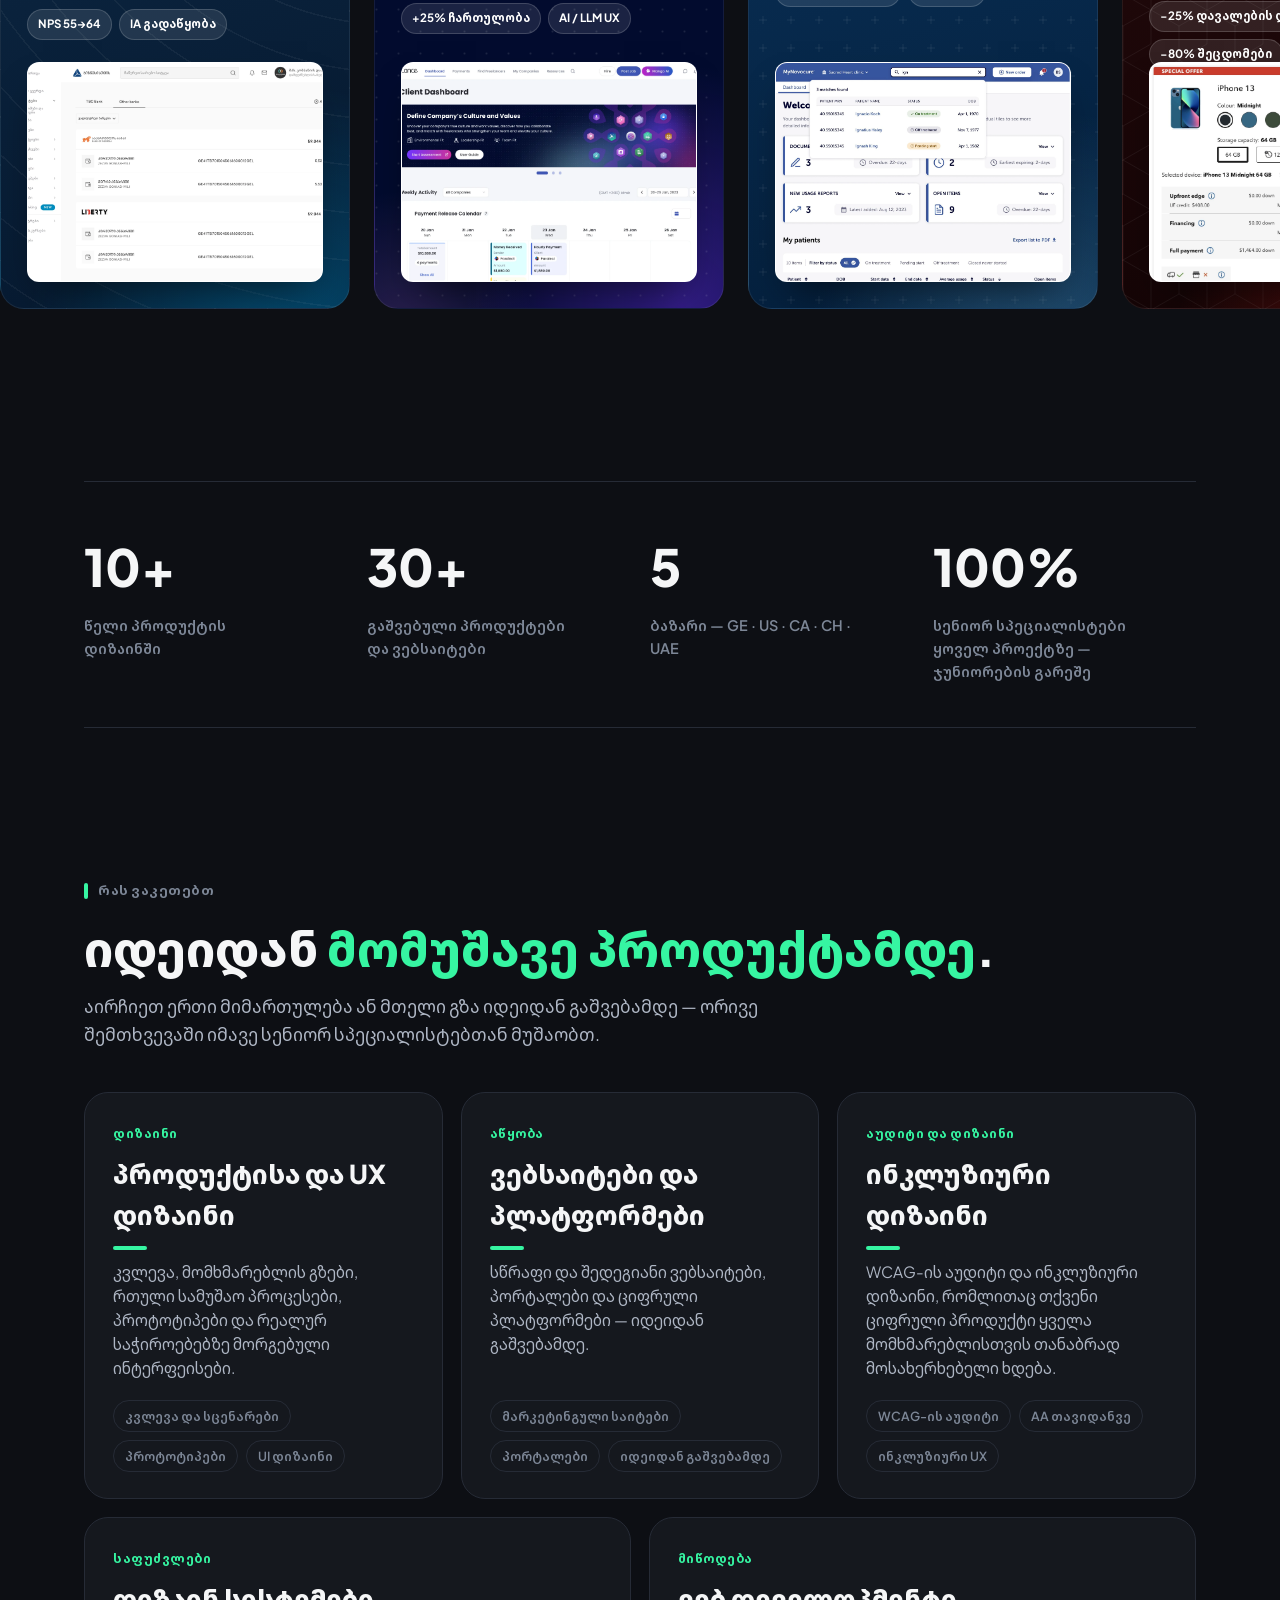
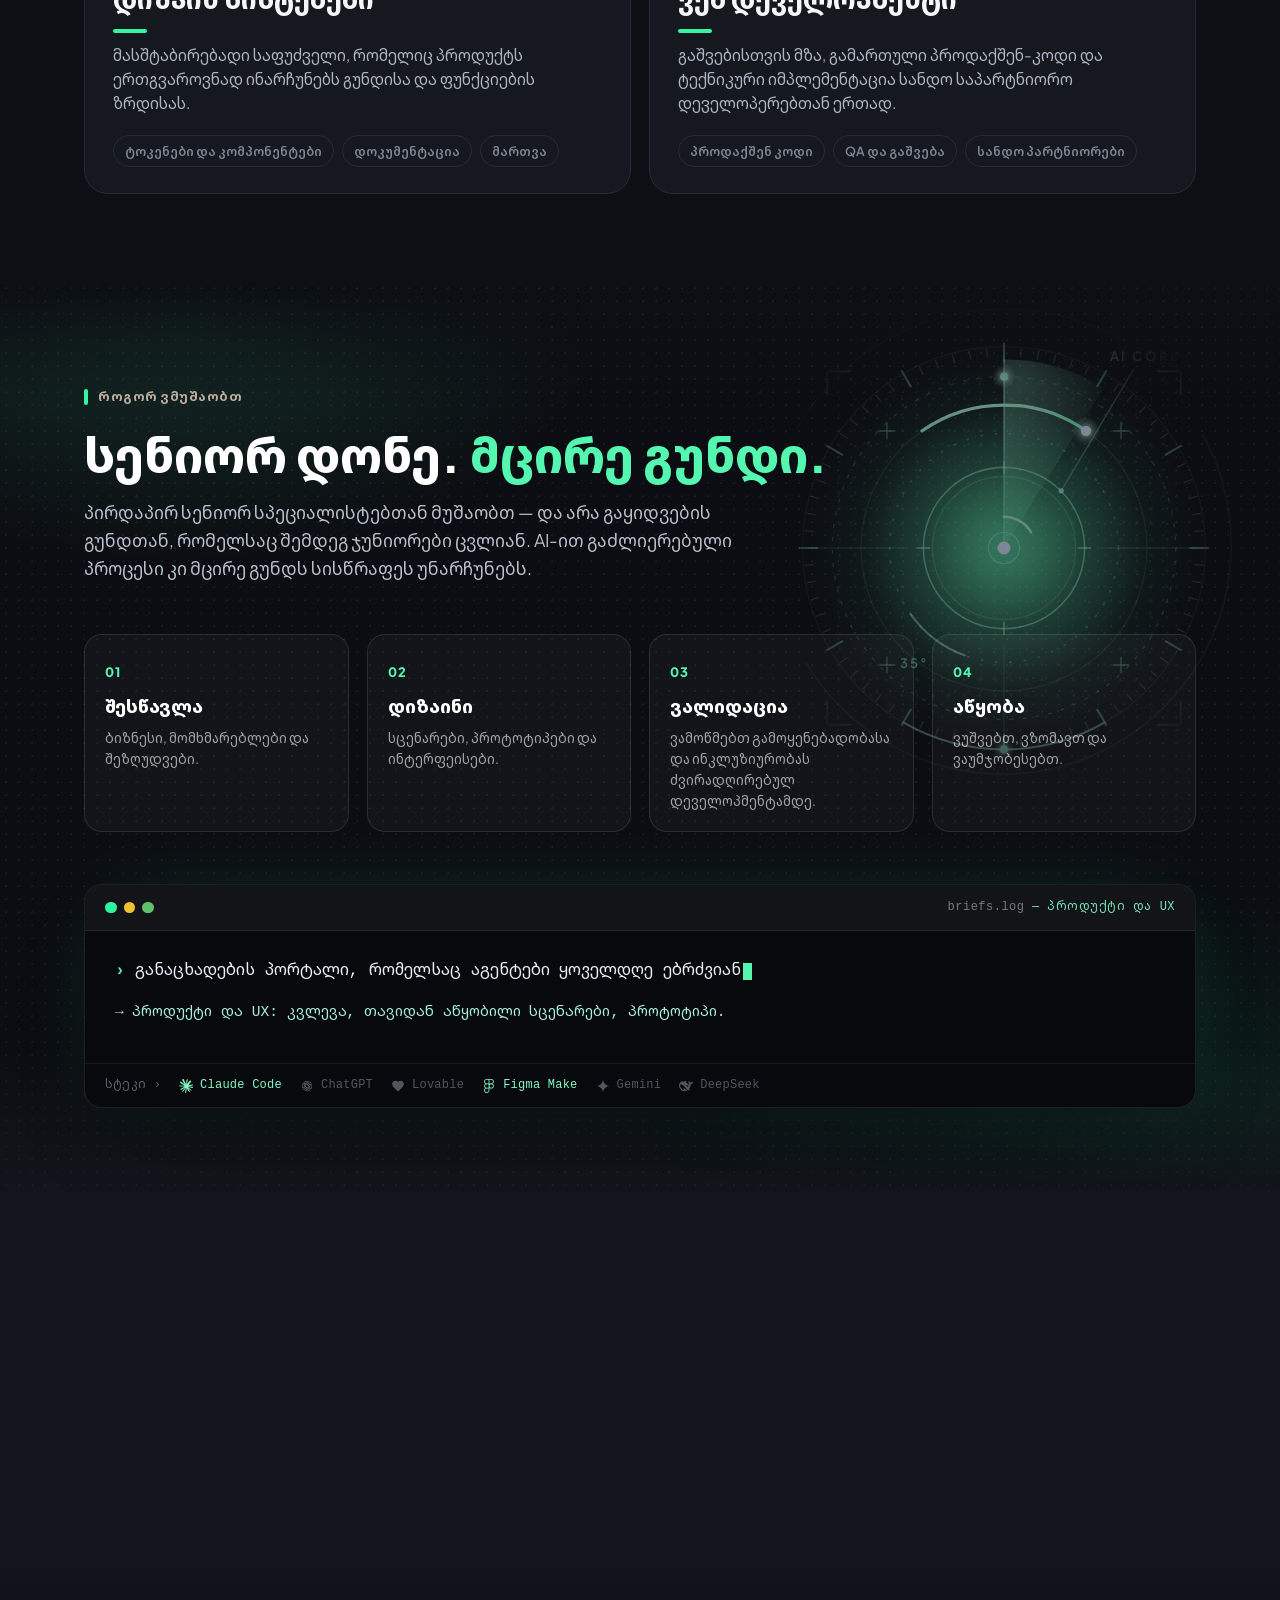
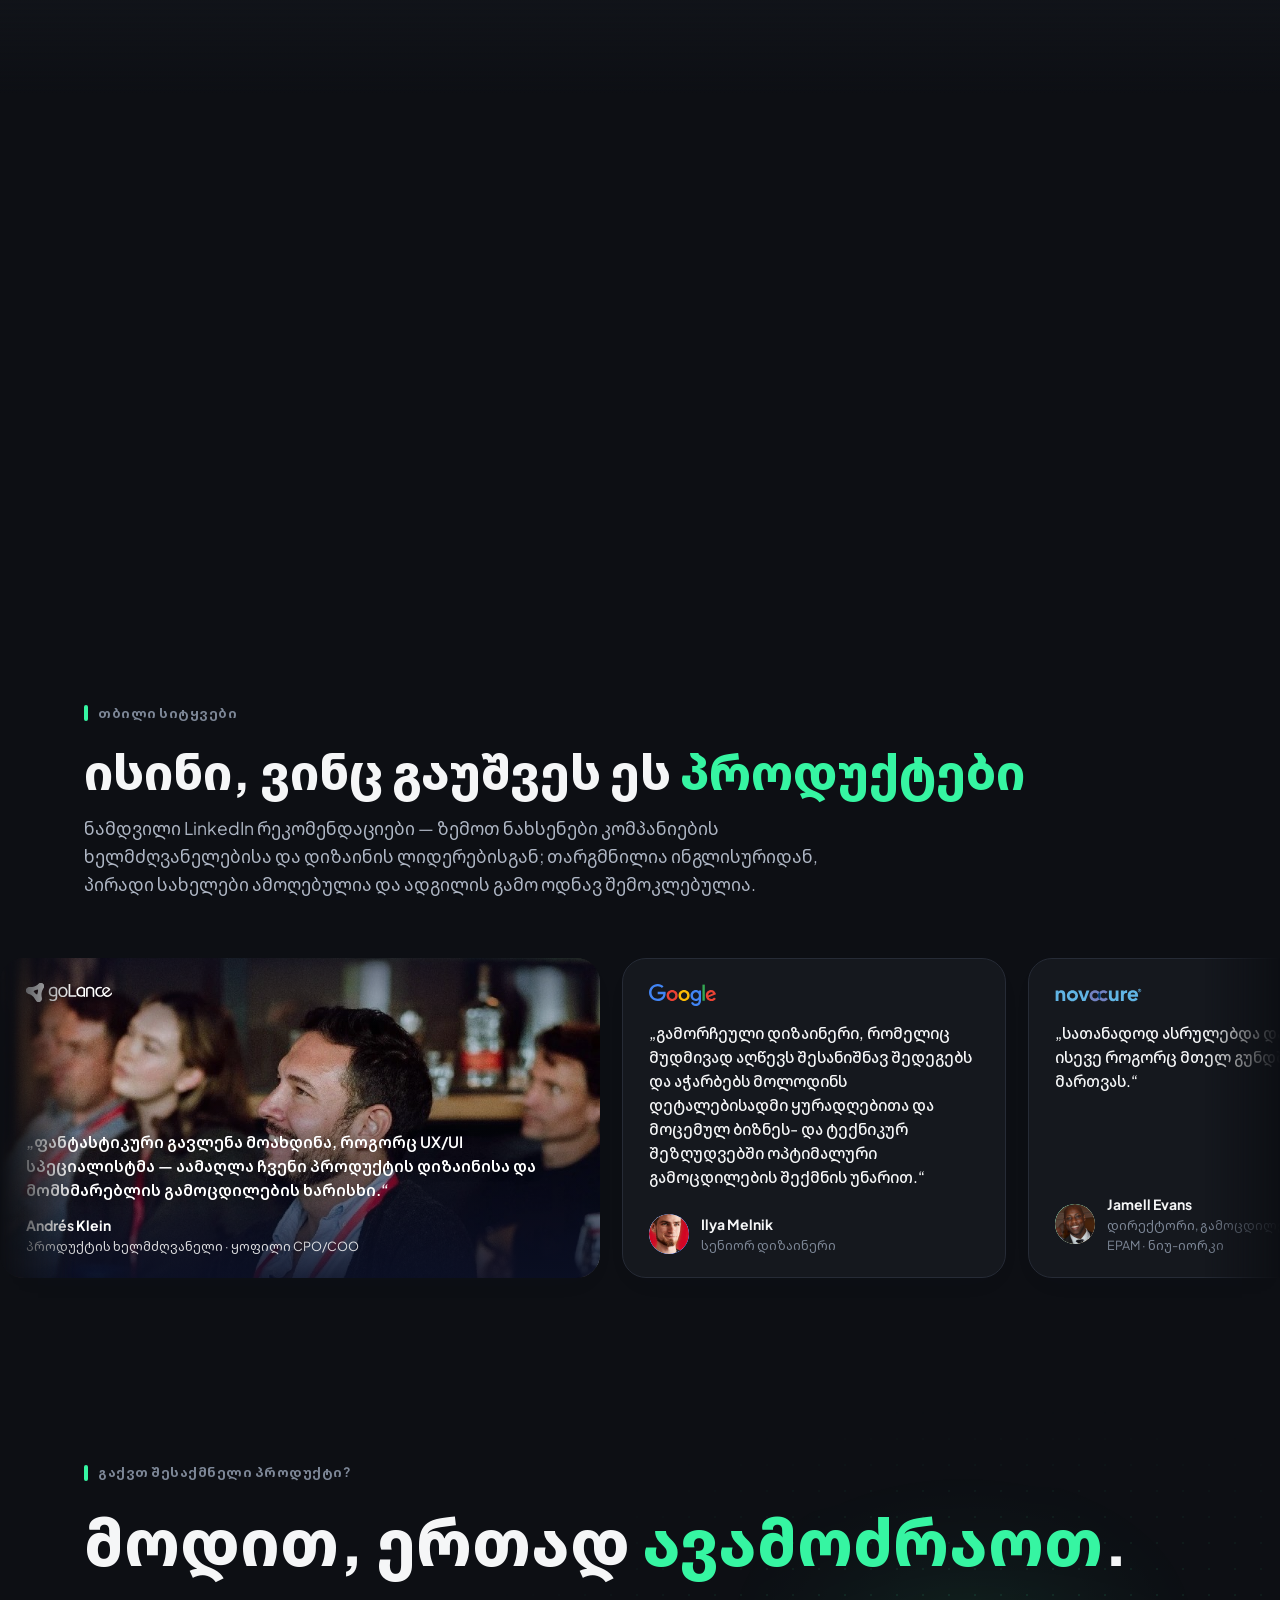
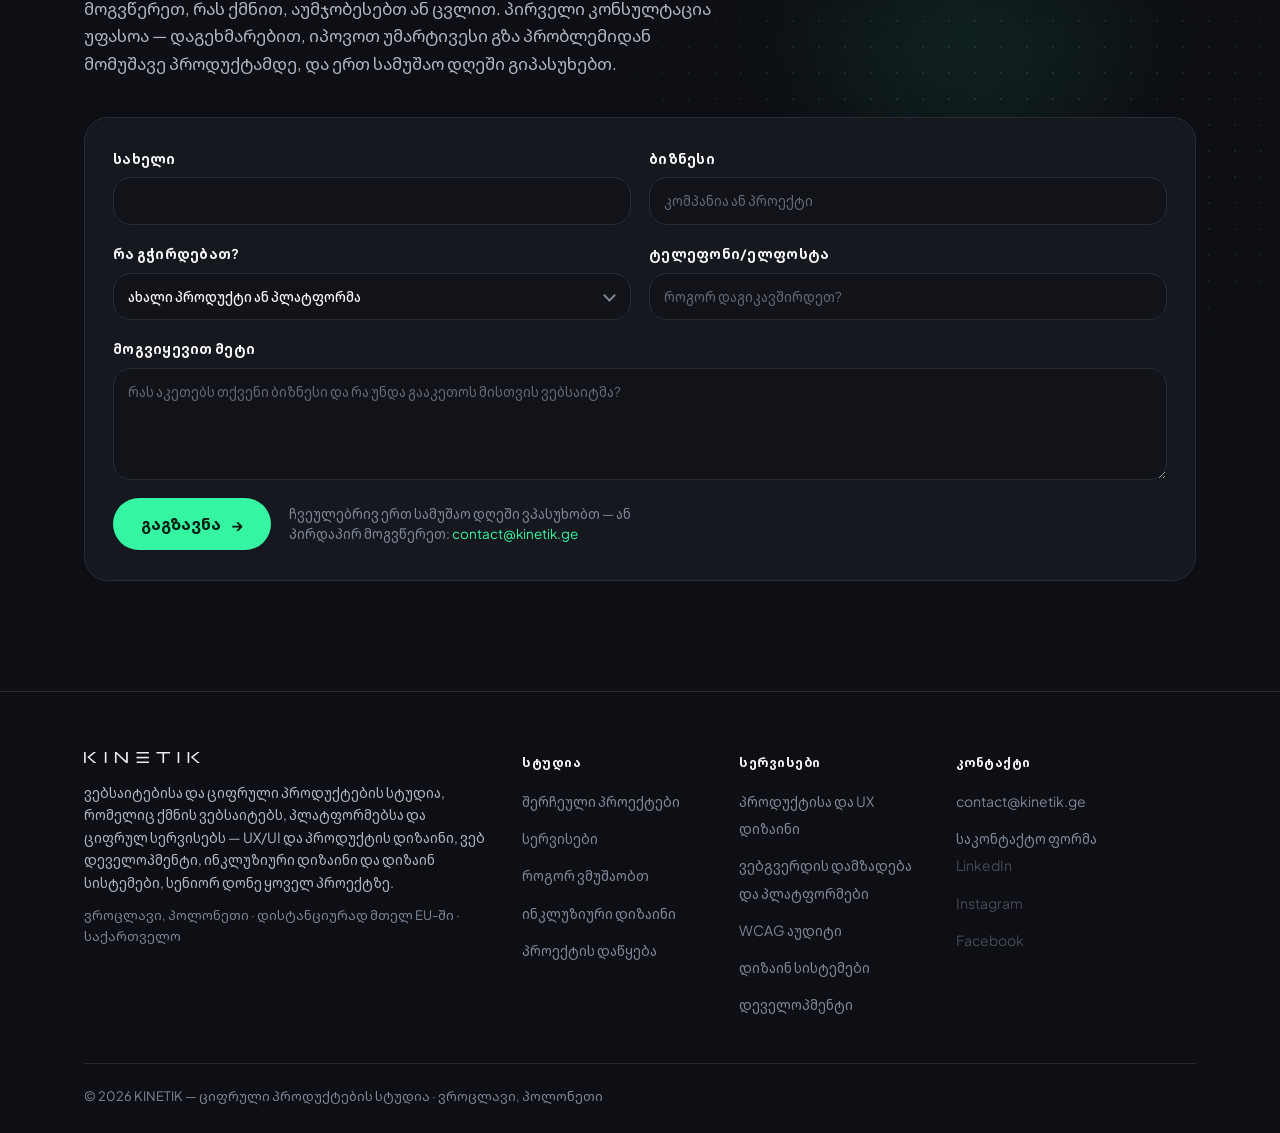
==== commit c33c9c30: "Technical SEO: sitemap, robots, structured data, Georgian keywords The Georgian page described the s" ====
--- a/ka/index.html
+++ b/ka/index.html
@@ -3,8 +3,12 @@
 <head>
 <meta charset="UTF-8">
 <meta name="viewport" content="width=device-width, initial-scale=1.0">
-<title>KINETIK &mdash; ვებსაიტებისა და ციფრული პროდუქტების სტუდია</title>
-<meta name="description" content="KINETIK &mdash; ვებსაიტებისა და ციფრული პროდუქტების სტუდია. ვქმნით ვებსაიტებს, პლატფორმებსა და ციფრულ სერვისებს მკაფიო UX/UI დიზაინითა და რეალური ბიზნეს შედეგით.">
+<!-- SEO1/SEO2, keyword pass 2026-09-02. The commercial query in Georgian is
+     "ვებგვერდის დამზადება" — the old title led with "ვებსაიტებისა და ციფრული
+     პროდუქტების სტუდია", which is how the studio describes itself and not how
+     anyone searches. Keyword leads, positioning follows, brand closes. -->
+<title>ვებგვერდის დამზადება და ციფრული პროდუქტების სტუდია &mdash; KINETIK</title>
+<meta name="description" content="ვებგვერდის დამზადება, საიტის დიზაინი და ციფრული პროდუქტების შექმნა საქართველოსა და პოლონეთში. ვქმნით ვებგვერდებს, პლატფორმებსა და ციფრულ სერვისებს მკაფიო UX/UI დიზაინითა და რეალური ბიზნეს შედეგით.">
 
 <!-- Open Graph / social share preview.
      The base is the real domain now. It appears 6x in this head and 6x in the
@@ -23,6 +27,7 @@
 <meta name="twitter:card" content="summary_large_image">
 <meta name="twitter:image" content="https://www.kinetik.ge/assets/og-image.png">
 <meta name="theme-color" content="#0d0f14">
+<meta property="og:url" content="https://www.kinetik.ge/ka/">
 <meta property="og:locale" content="ka_GE">
 <meta property="og:locale:alternate" content="en_GB">
 
@@ -34,6 +39,80 @@
 <link rel="alternate" hreflang="en" href="https://www.kinetik.ge/">
 <link rel="alternate" hreflang="ka" href="https://www.kinetik.ge/ka/">
 <link rel="alternate" hreflang="x-default" href="https://www.kinetik.ge/">
+
+<!-- Structured data — same organization node as the English page, same @id, so the
+     two documents describe ONE entity rather than two competing ones. Only the
+     WebPage node differs. See index.html for why this is Organization and not
+     LocalBusiness. -->
+<script type="application/ld+json">
+{
+  "@context": "https://schema.org",
+  "@graph": [
+    {
+      "@type": "Organization",
+      "@id": "https://www.kinetik.ge/#organization",
+      "name": "KINETIK",
+      "alternateName": "კინეტიკი",
+      "url": "https://www.kinetik.ge/",
+      "logo": {
+        "@type": "ImageObject",
+        "url": "https://www.kinetik.ge/icon-512.png",
+        "width": 512,
+        "height": 512
+      },
+      "image": "https://www.kinetik.ge/assets/og-image.png",
+      "email": "contact@kinetik.ge",
+      "description": "KINETIK — ვებსაიტებისა და ციფრული პროდუქტების სტუდია. ვქმნით ვებგვერდებს, პლატფორმებსა და ციფრულ სერვისებს მკაფიო UX/UI დიზაინითა და რეალური ბიზნეს შედეგით.",
+      "knowsLanguage": [
+        { "@type": "Language", "name": "Georgian", "alternateName": "ka" },
+        { "@type": "Language", "name": "English", "alternateName": "en" }
+      ],
+      "areaServed": [
+        { "@type": "Country", "name": "Georgia" },
+        { "@type": "Country", "name": "Poland" }
+      ],
+      "knowsAbout": [
+        "ვებგვერდის დამზადება",
+        "საიტის დამზადება",
+        "ვებ დიზაინი",
+        "UX/UI დიზაინი",
+        "ციფრული პროდუქტის დიზაინი",
+        "ხელმისაწვდომობა (WCAG)",
+        "დიზაინ სისტემები",
+        "ელკომერცია"
+      ],
+      "hasOfferCatalog": {
+        "@type": "OfferCatalog",
+        "name": "სერვისები",
+        "itemListElement": [
+          { "@type": "Offer", "itemOffered": { "@type": "Service", "name": "პროდუქტი და UX დიზაინი", "description": "კვლევა, მომხმარებლის გზები, რთული სამუშაო პროცესები, პროტოტიპები და რეალურ საჭიროებებზე მორგებული ინტერფეისები." } },
+          { "@type": "Offer", "itemOffered": { "@type": "Service", "name": "ვებგვერდის დამზადება და პლატფორმები", "description": "სწრაფი და შედეგიანი ვებგვერდები, პორტალები და ციფრული პლატფორმები — იდეიდან გაშვებამდე." } },
+          { "@type": "Offer", "itemOffered": { "@type": "Service", "name": "ხელმისაწვდომობა", "description": "WCAG-ის აუდიტი და ინკლუზიური დიზაინი, რომლითაც ციფრული პროდუქტი ყველა მომხმარებლისთვის მოსახერხებელი ხდება." } },
+          { "@type": "Offer", "itemOffered": { "@type": "Service", "name": "დიზაინ სისტემები", "description": "მასშტაბირებადი საფუძველი, რომელიც პროდუქტს ერთგვაროვნად ინარჩუნებს გუნდისა და ფუნქციების ზრდისას." } },
+          { "@type": "Offer", "itemOffered": { "@type": "Service", "name": "დეველოპმენტი", "description": "გაშვებისთვის მზა, გამართული პროდაქშენ-კოდი სანდო საპარტნიორო დეველოპერებთან ერთად." } }
+        ]
+      }
+    },
+    {
+      "@type": "WebSite",
+      "@id": "https://www.kinetik.ge/#website",
+      "url": "https://www.kinetik.ge/",
+      "name": "KINETIK",
+      "publisher": { "@id": "https://www.kinetik.ge/#organization" },
+      "inLanguage": ["en", "ka"]
+    },
+    {
+      "@type": "WebPage",
+      "@id": "https://www.kinetik.ge/ka/#webpage",
+      "url": "https://www.kinetik.ge/ka/",
+      "name": "KINETIK — ვებსაიტებისა და ციფრული პროდუქტების სტუდია",
+      "isPartOf": { "@id": "https://www.kinetik.ge/#website" },
+      "about": { "@id": "https://www.kinetik.ge/#organization" },
+      "inLanguage": "ka"
+    }
+  ]
+}
+</script>
 
 <link rel="preconnect" href="https://fonts.googleapis.com">
 <link rel="preconnect" href="https://fonts.gstatic.com" crossorigin>
@@ -865,7 +944,7 @@
         <p class="footer-h">სერვისები</p>
         <ul>
           <li><a href="#services">პროდუქტისა და UX დიზაინი</a></li>
-          <li><a href="#services">ვებსაიტები და პლატფორმები</a></li>
+          <li><a href="#services">ვებგვერდის დამზადება და პლატფორმები</a></li>
           <li><a href="#services">WCAG აუდიტი</a></li>
           <li><a href="#services">დიზაინ სისტემები</a></li>
           <li><a href="#services">დეველოპმენტი</a></li>
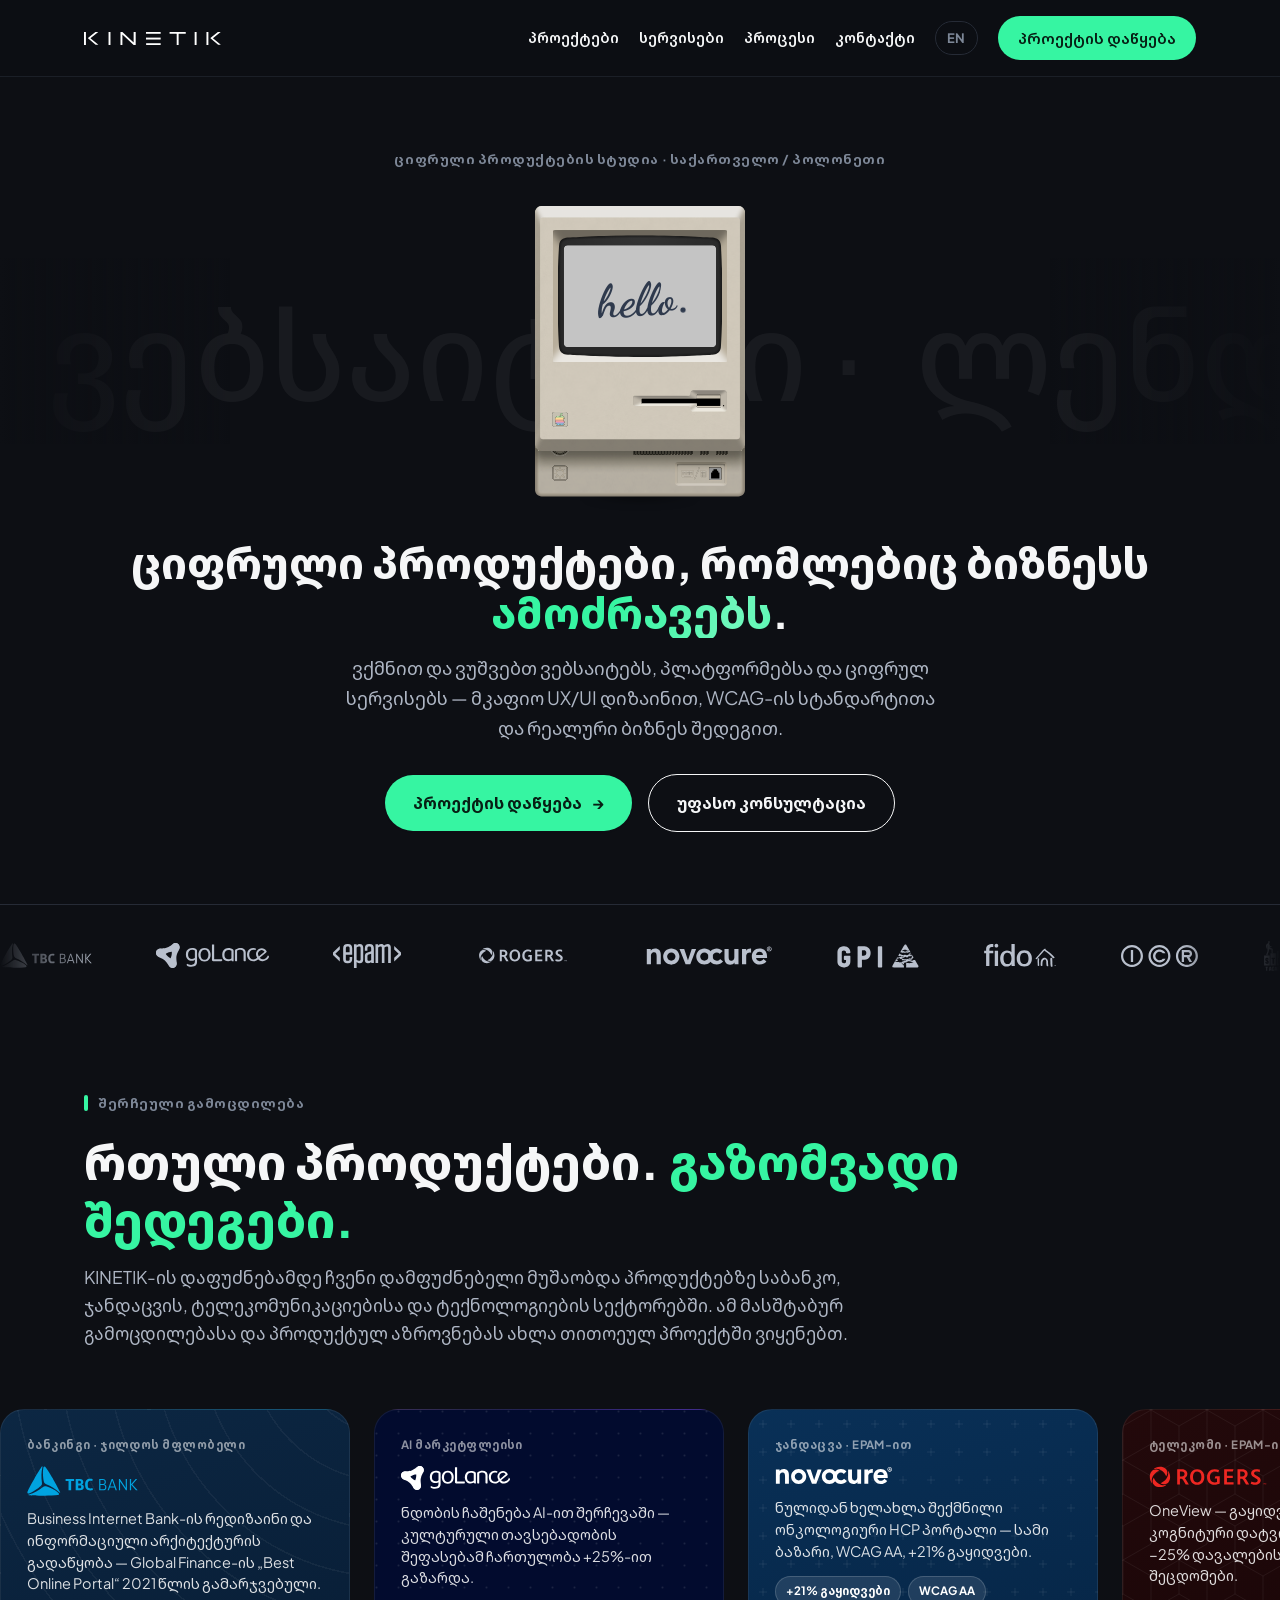
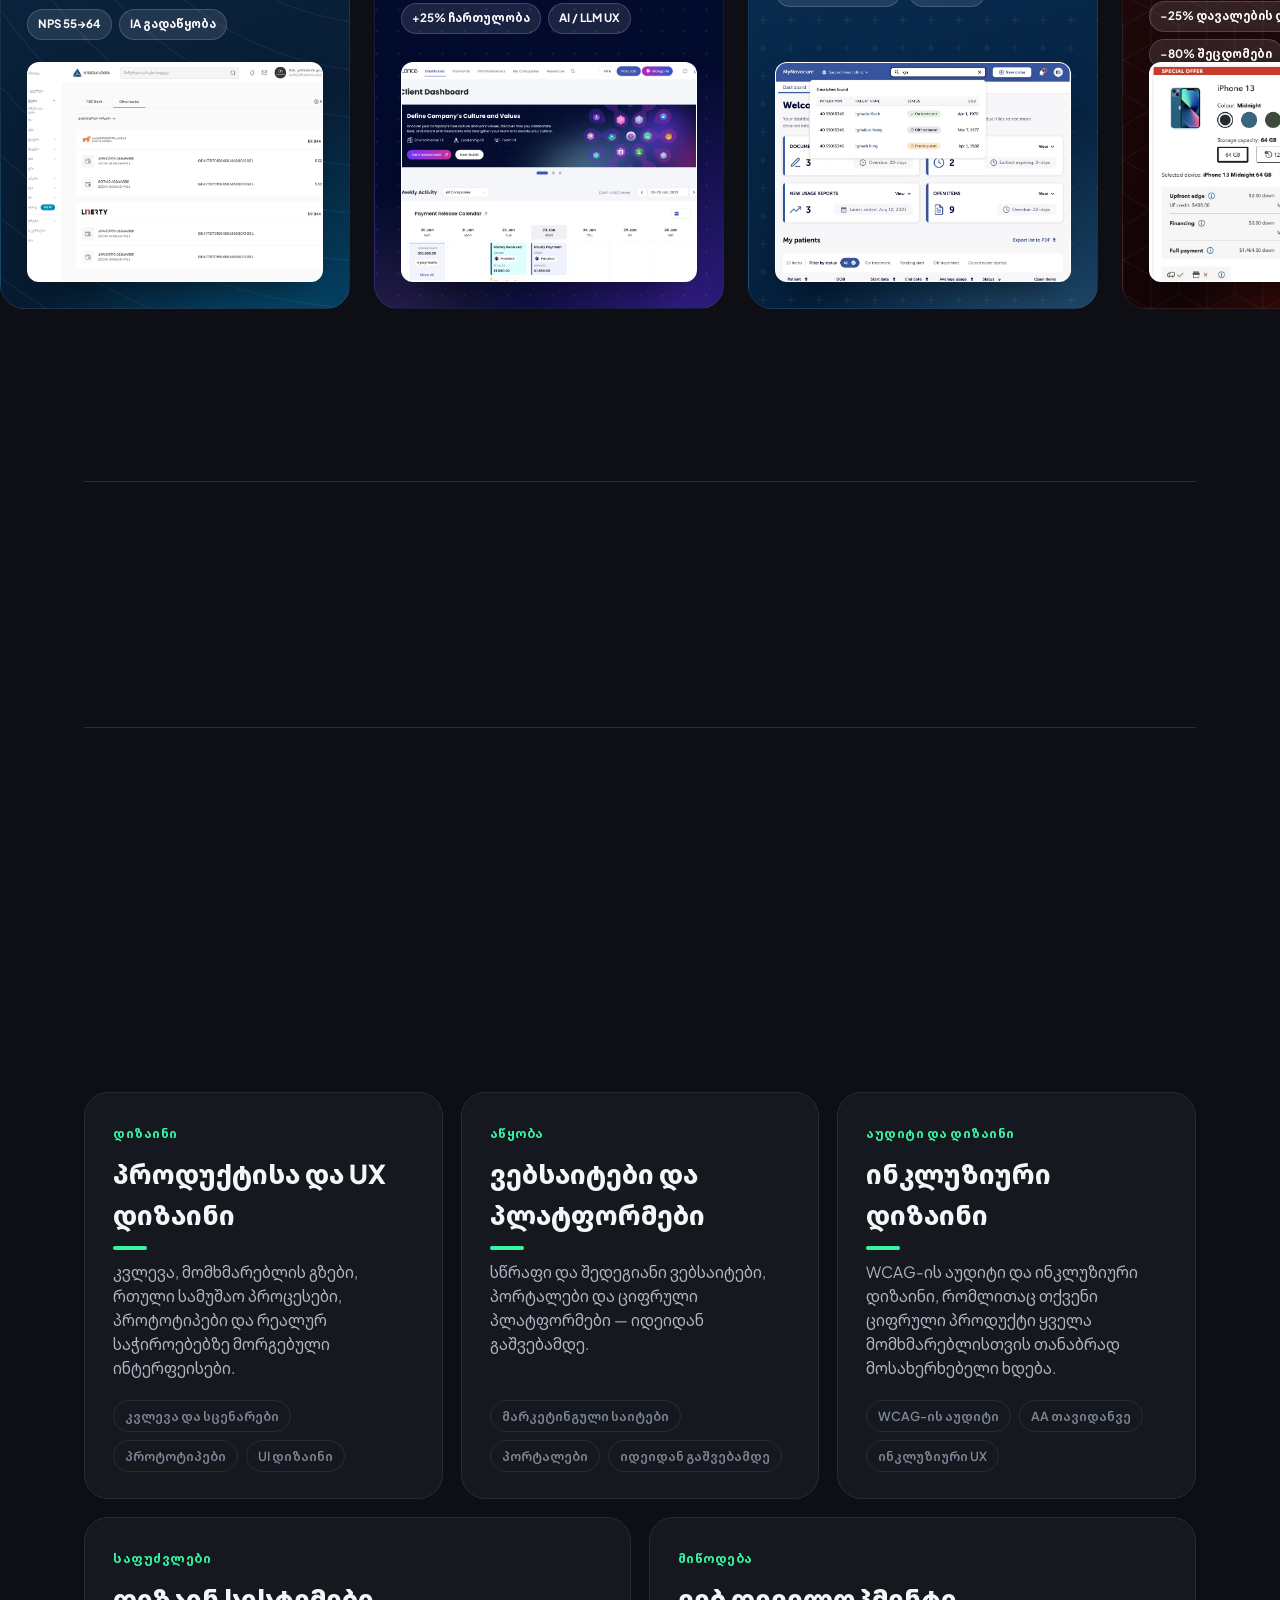
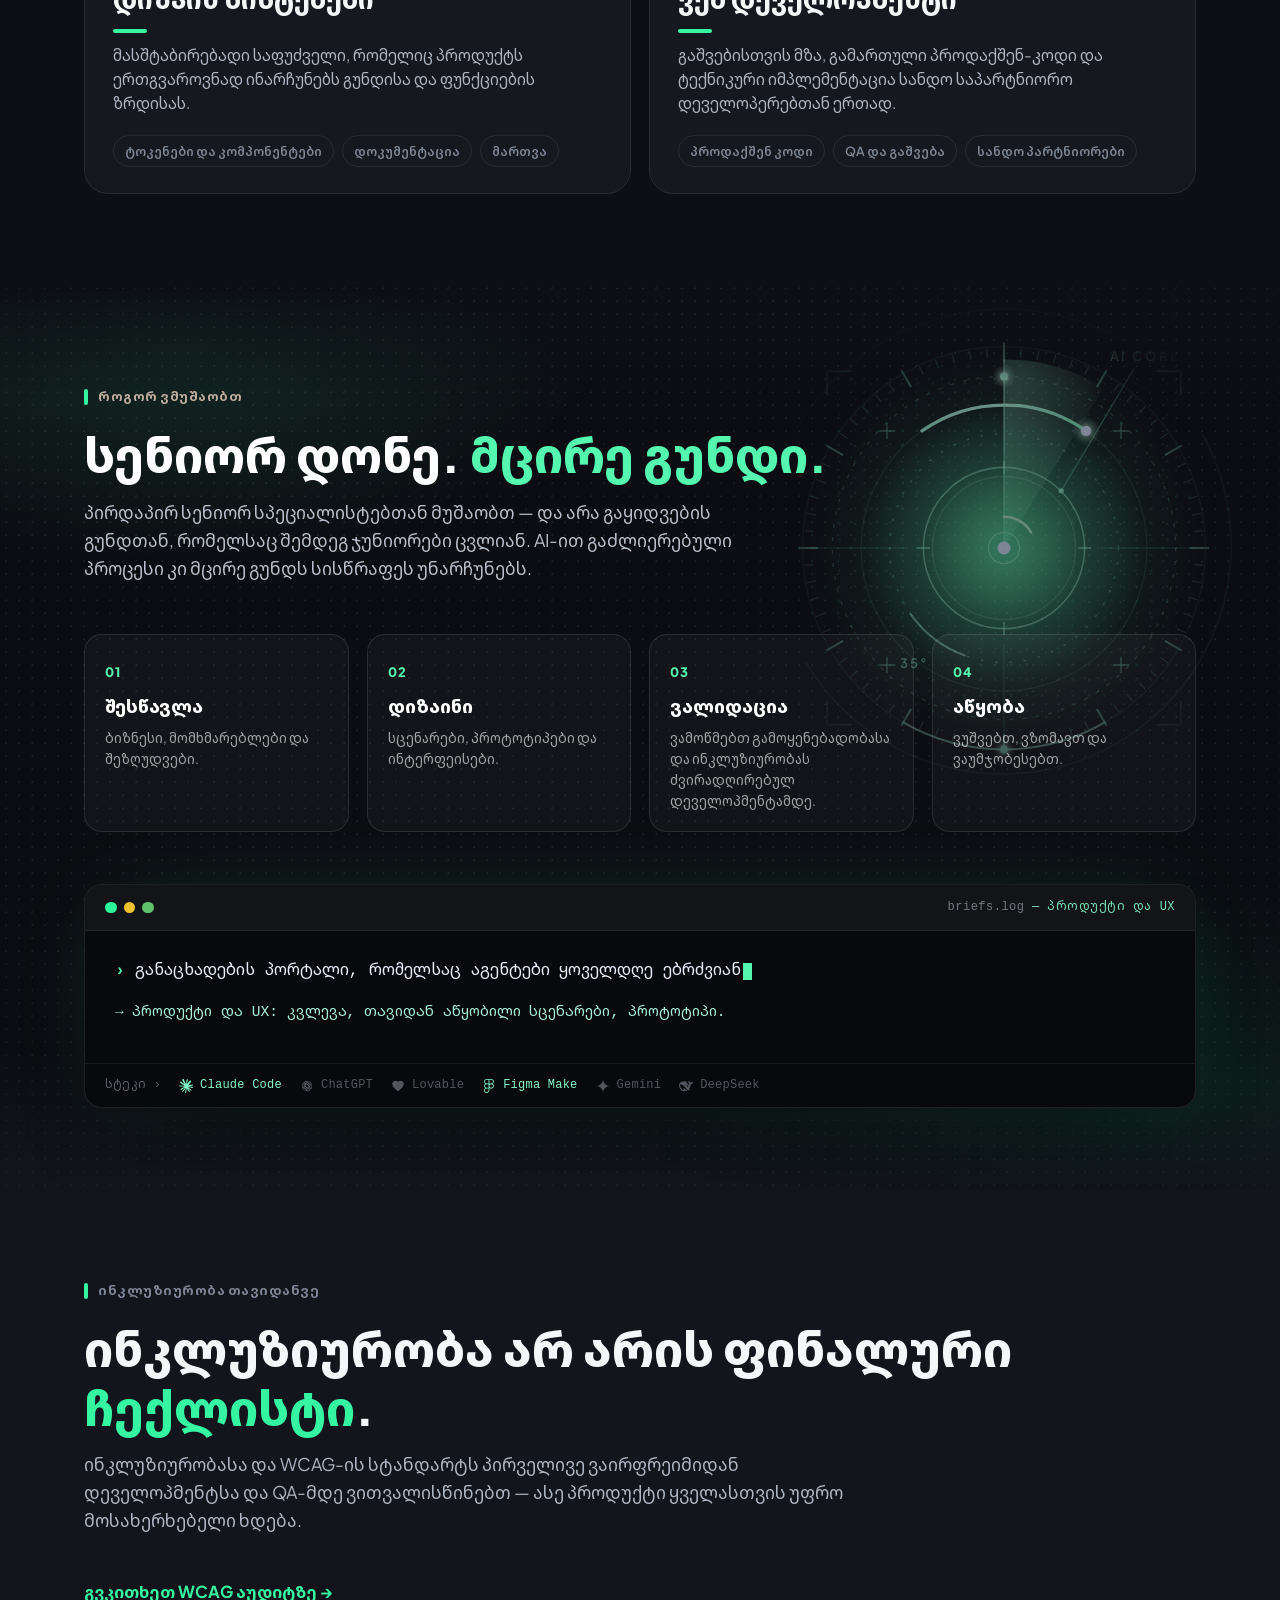
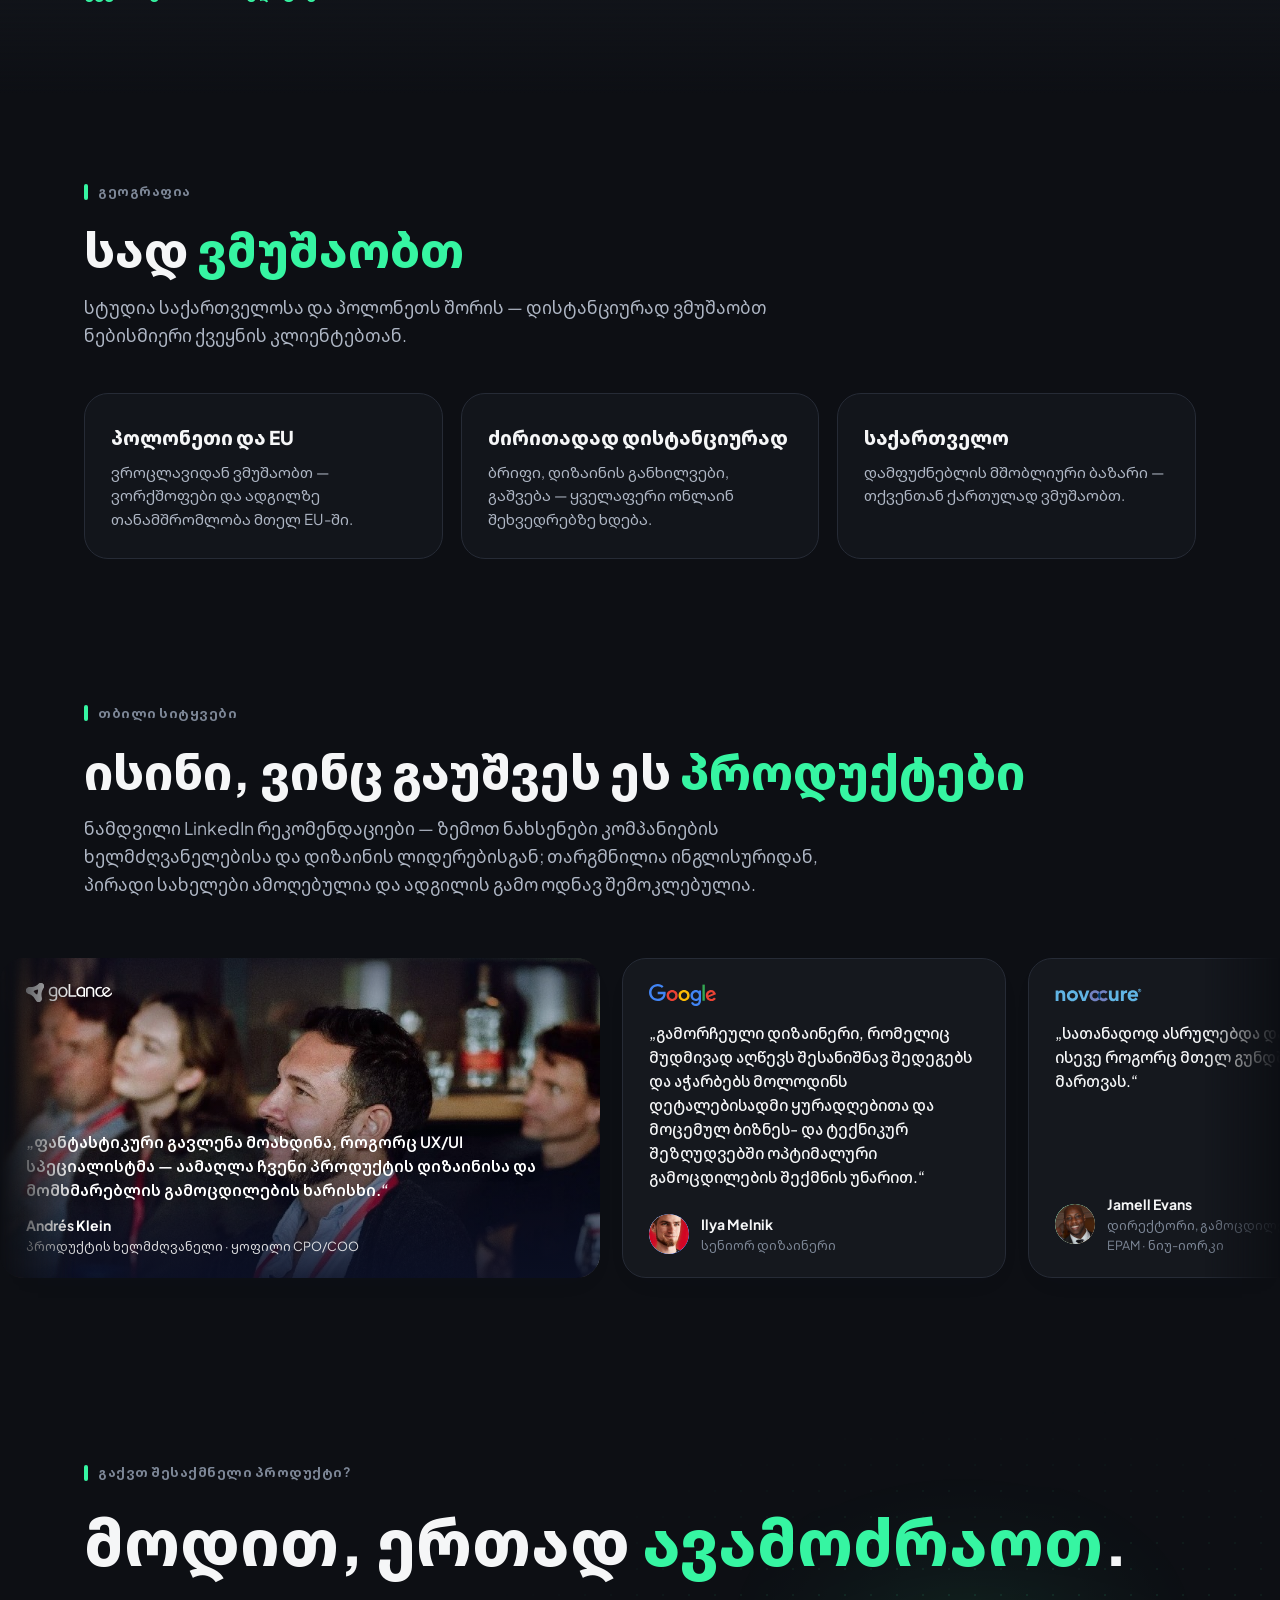
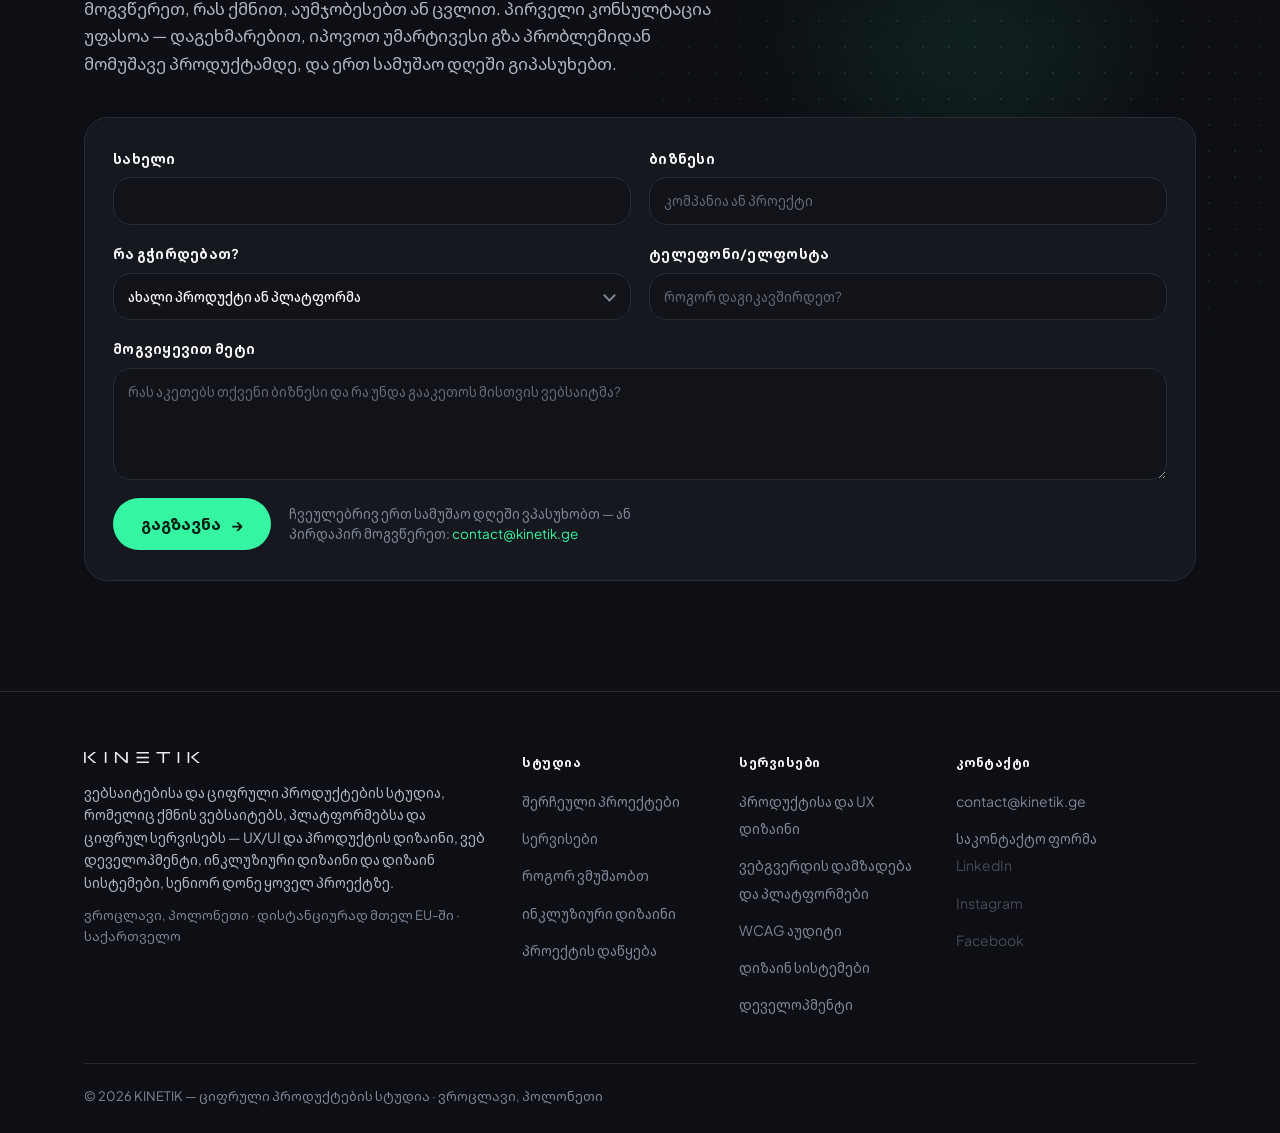
==== commit df3781c5: "Widen the Georgian entity keywords to the terms buyers actually type Georgian is inflectional and Go" ====
--- a/ka/index.html
+++ b/ka/index.html
@@ -74,11 +74,19 @@
       "knowsAbout": [
         "ვებგვერდის დამზადება",
         "საიტის დამზადება",
+        "საიტების დამზადება",
+        "ვებგვერდის შექმნა",
         "ვებ დიზაინი",
         "UX/UI დიზაინი",
+        "UX კვლევა",
         "ციფრული პროდუქტის დიზაინი",
-        "ხელმისაწვდომობა (WCAG)",
-        "დიზაინ სისტემები",
+        "ვებგვერდის ხელმისაწვდომობა",
+        "ხელმისაწვდომობის აუდიტი",
+        "WCAG აუდიტი",
+        "შშმ პირებზე ადაპტირებული ვებგვერდი",
+        "დიზაინ სისტემა",
+        "საიტის რედიზაინი",
+        "ონლაინ მაღაზიის დამზადება",
         "ელკომერცია"
       ],
       "hasOfferCatalog": {
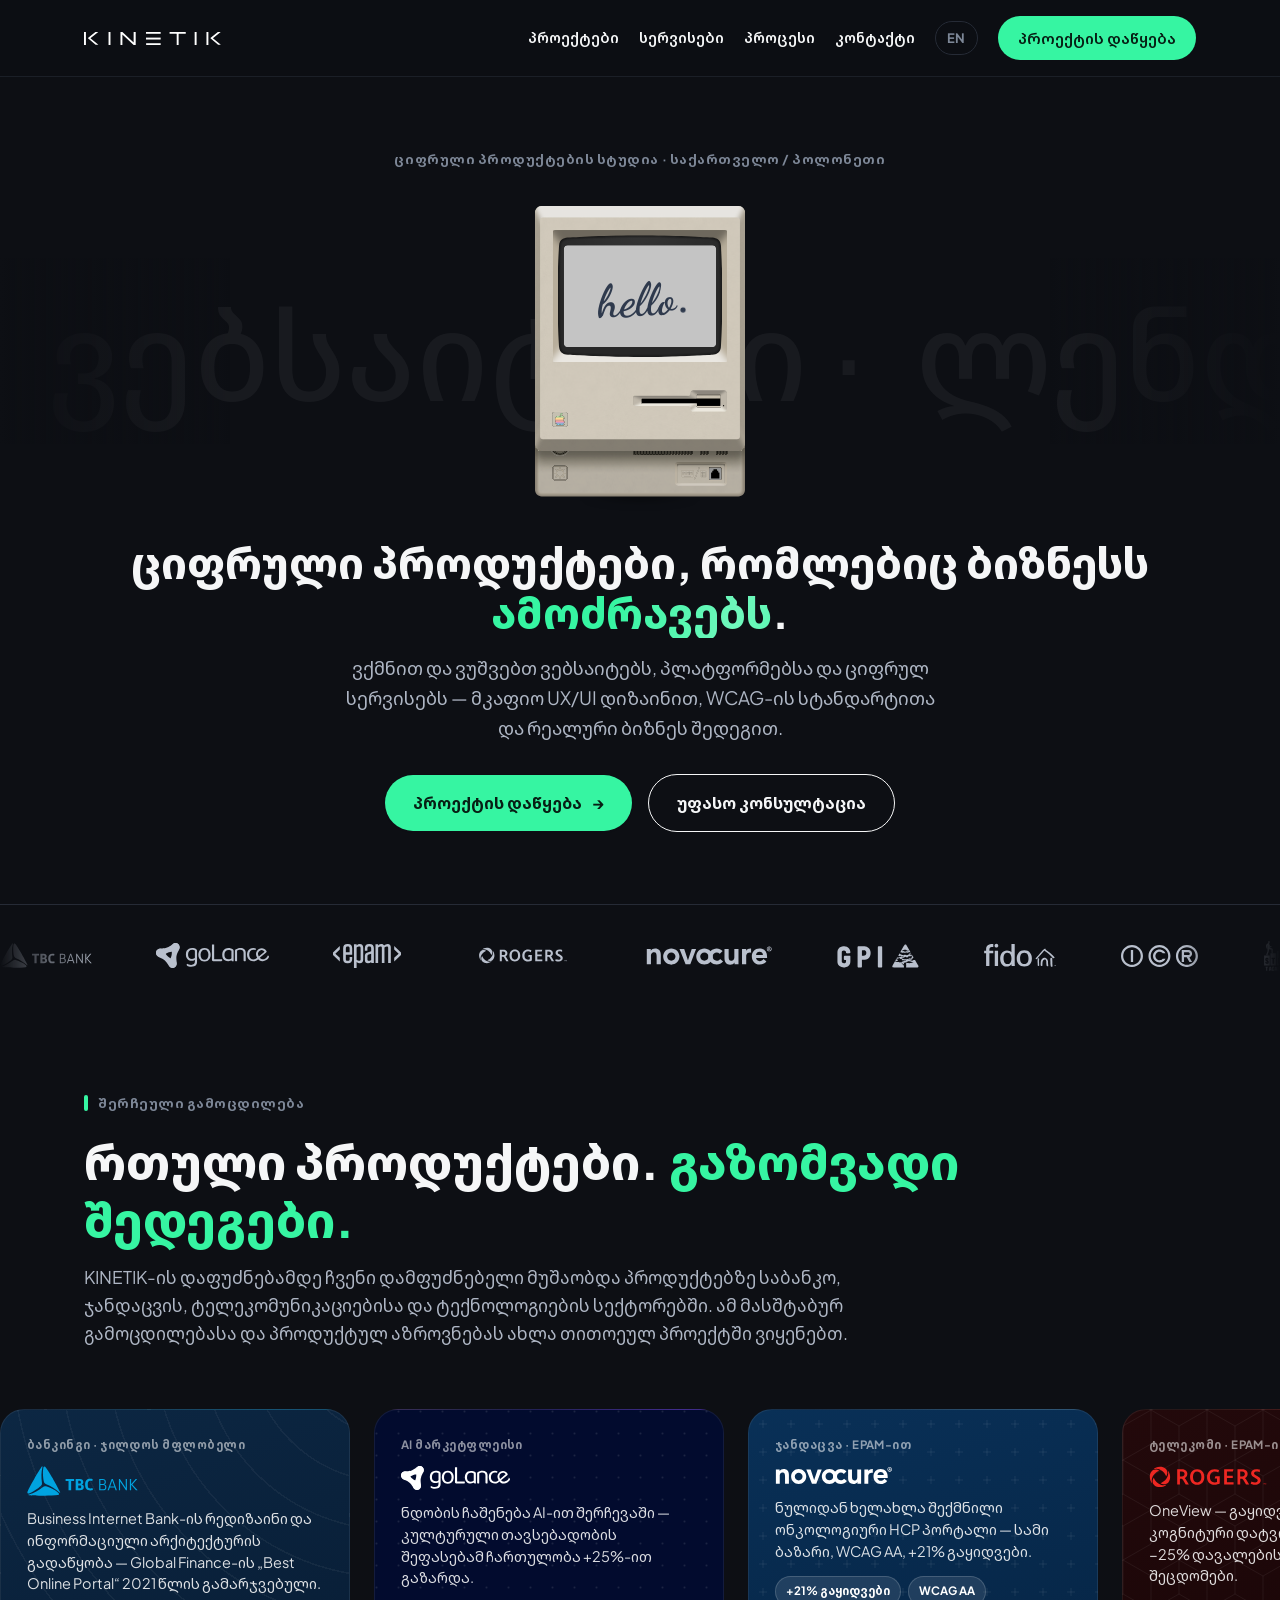
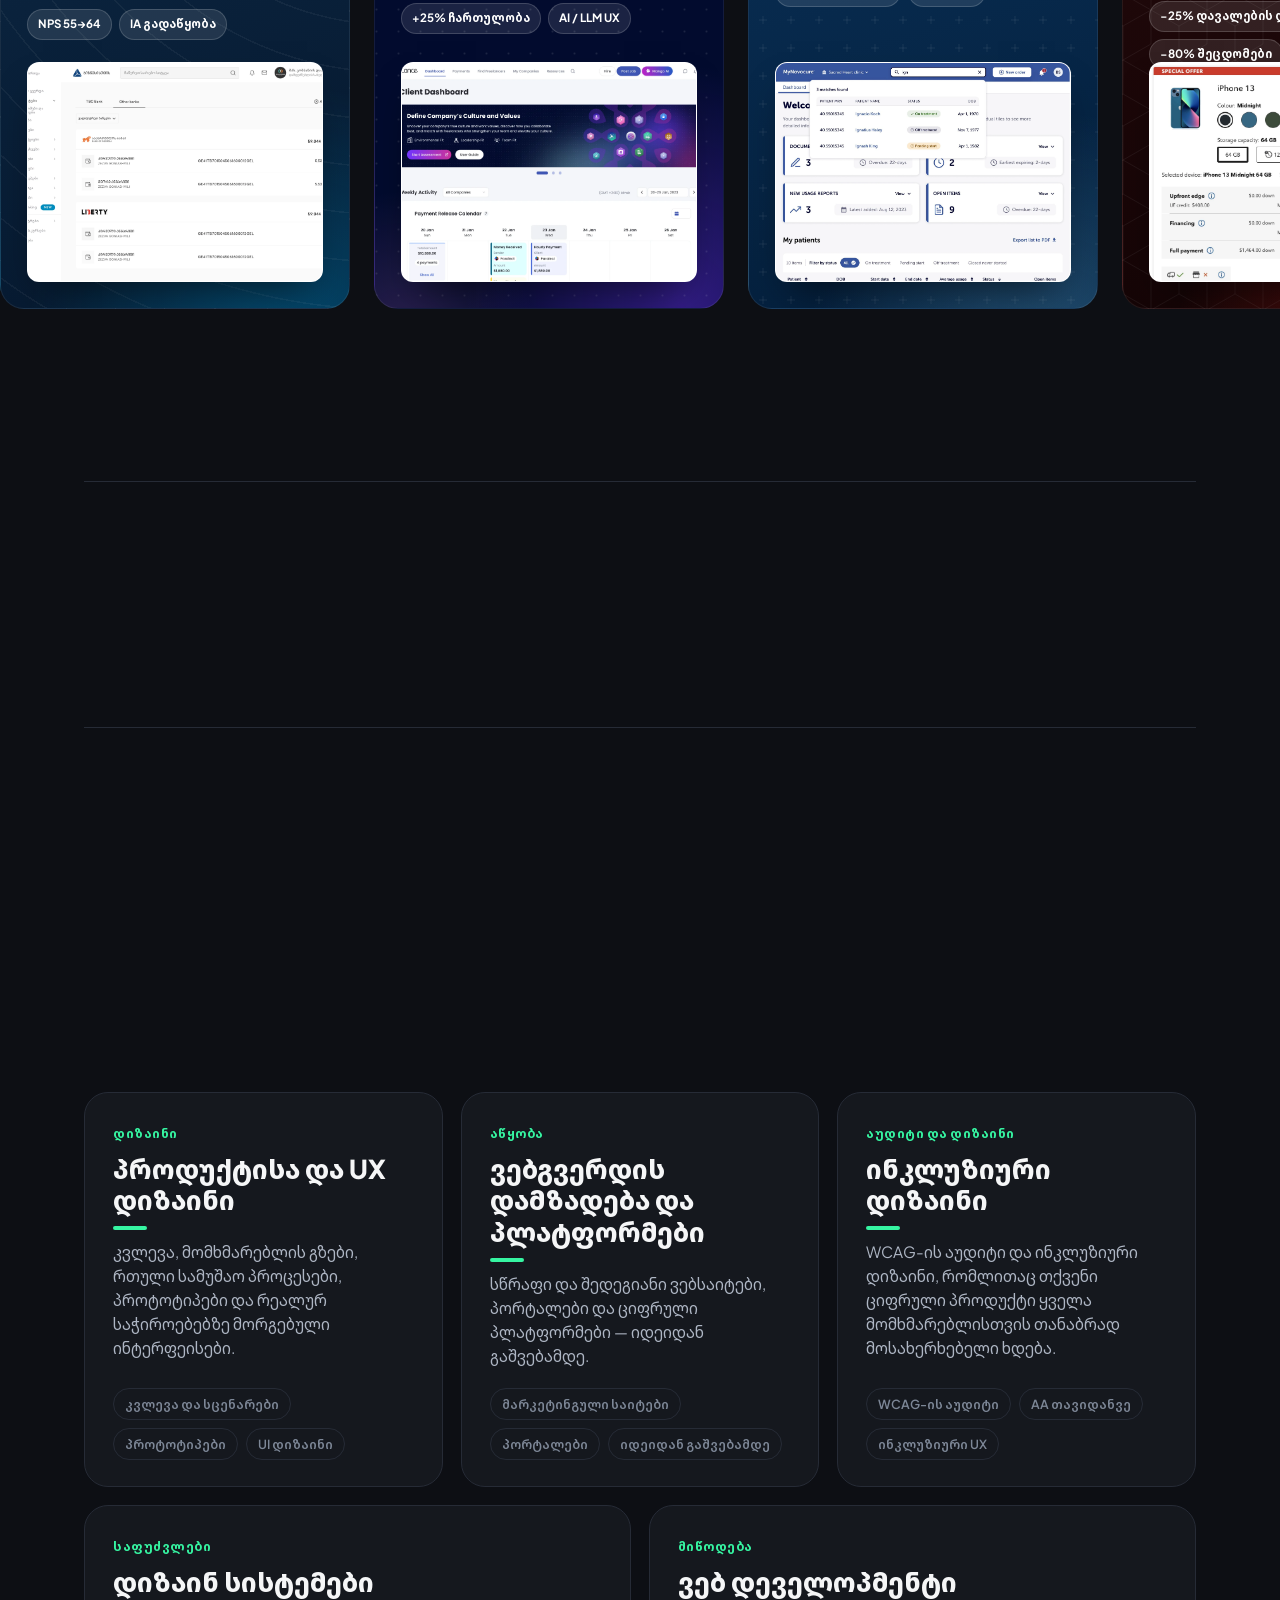
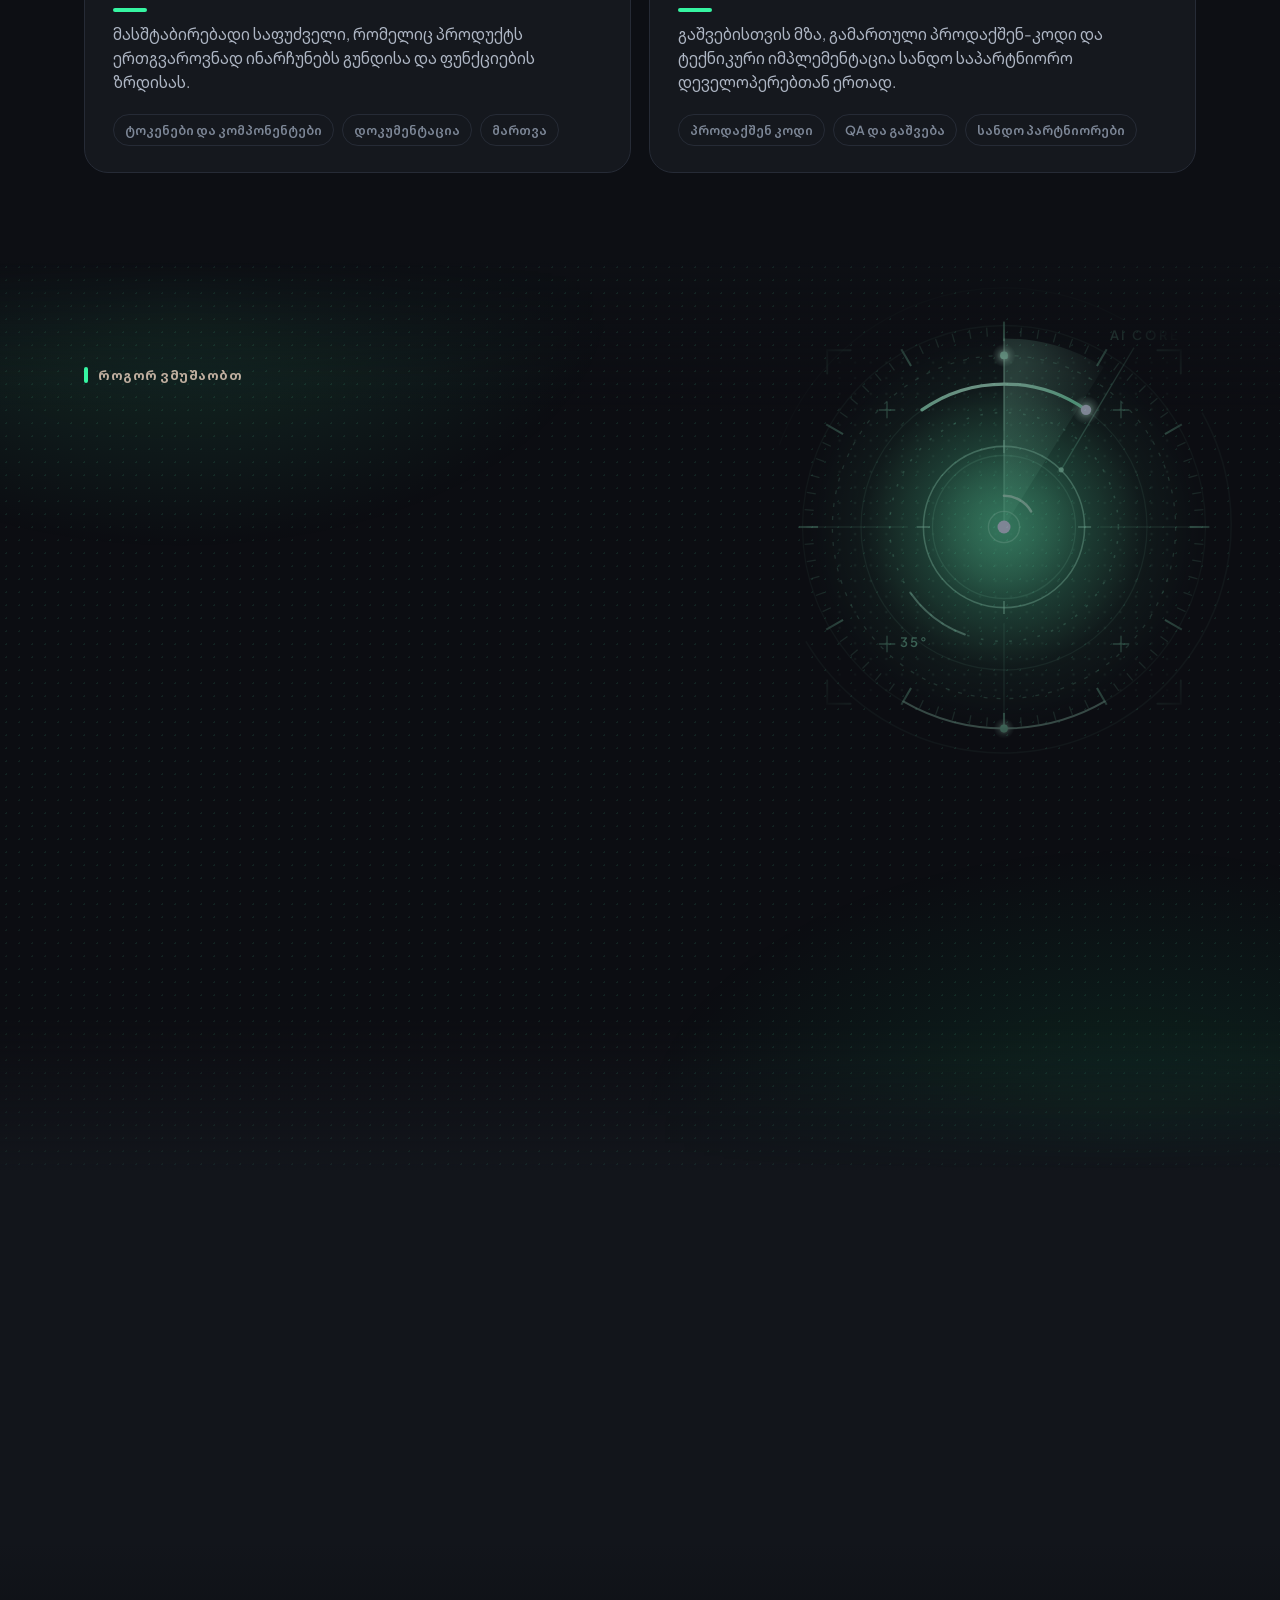
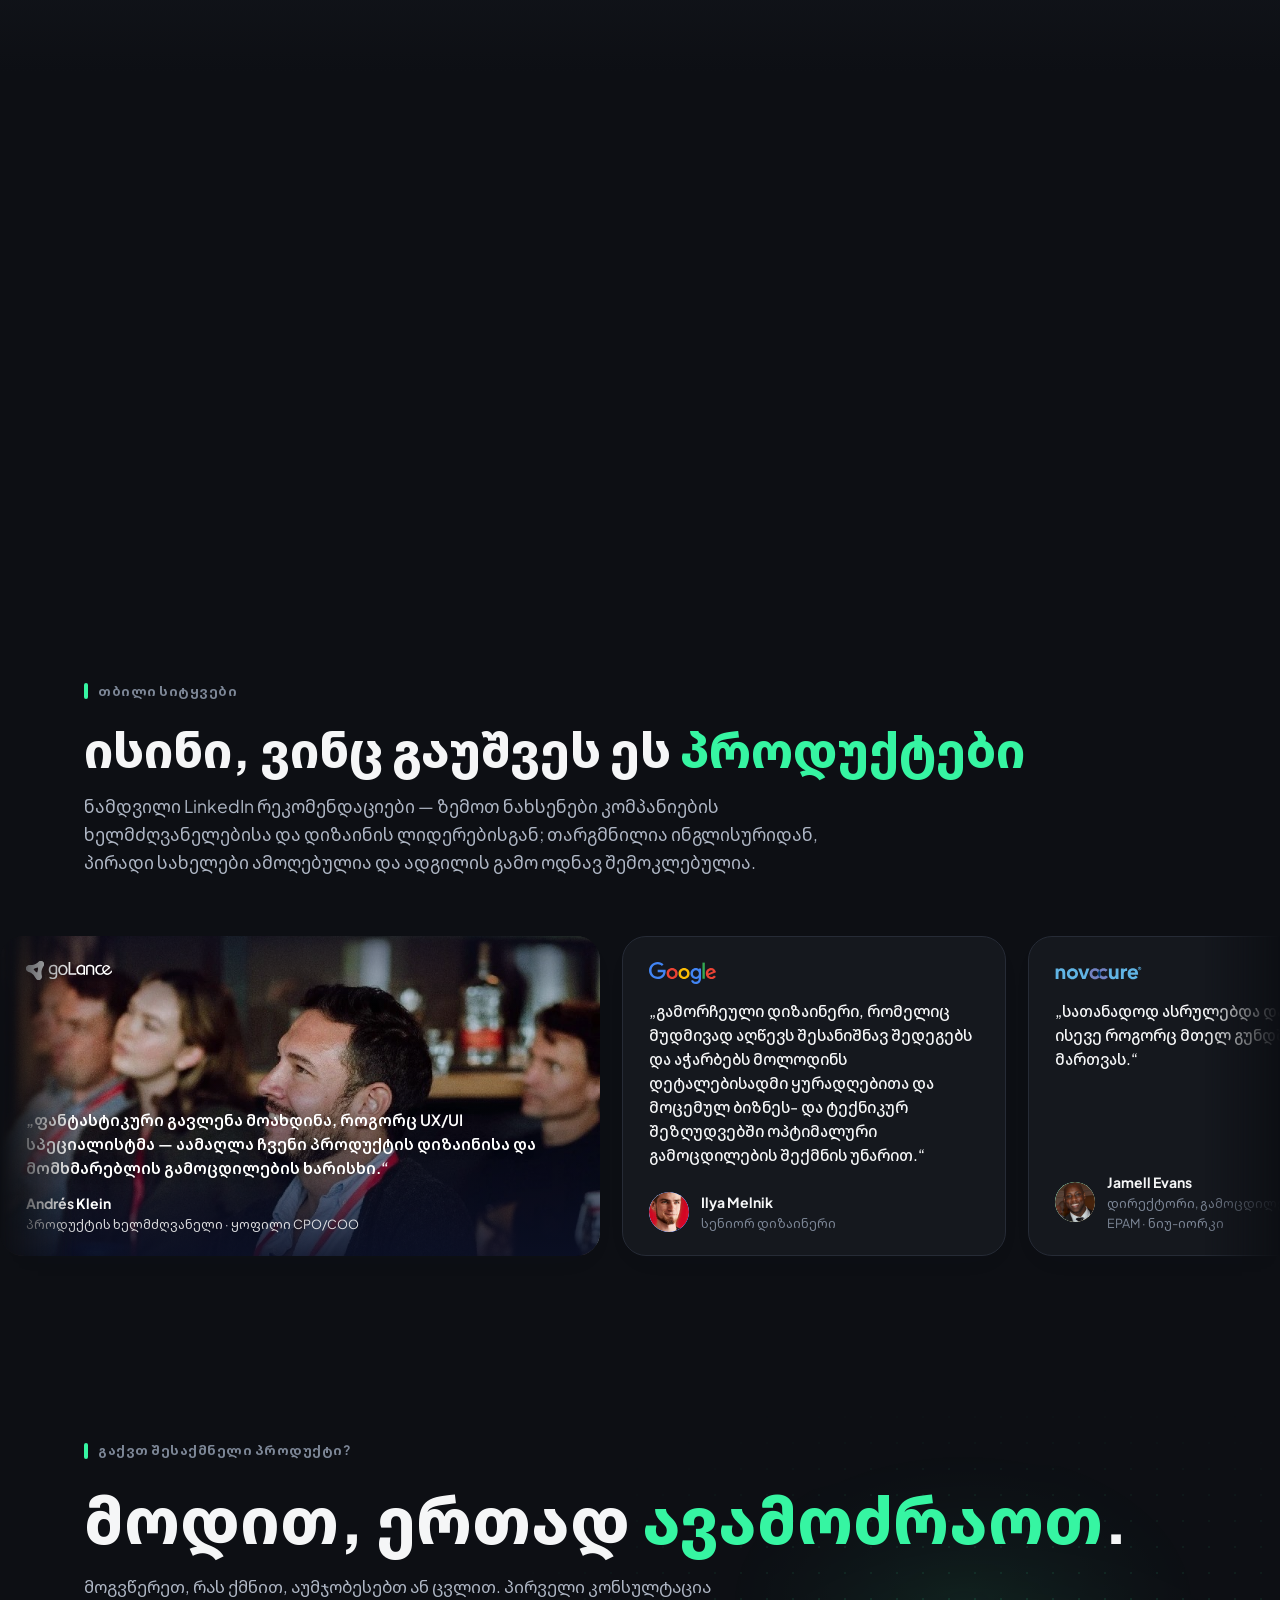
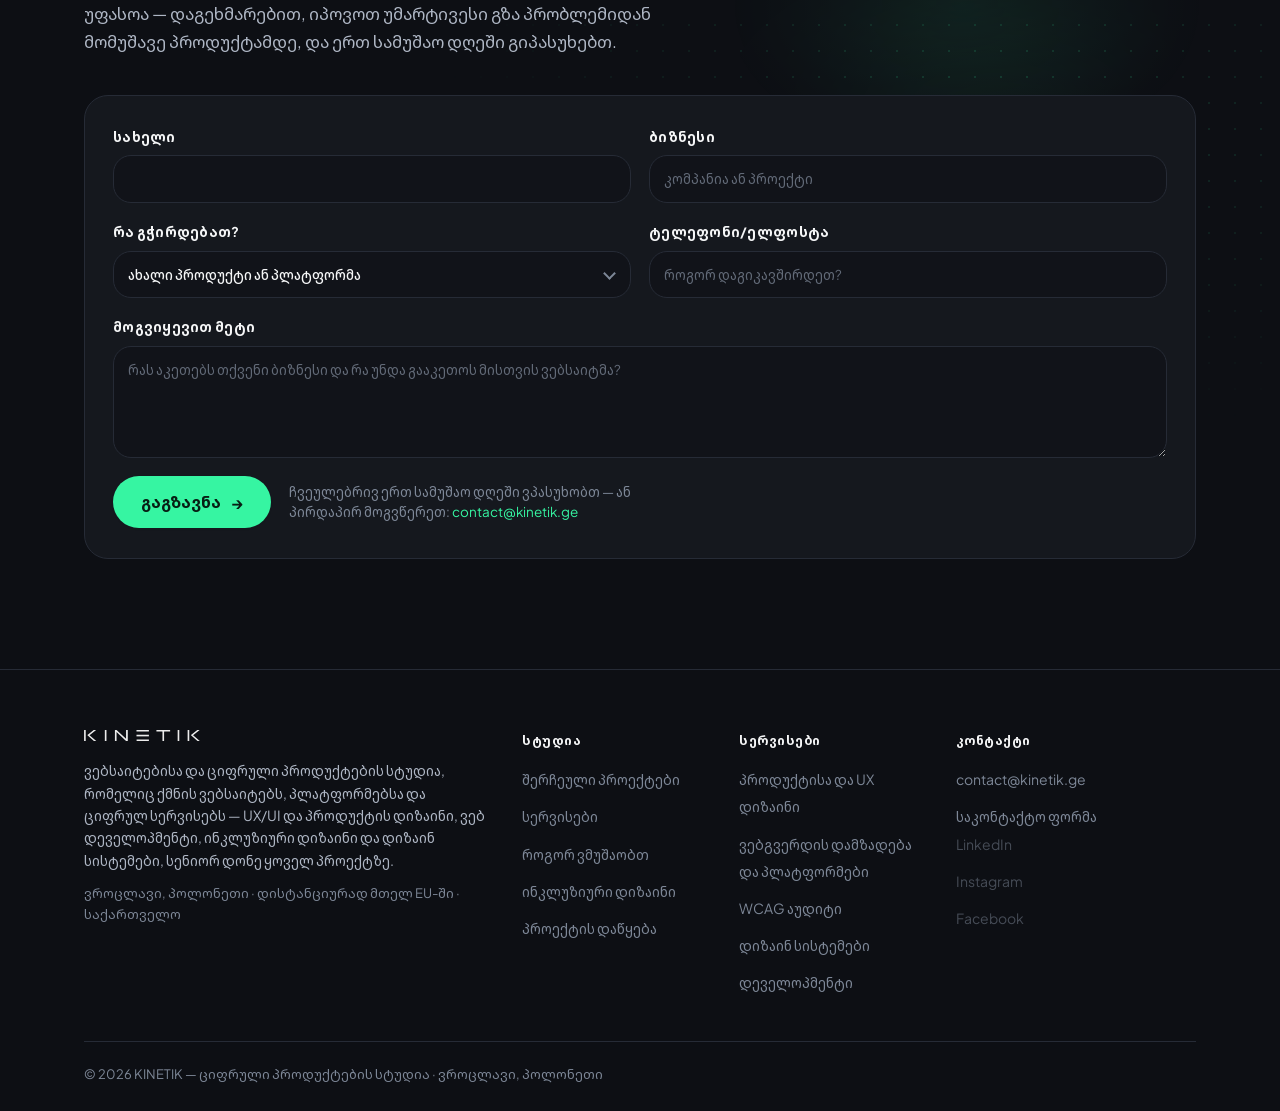
==== commit d6b5d414: "Say the keyword where Google can hear it: headings, snippet length, caching The audit's one high fin" ====
--- a/ka/index.html
+++ b/ka/index.html
@@ -6,9 +6,11 @@
 <!-- SEO1/SEO2, keyword pass 2026-09-02. The commercial query in Georgian is
      "ვებგვერდის დამზადება" — the old title led with "ვებსაიტებისა და ციფრული
      პროდუქტების სტუდია", which is how the studio describes itself and not how
-     anyone searches. Keyword leads, positioning follows, brand closes. -->
-<title>ვებგვერდის დამზადება და ციფრული პროდუქტების სტუდია &mdash; KINETIK</title>
-<meta name="description" content="ვებგვერდის დამზადება, საიტის დიზაინი და ციფრული პროდუქტების შექმნა საქართველოსა და პოლონეთში. ვქმნით ვებგვერდებს, პლატფორმებსა და ციფრულ სერვისებს მკაფიო UX/UI დიზაინითა და რეალური ბიზნეს შედეგით.">
+     anyone searches. Keyword leads, brand closes. Georgian glyphs render wide,
+     so both strings are kept short enough to survive the SERP cutoff — the
+     description is ONE sentence on purpose; a second one only gets ellipsized. -->
+<title>ვებგვერდის დამზადება და დიზაინი &mdash; KINETIK</title>
+<meta name="description" content="ვებგვერდის დამზადება, საიტის დიზაინი და ციფრული პროდუქტების შექმნა საქართველოსა და პოლონეთში.">
 
 <!-- Open Graph / social share preview.
      The base is the real domain now. It appears 6x in this head and 6x in the
@@ -113,7 +115,7 @@
       "@type": "WebPage",
       "@id": "https://www.kinetik.ge/ka/#webpage",
       "url": "https://www.kinetik.ge/ka/",
-      "name": "KINETIK — ვებსაიტებისა და ციფრული პროდუქტების სტუდია",
+      "name": "ვებგვერდის დამზადება და დიზაინი — KINETIK",
       "isPartOf": { "@id": "https://www.kinetik.ge/#website" },
       "about": { "@id": "https://www.kinetik.ge/#organization" },
       "inLanguage": "ka"
@@ -695,27 +697,27 @@
       <p class="section-sub reveal">აირჩიეთ ერთი მიმართულება ან მთელი გზა იდეიდან გაშვებამდე &mdash; ორივე შემთხვევაში იმავე სენიორ სპეციალისტებთან მუშაობთ.</p>
       <div class="svc-grid">
         <article class="svc reveal">
-          <p class="svc-name">პროდუქტისა და UX დიზაინი</p><p class="svc-type">დიზაინი</p>
+          <h3 class="svc-name">პროდუქტისა და UX დიზაინი</h3><p class="svc-type">დიზაინი</p>
           <p class="svc-desc">კვლევა, მომხმარებლის გზები, რთული სამუშაო პროცესები, პროტოტიპები და რეალურ საჭიროებებზე მორგებული ინტერფეისები.</p>
           <ul class="svc-chips"><li>კვლევა და სცენარები</li><li>პროტოტიპები</li><li>UI დიზაინი</li></ul>
         </article>
         <article class="svc reveal d1">
-          <p class="svc-name">ვებსაიტები და პლატფორმები</p><p class="svc-type">აწყობა</p>
+          <h3 class="svc-name">ვებგვერდის დამზადება და პლატფორმები</h3><p class="svc-type">აწყობა</p>
           <p class="svc-desc">სწრაფი და შედეგიანი ვებსაიტები, პორტალები და ციფრული პლატფორმები &mdash; იდეიდან გაშვებამდე.</p>
           <ul class="svc-chips"><li>მარკეტინგული საიტები</li><li>პორტალები</li><li>იდეიდან გაშვებამდე</li></ul>
         </article>
         <article class="svc reveal d2">
-          <p class="svc-name">ინკლუზიური დიზაინი</p><p class="svc-type">აუდიტი და დიზაინი</p>
+          <h3 class="svc-name">ინკლუზიური დიზაინი</h3><p class="svc-type">აუდიტი და დიზაინი</p>
           <p class="svc-desc">WCAG-ის აუდიტი და ინკლუზიური დიზაინი, რომლითაც თქვენი ციფრული პროდუქტი ყველა მომხმარებლისთვის თანაბრად მოსახერხებელი ხდება.</p>
           <ul class="svc-chips"><li>WCAG-ის აუდიტი</li><li>AA თავიდანვე</li><li>ინკლუზიური UX</li></ul>
         </article>
         <article class="svc svc-wide reveal">
-          <p class="svc-name">დიზაინ სისტემები</p><p class="svc-type">საფუძვლები</p>
+          <h3 class="svc-name">დიზაინ სისტემები</h3><p class="svc-type">საფუძვლები</p>
           <p class="svc-desc">მასშტაბირებადი საფუძველი, რომელიც პროდუქტს ერთგვაროვნად ინარჩუნებს გუნდისა და ფუნქციების ზრდისას.</p>
           <ul class="svc-chips"><li>ტოკენები და კომპონენტები</li><li>დოკუმენტაცია</li><li>მართვა</li></ul>
         </article>
         <article class="svc svc-wide reveal d1">
-          <p class="svc-name">ვებ დეველოპმენტი</p><p class="svc-type">მიწოდება</p>
+          <h3 class="svc-name">ვებ დეველოპმენტი</h3><p class="svc-type">მიწოდება</p>
           <p class="svc-desc">გაშვებისთვის მზა, გამართული პროდაქშენ-კოდი და ტექნიკური იმპლემენტაცია სანდო საპარტნიორო დეველოპერებთან ერთად.</p>
           <ul class="svc-chips"><li>პროდაქშენ კოდი</li><li>QA და გაშვება</li><li>სანდო პარტნიორები</li></ul>
         </article>
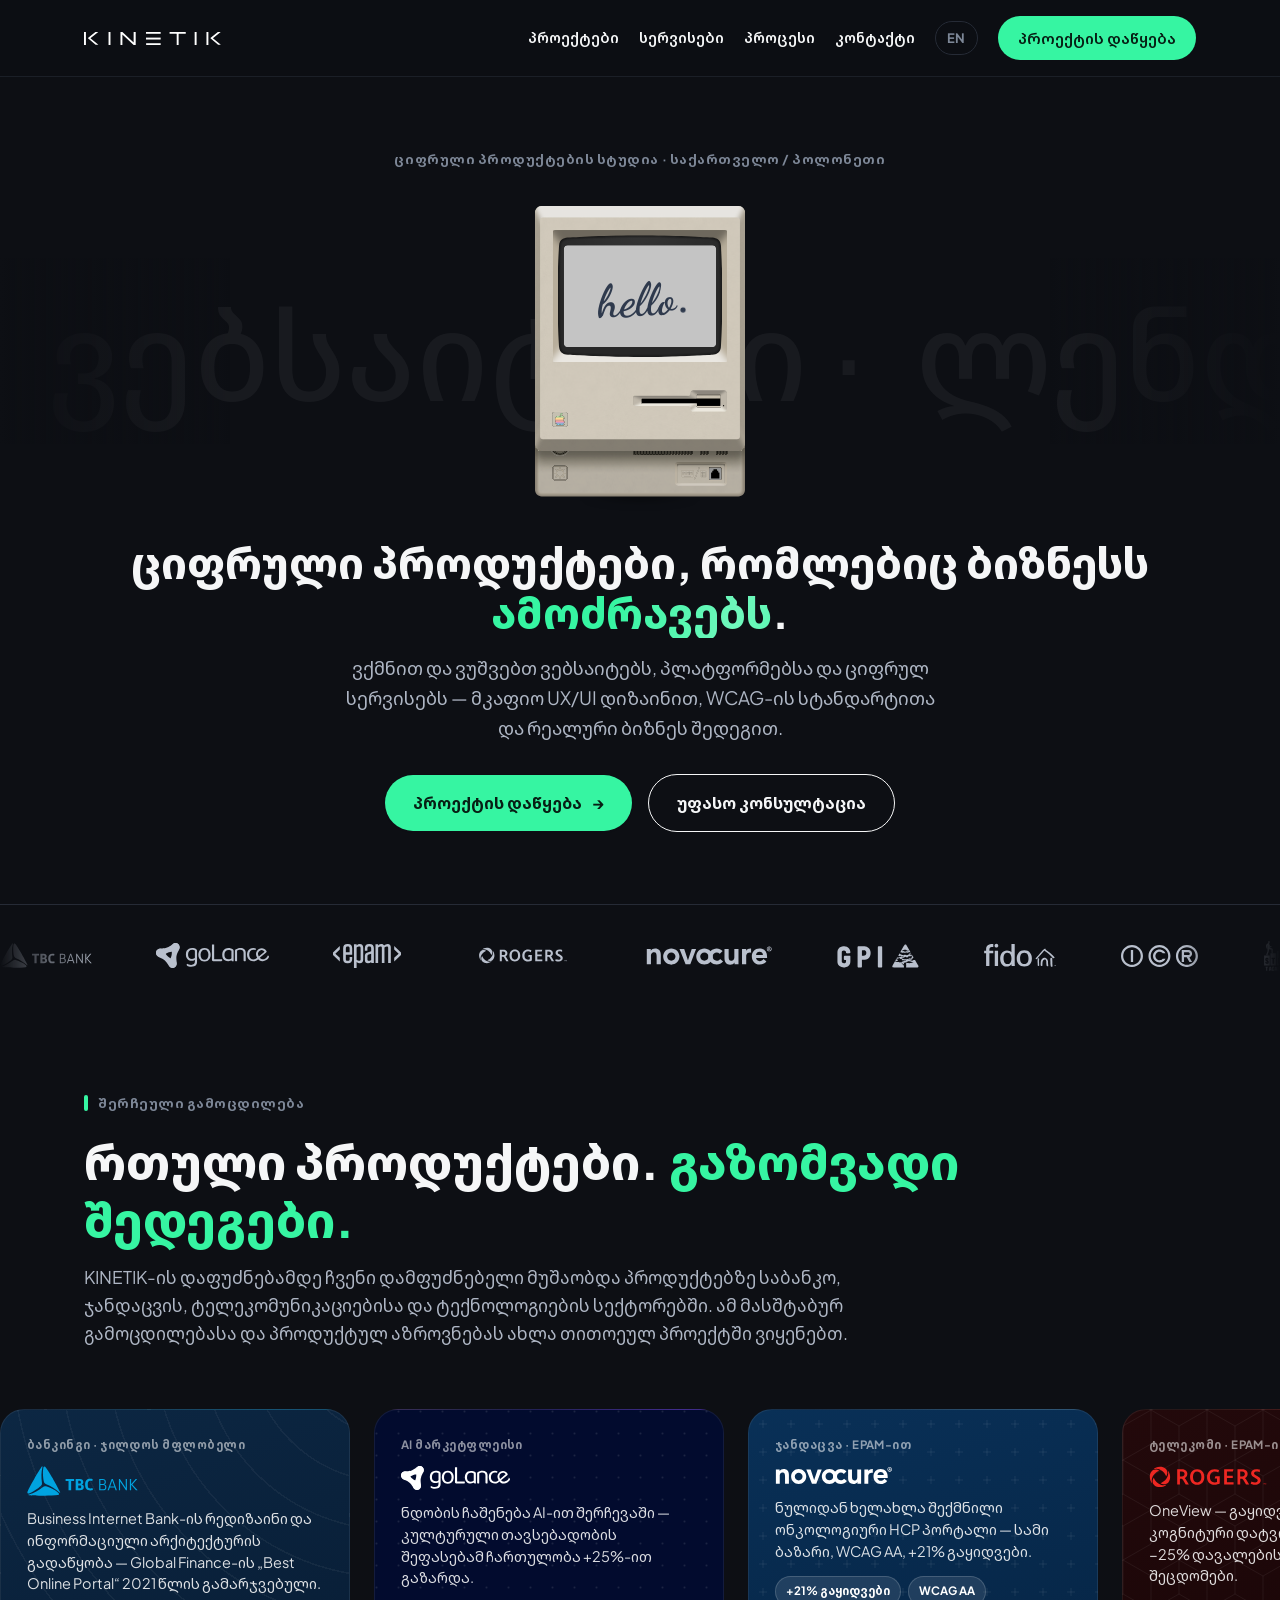
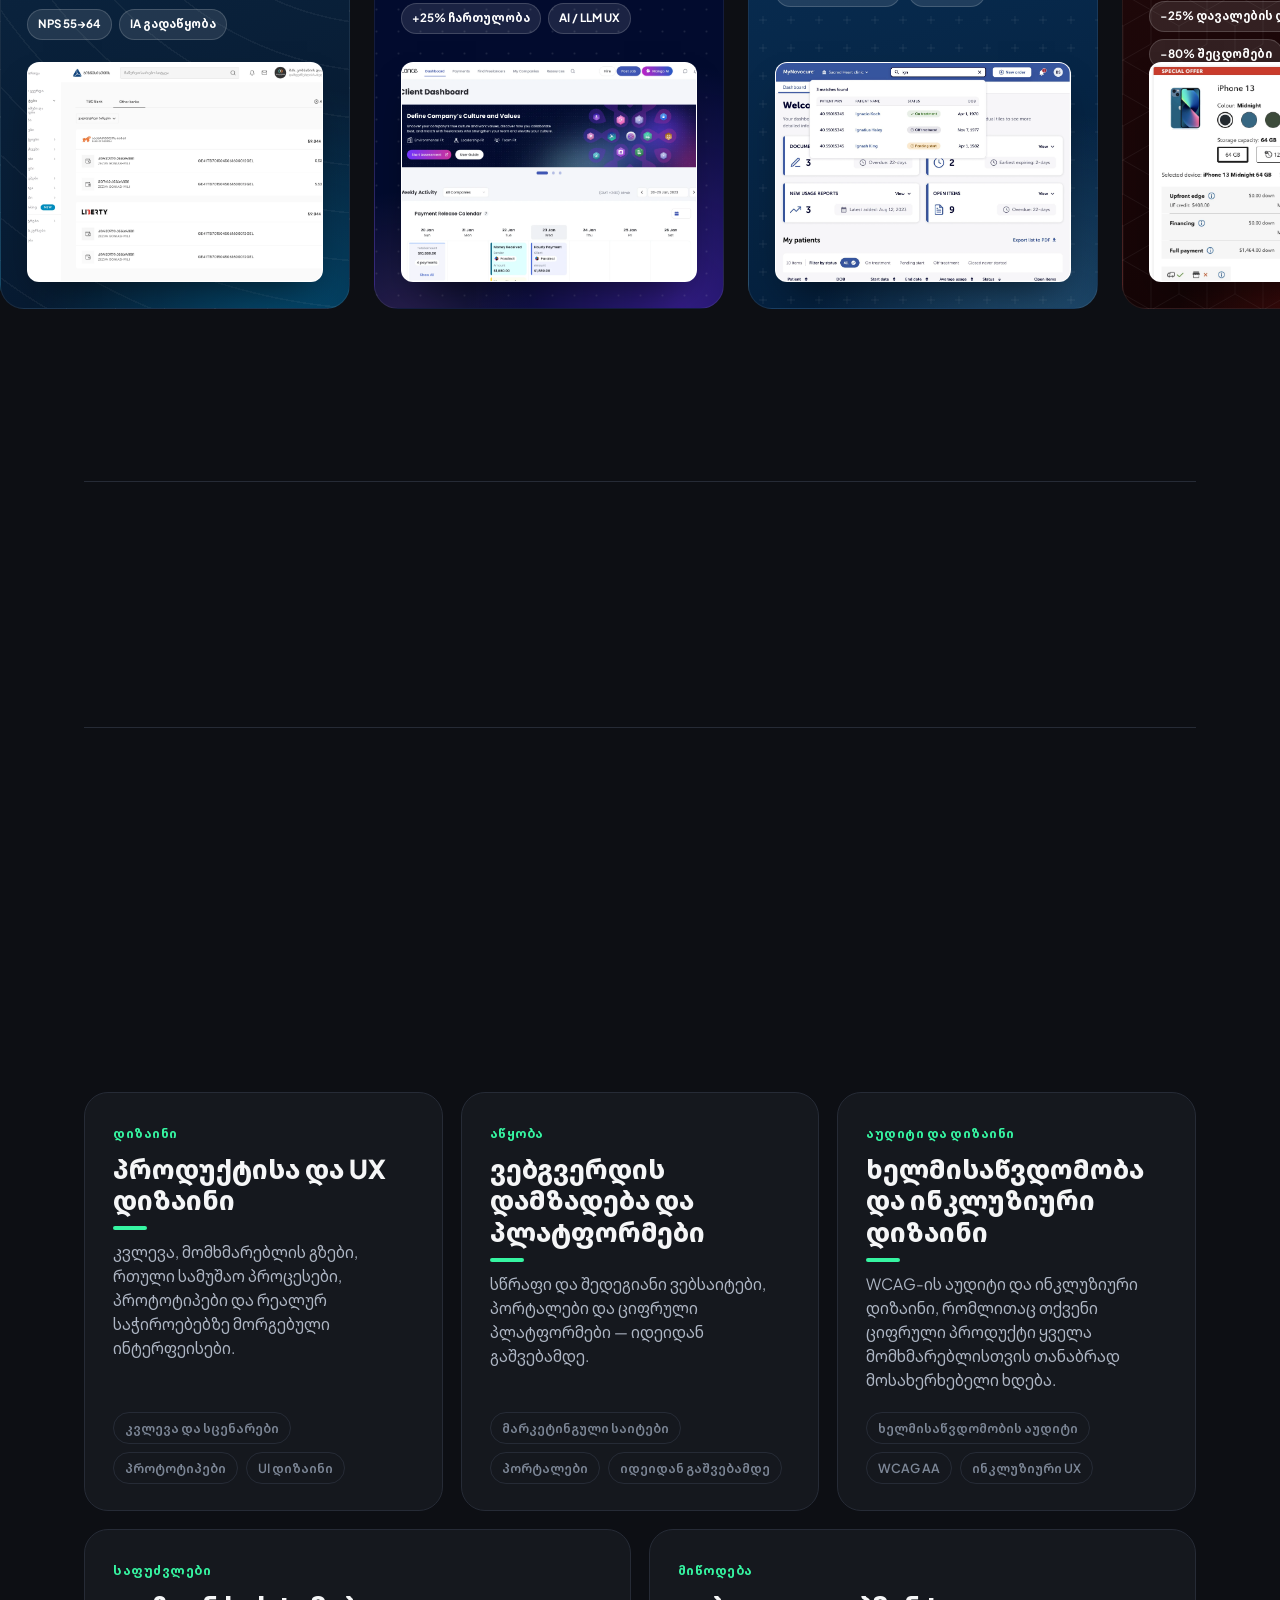
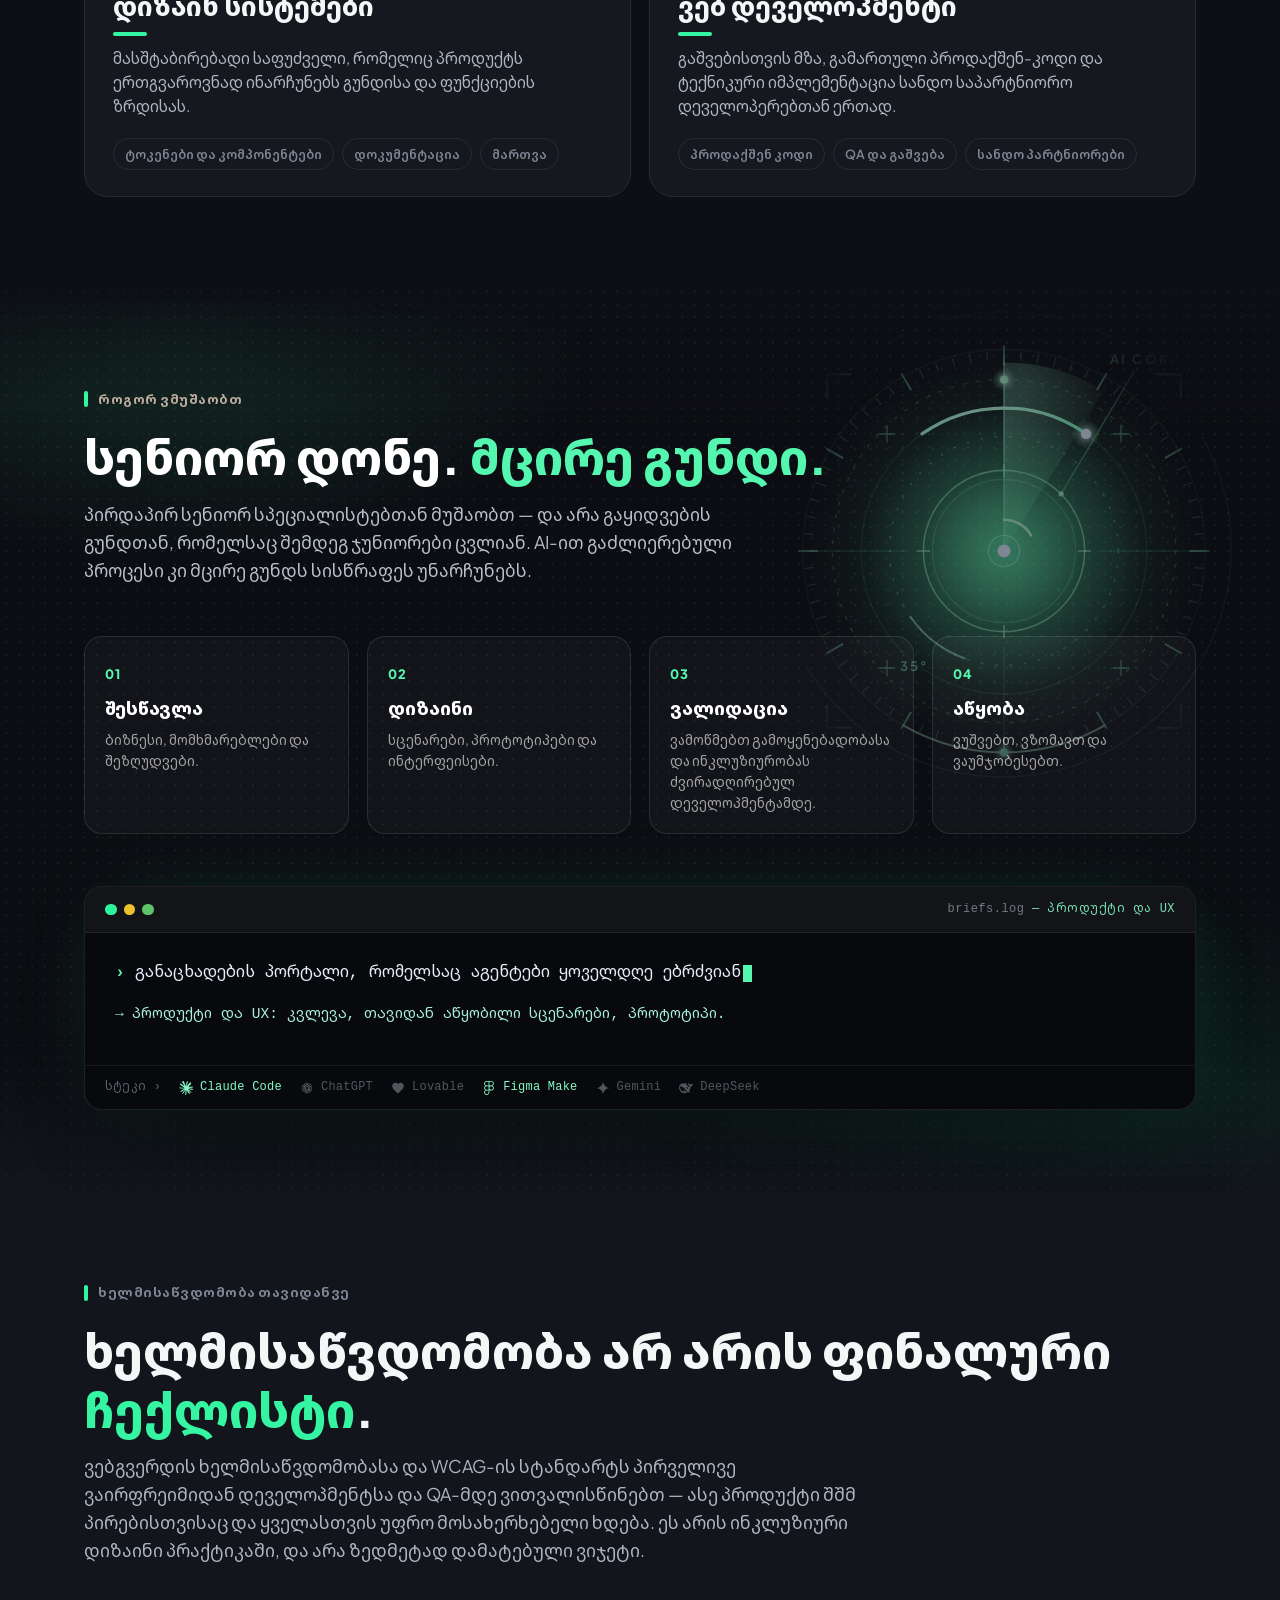
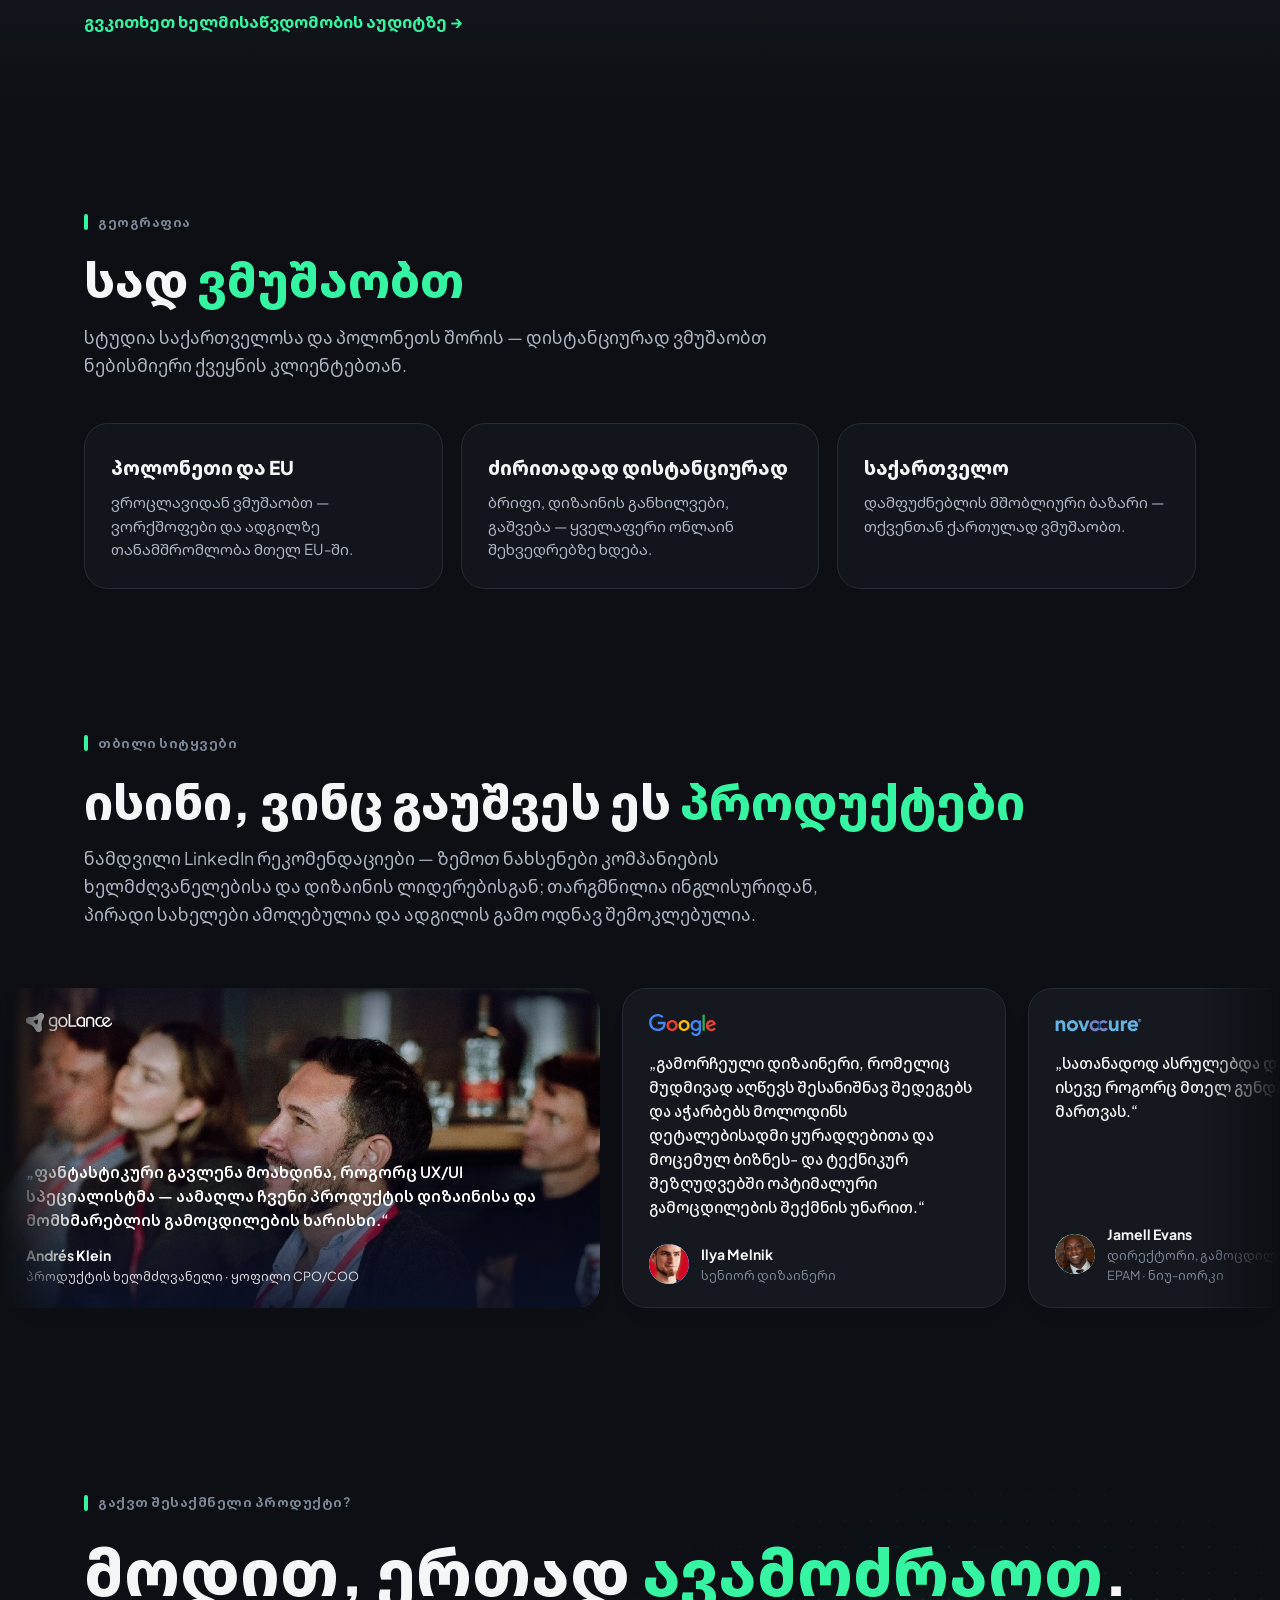
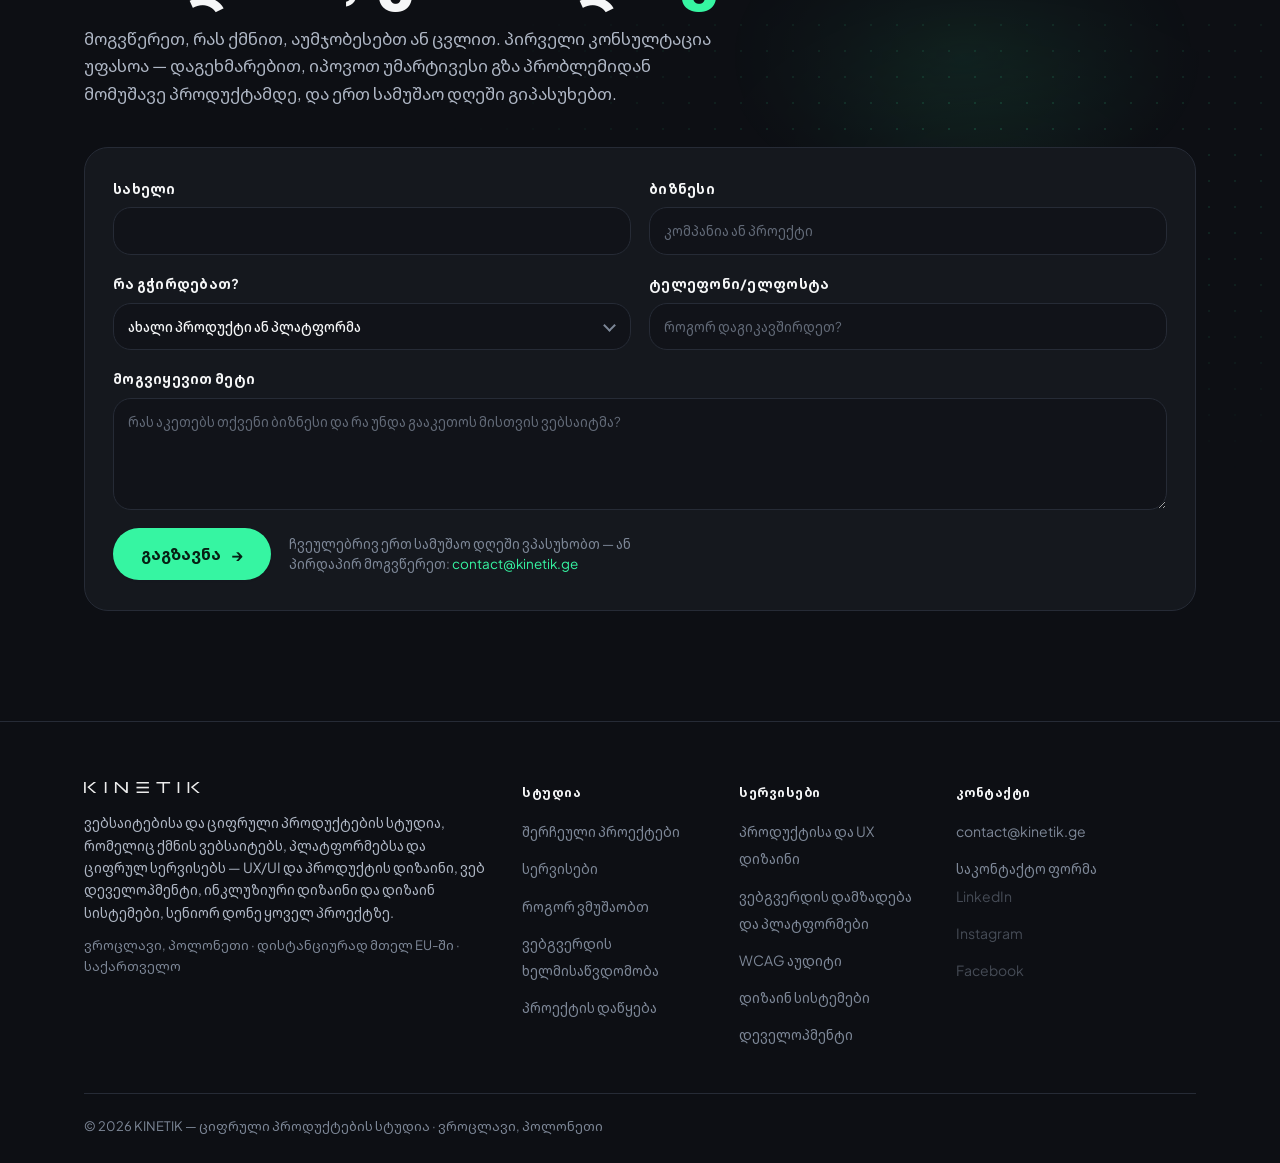
==== commit fa161901: "Say ხელმისაწვდომობა, the word the law and the buyer actually use The accessibility section was writt" ====
--- a/ka/index.html
+++ b/ka/index.html
@@ -707,9 +707,9 @@
           <ul class="svc-chips"><li>მარკეტინგული საიტები</li><li>პორტალები</li><li>იდეიდან გაშვებამდე</li></ul>
         </article>
         <article class="svc reveal d2">
-          <h3 class="svc-name">ინკლუზიური დიზაინი</h3><p class="svc-type">აუდიტი და დიზაინი</p>
+          <h3 class="svc-name">ხელმისაწვდომობა და ინკლუზიური დიზაინი</h3><p class="svc-type">აუდიტი და დიზაინი</p>
           <p class="svc-desc">WCAG-ის აუდიტი და ინკლუზიური დიზაინი, რომლითაც თქვენი ციფრული პროდუქტი ყველა მომხმარებლისთვის თანაბრად მოსახერხებელი ხდება.</p>
-          <ul class="svc-chips"><li>WCAG-ის აუდიტი</li><li>AA თავიდანვე</li><li>ინკლუზიური UX</li></ul>
+          <ul class="svc-chips"><li>ხელმისაწვდომობის აუდიტი</li><li>WCAG AA</li><li>ინკლუზიური UX</li></ul>
         </article>
         <article class="svc svc-wide reveal">
           <h3 class="svc-name">დიზაინ სისტემები</h3><p class="svc-type">საფუძვლები</p>
@@ -870,10 +870,10 @@
   <!-- ============ ACCESSIBILITY ============ -->
   <section class="a11y" id="accessibility">
     <div class="wrap">
-      <p class="kicker reveal"><span class="kbar"></span>ინკლუზიურობა თავიდანვე</p>
-      <h2 class="section-title reveal">ინკლუზიურობა არ არის ფინალური <span class="accent">ჩექლისტი</span>.</h2>
-      <p class="section-sub reveal">ინკლუზიურობასა და WCAG-ის სტანდარტს პირველივე ვაირფრეიმიდან დეველოპმენტსა და QA-მდე ვითვალისწინებთ &mdash; ასე პროდუქტი ყველასთვის უფრო მოსახერხებელი ხდება.</p>
-      <p class="a11y-link reveal d1"><a href="#contact">გვკითხეთ WCAG აუდიტზე <span class="btn-arrow">→</span></a></p>
+      <p class="kicker reveal"><span class="kbar"></span>ხელმისაწვდომობა თავიდანვე</p>
+      <h2 class="section-title reveal">ხელმისაწვდომობა არ არის ფინალური <span class="accent">ჩექლისტი</span>.</h2>
+      <p class="section-sub reveal">ვებგვერდის ხელმისაწვდომობასა და WCAG-ის სტანდარტს პირველივე ვაირფრეიმიდან დეველოპმენტსა და QA-მდე ვითვალისწინებთ &mdash; ასე პროდუქტი შშმ პირებისთვისაც და ყველასთვის უფრო მოსახერხებელი ხდება. ეს არის ინკლუზიური დიზაინი პრაქტიკაში, და არა ზედმეტად დამატებული ვიჯეტი.</p>
+      <p class="a11y-link reveal d1"><a href="#contact">გვკითხეთ ხელმისაწვდომობის აუდიტზე <span class="btn-arrow">→</span></a></p>
     </div>
   </section>
 
@@ -945,7 +945,7 @@
           <li><a href="#work">შერჩეული პროექტები</a></li>
           <li><a href="#services">სერვისები</a></li>
           <li><a href="#process">როგორ ვმუშაობთ</a></li>
-          <li><a href="#accessibility">ინკლუზიური დიზაინი</a></li>
+          <li><a href="#accessibility">ვებგვერდის ხელმისაწვდომობა</a></li>
           <li><a href="#contact">პროექტის დაწყება</a></li>
         </ul>
       </nav>
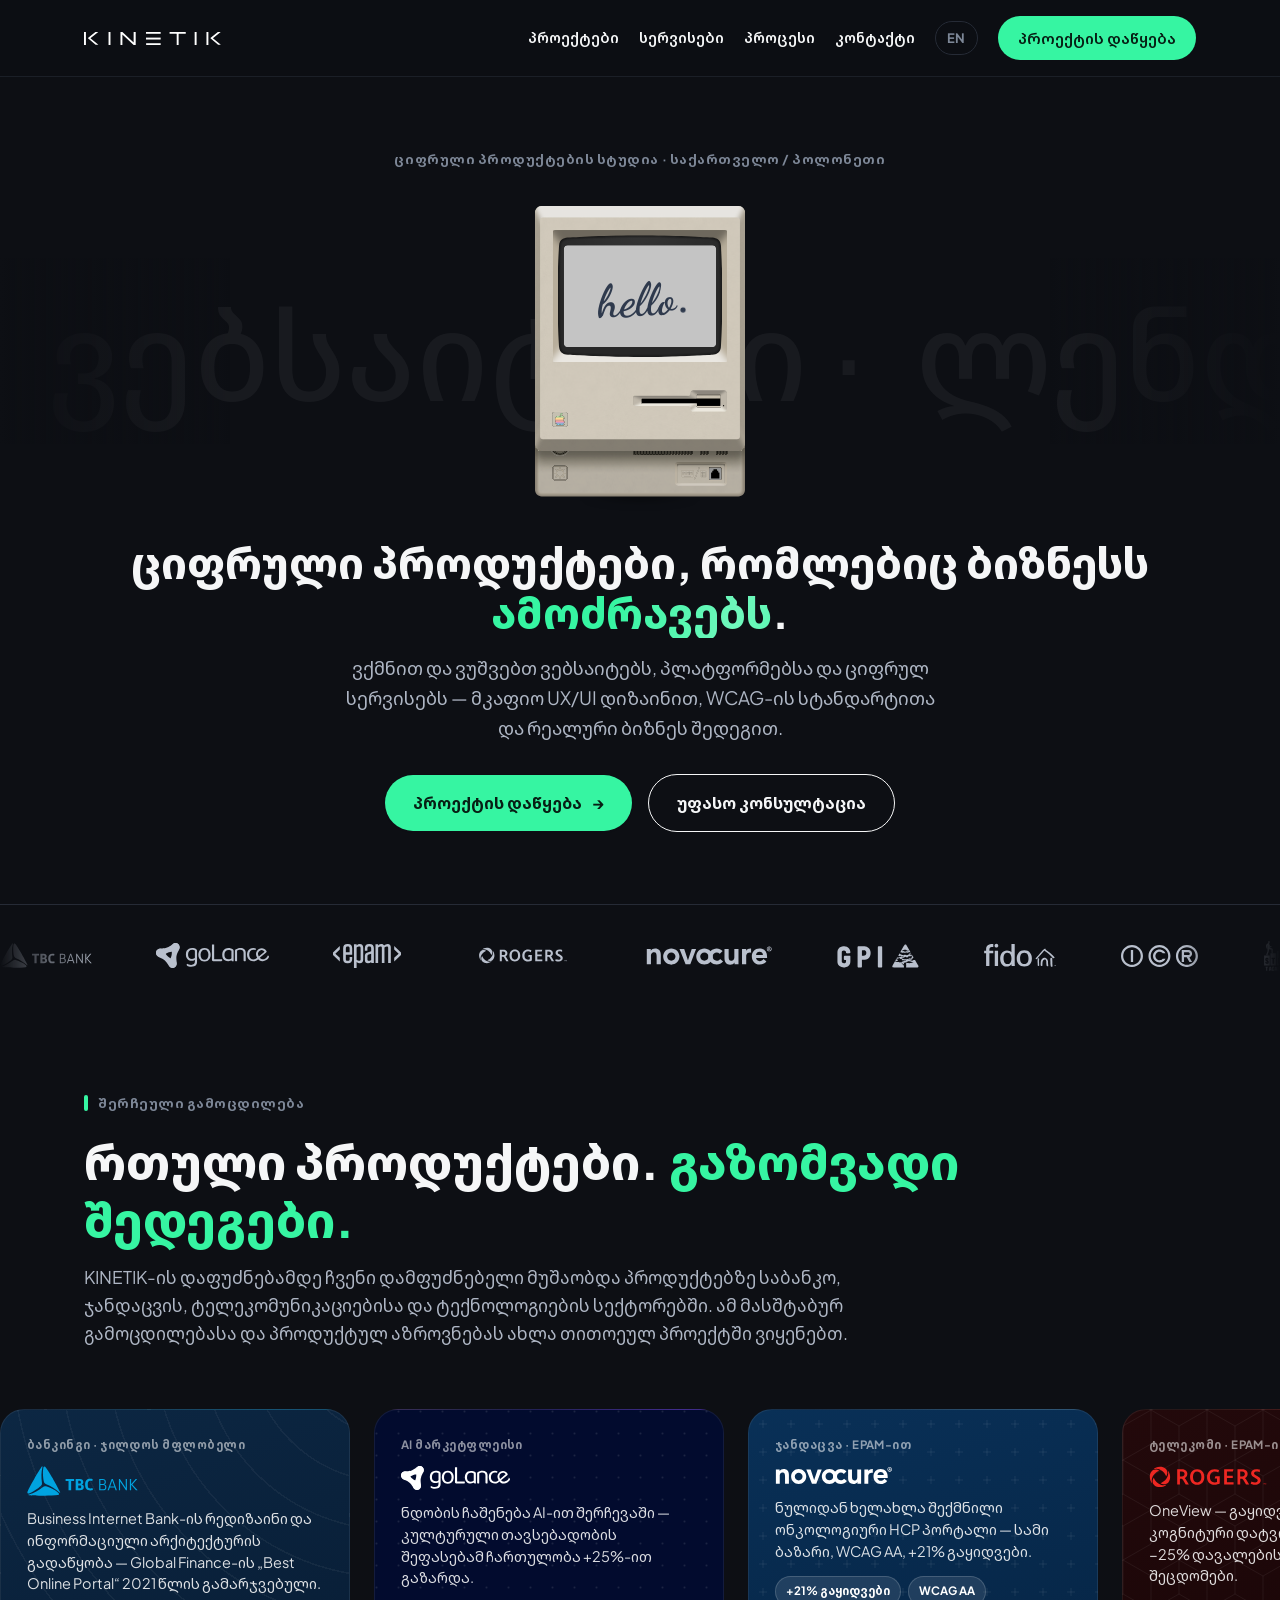
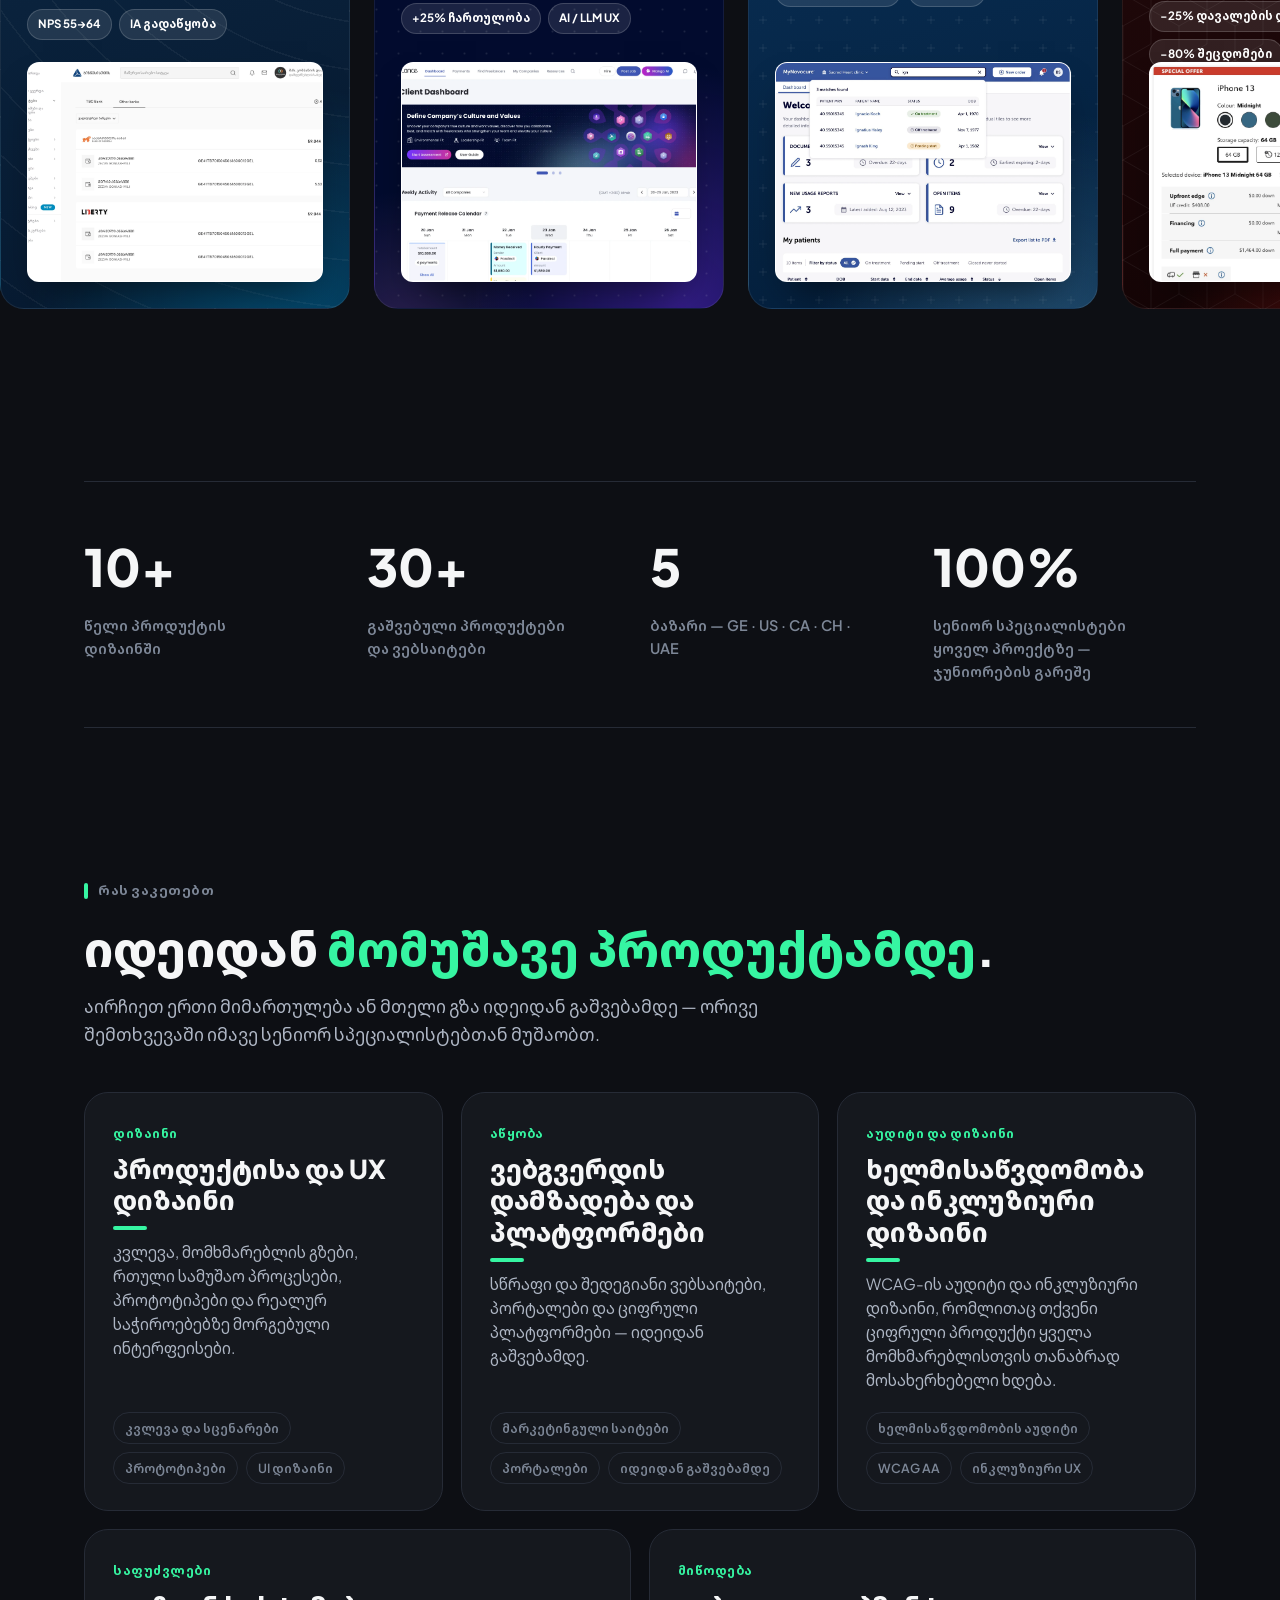
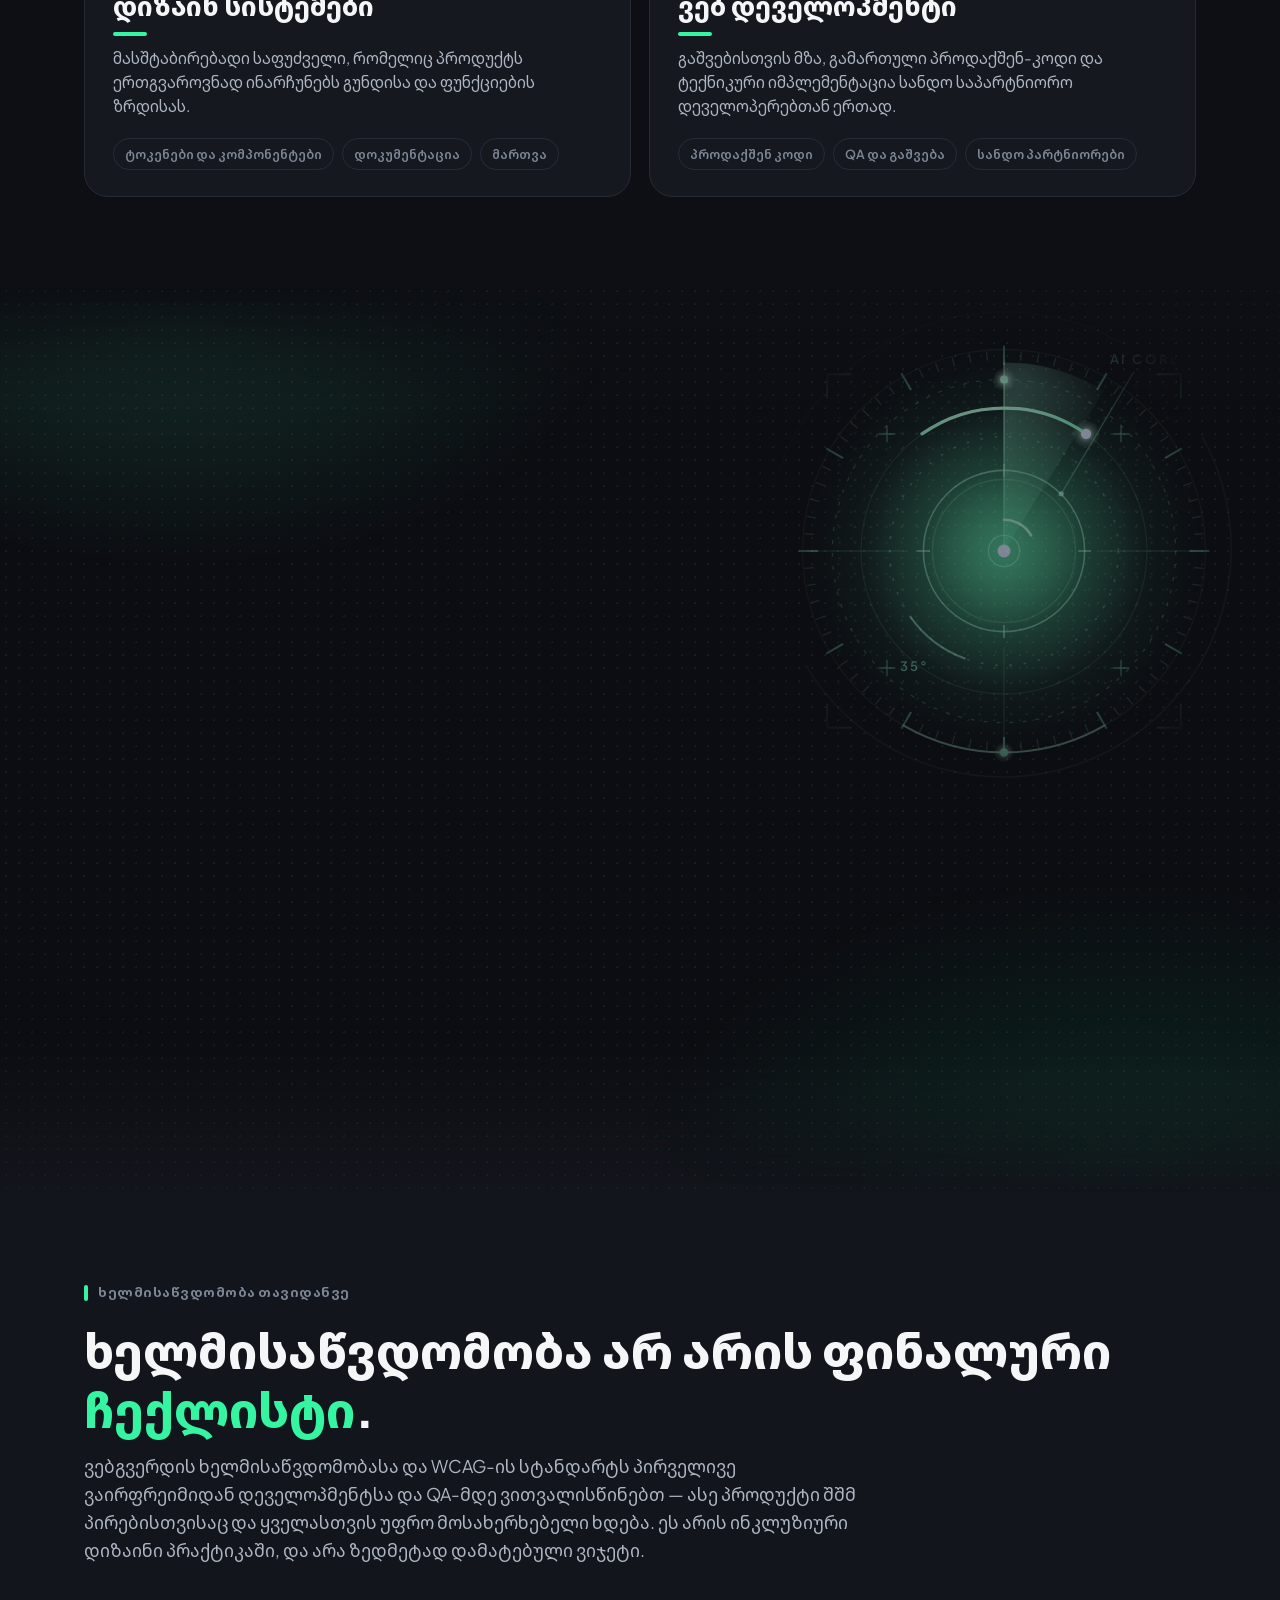
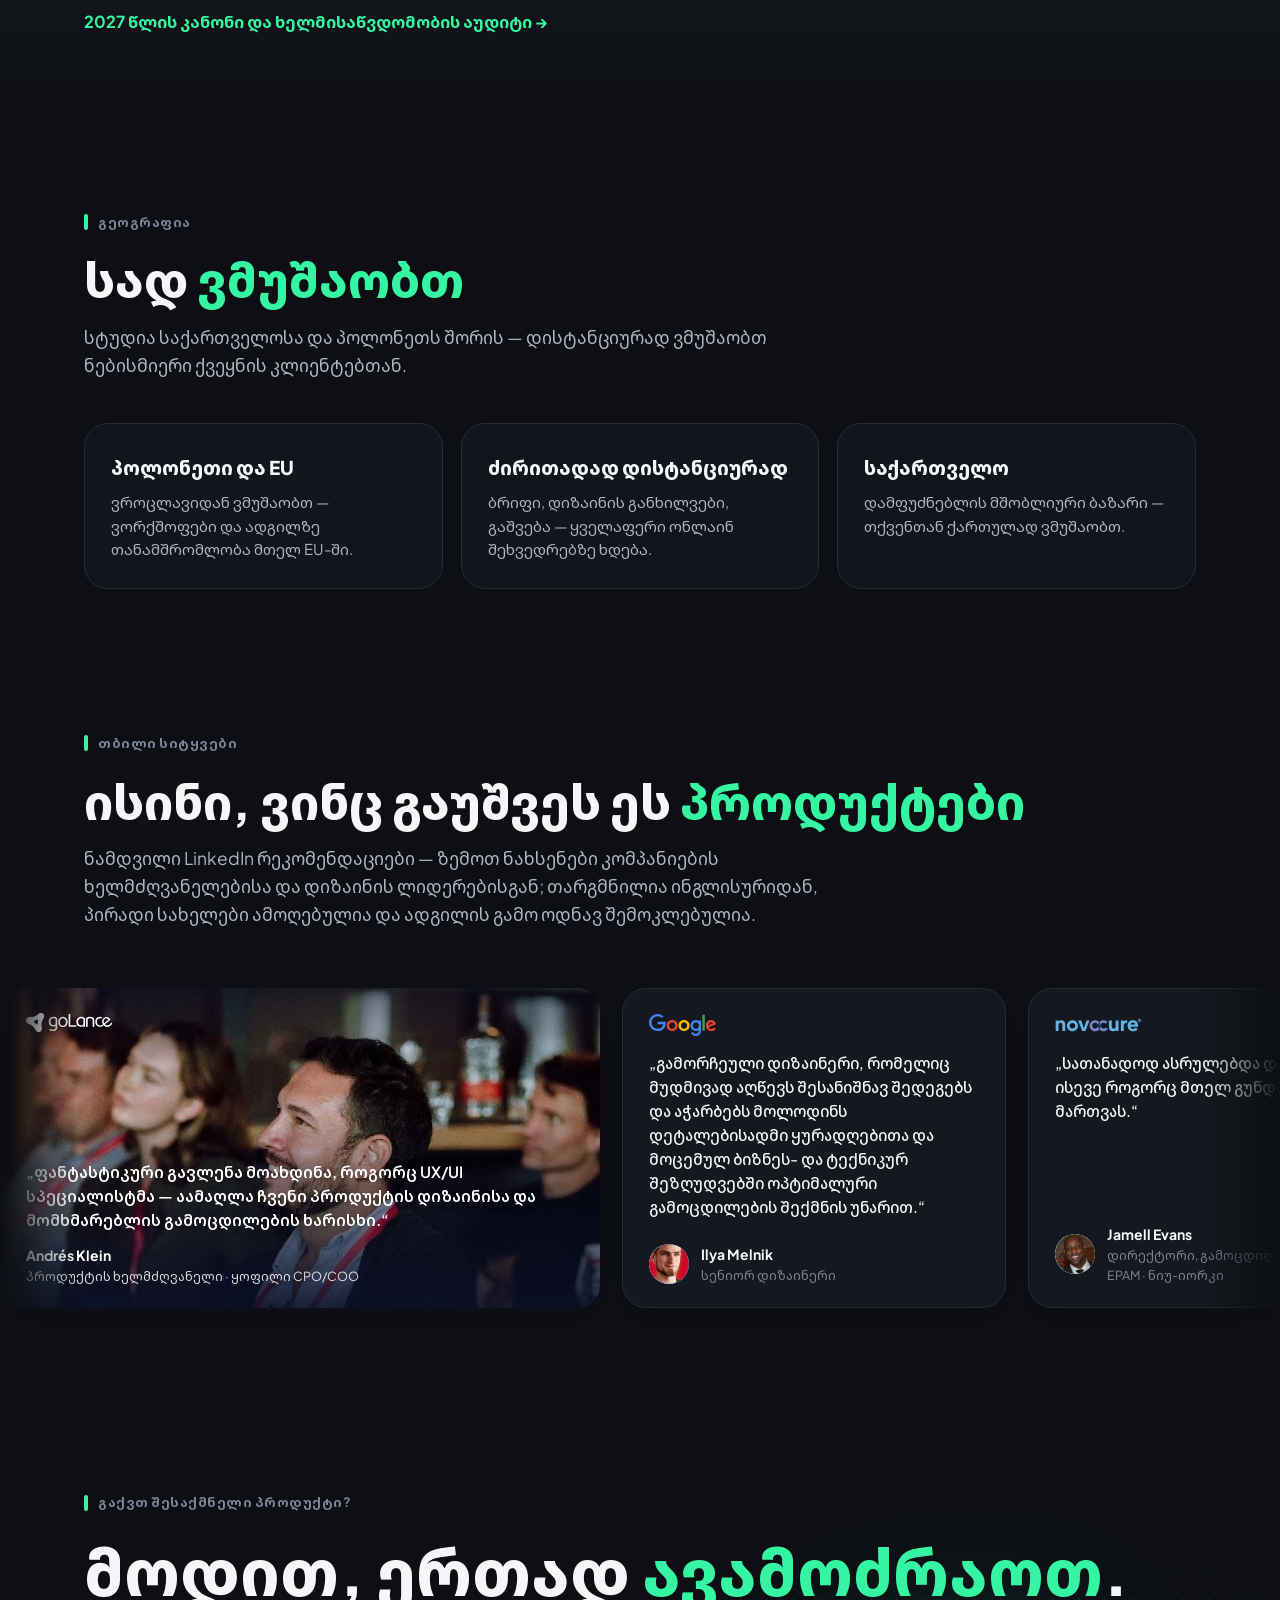
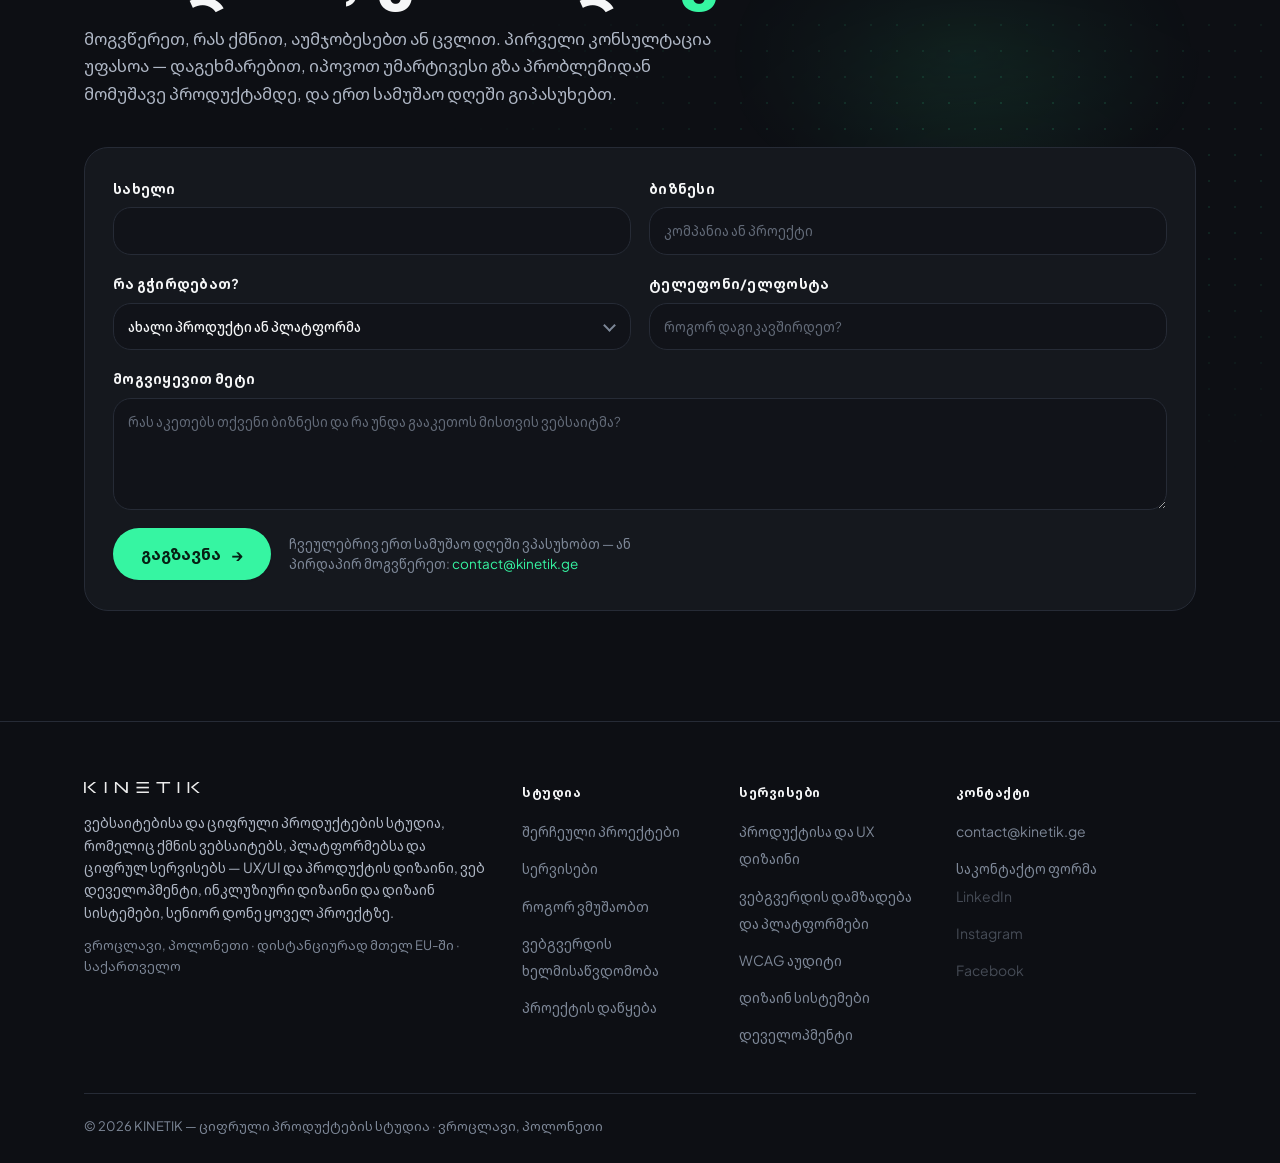
==== commit b46e65cd: "A Georgian page for the one market with a deadline and no competition Article 36¹ makes website acce" ====
--- a/ka/index.html
+++ b/ka/index.html
@@ -127,7 +127,7 @@
 <link rel="preconnect" href="https://fonts.googleapis.com">
 <link rel="preconnect" href="https://fonts.gstatic.com" crossorigin>
 <link href="https://fonts.googleapis.com/css2?family=Dancing+Script:wght@700&family=Plus+Jakarta+Sans:ital,wght@0,200..800;1,400&display=swap" rel="stylesheet">
-<link rel="stylesheet" href="../styles.css?v=20">
+<link rel="stylesheet" href="../styles.css?v=21">
 <link rel="icon" href="../favicon.ico" sizes="32x32">
 <link rel="icon" href="../assets/favicon.svg" type="image/svg+xml">
 <link rel="apple-touch-icon" href="../apple-touch-icon.png">
@@ -873,7 +873,7 @@
       <p class="kicker reveal"><span class="kbar"></span>ხელმისაწვდომობა თავიდანვე</p>
       <h2 class="section-title reveal">ხელმისაწვდომობა არ არის ფინალური <span class="accent">ჩექლისტი</span>.</h2>
       <p class="section-sub reveal">ვებგვერდის ხელმისაწვდომობასა და WCAG-ის სტანდარტს პირველივე ვაირფრეიმიდან დეველოპმენტსა და QA-მდე ვითვალისწინებთ &mdash; ასე პროდუქტი შშმ პირებისთვისაც და ყველასთვის უფრო მოსახერხებელი ხდება. ეს არის ინკლუზიური დიზაინი პრაქტიკაში, და არა ზედმეტად დამატებული ვიჯეტი.</p>
-      <p class="a11y-link reveal d1"><a href="#contact">გვკითხეთ ხელმისაწვდომობის აუდიტზე <span class="btn-arrow">→</span></a></p>
+      <p class="a11y-link reveal d1"><a href="khelmisatsvdomoba/">2027 წლის კანონი და ხელმისაწვდომობის აუდიტი <span class="btn-arrow">→</span></a></p>
     </div>
   </section>
 
@@ -945,7 +945,7 @@
           <li><a href="#work">შერჩეული პროექტები</a></li>
           <li><a href="#services">სერვისები</a></li>
           <li><a href="#process">როგორ ვმუშაობთ</a></li>
-          <li><a href="#accessibility">ვებგვერდის ხელმისაწვდომობა</a></li>
+          <li><a href="khelmisatsvdomoba/">ვებგვერდის ხელმისაწვდომობა</a></li>
           <li><a href="#contact">პროექტის დაწყება</a></li>
         </ul>
       </nav>
--- a/styles.css
+++ b/styles.css
@@ -1480,6 +1480,66 @@
 .a11y-link .btn-arrow { display: inline-block; transition: transform .25s ease; }
 .a11y-link a:hover .btn-arrow { transform: translateX(4px); }
 
+/* --- /ka/khelmisatsvdomoba/ — the accessibility-law landing page --------------
+   A prose page, not a section of the one-pager, so it sets its own measure.
+   Everything reuses the existing tokens and primitives (kicker, btn, reveal);
+   these rules only add the long-form layout the home page never needed. */
+.a11y-hero {
+  padding: clamp(96px, 14vh, 150px) 0 clamp(40px, 6vh, 64px);
+  background: linear-gradient(to bottom, var(--band), var(--bg) 82%);
+}
+.a11y-h1 {
+  font-size: clamp(30px, 4.6vw, 52px); line-height: 1.09; letter-spacing: -0.03em;
+  color: var(--ink); margin: 16px 0 0; max-width: 20ch; text-wrap: balance;
+}
+.a11y-lede { max-width: 62ch; margin-top: 22px; font-size: clamp(17px, 2vw, 19px); line-height: 1.6; }
+.a11y-cta { margin-top: 34px; }
+
+.a11y-body { padding: 0 0 96px; }
+.a11y-body h2 {
+  font-size: clamp(24px, 3vw, 32px); line-height: 1.2; letter-spacing: -0.02em;
+  color: var(--ink); margin: 56px 0 16px; max-width: 24ch; text-wrap: balance;
+}
+.a11y-body h3 {
+  font-size: 19px; line-height: 1.35; color: var(--ink);
+  margin: 34px 0 10px; max-width: 34ch; text-wrap: balance;
+}
+.a11y-body p { max-width: 66ch; margin-bottom: 16px; line-height: 1.68; }
+.a11y-body strong { color: var(--ink); font-weight: 700; }
+/* sup is the article number (36¹) — keep it from opening the line height */
+.a11y-body sup, .a11y-h1 sup, .a11y-lede sup { line-height: 0; font-size: .72em; }
+
+.a11y-list { list-style: none; max-width: 62ch; margin: 0 0 16px; display: grid; gap: 10px; }
+.a11y-list li { position: relative; padding-left: 26px; line-height: 1.55; }
+.a11y-list li::before {
+  content: ""; position: absolute; left: 0; top: .62em;
+  width: 8px; height: 8px; border-radius: 2px; background: var(--accent);
+}
+
+.a11y-steps { list-style: none; counter-reset: a11ystep; max-width: 66ch; margin: 0 0 16px; display: grid; gap: 16px; }
+.a11y-steps li {
+  counter-increment: a11ystep; position: relative; padding-left: 46px; line-height: 1.62;
+}
+.a11y-steps li::before {
+  content: counter(a11ystep); position: absolute; left: 0; top: 0;
+  width: 30px; height: 30px; display: grid; place-items: center;
+  border-radius: var(--r-md); corner-shape: squircle;
+  background: color-mix(in srgb, var(--accent) 14%, transparent);
+  color: var(--accent); font-size: 13.5px; font-weight: 800;
+}
+.a11y-steps b { color: var(--ink); font-weight: 700; }
+
+.a11y-source {
+  margin-top: 44px; padding-top: 22px; border-top: 1px solid var(--line);
+  font-size: 14.5px; line-height: 1.6; color: var(--mute); max-width: 66ch;
+}
+.a11y-source a { color: var(--accent-ink); }
+
+@media (max-width: 640px) {
+  .a11y-body { padding-bottom: 72px; }
+  .a11y-body h2 { margin-top: 44px; }
+}
+
 /* --- motion off switch for the new pieces --- */
 @media (max-width: 560px) {
   .khero-mac { width: 180px; }
